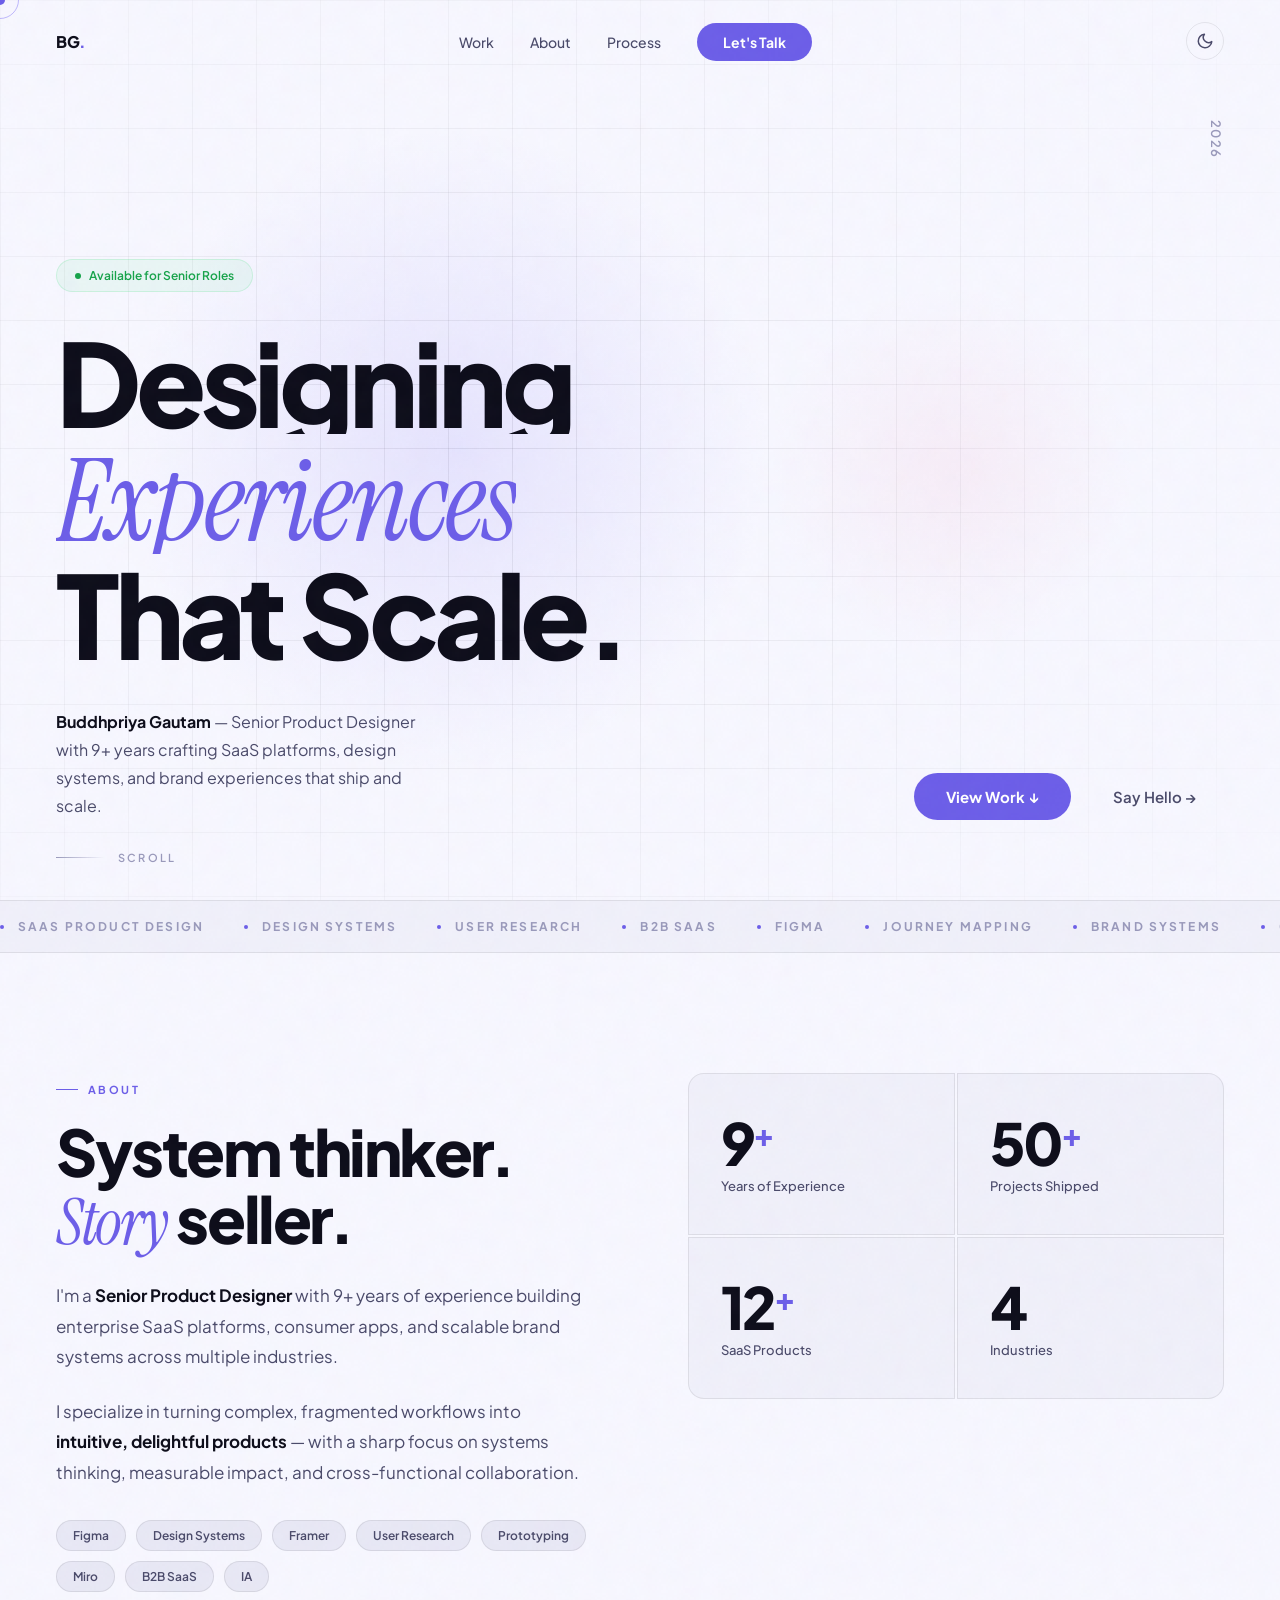
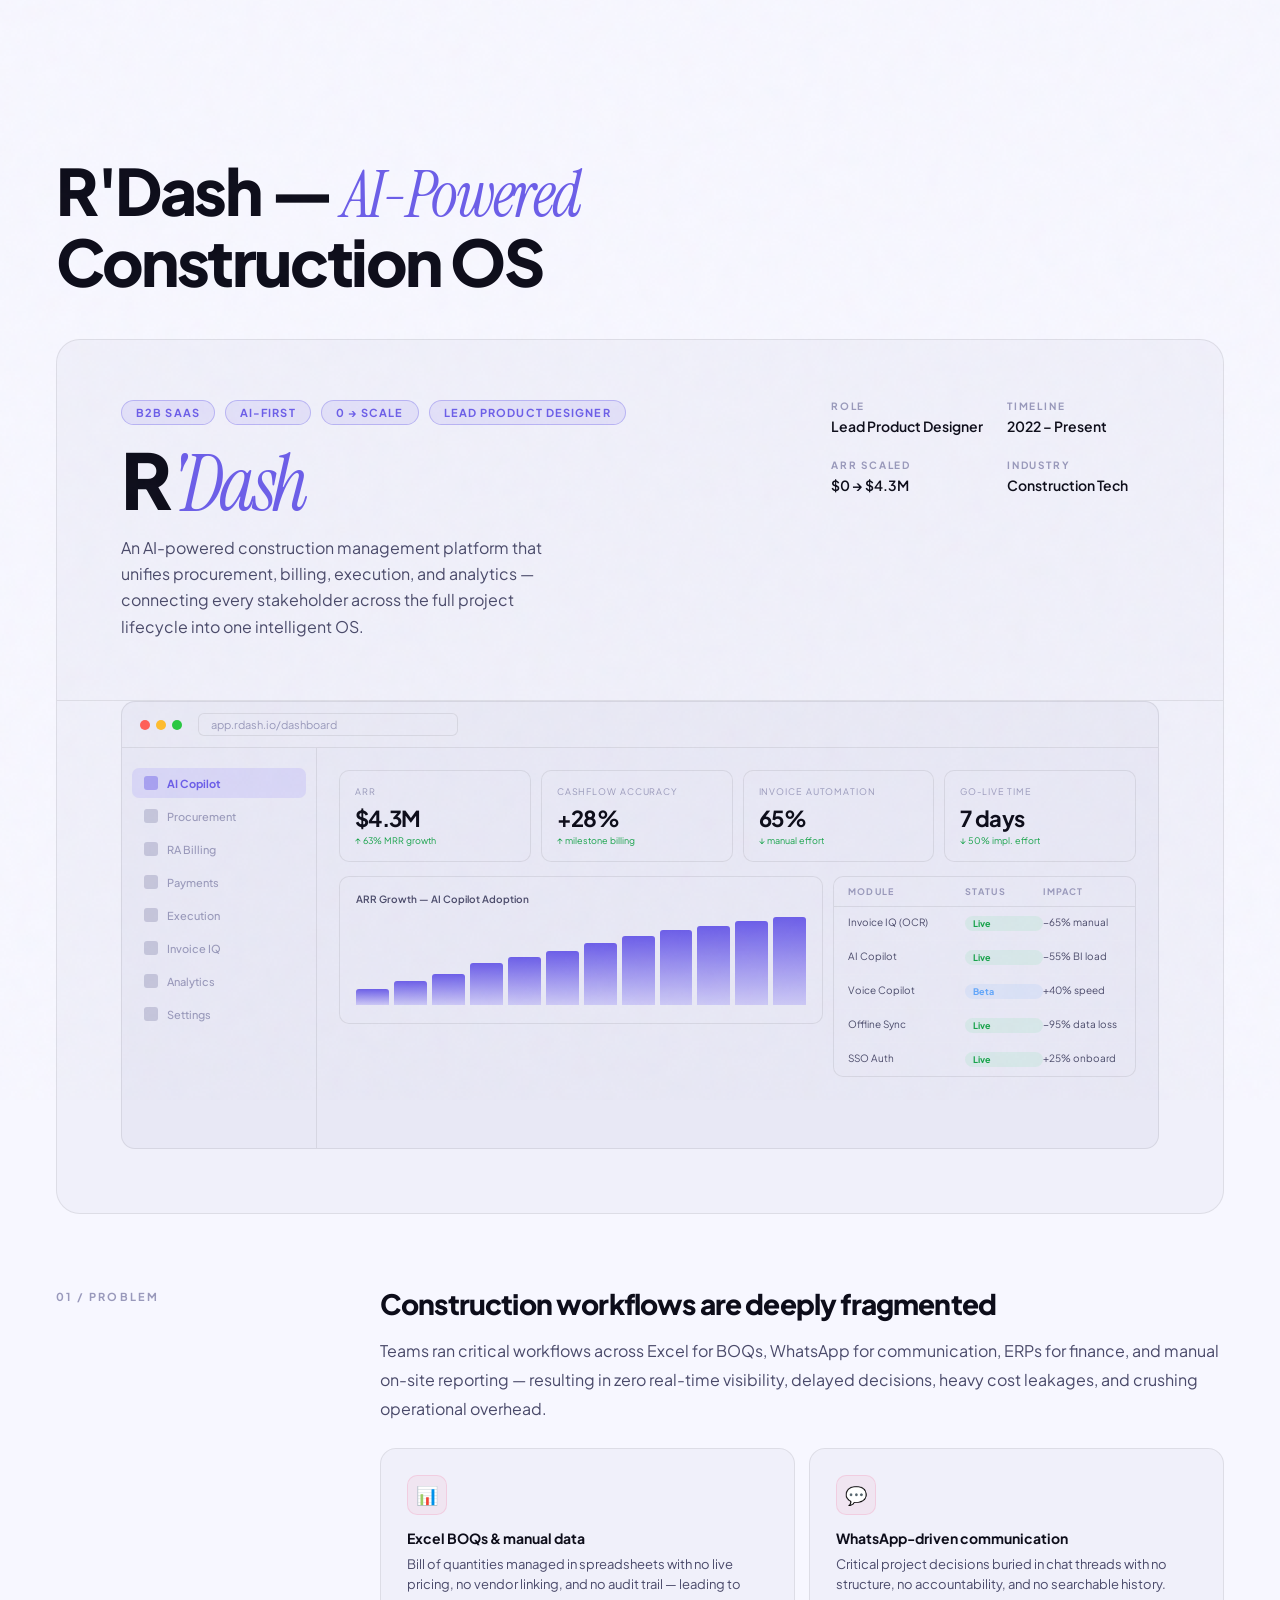
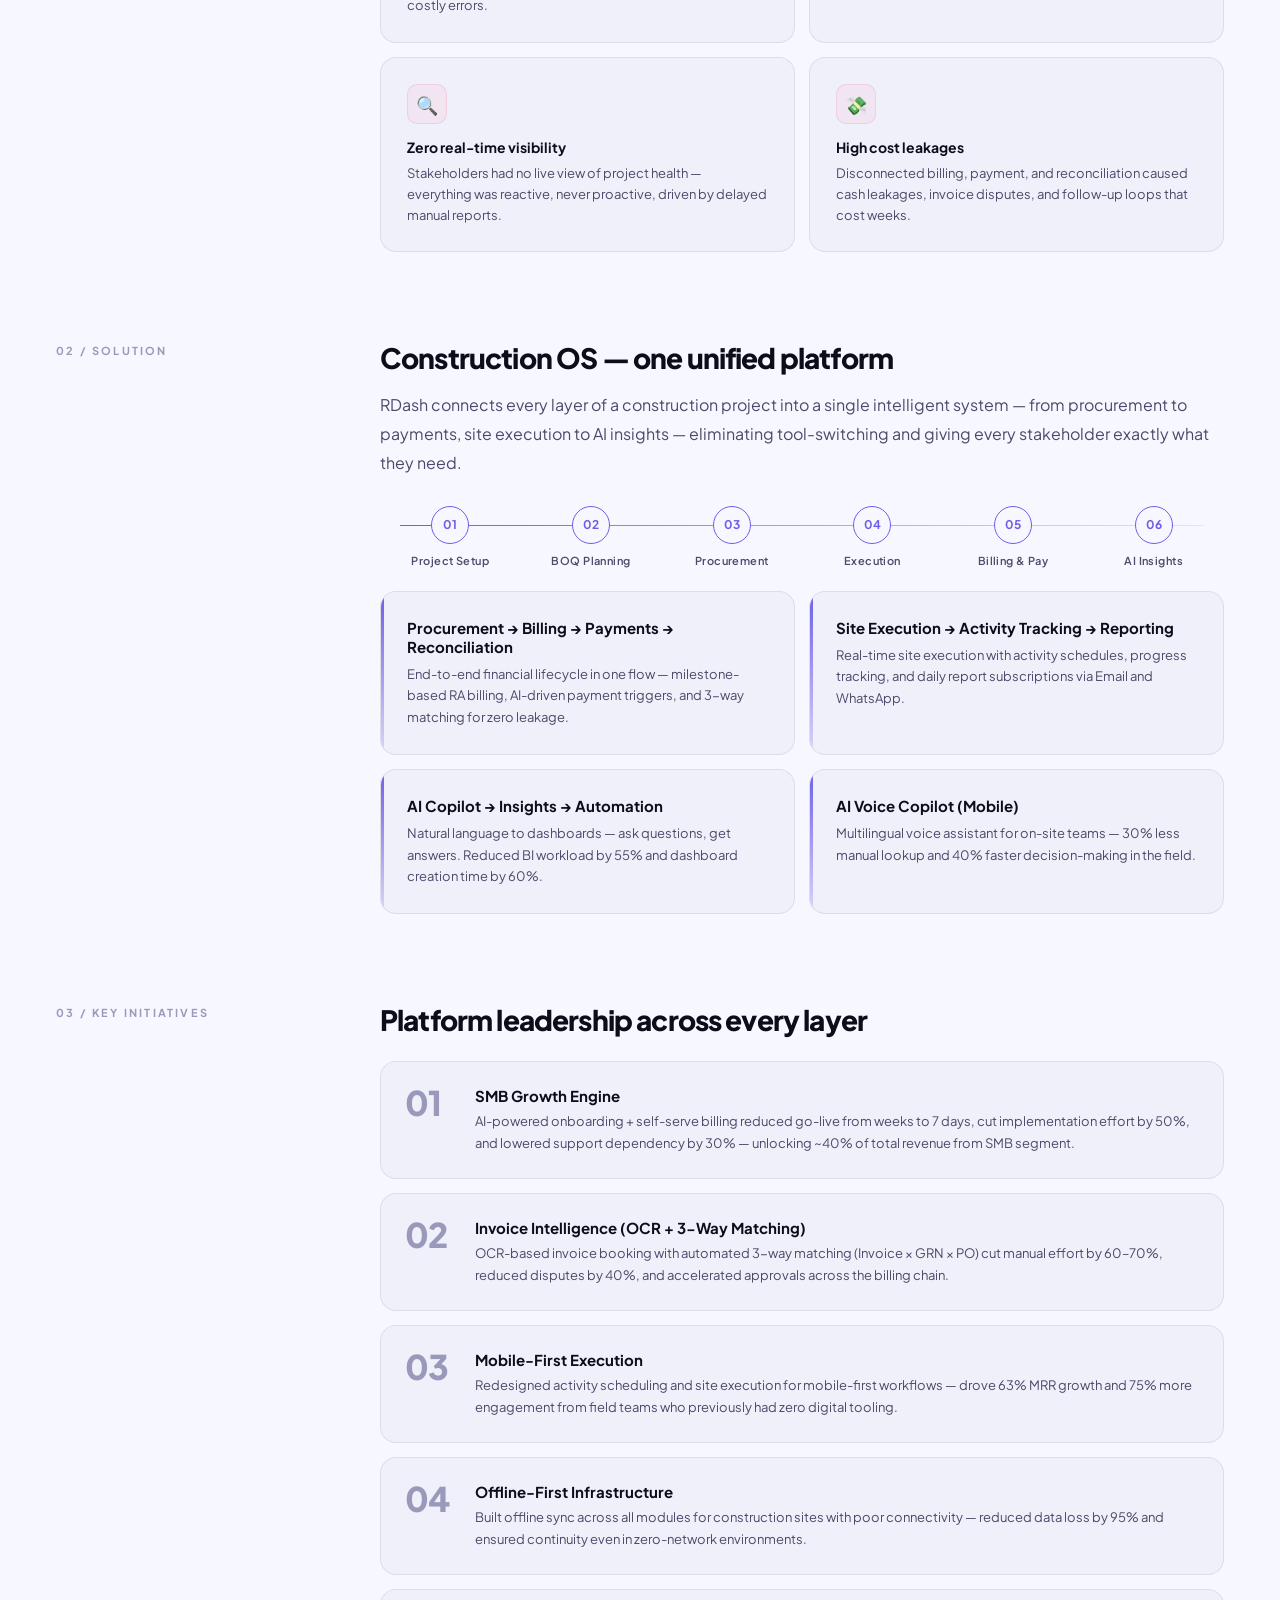
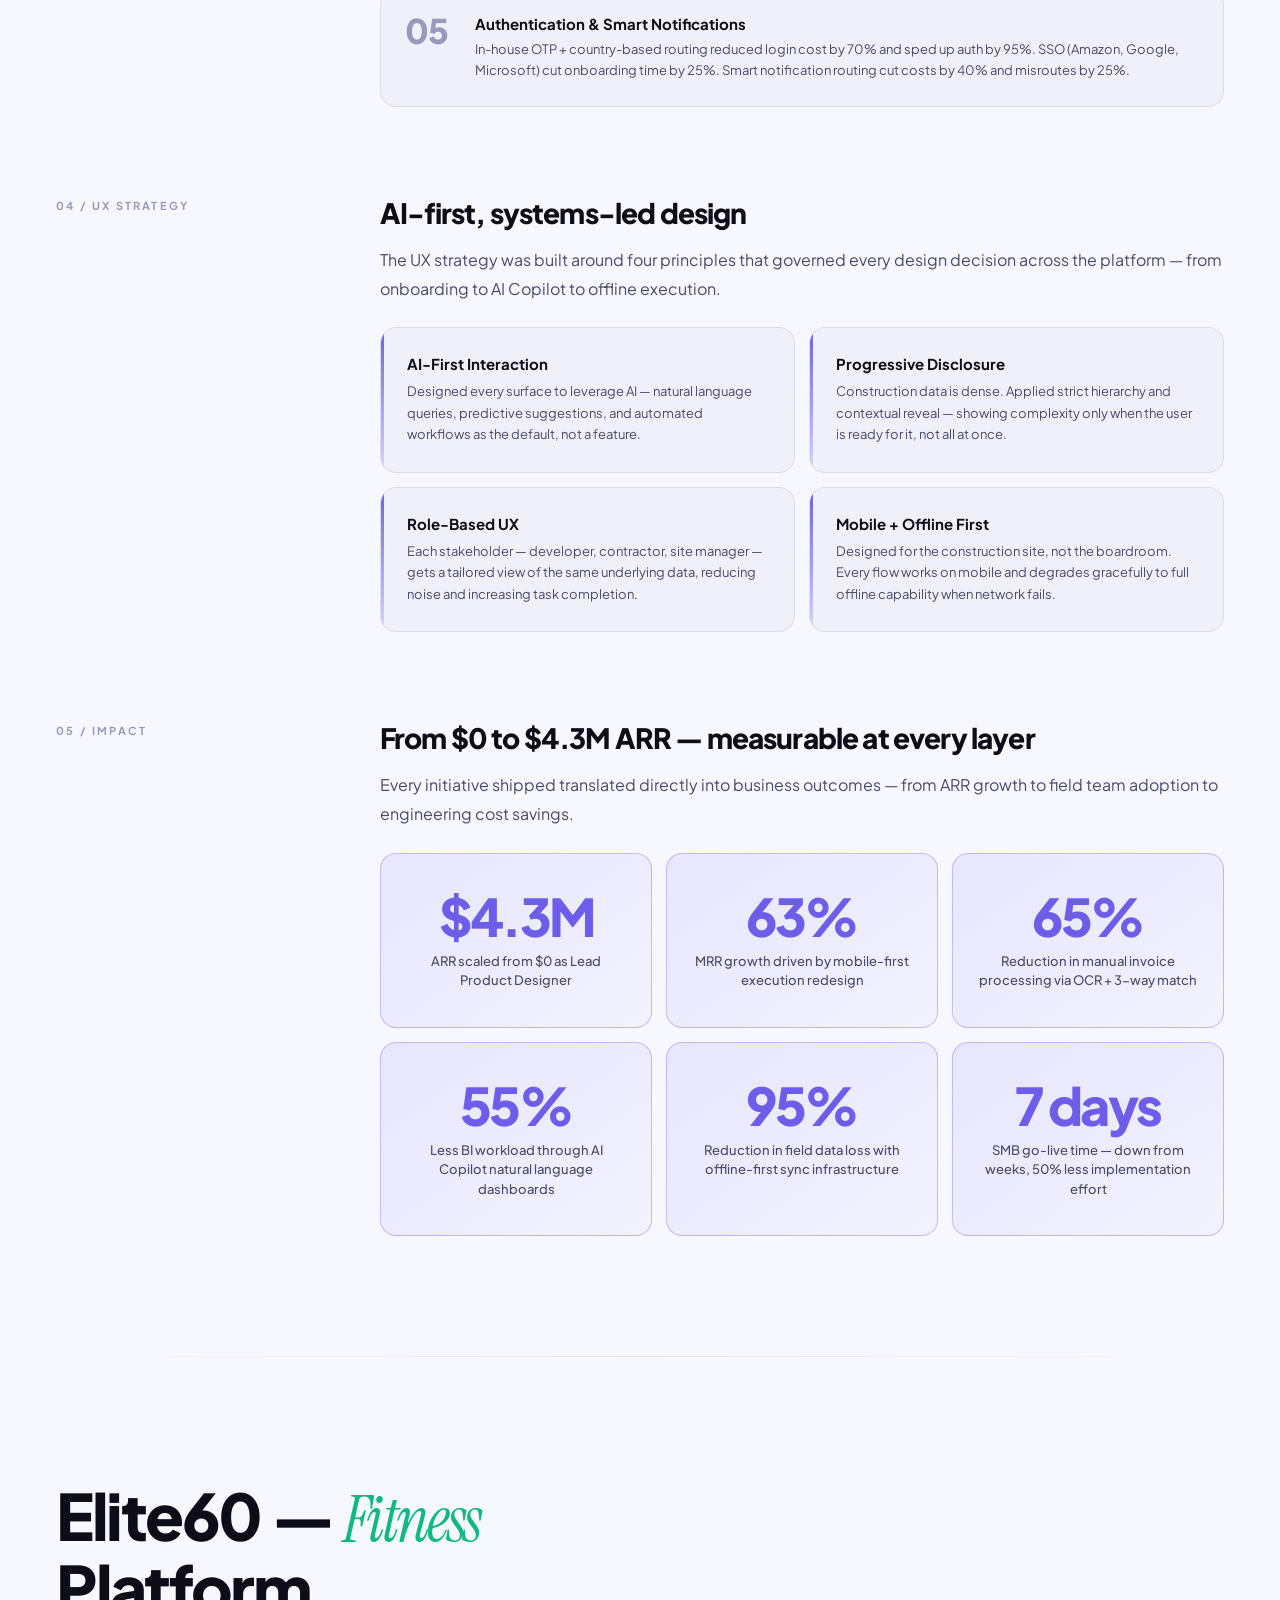
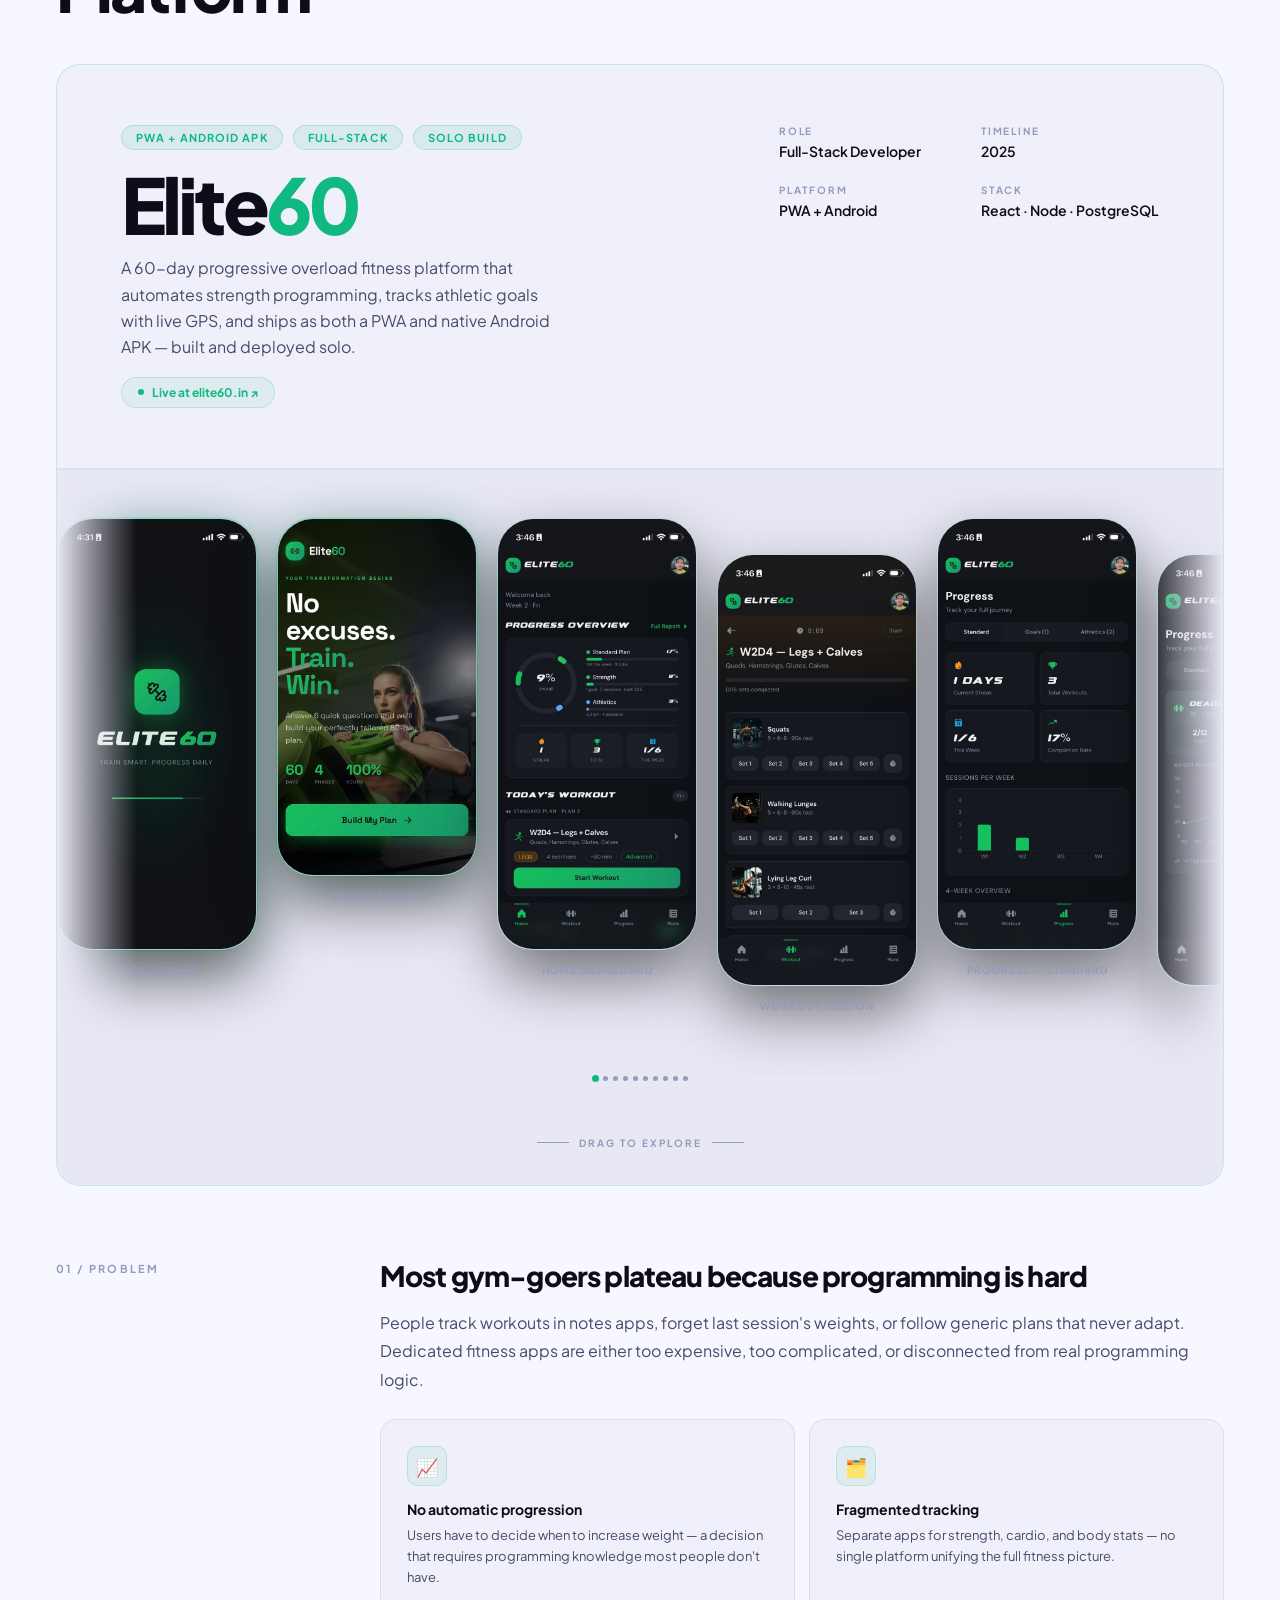
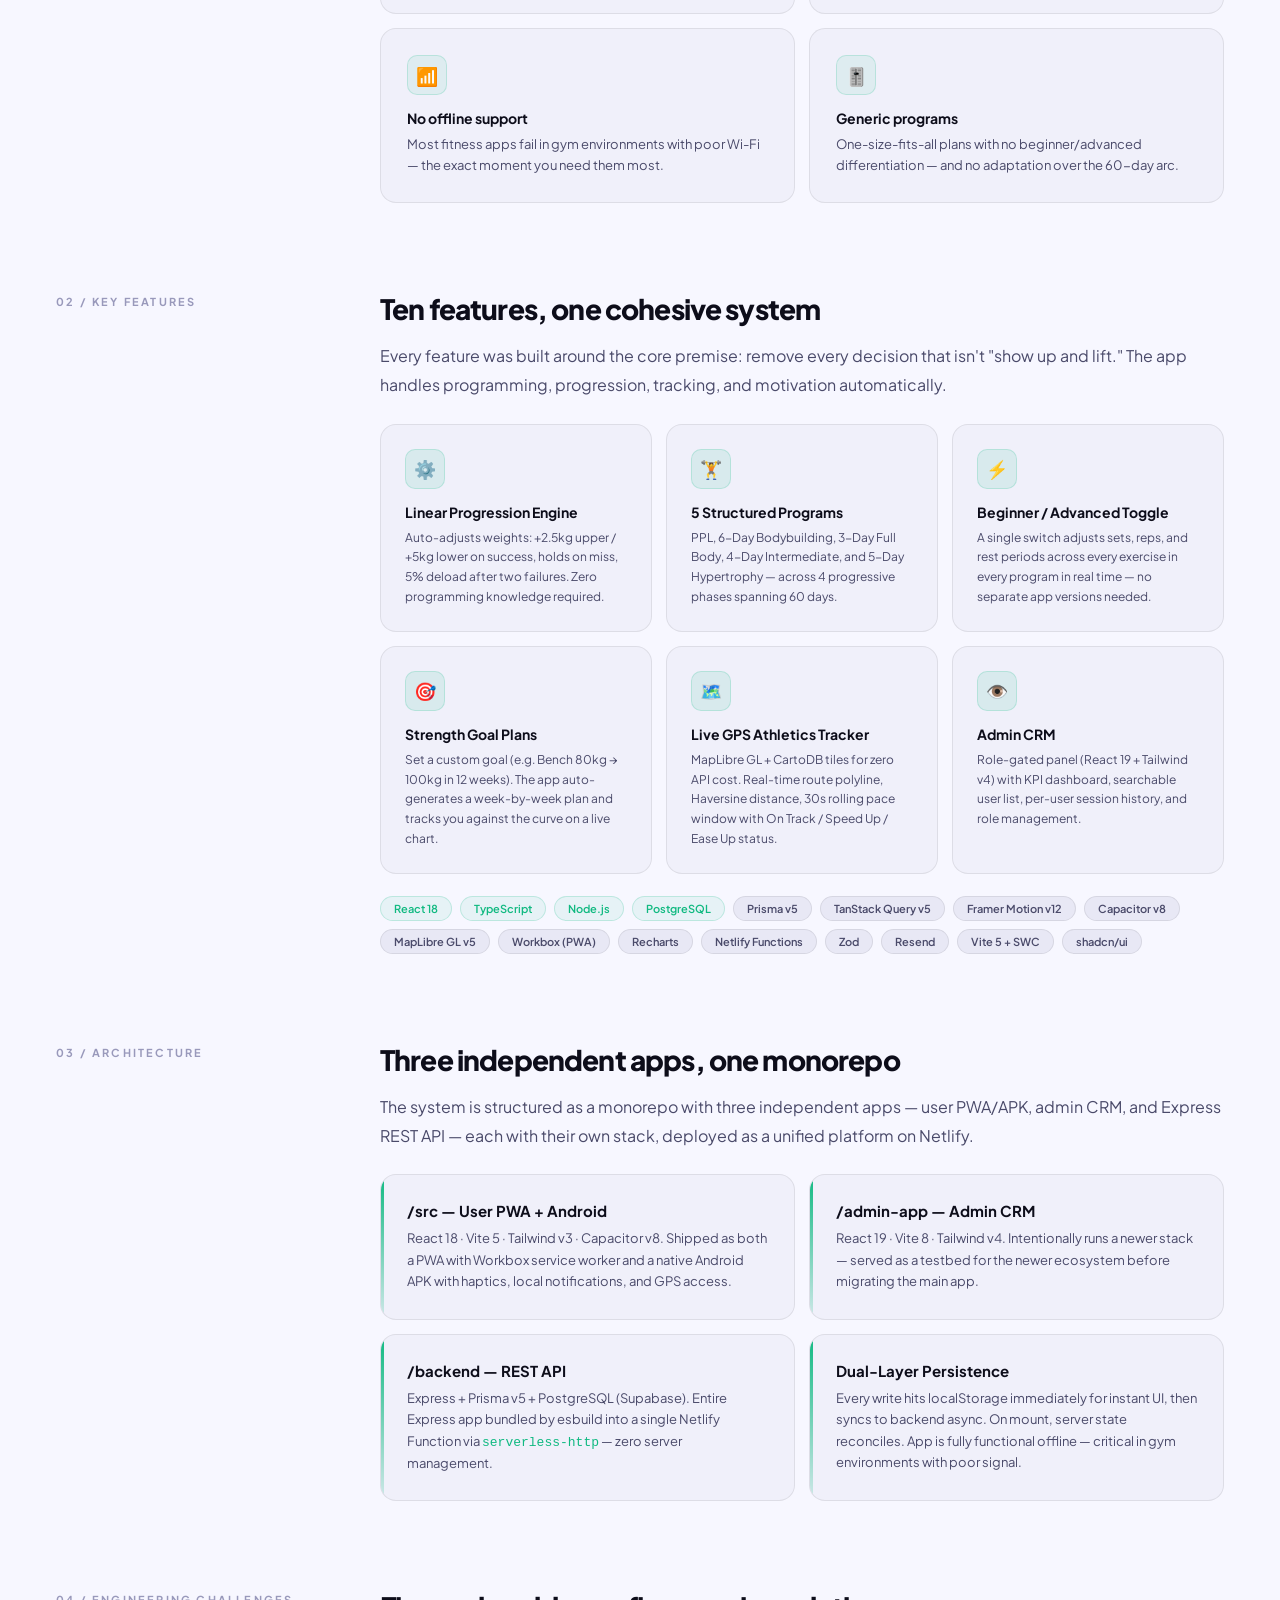
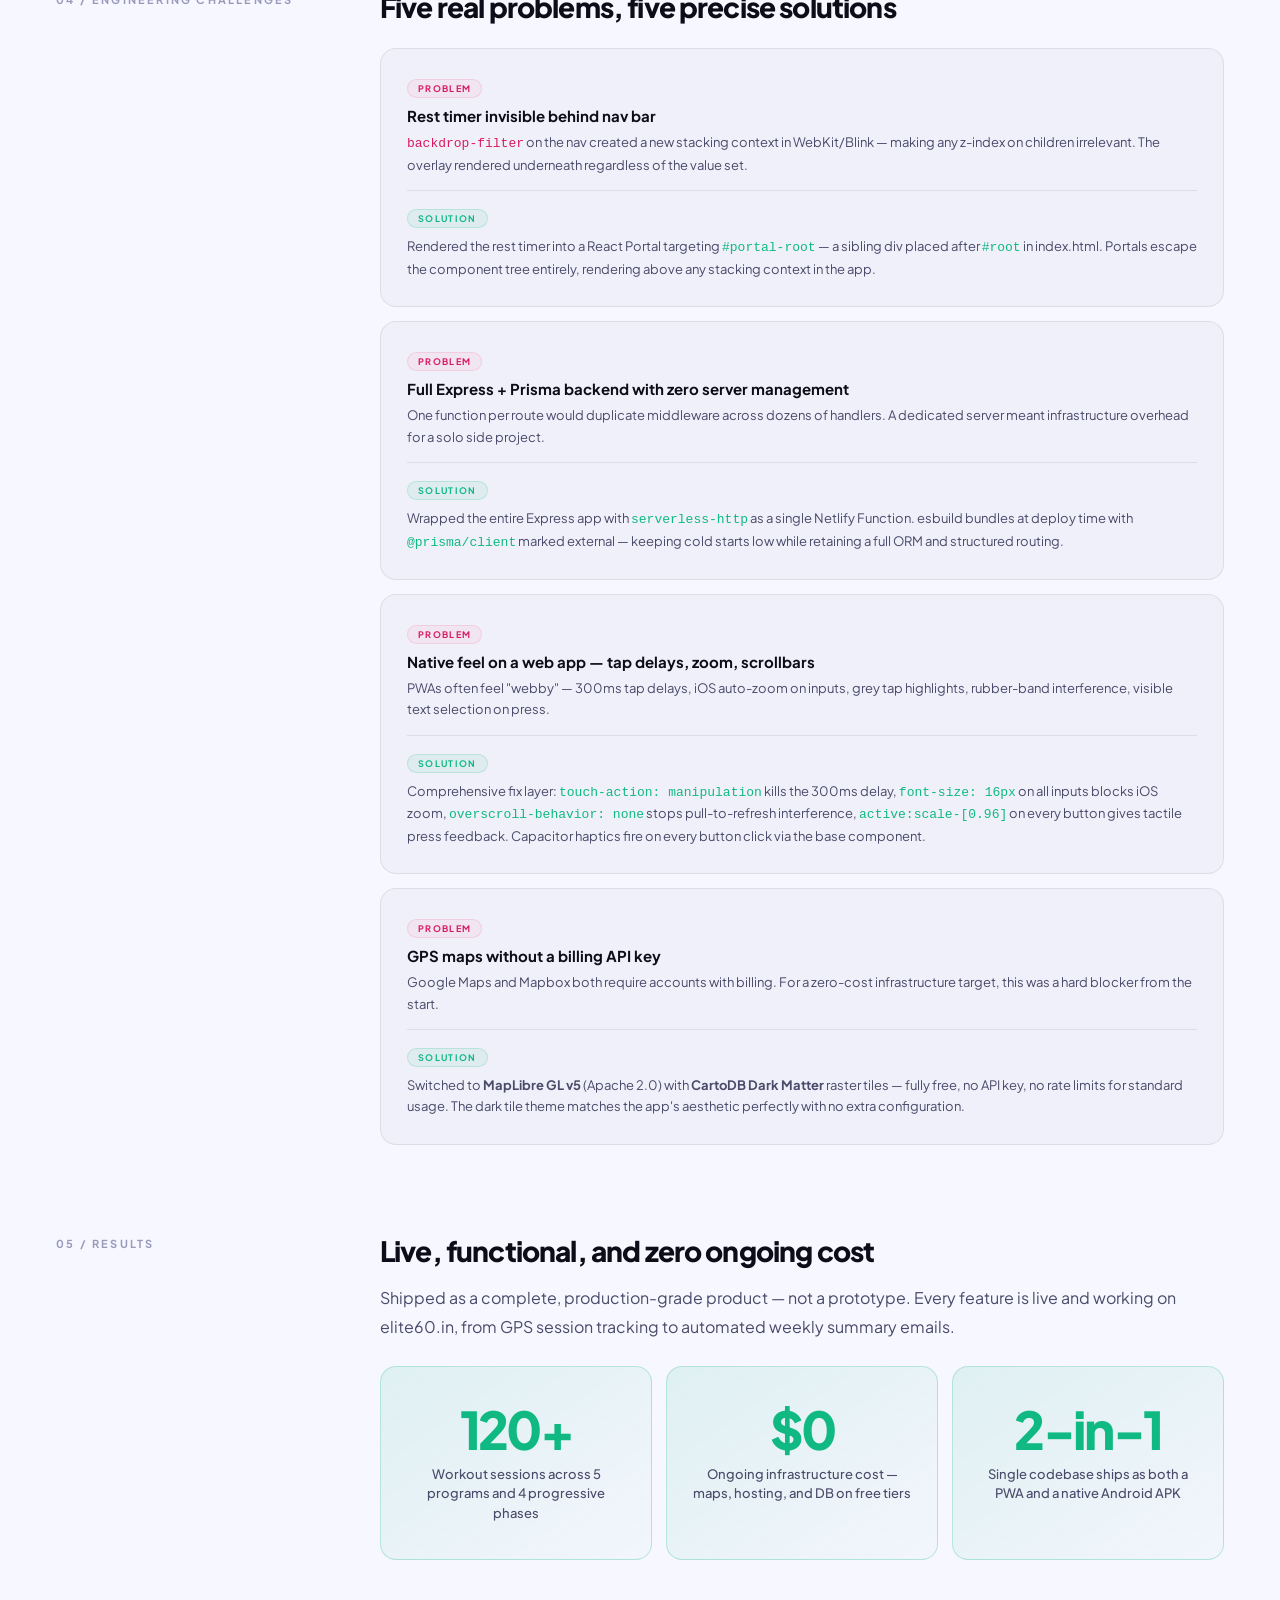
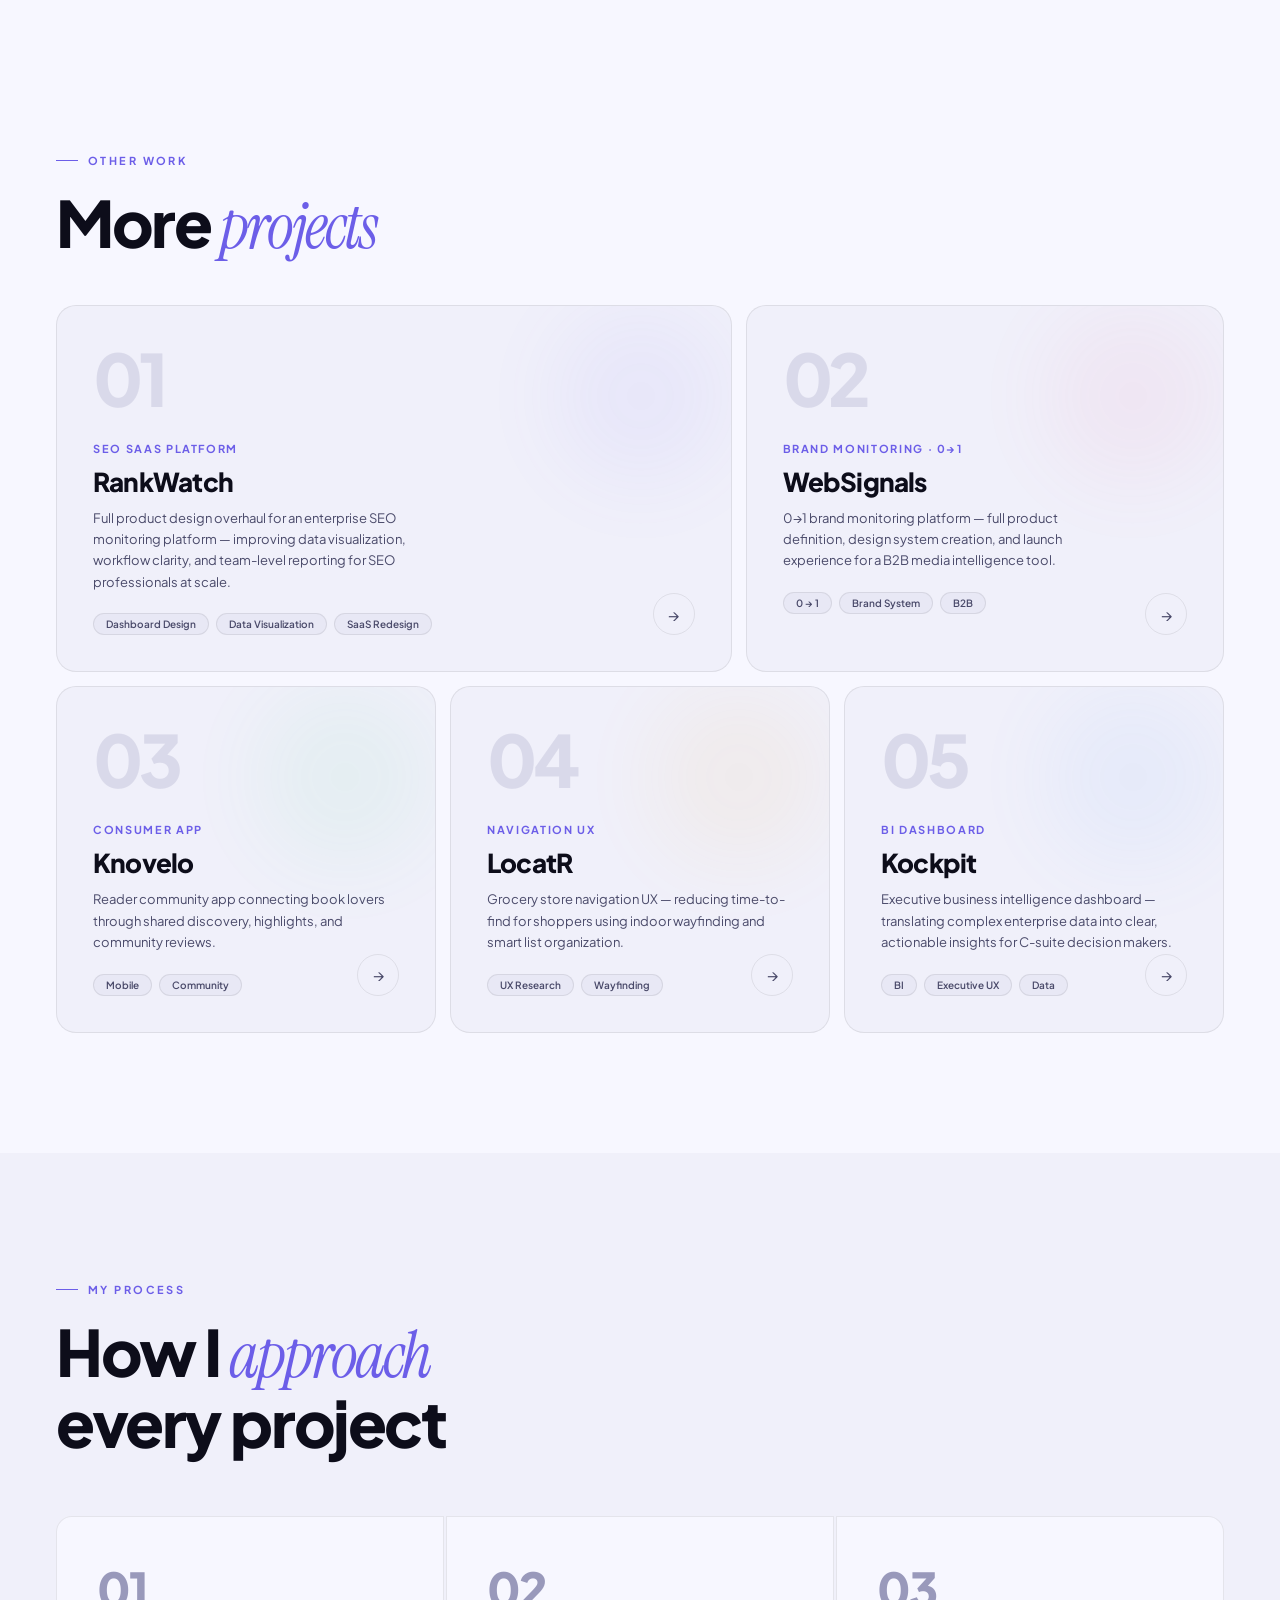
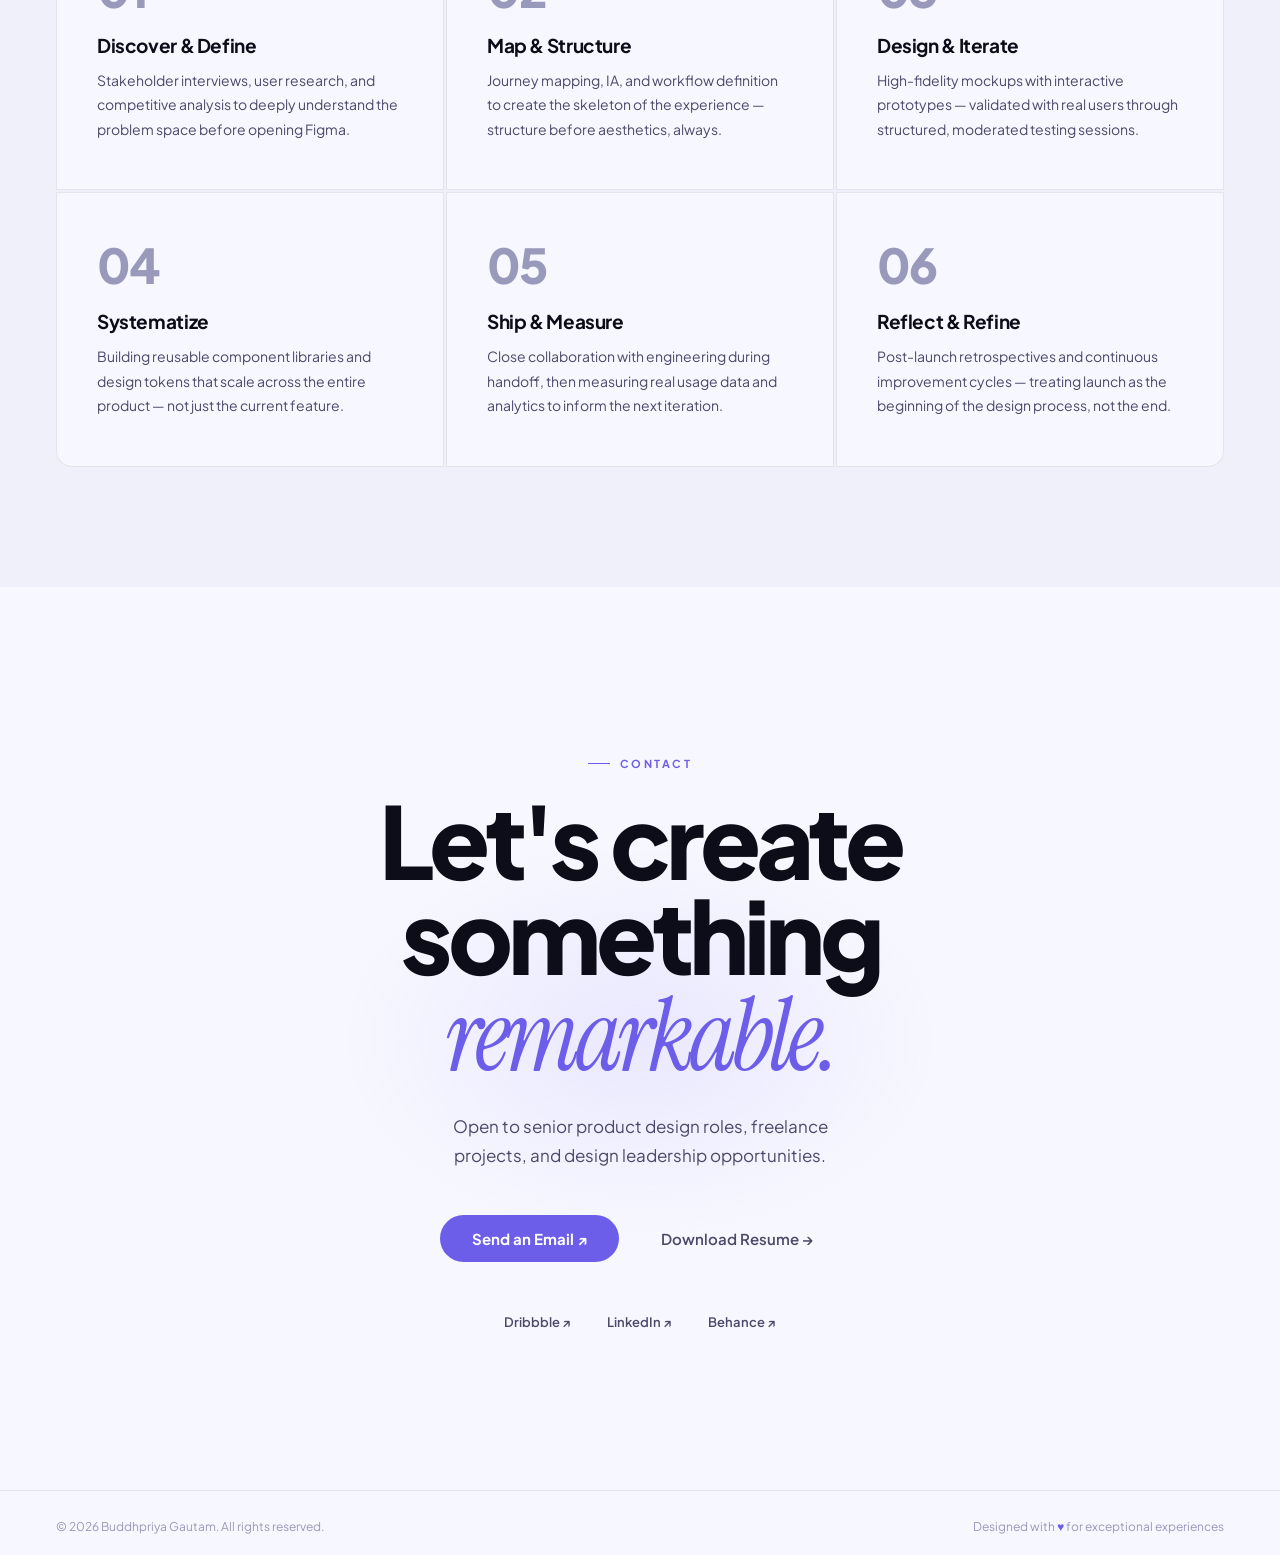
==== index.html @ 6fd4fe26 "Add light/dark mode toggle with system preference support Co-Authored-By: Claude Sonnet 4.6 <noreply" ====
<!DOCTYPE html>
<html lang="en">
<head>
  <meta charset="UTF-8">
  <meta name="viewport" content="width=device-width, initial-scale=1.0">
  <title>Buddhpriya Gautam — Senior Product Designer</title>
  <meta name="description" content="Senior Product Designer with 9+ years crafting SaaS platforms, design systems, and brand experiences.">

  <!-- PWA -->
  <link rel="manifest" href="/manifest.json">
  <meta name="theme-color" content="#7B6CF6">
  <meta name="mobile-web-app-capable" content="yes">
  <meta name="apple-mobile-web-app-capable" content="yes">
  <meta name="apple-mobile-web-app-status-bar-style" content="black-translucent">
  <meta name="apple-mobile-web-app-title" content="Buddh Portfolio">
  <link rel="apple-touch-icon" href="/icons/apple-touch-icon.png">
  <link rel="icon" type="image/png" sizes="192x192" href="/icons/icon-192.png">
  <link rel="icon" type="image/png" sizes="512x512" href="/icons/icon-512.png">

  <!-- OG -->
  <meta property="og:title" content="Buddhpriya Gautam — Senior Product Designer">
  <meta property="og:description" content="Senior Product Designer with 9+ years crafting SaaS platforms, design systems, and brand experiences.">
  <meta property="og:type" content="website">
  <meta property="og:url" content="https://www.buddh.in">

  <script>(function(){var t=localStorage.getItem('theme')||( window.matchMedia('(prefers-color-scheme: light)').matches?'light':'dark');document.documentElement.setAttribute('data-theme',t);})();</script>
  <link rel="preconnect" href="https://fonts.googleapis.com">
  <link rel="preconnect" href="https://fonts.gstatic.com" crossorigin>
  <link href="https://fonts.googleapis.com/css2?family=Plus+Jakarta+Sans:ital,wght@0,300;0,400;0,500;0,600;0,700;0,800;1,400&family=Instrument+Serif:ital@0;1&display=swap" rel="stylesheet">
  <style>
    *, *::before, *::after { box-sizing: border-box; margin: 0; padding: 0; }

    :root {
      --bg:        #07070F;
      --bg2:       #0D0D1C;
      --bg3:       #131326;
      --border:    rgba(255,255,255,0.07);
      --border-hi: rgba(123,108,246,0.3);
      --accent:    #7B6CF6;
      --accent-lo: rgba(123,108,246,0.12);
      --rose:      #F06292;
      --green:     #4ADE80;
      --amber:     #FBB024;
      --text:      #EEEEF8;
      --text2:     #8888AA;
      --text3:     #3E3E60;
      --r:         16px;
      --r-sm:      8px;
      --nav-scrolled-bg: rgba(7,7,15,.85);
      --nav-mobile-bg:   rgba(7,7,15,.97);
    }

    /* ─── LIGHT MODE ─── */
    @media (prefers-color-scheme: light) {
      :root:not([data-theme="dark"]) {
        --bg:        #F7F7FF;
        --bg2:       #F0F0FA;
        --bg3:       #E8E8F5;
        --border:    rgba(0,0,0,0.08);
        --border-hi: rgba(108,94,232,0.35);
        --accent:    #6C5EE8;
        --accent-lo: rgba(108,94,232,0.10);
        --rose:      #D81B60;
        --green:     #16A34A;
        --amber:     #B45309;
        --text:      #0D0D1A;
        --text2:     #4A4A6A;
        --text3:     #9999BB;
        --nav-scrolled-bg: rgba(247,247,255,.92);
        --nav-mobile-bg:   rgba(247,247,255,.98);
      }
    }
    [data-theme="light"] {
      --bg:        #F7F7FF;
      --bg2:       #F0F0FA;
      --bg3:       #E8E8F5;
      --border:    rgba(0,0,0,0.08);
      --border-hi: rgba(108,94,232,0.35);
      --accent:    #6C5EE8;
      --accent-lo: rgba(108,94,232,0.10);
      --rose:      #D81B60;
      --green:     #16A34A;
      --amber:     #B45309;
      --text:      #0D0D1A;
      --text2:     #4A4A6A;
      --text3:     #9999BB;
      --nav-scrolled-bg: rgba(247,247,255,.92);
      --nav-mobile-bg:   rgba(247,247,255,.98);
    }

    html { scroll-behavior: smooth; scrollbar-width: thin; scrollbar-color: var(--accent) var(--bg); }
    ::-webkit-scrollbar { width: 3px; }
    ::-webkit-scrollbar-track { background: var(--bg); }
    ::-webkit-scrollbar-thumb { background: var(--accent); border-radius: 2px; }

    body {
      background: var(--bg);
      color: var(--text);
      font-family: 'Plus Jakarta Sans', sans-serif;
      overflow-x: hidden;
      cursor: none;
    }

    /* ─── GRAIN OVERLAY ─── */
    .grain {
      position: fixed;
      inset: -200%;
      width: 500%; height: 500%;
      pointer-events: none;
      z-index: 9997;
      opacity: 0.028;
      background-image: url("data:image/svg+xml,%3Csvg viewBox='0 0 256 256' xmlns='http://www.w3.org/2000/svg'%3E%3Cfilter id='n'%3E%3CfeTurbulence type='fractalNoise' baseFrequency='0.85' numOctaves='4' stitchTiles='stitch'/%3E%3C/filter%3E%3Crect width='100%25' height='100%25' filter='url(%23n)'/%3E%3C/svg%3E");
      animation: grain 0.4s steps(1) infinite;
    }
    @keyframes grain {
      0%   { transform: translate(0,0); }
      10%  { transform: translate(-2%,-3%); }
      20%  { transform: translate(1%,2%); }
      30%  { transform: translate(-3%,1%); }
      40%  { transform: translate(2%,-1%); }
      50%  { transform: translate(-1%,3%); }
      60%  { transform: translate(3%,-2%); }
      70%  { transform: translate(-2%,2%); }
      80%  { transform: translate(1%,-3%); }
      90%  { transform: translate(-3%,-1%); }
    }

    /* ─── SCROLL PROGRESS ─── */
    #scroll-bar {
      position: fixed;
      top: 0; left: 0;
      height: 2px;
      width: 0%;
      background: linear-gradient(90deg, var(--accent), var(--rose));
      z-index: 1000;
      transition: width 0.08s;
    }

    /* ─── CURSOR ─── */
    #cur, #cur-f {
      position: fixed;
      top: 0; left: 0;
      border-radius: 50%;
      pointer-events: none;
      z-index: 9999;
      transform: translate(-50%,-50%);
    }
    #cur {
      width: 10px; height: 10px;
      background: var(--accent);
      transition: width .25s, height .25s, background .25s;
    }
    #cur-f {
      width: 38px; height: 38px;
      border: 1px solid rgba(123,108,246,.45);
      z-index: 9998;
      transition: width .3s, height .3s, opacity .3s;
    }
    #cur.h   { width: 6px; height: 6px; background: var(--rose); }
    #cur-f.h { width: 56px; height: 56px; opacity: .5; border-color: var(--rose); }

    /* ─── LOADER ─── */
    #loader {
      position: fixed; inset: 0;
      background: var(--bg);
      z-index: 10000;
      display: flex;
      flex-direction: column;
      align-items: center;
      justify-content: center;
      gap: 20px;
      transition: opacity .7s ease, visibility .7s;
    }
    #loader.gone { opacity: 0; visibility: hidden; }
    .ld-logo {
      font-size: 13px;
      font-weight: 700;
      letter-spacing: .35em;
      text-transform: uppercase;
      color: var(--text2);
    }
    .ld-bar {
      width: 180px; height: 1px;
      background: var(--bg3);
      position: relative; overflow: hidden;
    }
    .ld-fill {
      position: absolute; top:0; left:0;
      height: 100%;
      background: var(--accent);
      width: 0%;
    }
    .ld-pct {
      font-size: 11px;
      color: var(--text3);
      font-variant-numeric: tabular-nums;
    }

    /* ─── NAV ─── */
    nav {
      position: fixed; top: 0; left: 0; right: 0;
      z-index: 100;
      padding: 22px 56px;
      display: flex;
      align-items: center;
      justify-content: space-between;
      transition: background .3s, backdrop-filter .3s, border-bottom .3s;
    }
    nav.scrolled {
      background: var(--nav-scrolled-bg);
      backdrop-filter: blur(24px);
      border-bottom: 1px solid var(--border);
    }
    .nav-logo {
      font-size: 16px; font-weight: 800;
      letter-spacing: -.03em;
      text-decoration: none;
      color: var(--text);
    }
    .nav-logo em { color: var(--accent); font-style: normal; }
    .nav-links {
      display: flex; align-items: center;
      gap: 36px; list-style: none;
    }
    .nav-links a {
      font-size: 14px; font-weight: 500;
      color: var(--text2); text-decoration: none;
      transition: color .2s;
      position: relative;
    }
    .nav-links a::after {
      content:''; position:absolute;
      bottom:-3px; left:0;
      width:0; height:1px;
      background: var(--accent);
      transition: width .3s;
    }
    .nav-links a:hover { color: var(--text); }
    .nav-links a:hover::after { width: 100%; }
    .nav-cta {
      padding: 10px 26px !important;
      background: var(--accent) !important;
      color: #fff !important;
      border-radius: 100px !important;
      font-weight: 700 !important;
      transition: background .2s, transform .2s, box-shadow .2s !important;
    }
    .nav-cta:hover {
      background: #9d91ff !important;
      transform: translateY(-1px) !important;
      box-shadow: 0 10px 30px rgba(123,108,246,.4) !important;
    }
    .nav-cta::after { display: none !important; }

    /* ─── THEME TOGGLE ─── */
    .theme-toggle {
      background: none;
      border: 1px solid var(--border);
      color: var(--text2);
      width: 38px; height: 38px;
      border-radius: 50%;
      cursor: pointer;
      display: flex;
      align-items: center;
      justify-content: center;
      flex-shrink: 0;
      transition: color .2s, border-color .2s, background .2s;
    }
    .theme-toggle:hover {
      color: var(--text);
      border-color: var(--border-hi);
      background: var(--accent-lo);
    }
    .theme-toggle svg { display: block; }

    /* ─── HERO ─── */
    .hero {
      min-height: 100vh;
      display: flex;
      flex-direction: column;
      justify-content: flex-end;
      padding: 0 56px 80px;
      position: relative;
      overflow: hidden;
    }
    .hero-grid {
      position: absolute; inset: 0;
      background-image:
        linear-gradient(var(--border) 1px, transparent 1px),
        linear-gradient(90deg, var(--border) 1px, transparent 1px);
      background-size: 64px 64px;
      mask-image: radial-gradient(ellipse 80% 80% at 40% 50%, black, transparent);
      transition: transform .1s linear;
    }
    .hero-glow {
      position: absolute;
      width: 700px; height: 700px;
      background: radial-gradient(circle, rgba(123,108,246,.14) 0%, transparent 65%);
      top: 50%; left: 35%;
      transform: translate(-50%,-50%);
      pointer-events: none;
    }
    .hero-glow2 {
      position: absolute;
      width: 400px; height: 400px;
      background: radial-gradient(circle, rgba(240,98,146,.07) 0%, transparent 65%);
      top: 30%; right: 10%;
      pointer-events: none;
    }
    .hero-year {
      position: absolute;
      top: 120px; right: 56px;
      font-size: 13px; font-weight: 600;
      letter-spacing: .1em;
      color: var(--text3);
      writing-mode: vertical-rl;
    }
    .hero-badge {
      display: inline-flex;
      align-items: center; gap: 8px;
      padding: 8px 18px;
      background: rgba(74,222,128,.08);
      border: 1px solid rgba(74,222,128,.2);
      border-radius: 100px;
      font-size: 12px; font-weight: 600;
      color: var(--green);
      margin-bottom: 36px;
      width: fit-content;
      opacity: 0;
      animation: fadeUp .6s ease 1.4s forwards;
    }
    .hero-badge::before {
      content:'';
      width: 6px; height: 6px;
      background: var(--green);
      border-radius: 50%;
      animation: pulse 2s infinite;
    }
    @keyframes pulse {
      0%,100% { opacity:1; transform:scale(1); }
      50%      { opacity:.4; transform:scale(.8); }
    }
    .hero-hl {
      font-size: clamp(56px, 9vw, 128px);
      font-weight: 800;
      line-height: .92;
      letter-spacing: -.045em;
      margin-bottom: 36px;
    }
    .hero-hl .serif {
      font-family: 'Instrument Serif', serif;
      font-weight: 400; font-style: italic;
      letter-spacing: -.02em;
      color: var(--accent);
    }
    .word { display: inline-block; overflow: hidden; }
    .word span {
      display: inline-block;
      transform: translateY(115%);
      animation: wordUp .85s cubic-bezier(.16,1,.3,1) forwards;
    }
    .word:nth-child(1) span { animation-delay: .7s; }
    .word:nth-child(2) span { animation-delay: .87s; }
    .word:nth-child(3) span { animation-delay: 1.04s; }
    .word:nth-child(4) span { animation-delay: 1.18s; }
    @keyframes wordUp { to { transform: translateY(0); } }

    .hero-bottom {
      display: flex;
      align-items: flex-end;
      justify-content: space-between;
      gap: 32px;
      opacity: 0;
      animation: fadeUp .7s ease 1.55s forwards;
    }
    .hero-desc {
      max-width: 380px;
      font-size: 16px; line-height: 1.75;
      color: var(--text2);
    }
    .hero-desc strong { color: var(--text); }
    .hero-btns {
      display: flex; align-items: center; gap: 14px;
      flex-shrink: 0;
    }
    .btn-p {
      padding: 14px 32px;
      background: var(--accent);
      color: #fff;
      border-radius: 100px;
      font-size: 15px; font-weight: 700;
      text-decoration: none;
      display: inline-flex; align-items: center; gap: 8px;
      transition: transform .2s, box-shadow .2s, background .2s;
    }
    .btn-p:hover {
      transform: translateY(-2px);
      box-shadow: 0 14px 36px rgba(123,108,246,.4);
      background: #9d91ff;
    }
    .btn-g {
      padding: 14px 28px;
      color: var(--text2);
      border-radius: 100px;
      font-size: 15px; font-weight: 600;
      text-decoration: none;
      transition: color .2s;
    }
    .btn-g:hover { color: var(--accent); }
    .hero-scroll {
      position: absolute; bottom: 36px; left: 56px;
      display: flex; align-items: center; gap: 14px;
      opacity: 0;
      animation: fadeUp .7s ease 1.9s forwards;
    }
    .hero-scroll span {
      font-size: 11px; font-weight: 600;
      letter-spacing: .2em; text-transform: uppercase;
      color: var(--text3);
    }
    .scroll-line {
      width: 48px; height: 1px;
      background: linear-gradient(90deg, var(--text3), transparent);
    }

    @keyframes fadeUp {
      from { opacity:0; transform: translateY(18px); }
      to   { opacity:1; transform: translateY(0); }
    }

    /* ─── MARQUEE ─── */
    .marquee-wrap {
      padding: 18px 0;
      border-top: 1px solid var(--border);
      border-bottom: 1px solid var(--border);
      background: var(--bg2);
      overflow: hidden;
    }
    .marquee-track {
      display: flex; gap: 40px;
      animation: marquee 24s linear infinite;
      width: max-content;
    }
    .marquee-item {
      display: flex; align-items: center; gap: 14px;
      white-space: nowrap;
      font-size: 12px; font-weight: 700;
      letter-spacing: .18em; text-transform: uppercase;
      color: var(--text3);
    }
    .marquee-dot { width: 4px; height: 4px; background: var(--accent); border-radius: 50%; flex-shrink:0; }
    @keyframes marquee {
      from { transform: translateX(0); }
      to   { transform: translateX(-50%); }
    }

    /* ─── LAYOUT BASE ─── */
    section { padding: 120px 56px; }
    .tag {
      display: inline-flex; align-items: center; gap: 10px;
      font-size: 11px; font-weight: 700;
      letter-spacing: .22em; text-transform: uppercase;
      color: var(--accent);
      margin-bottom: 22px;
    }
    .tag::before { content:''; width: 22px; height: 1px; background: var(--accent); }
    .sh {
      font-size: clamp(38px, 5vw, 68px);
      font-weight: 800;
      letter-spacing: -.038em;
      line-height: 1.04;
    }
    .sh .serif {
      font-family: 'Instrument Serif', serif;
      font-weight: 400; font-style: italic;
      color: var(--accent);
    }

    /* ─── REVEAL ─── */
    .rv {
      opacity: 0;
      transform: translateY(28px);
      transition: opacity .85s cubic-bezier(.16,1,.3,1), transform .85s cubic-bezier(.16,1,.3,1);
    }
    .rv.in { opacity:1; transform: translateY(0); }
    .d1 { transition-delay: .1s; }
    .d2 { transition-delay: .2s; }
    .d3 { transition-delay: .32s; }
    .d4 { transition-delay: .44s; }
    .d5 { transition-delay: .56s; }

    /* ─── ABOUT ─── */
    .about-grid {
      display: grid;
      grid-template-columns: 1fr 1fr;
      gap: 96px;
      align-items: start;
    }
    .about-copy { }
    .about-copy p {
      font-size: 17px; line-height: 1.8;
      color: var(--text2);
      margin-top: 24px;
    }
    .about-copy p strong { color: var(--text); }
    .about-chips {
      display: flex; flex-wrap: wrap; gap: 10px;
      margin-top: 32px;
    }
    .chip {
      padding: 7px 16px;
      background: var(--bg3);
      border: 1px solid var(--border);
      border-radius: 100px;
      font-size: 12px; font-weight: 600;
      color: var(--text2);
      transition: border-color .25s, color .25s;
    }
    .chip:hover { border-color: var(--accent); color: var(--accent); }
    .stats-grid {
      display: grid;
      grid-template-columns: 1fr 1fr;
      gap: 2px;
    }
    .stat-c {
      background: var(--bg2);
      border: 1px solid var(--border);
      padding: 40px 32px;
      transition: background .3s;
    }
    .stat-c:hover { background: rgba(123,108,246,.05); }
    .stat-c:first-child  { border-radius: var(--r) 0 0 0; }
    .stat-c:nth-child(2) { border-radius: 0 var(--r) 0 0; }
    .stat-c:nth-child(3) { border-radius: 0 0 0 var(--r); }
    .stat-c:last-child   { border-radius: 0 0 var(--r) 0; }
    .stat-num {
      font-size: 58px; font-weight: 800;
      letter-spacing: -.05em; line-height: 1;
      color: var(--text); margin-bottom: 6px;
    }
    .stat-num sup { font-size: 32px; color: var(--accent); }
    .stat-lbl { font-size: 13px; color: var(--text2); font-weight: 500; }

    /* ─── CASE STUDY HERO ─── */
    .cs-wrap {
      background: var(--bg2);
      border: 1px solid var(--border);
      border-radius: 24px;
      overflow: hidden;
      margin-bottom: 72px;
    }
    .cs-head {
      padding: 60px 64px;
      display: grid;
      grid-template-columns: 1fr auto;
      gap: 40px;
      align-items: start;
      border-bottom: 1px solid var(--border);
    }
    .cs-chips { display: flex; gap: 10px; margin-bottom: 18px; }
    .cs-chip {
      padding: 5px 14px;
      background: var(--accent-lo);
      border: 1px solid var(--border-hi);
      border-radius: 100px;
      font-size: 11px; font-weight: 700;
      letter-spacing: .1em; text-transform: uppercase;
      color: var(--accent);
    }
    .cs-name {
      font-size: clamp(40px, 6vw, 80px);
      font-weight: 800;
      letter-spacing: -.05em;
      line-height: .95;
    }
    .cs-name .serif {
      font-family: 'Instrument Serif', serif;
      font-weight: 400; font-style: italic;
      color: var(--accent);
    }
    .cs-tagline {
      margin-top: 14px;
      font-size: 16px; line-height: 1.65;
      color: var(--text2); max-width: 440px;
    }
    .cs-meta-grid {
      display: grid; grid-template-columns: 1fr 1fr;
      gap: 24px; min-width: 260px;
    }
    .cs-mi-label {
      font-size: 10px; font-weight: 700;
      letter-spacing: .18em; text-transform: uppercase;
      color: var(--text3); margin-bottom: 5px;
    }
    .cs-mi-val { font-size: 14px; font-weight: 600; color: var(--text); }

    /* Dashboard Mockup */
    .db-wrap {
      margin: 0 64px 64px;
      background: var(--bg3);
      border: 1px solid var(--border);
      border-radius: 14px;
      overflow: hidden;
    }
    .db-bar {
      background: rgba(255,255,255,.025);
      border-bottom: 1px solid var(--border);
      padding: 11px 18px;
      display: flex; align-items: center; gap: 16px;
    }
    .db-dots { display:flex; gap:6px; }
    .db-dots span {
      width: 10px; height: 10px; border-radius: 50%; display:block;
    }
    .db-dots span:nth-child(1) { background:#FF5F57; }
    .db-dots span:nth-child(2) { background:#FEBC2E; }
    .db-dots span:nth-child(3) { background:#28C840; }
    .db-url {
      flex:1; background: rgba(255,255,255,.04);
      border: 1px solid var(--border);
      border-radius: 6px;
      padding: 4px 12px;
      font-size: 11px; color: var(--text3);
      max-width: 260px;
    }
    .db-body {
      display: grid;
      grid-template-columns: 195px 1fr;
      min-height: 400px;
    }
    .db-side {
      background: rgba(255,255,255,.015);
      border-right: 1px solid var(--border);
      padding: 20px 10px;
    }
    .db-si {
      padding: 8px 12px; border-radius: 7px;
      font-size: 11px; font-weight: 500;
      color: var(--text3); margin-bottom: 3px;
      display: flex; align-items: center; gap: 9px;
      transition: background .2s, color .2s;
    }
    .db-si:hover { background: rgba(255,255,255,.04); color: var(--text2); }
    .db-si.on { background: rgba(123,108,246,.14); color: var(--accent); font-weight: 700; }
    .db-si-ic {
      width: 14px; height: 14px; border-radius: 3px;
      background: currentColor; opacity: .45; flex-shrink:0;
    }
    .db-main { padding: 22px; }
    .db-r4 {
      display: grid; grid-template-columns: repeat(4,1fr);
      gap: 10px; margin-bottom: 14px;
    }
    .db-kpi {
      background: rgba(255,255,255,.03);
      border: 1px solid var(--border);
      border-radius: 10px; padding: 15px;
    }
    .db-kpi-l { font-size: 9px; color: var(--text3); letter-spacing: .1em; text-transform: uppercase; margin-bottom: 7px; }
    .db-kpi-v { font-size: 22px; font-weight: 700; letter-spacing: -.03em; color: var(--text); }
    .db-kpi-d { font-size: 9px; color: var(--green); margin-top: 3px; }
    .db-r2 { display: grid; grid-template-columns: 1.6fr 1fr; gap: 10px; }
    .db-chart {
      background: rgba(255,255,255,.02);
      border: 1px solid var(--border);
      border-radius: 10px; padding: 16px;
      height: 148px; position: relative; overflow: hidden;
    }
    .db-chart-t { font-size: 10px; font-weight: 600; color: var(--text2); margin-bottom: 12px; }
    .bars { display:flex; align-items: flex-end; gap: 5px; height: 88px; }
    .bar {
      flex:1; border-radius: 3px 3px 0 0;
      background: linear-gradient(180deg, var(--accent), rgba(123,108,246,.25));
    }
    .db-tbl {
      background: rgba(255,255,255,.02);
      border: 1px solid var(--border);
      border-radius: 10px; overflow: hidden;
    }
    .db-th {
      display: grid; grid-template-columns: 1.5fr 1fr 1fr;
      padding: 9px 14px;
      font-size: 9px; font-weight: 700;
      letter-spacing: .12em; text-transform: uppercase;
      color: var(--text3);
      border-bottom: 1px solid var(--border);
    }
    .db-tr {
      display: grid; grid-template-columns: 1.5fr 1fr 1fr;
      padding: 9px 14px;
      font-size: 10px; color: var(--text2);
      border-bottom: 1px solid rgba(255,255,255,.028);
    }
    .db-tr:last-child { border-bottom: none; }
    .badge {
      display: inline-block;
      font-size: 9px; font-weight: 700;
      padding: 2px 8px; border-radius: 100px;
    }
    .badge.g { background: rgba(74,222,128,.1); color: var(--green); }
    .badge.b { background: rgba(96,165,250,.1); color: #60A5FA; }
    .badge.y { background: rgba(251,176,36,.1); color: var(--amber); }

    /* ─── CS DETAIL SECTIONS ─── */
    .cs-sections { display: flex; flex-direction: column; gap: 88px; }
    .cs-sec {
      display: grid;
      grid-template-columns: 260px 1fr;
      gap: 64px;
    }
    .cs-sec-lbl {
      font-size: 11px; font-weight: 700;
      letter-spacing: .2em; text-transform: uppercase;
      color: var(--text3);
      padding-top: 4px;
      position: sticky; top: 100px; height: fit-content;
    }
    .cs-sec-t {
      font-size: 28px; font-weight: 800;
      letter-spacing: -.03em; margin-bottom: 16px;
    }
    .cs-sec-p { font-size: 16px; line-height: 1.8; color: var(--text2); }

    /* Pain points */
    .pain-grid {
      display: grid; grid-template-columns: 1fr 1fr;
      gap: 14px; margin-top: 24px;
    }
    .pain-c {
      background: var(--bg2);
      border: 1px solid var(--border);
      border-radius: var(--r); padding: 26px;
      transition: border-color .3s, background .3s;
    }
    .pain-c:hover { border-color: var(--border-hi); background: rgba(123,108,246,.04); }
    .pain-ic {
      width: 40px; height: 40px; border-radius: 10px;
      background: rgba(240,98,146,.08);
      border: 1px solid rgba(240,98,146,.18);
      display: flex; align-items: center; justify-content: center;
      font-size: 18px; margin-bottom: 14px;
    }
    .pain-t { font-size: 14px; font-weight: 700; margin-bottom: 7px; }
    .pain-p { font-size: 13px; color: var(--text2); line-height: 1.6; }

    /* Process flow */
    .flow {
      display: flex; align-items: flex-start;
      gap: 0; margin-top: 28px;
      position: relative;
    }
    .flow::before {
      content:'';
      position: absolute;
      top: 19px; left: 20px;
      right: 20px; height: 1px;
      background: linear-gradient(90deg, var(--accent), rgba(123,108,246,.15));
    }
    .flow-s {
      display: flex; flex-direction: column;
      align-items: center; gap: 10px;
      flex: 1;
    }
    .flow-n {
      width: 38px; height: 38px; border-radius: 50%;
      background: var(--bg);
      border: 1.5px solid var(--accent);
      display: flex; align-items: center; justify-content: center;
      font-size: 12px; font-weight: 700; color: var(--accent);
      position: relative; z-index: 1;
    }
    .flow-l {
      font-size: 11px; font-weight: 600;
      color: var(--text2); text-align: center;
      letter-spacing: .04em;
    }

    /* Solutions */
    .sol-grid {
      display: grid; grid-template-columns: 1fr 1fr;
      gap: 14px; margin-top: 24px;
    }
    .sol-c {
      background: var(--bg2);
      border: 1px solid var(--border);
      border-radius: var(--r); padding: 26px;
      position: relative; overflow: hidden;
      transition: border-color .3s;
    }
    .sol-c::before {
      content:''; position: absolute;
      top: 0; left: 0;
      width: 3px; height: 100%;
      background: linear-gradient(180deg, var(--accent), rgba(123,108,246,.2));
    }
    .sol-c:hover { border-color: var(--border-hi); }
    .sol-t { font-size: 15px; font-weight: 700; margin-bottom: 8px; }
    .sol-p { font-size: 13px; color: var(--text2); line-height: 1.65; }

    /* Decisions */
    .dec-list { display: flex; flex-direction: column; gap: 14px; margin-top: 24px; }
    .dec-c {
      display: grid; grid-template-columns: 52px 1fr;
      gap: 18px; align-items: start;
      padding: 24px;
      background: var(--bg2);
      border: 1px solid var(--border);
      border-radius: var(--r);
      transition: border-color .3s;
    }
    .dec-c:hover { border-color: var(--border-hi); }
    .dec-n {
      font-size: 34px; font-weight: 800;
      color: var(--text3); letter-spacing: -.04em; line-height: 1;
    }
    .dec-t { font-size: 15px; font-weight: 700; margin-bottom: 6px; }
    .dec-p { font-size: 13px; color: var(--text2); line-height: 1.65; }

    /* Impact */
    .impact-grid {
      display: grid; grid-template-columns: repeat(3,1fr);
      gap: 14px; margin-top: 24px;
    }
    .imp-c {
      background: linear-gradient(145deg, rgba(123,108,246,.12), rgba(123,108,246,.03));
      border: 1px solid var(--border-hi);
      border-radius: var(--r); padding: 36px 24px;
      text-align: center;
      transition: border-color .3s, transform .3s;
    }
    .imp-c:hover { border-color: var(--accent); transform: translateY(-3px); }
    .imp-n {
      font-size: 52px; font-weight: 800;
      letter-spacing: -.05em; color: var(--accent);
      margin-bottom: 10px; line-height: 1;
    }
    .imp-l { font-size: 13px; color: var(--text2); font-weight: 500; line-height: 1.5; }

    /* ─── PROJECT BENTO ─── */
    .bento {
      display: grid;
      grid-template-columns: repeat(12, 1fr);
      gap: 14px;
    }
    .pc {
      background: var(--bg2);
      border: 1px solid var(--border);
      border-radius: 20px; padding: 36px;
      position: relative; overflow: hidden;
      transition: border-color .3s;
      cursor: none;
    }
    .pc:hover { border-color: var(--border-hi); }
    .pc:nth-child(1) { grid-column: span 7; }
    .pc:nth-child(2) { grid-column: span 5; }
    .pc:nth-child(3) { grid-column: span 4; }
    .pc:nth-child(4) { grid-column: span 4; }
    .pc:nth-child(5) { grid-column: span 4; }
    .pc-num {
      font-size: 72px; font-weight: 800;
      letter-spacing: -.06em; color: var(--text3);
      opacity: .25; line-height: 1; margin-bottom: 28px;
    }
    .pc-type {
      font-size: 11px; font-weight: 700;
      letter-spacing: .15em; text-transform: uppercase;
      color: var(--accent); margin-bottom: 10px;
    }
    .pc-name {
      font-size: 26px; font-weight: 800;
      letter-spacing: -.03em; margin-bottom: 10px;
    }
    .pc-desc { font-size: 13px; color: var(--text2); line-height: 1.65; max-width: 320px; }
    .pc-tags { display: flex; flex-wrap: wrap; gap: 7px; margin-top: 20px; }
    .pc-tag {
      padding: 4px 12px;
      background: var(--bg3); border: 1px solid var(--border);
      border-radius: 100px;
      font-size: 10px; font-weight: 600; color: var(--text2);
    }
    .pc-arrow {
      position: absolute; bottom: 36px; right: 36px;
      width: 42px; height: 42px; border-radius: 50%;
      border: 1px solid var(--border);
      display: flex; align-items: center; justify-content: center;
      font-size: 16px; color: var(--text2);
      transition: background .3s, border-color .3s, color .3s, transform .3s;
    }
    .pc:hover .pc-arrow {
      background: var(--accent); border-color: var(--accent); color: #fff;
      transform: rotate(45deg);
    }
    .pc-bg {
      position: absolute; top: 0; right: 0;
      width: 180px; height: 180px;
      opacity: .06;
      border-radius: 50%;
      filter: blur(40px);
      transition: opacity .4s;
    }
    .pc:hover .pc-bg { opacity: .12; }

    /* ─── ELITE60 CASE STUDY ─── */
    .e60-wrap { border-color: rgba(16,185,129,.18) !important; }
    .e60-wrap .cs-head { border-bottom-color: rgba(16,185,129,.1); }
    .e60-chip {
      padding: 5px 14px;
      background: rgba(16,185,129,.1);
      border: 1px solid rgba(16,185,129,.22);
      border-radius: 100px;
      font-size: 11px; font-weight: 700;
      letter-spacing: .1em; text-transform: uppercase;
      color: #10B981;
    }
    .e60-acc { color: #10B981; }
    .e60-sol-c::before { background: linear-gradient(180deg, #10B981, rgba(16,185,129,.15)) !important; }
    .e60-imp-c {
      background: linear-gradient(145deg, rgba(16,185,129,.1), rgba(16,185,129,.02));
      border: 1px solid rgba(16,185,129,.25);
      border-radius: var(--r); padding: 36px 24px;
      text-align: center;
      transition: border-color .3s, transform .3s;
    }
    .e60-imp-c:hover { border-color: #10B981; transform: translateY(-3px); }
    .e60-imp-n {
      font-size: 52px; font-weight: 800;
      letter-spacing: -.05em; color: #10B981;
      margin-bottom: 10px; line-height: 1;
    }

    /* Live URL badge */
    .live-badge {
      display: inline-flex; align-items: center; gap: 8px;
      padding: 7px 16px;
      background: rgba(16,185,129,.08);
      border: 1px solid rgba(16,185,129,.2);
      border-radius: 100px;
      font-size: 12px; font-weight: 700;
      color: #10B981; text-decoration: none;
      transition: background .2s, border-color .2s;
      margin-top: 16px;
    }
    .live-badge::before {
      content:''; width: 6px; height: 6px;
      background: #10B981; border-radius: 50%;
      animation: pulse 2s infinite;
    }
    .live-badge:hover { background: rgba(16,185,129,.14); border-color: rgba(16,185,129,.4); }

    /* ─── SPLASH HERO ─── */
    .splash-hero {
      display: flex;
      flex-direction: column;
      align-items: center;
      padding: 56px 40px 0;
      border-top: 1px solid rgba(16,185,129,.08);
      background: var(--bg3);
      position: relative;
      overflow: hidden;
    }
    .splash-hero::before {
      content: '';
      position: absolute;
      width: 560px; height: 560px;
      background: radial-gradient(circle, rgba(16,185,129,.12) 0%, transparent 65%);
      top: 50%; left: 50%;
      transform: translate(-50%, -40%);
      pointer-events: none;
    }
    .splash-label {
      font-size: 11px; font-weight: 700;
      letter-spacing: .22em; text-transform: uppercase;
      color: #10B981; margin-bottom: 28px;
      display: flex; align-items: center; gap: 10px;
    }
    .splash-label::before, .splash-label::after {
      content: ''; width: 28px; height: 1px; background: rgba(16,185,129,.4);
    }
    .splash-phone {
      width: 280px;
      border-radius: 40px;
      border: 2px solid rgba(16,185,129,.35);
      overflow: hidden;
      position: relative; z-index: 1;
      box-shadow:
        0 0 0 8px rgba(16,185,129,.04),
        0 0 0 16px rgba(16,185,129,.025),
        0 40px 80px rgba(0,0,0,.55),
        0 0 80px rgba(16,185,129,.18);
      animation: floatPhone 4s ease-in-out infinite;
    }
    @keyframes floatPhone {
      0%, 100% { transform: translateY(0); }
      50%       { transform: translateY(-10px); }
    }
    .splash-phone img { width: 100%; display: block; }
    .splash-stats {
      display: flex; gap: 48px;
      margin-top: 36px; padding: 28px 48px;
      background: rgba(16,185,129,.04);
      border: 1px solid rgba(16,185,129,.12);
      border-bottom: none;
      border-radius: 16px 16px 0 0;
      position: relative; z-index: 1;
    }
    .sp-stat { text-align: center; }
    .sp-num {
      font-size: 32px; font-weight: 800;
      letter-spacing: -.04em; color: #10B981; line-height: 1;
      margin-bottom: 5px;
    }
    .sp-lbl {
      font-size: 10px; font-weight: 700;
      letter-spacing: .15em; text-transform: uppercase;
      color: var(--text3);
    }

    /* ─── SCREENSHOT GALLERY ─── */
    .gal-outer {
      border-top: 1px solid rgba(16,185,129,.1);
      background: var(--bg3);
      position: relative;
    }
    .gal-outer::before, .gal-outer::after {
      content:''; position: absolute;
      top: 0; bottom: 0; width: 80px; z-index: 2; pointer-events: none;
    }
    .gal-outer::before { left:0; background: linear-gradient(90deg, var(--bg3), transparent); }
    .gal-outer::after  { right:0; background: linear-gradient(-90deg, var(--bg3), transparent); }
    .gal-scroll {
      display: flex; gap: 20px;
      align-items: flex-start;
      overflow-x: auto;
      padding: 48px 80px 64px;
      scroll-snap-type: x mandatory;
      scrollbar-width: none;
      cursor: grab;
    }
    .gal-scroll:active { cursor: grabbing; }
    .gal-scroll::-webkit-scrollbar { display: none; }
    .gal-item {
      flex-shrink: 0;
      scroll-snap-align: start;
      display: flex; flex-direction: column; align-items: center;
      gap: 14px;
    }
    .gal-item:nth-child(even) { margin-top: 36px; }
    /* logo + splash always centered, no offset */
    .gal-item.center { margin-top: 0 !important; }
    .gal-frame {
      width: 200px;
      border-radius: 36px;
      border: 1.5px solid rgba(16,185,129,.22);
      overflow: hidden;
      box-shadow:
        0 28px 60px rgba(0,0,0,.5),
        0 0 0 1px rgba(255,255,255,.05);
      transition: transform .4s cubic-bezier(.16,1,.3,1), box-shadow .4s, border-color .4s;
    }
    .gal-frame:hover {
      transform: translateY(-12px) scale(1.03);
      box-shadow:
        0 48px 90px rgba(0,0,0,.6),
        0 0 60px rgba(16,185,129,.2),
        0 0 0 1.5px rgba(16,185,129,.4);
      border-color: rgba(16,185,129,.5);
    }
    .gal-frame img { width: 100%; display: block; }
    .gal-lbl {
      font-size: 10px; font-weight: 700;
      color: var(--text3);
      letter-spacing: .1em; text-transform: uppercase;
      text-align: center;
    }
    .gal-hint {
      display: flex; align-items: center; justify-content: center;
      gap: 10px; padding: 24px 0 36px;
      font-size: 10px; font-weight: 700;
      letter-spacing: .2em; text-transform: uppercase;
      color: var(--text3);
    }
    .gal-hint-line { width: 32px; height: 1px; background: var(--text3); }
    .gal-dots {
      display: flex; gap: 5px; justify-content: center; padding-bottom: 32px;
    }
    .gal-dot {
      width: 5px; height: 5px; border-radius: 50%;
      background: var(--text3); cursor: pointer;
      transition: background .2s, transform .2s;
    }
    .gal-dot.on { background: #10B981; transform: scale(1.4); }

    /* Phone frames (kept for CSS-only fallback) */
    .phone-screen {
      background: #0D0D1A;
      border-radius: 26px;
      overflow: hidden;
      aspect-ratio: 9/19.5;
      position: relative;
    }

    /* Screen 1 – Workout */
    .s1-top {
      padding: 14px 13px 10px;
      background: linear-gradient(180deg, rgba(16,185,129,.14), transparent);
      border-bottom: 1px solid rgba(255,255,255,.04);
    }
    .s1-day  { font-size: 9px; color: #10B981; font-weight: 700; letter-spacing: .12em; text-transform: uppercase; margin-bottom: 2px; }
    .s1-name { font-size: 13px; font-weight: 800; letter-spacing: -.02em; }
    .s1-bar  { margin-top: 8px; height: 2px; background: rgba(255,255,255,.06); border-radius: 1px; }
    .s1-fill { height: 100%; background: #10B981; border-radius: 1px; width: 42%; }
    .s1-ex {
      margin: 9px 11px 0;
      background: rgba(255,255,255,.04);
      border: 1px solid rgba(255,255,255,.06);
      border-radius: 10px; padding: 10px;
    }
    .s1-en { font-size: 11px; font-weight: 700; margin-bottom: 7px; }
    .s1-sh {
      display: grid; grid-template-columns: 18px 1fr 1fr 1fr;
      gap: 3px; font-size: 8px; color: var(--text3);
      padding: 3px 0; border-bottom: 1px solid rgba(255,255,255,.04);
      align-items: center;
    }
    .s1-sh:last-child { border-bottom: none; }
    .s1-done { color: #10B981; }
    .s1-check {
      width: 12px; height: 12px; border-radius: 50%;
      border: 1.5px solid rgba(16,185,129,.4);
      display: flex; align-items: center; justify-content: center;
    }
    .s1-check.ok { background: #10B981; border-color: #10B981; }
    .s1-check.ok::after { content: '✓'; font-size: 7px; color: white; }
    .s1-timer {
      margin: 8px 11px;
      background: rgba(16,185,129,.1);
      border: 1px solid rgba(16,185,129,.2);
      border-radius: 10px; padding: 9px 12px;
      display: flex; align-items: center; justify-content: space-between;
    }
    .s1-tl { font-size: 8px; color: #10B981; font-weight: 700; letter-spacing: .08em; text-transform: uppercase; }
    .s1-tv { font-size: 20px; font-weight: 800; color: #10B981; letter-spacing: -.04em; }
    .s1-pr {
      margin: 0 11px 8px;
      background: rgba(251,176,36,.1);
      border: 1px solid rgba(251,176,36,.2);
      border-radius: 10px; padding: 8px 12px;
      display: flex; align-items: center; gap: 6px;
    }
    .s1-pr-ic { font-size: 12px; }
    .s1-pr-t { font-size: 9px; font-weight: 700; color: var(--amber); }

    /* Screen 2 – Progress */
    .s2-head { padding: 14px 13px 8px; }
    .s2-title { font-size: 13px; font-weight: 800; letter-spacing: -.02em; margin-bottom: 10px; }
    .s2-donut { display: flex; justify-content: center; padding: 4px 0 8px; }
    .s2-stats { display: grid; grid-template-columns: 1fr 1fr; gap: 4px; margin: 0 11px; }
    .s2-s {
      background: rgba(255,255,255,.03); border: 1px solid rgba(255,255,255,.05);
      border-radius: 8px; padding: 8px;
    }
    .s2-sl { font-size: 7px; color: var(--text3); letter-spacing: .08em; text-transform: uppercase; margin-bottom: 2px; }
    .s2-sv { font-size: 16px; font-weight: 800; letter-spacing: -.03em; }
    .s2-streak {
      margin: 6px 11px 0;
      background: linear-gradient(135deg, rgba(251,176,36,.1), transparent);
      border: 1px solid rgba(251,176,36,.18);
      border-radius: 8px; padding: 8px 10px;
      display: flex; align-items: center; gap: 6px;
    }
    .s2-si { font-size: 13px; }
    .s2-st { font-size: 9px; font-weight: 700; color: var(--amber); }
    .s2-legend { margin: 8px 11px 0; display: flex; flex-direction: column; gap: 4px; }
    .s2-leg { display: flex; align-items: center; gap: 6px; font-size: 8px; color: var(--text2); }
    .s2-dot { width: 6px; height: 6px; border-radius: 50%; flex-shrink: 0; }

    /* Screen 3 – GPS */
    .s3-map {
      height: 54%;
      background: linear-gradient(160deg, #07120d, #0a1810, #071209);
      position: relative; overflow: hidden;
    }
    .s3-grid {
      position: absolute; inset: 0;
      background-image:
        linear-gradient(rgba(16,185,129,.05) 1px, transparent 1px),
        linear-gradient(90deg, rgba(16,185,129,.05) 1px, transparent 1px);
      background-size: 18px 18px;
    }
    .s3-meta { padding: 10px 13px; }
    .s3-row { display: flex; justify-content: space-around; margin-bottom: 8px; }
    .s3-m { text-align: center; }
    .s3-ml { font-size: 7px; color: var(--text3); letter-spacing: .08em; text-transform: uppercase; margin-bottom: 2px; }
    .s3-mv { font-size: 15px; font-weight: 800; letter-spacing: -.03em; }
    .s3-status {
      background: rgba(16,185,129,.1); border: 1px solid rgba(16,185,129,.2);
      border-radius: 100px; padding: 4px 12px;
      font-size: 8px; font-weight: 700; color: #10B981;
      text-align: center; margin: 0 auto 8px; display: block; width: fit-content;
    }
    .s3-pace-bar { margin: 0 13px; height: 3px; background: rgba(255,255,255,.06); border-radius: 2px; }
    .s3-pace-fill { height: 100%; background: linear-gradient(90deg, #10B981, rgba(16,185,129,.3)); border-radius: 2px; width: 62%; }

    /* Tech pills */
    .tech-stack { display: flex; flex-wrap: wrap; gap: 8px; margin-top: 22px; }
    .tp {
      padding: 5px 13px;
      background: var(--bg3); border: 1px solid var(--border);
      border-radius: 100px;
      font-size: 11px; font-weight: 600; color: var(--text2);
      transition: border-color .25s, color .25s;
      cursor: default;
    }
    .tp:hover { border-color: rgba(16,185,129,.35); color: #10B981; }
    .tp.hi { background: rgba(16,185,129,.07); border-color: rgba(16,185,129,.2); color: #10B981; }

    /* Feature grid */
    .feat-grid { display: grid; grid-template-columns: repeat(3,1fr); gap: 14px; margin-top: 24px; }
    .feat-c {
      background: var(--bg2); border: 1px solid var(--border);
      border-radius: var(--r); padding: 24px;
      transition: border-color .3s, background .3s;
    }
    .feat-c:hover { border-color: rgba(16,185,129,.3); background: rgba(16,185,129,.04); }
    .feat-ic {
      width: 40px; height: 40px; border-radius: 10px;
      background: rgba(16,185,129,.1); border: 1px solid rgba(16,185,129,.18);
      display: flex; align-items: center; justify-content: center;
      font-size: 18px; margin-bottom: 14px;
    }
    .feat-t { font-size: 14px; font-weight: 700; margin-bottom: 7px; }
    .feat-p { font-size: 12px; color: var(--text2); line-height: 1.65; }

    /* Engineering challenges */
    .chal-list { display: flex; flex-direction: column; gap: 14px; margin-top: 24px; }
    .chal-c {
      background: var(--bg2); border: 1px solid var(--border);
      border-radius: var(--r); padding: 26px;
      transition: border-color .3s;
    }
    .chal-c:hover { border-color: rgba(16,185,129,.25); }
    .chal-badge {
      display: inline-flex; align-items: center; gap: 6px;
      font-size: 9px; font-weight: 700; letter-spacing: .15em; text-transform: uppercase;
      margin-bottom: 8px; padding: 3px 10px; border-radius: 100px;
    }
    .chal-badge.prob { background: rgba(240,98,146,.08); border: 1px solid rgba(240,98,146,.18); color: var(--rose); }
    .chal-badge.sol  { background: rgba(16,185,129,.08); border: 1px solid rgba(16,185,129,.18); color: #10B981; }
    .chal-t { font-size: 15px; font-weight: 700; margin-bottom: 7px; }
    .chal-p { font-size: 13px; color: var(--text2); line-height: 1.65; }
    .chal-div { width: 100%; height: 1px; background: var(--border); margin: 14px 0; }
    .code-snip {
      padding: 12px 16px;
      background: rgba(255,255,255,.03); border: 1px solid rgba(255,255,255,.06);
      border-radius: 8px; margin-top: 10px;
      font-family: 'SF Mono', 'Fira Code', monospace;
      font-size: 11px; color: #10B981; line-height: 1.6;
    }
    .code-snip .cm { color: var(--text3); }

    /* Case study divider */
    .cs-divider {
      margin: 0 56px;
      height: 1px;
      background: linear-gradient(90deg, transparent, var(--border), transparent);
    }

    /* ─── PROCESS ─── */
    .proc-section { background: var(--bg2); }
    .proc-grid {
      display: grid; grid-template-columns: repeat(3,1fr);
      gap: 2px; margin-top: 60px;
    }
    .proc-c {
      background: var(--bg); padding: 48px 40px;
      border: 1px solid var(--border);
      transition: background .3s;
    }
    .proc-c:hover { background: rgba(123,108,246,.04); }
    .proc-c:nth-child(1) { border-radius: var(--r) 0 0 0; }
    .proc-c:nth-child(3) { border-radius: 0 var(--r) 0 0; }
    .proc-c:nth-child(4) { border-radius: 0 0 0 var(--r); }
    .proc-c:nth-child(6) { border-radius: 0 0 var(--r) 0; }
    .proc-n {
      font-size: 48px; font-weight: 800;
      color: var(--text3); letter-spacing: -.05em;
      margin-bottom: 20px; line-height: 1;
    }
    .proc-t { font-size: 19px; font-weight: 700; letter-spacing: -.02em; margin-bottom: 11px; }
    .proc-p { font-size: 14px; color: var(--text2); line-height: 1.75; }

    /* ─── CONTACT ─── */
    .contact-sec {
      text-align: center; padding: 160px 56px;
      position: relative; overflow: hidden;
    }
    .contact-glow {
      position: absolute; width: 600px; height: 400px;
      background: radial-gradient(ellipse, rgba(123,108,246,.1), transparent 70%);
      top: 50%; left: 50%;
      transform: translate(-50%,-50%);
      pointer-events: none;
    }
    .contact-t {
      font-size: clamp(48px, 8vw, 100px);
      font-weight: 800;
      letter-spacing: -.05em; line-height: .95;
      margin-bottom: 28px;
    }
    .contact-t .serif {
      font-family: 'Instrument Serif', serif;
      font-weight: 400; font-style: italic;
      color: var(--accent);
    }
    .contact-sub {
      font-size: 17px; color: var(--text2);
      max-width: 440px; margin: 0 auto 44px;
      line-height: 1.75;
    }
    .contact-btns {
      display: flex; align-items: center; justify-content: center;
      gap: 14px; margin-bottom: 52px;
    }
    .contact-links {
      display: flex; align-items: center; justify-content: center;
      gap: 36px;
    }
    .cl {
      font-size: 13px; font-weight: 600;
      color: var(--text2); text-decoration: none;
      transition: color .2s;
      display: flex; align-items: center; gap: 6px;
    }
    .cl:hover { color: var(--accent); }

    /* ─── FOOTER ─── */
    footer {
      border-top: 1px solid var(--border);
      padding: 28px 56px;
      display: flex; align-items: center; justify-content: space-between;
    }
    .fc { font-size: 12px; color: var(--text3); }
    .fc em { color: var(--accent); font-style: normal; }

    /* ─── HAMBURGER ─── */
    .nav-burger {
      display: none;
      flex-direction: column; justify-content: center; align-items: center;
      gap: 5px;
      width: 40px; height: 40px;
      background: none; border: none; cursor: pointer;
      padding: 4px; z-index: 200;
    }
    .nav-burger span {
      display: block; width: 22px; height: 1.5px;
      background: var(--text);
      transition: transform .3s, opacity .3s;
      transform-origin: center;
    }
    .nav-burger.open span:nth-child(1) { transform: translateY(6.5px) rotate(45deg); }
    .nav-burger.open span:nth-child(2) { opacity: 0; }
    .nav-burger.open span:nth-child(3) { transform: translateY(-6.5px) rotate(-45deg); }

    /* ─── MOBILE ─── */
    @media (max-width: 768px) {
      /* disable custom cursor on touch */
      #cur, #cur-f { display: none; }
      body { cursor: auto; }

      /* nav */
      nav { padding: 18px 24px; }
      .nav-burger { display: flex; }
      .nav-links {
        position: fixed;
        top: 0; left: 0; right: 0; bottom: 0;
        background: var(--nav-mobile-bg);
        backdrop-filter: blur(24px);
        flex-direction: column;
        align-items: center; justify-content: center;
        gap: 40px;
        z-index: 150;
        transform: translateX(100%);
        transition: transform .4s cubic-bezier(.16,1,.3,1);
        pointer-events: none;
      }
      .nav-links.open {
        transform: translateX(0);
        pointer-events: all;
      }
      .nav-links a { font-size: 22px; font-weight: 700; color: var(--text); }
      .nav-cta { font-size: 18px !important; }

      /* sections */
      section { padding: 72px 24px; }

      /* hero */
      .hero { padding: 0 24px 64px; min-height: 100svh; }
      .hero-year { display: none; }
      .hero-hl { font-size: clamp(44px, 13vw, 72px); margin-bottom: 28px; }
      .hero-bottom { flex-direction: column; align-items: flex-start; gap: 24px; }
      .hero-desc { font-size: 15px; max-width: 100%; }
      .hero-btns { flex-direction: column; width: 100%; }
      .btn-p, .btn-g { width: 100%; justify-content: center; text-align: center; }
      .hero-scroll { left: 24px; }

      /* about */
      .about-grid { grid-template-columns: 1fr; gap: 48px; }
      .about-copy p { font-size: 15px; }
      .stats-grid { grid-template-columns: 1fr 1fr; }
      .stat-num { font-size: 44px; }

      /* case study head */
      .cs-head {
        padding: 32px 24px;
        grid-template-columns: 1fr;
        gap: 28px;
      }
      .cs-name { font-size: clamp(32px, 10vw, 56px); }
      .cs-meta-grid { grid-template-columns: 1fr 1fr; min-width: unset; }

      /* dashboard mockup */
      .db-wrap { margin: 0 24px 40px; overflow-x: auto; }
      .db-body { min-width: 560px; }

      /* case study sections */
      .cs-sec { grid-template-columns: 1fr; gap: 20px; }
      .cs-sec-lbl { position: static; }
      .pain-grid { grid-template-columns: 1fr; }
      .sol-grid { grid-template-columns: 1fr; }
      .impact-grid { grid-template-columns: 1fr 1fr; }
      .flow { gap: 0; flex-wrap: nowrap; overflow-x: auto; padding-bottom: 8px; }
      .flow-l { font-size: 10px; }

      /* dec cards */
      .dec-c { grid-template-columns: 40px 1fr; gap: 14px; }
      .dec-n { font-size: 26px; }

      /* bento projects */
      .bento { grid-template-columns: 1fr; }
      .pc:nth-child(n) { grid-column: span 1; }

      /* elite60 section */
      .e60-wrap { padding: 32px 24px !important; }
      .cs-head.e60-head { padding: 32px 24px; }

      /* gallery */
      .gal-scroll { padding: 36px 24px 0; gap: 14px; }
      .gal-frame { width: 160px; border-radius: 28px; }

      /* process */
      .proc-grid { grid-template-columns: 1fr !important; }

      /* contact */
      .contact-sec { padding: 72px 24px; }
      .contact-btns { flex-direction: column; width: 100%; max-width: 320px; margin: 0 auto 52px; }
      .contact-links { flex-wrap: wrap; gap: 20px; justify-content: center; }

      /* footer */
      footer { padding: 24px; flex-direction: column; gap: 8px; text-align: center; }
    }

    @media (max-width: 480px) {
      .hero-hl { font-size: clamp(38px, 12vw, 56px); }
      .impact-grid { grid-template-columns: 1fr; }
      .stats-grid { grid-template-columns: 1fr 1fr; }
      .stat-num { font-size: 38px; }
      .imp-n { font-size: 40px; }
      .gal-frame { width: 140px; border-radius: 24px; }
    }
  </style>
</head>
<body>

  <!-- Grain -->
  <div class="grain"></div>

  <!-- Scroll Progress -->
  <div id="scroll-bar"></div>

  <!-- Cursor -->
  <div id="cur"></div>
  <div id="cur-f"></div>

  <!-- Loader -->
  <div id="loader">
    <div class="ld-logo">Buddhpriya Gautam</div>
    <div class="ld-bar"><div class="ld-fill" id="ld-fill"></div></div>
    <div class="ld-pct" id="ld-pct">0%</div>
  </div>

  <!-- Nav -->
  <nav id="nav">
    <a href="#home" class="nav-logo">BG<em>.</em></a>
    <ul class="nav-links" id="nav-links">
      <li><a href="/work.html">Work</a></li>
      <li><a href="/about.html">About</a></li>
      <li><a href="#process">Process</a></li>
      <li><a href="#contact" class="nav-cta">Let's Talk</a></li>
    </ul>
    <button class="theme-toggle" id="theme-toggle" aria-label="Toggle theme"></button>
    <button class="nav-burger" id="nav-burger" aria-label="Toggle menu">
      <span></span><span></span><span></span>
    </button>
  </nav>

  <!-- ═══════════════ HERO ═══════════════ -->
  <section class="hero" id="home">
    <div class="hero-grid" id="hero-grid"></div>
    <div class="hero-glow"></div>
    <div class="hero-glow2"></div>
    <div class="hero-year">2026</div>

    <div class="hero-badge">Available for Senior Roles</div>

    <h1 class="hero-hl">
      <div class="word"><span>Designing</span></div><br>
      <div class="word"><span class="serif">Experiences</span></div><br>
      <div class="word"><span>That</span></div>&nbsp;<div class="word"><span>Scale.</span></div>
    </h1>

    <div class="hero-bottom">
      <p class="hero-desc">
        <strong>Buddhpriya Gautam</strong> — Senior Product Designer with 9+ years crafting SaaS platforms, design systems, and brand experiences that ship and scale.
      </p>
      <div class="hero-btns">
        <a href="#work" class="btn-p">View Work ↓</a>
        <a href="#contact" class="btn-g">Say Hello →</a>
      </div>
    </div>

    <div class="hero-scroll">
      <div class="scroll-line"></div>
      <span>Scroll</span>
    </div>
  </section>

  <!-- ═══════════════ MARQUEE ═══════════════ -->
  <div class="marquee-wrap">
    <div class="marquee-track">
      <div class="marquee-item"><span class="marquee-dot"></span>SaaS Product Design</div>
      <div class="marquee-item"><span class="marquee-dot"></span>Design Systems</div>
      <div class="marquee-item"><span class="marquee-dot"></span>User Research</div>
      <div class="marquee-item"><span class="marquee-dot"></span>B2B SaaS</div>
      <div class="marquee-item"><span class="marquee-dot"></span>Figma</div>
      <div class="marquee-item"><span class="marquee-dot"></span>Journey Mapping</div>
      <div class="marquee-item"><span class="marquee-dot"></span>Brand Systems</div>
      <div class="marquee-item"><span class="marquee-dot"></span>0→1 Products</div>
      <div class="marquee-item"><span class="marquee-dot"></span>Information Architecture</div>
      <div class="marquee-item"><span class="marquee-dot"></span>Prototyping</div>
      <div class="marquee-item"><span class="marquee-dot"></span>Stakeholder Management</div>
      <!-- repeat -->
      <div class="marquee-item"><span class="marquee-dot"></span>SaaS Product Design</div>
      <div class="marquee-item"><span class="marquee-dot"></span>Design Systems</div>
      <div class="marquee-item"><span class="marquee-dot"></span>User Research</div>
      <div class="marquee-item"><span class="marquee-dot"></span>B2B SaaS</div>
      <div class="marquee-item"><span class="marquee-dot"></span>Figma</div>
      <div class="marquee-item"><span class="marquee-dot"></span>Journey Mapping</div>
      <div class="marquee-item"><span class="marquee-dot"></span>Brand Systems</div>
      <div class="marquee-item"><span class="marquee-dot"></span>0→1 Products</div>
      <div class="marquee-item"><span class="marquee-dot"></span>Information Architecture</div>
      <div class="marquee-item"><span class="marquee-dot"></span>Prototyping</div>
      <div class="marquee-item"><span class="marquee-dot"></span>Stakeholder Management</div>
    </div>
  </div>

  <!-- ═══════════════ ABOUT ═══════════════ -->
  <section id="about">
    <div class="about-grid">
      <div class="about-copy">
        <div class="tag rv">About</div>
        <h2 class="sh rv d1">System thinker.<br><span class="serif">Story</span> seller.</h2>
        <p class="rv d2">
          I'm a <strong>Senior Product Designer</strong> with 9+ years of experience building enterprise SaaS platforms, consumer apps, and scalable brand systems across multiple industries.
        </p>
        <p class="rv d3">
          I specialize in turning complex, fragmented workflows into <strong>intuitive, delightful products</strong> — with a sharp focus on systems thinking, measurable impact, and cross-functional collaboration.
        </p>
        <div class="about-chips rv d4">
          <span class="chip">Figma</span>
          <span class="chip">Design Systems</span>
          <span class="chip">Framer</span>
          <span class="chip">User Research</span>
          <span class="chip">Prototyping</span>
          <span class="chip">Miro</span>
          <span class="chip">B2B SaaS</span>
          <span class="chip">IA</span>
        </div>
      </div>

      <div class="stats-grid rv d2">
        <div class="stat-c">
          <div class="stat-num"><span class="cnt" data-t="9">0</span><sup>+</sup></div>
          <div class="stat-lbl">Years of Experience</div>
        </div>
        <div class="stat-c">
          <div class="stat-num"><span class="cnt" data-t="50">0</span><sup>+</sup></div>
          <div class="stat-lbl">Projects Shipped</div>
        </div>
        <div class="stat-c">
          <div class="stat-num"><span class="cnt" data-t="12">0</span><sup>+</sup></div>
          <div class="stat-lbl">SaaS Products</div>
        </div>
        <div class="stat-c">
          <div class="stat-num"><span class="cnt" data-t="4">0</span></div>
          <div class="stat-lbl">Industries</div>
        </div>
      </div>
    </div>
  </section>

  <!-- ═══════════════ FEATURED CASE STUDY ═══════════════ -->
  <section id="work" style="padding-top:0">
    <div class="tag rv">Featured Case Study</div>
    <h2 class="sh rv d1" style="margin-bottom:44px">
      R'Dash — <span class="serif">AI-Powered</span><br>Construction OS
    </h2>

    <div class="cs-wrap rv d2">
      <!-- Header -->
      <div class="cs-head">
        <div>
          <div class="cs-chips">
            <span class="cs-chip">B2B SaaS</span>
            <span class="cs-chip">AI-First</span>
            <span class="cs-chip">0 → Scale</span>
            <span class="cs-chip">Lead Product Designer</span>
          </div>
          <div class="cs-name">R<span class="serif">'Dash</span></div>
          <p class="cs-tagline">
            An AI-powered construction management platform that unifies procurement, billing, execution, and analytics — connecting every stakeholder across the full project lifecycle into one intelligent OS.
          </p>
        </div>
        <div class="cs-meta-grid">
          <div>
            <div class="cs-mi-label">Role</div>
            <div class="cs-mi-val">Lead Product Designer</div>
          </div>
          <div>
            <div class="cs-mi-label">Timeline</div>
            <div class="cs-mi-val">2022 – Present</div>
          </div>
          <div>
            <div class="cs-mi-label">ARR Scaled</div>
            <div class="cs-mi-val">$0 → $4.3M</div>
          </div>
          <div>
            <div class="cs-mi-label">Industry</div>
            <div class="cs-mi-val">Construction Tech</div>
          </div>
        </div>
      </div>

      <!-- Dashboard Mockup -->
      <div class="db-wrap">
        <div class="db-bar">
          <div class="db-dots"><span></span><span></span><span></span></div>
          <div class="db-url">app.rdash.io/dashboard</div>
        </div>
        <div class="db-body">
          <div class="db-side">
            <div class="db-si on"><span class="db-si-ic"></span>AI Copilot</div>
            <div class="db-si"><span class="db-si-ic"></span>Procurement</div>
            <div class="db-si"><span class="db-si-ic"></span>RA Billing</div>
            <div class="db-si"><span class="db-si-ic"></span>Payments</div>
            <div class="db-si"><span class="db-si-ic"></span>Execution</div>
            <div class="db-si"><span class="db-si-ic"></span>Invoice IQ</div>
            <div class="db-si"><span class="db-si-ic"></span>Analytics</div>
            <div class="db-si"><span class="db-si-ic"></span>Settings</div>
          </div>
          <div class="db-main">
            <div class="db-r4">
              <div class="db-kpi">
                <div class="db-kpi-l">ARR</div>
                <div class="db-kpi-v">$4.3M</div>
                <div class="db-kpi-d">↑ 63% MRR growth</div>
              </div>
              <div class="db-kpi">
                <div class="db-kpi-l">Cashflow Accuracy</div>
                <div class="db-kpi-v">+28%</div>
                <div class="db-kpi-d">↑ milestone billing</div>
              </div>
              <div class="db-kpi">
                <div class="db-kpi-l">Invoice Automation</div>
                <div class="db-kpi-v">65%</div>
                <div class="db-kpi-d">↓ manual effort</div>
              </div>
              <div class="db-kpi">
                <div class="db-kpi-l">Go-Live Time</div>
                <div class="db-kpi-v">7 days</div>
                <div class="db-kpi-d">↓ 50% impl. effort</div>
              </div>
            </div>
            <div class="db-r2">
              <div class="db-chart">
                <div class="db-chart-t">ARR Growth — AI Copilot Adoption</div>
                <div class="bars">
                  <div class="bar" style="height:18%"></div>
                  <div class="bar" style="height:28%"></div>
                  <div class="bar" style="height:36%"></div>
                  <div class="bar" style="height:48%"></div>
                  <div class="bar" style="height:55%"></div>
                  <div class="bar" style="height:62%"></div>
                  <div class="bar" style="height:71%"></div>
                  <div class="bar" style="height:79%"></div>
                  <div class="bar" style="height:85%"></div>
                  <div class="bar" style="height:90%"></div>
                  <div class="bar" style="height:96%"></div>
                  <div class="bar" style="height:100%"></div>
                </div>
              </div>
              <div class="db-tbl">
                <div class="db-th"><span>Module</span><span>Status</span><span>Impact</span></div>
                <div class="db-tr"><span>Invoice IQ (OCR)</span><span class="badge g">Live</span><span>−65% manual</span></div>
                <div class="db-tr"><span>AI Copilot</span><span class="badge g">Live</span><span>−55% BI load</span></div>
                <div class="db-tr"><span>Voice Copilot</span><span class="badge b">Beta</span><span>+40% speed</span></div>
                <div class="db-tr"><span>Offline Sync</span><span class="badge g">Live</span><span>−95% data loss</span></div>
                <div class="db-tr"><span>SSO Auth</span><span class="badge g">Live</span><span>+25% onboard</span></div>
              </div>
            </div>
          </div>
        </div>
      </div>
    </div>

    <!-- Case Study Detail -->
    <div class="cs-sections">

      <!-- Problem -->
      <div class="cs-sec rv">
        <div class="cs-sec-lbl">01 / Problem</div>
        <div>
          <h3 class="cs-sec-t">Construction workflows are deeply fragmented</h3>
          <p class="cs-sec-p">Teams ran critical workflows across Excel for BOQs, WhatsApp for communication, ERPs for finance, and manual on-site reporting — resulting in zero real-time visibility, delayed decisions, heavy cost leakages, and crushing operational overhead.</p>
          <div class="pain-grid">
            <div class="pain-c">
              <div class="pain-ic">📊</div>
              <div class="pain-t">Excel BOQs &amp; manual data</div>
              <div class="pain-p">Bill of quantities managed in spreadsheets with no live pricing, no vendor linking, and no audit trail — leading to costly errors.</div>
            </div>
            <div class="pain-c">
              <div class="pain-ic">💬</div>
              <div class="pain-t">WhatsApp-driven communication</div>
              <div class="pain-p">Critical project decisions buried in chat threads with no structure, no accountability, and no searchable history.</div>
            </div>
            <div class="pain-c">
              <div class="pain-ic">🔍</div>
              <div class="pain-t">Zero real-time visibility</div>
              <div class="pain-p">Stakeholders had no live view of project health — everything was reactive, never proactive, driven by delayed manual reports.</div>
            </div>
            <div class="pain-c">
              <div class="pain-ic">💸</div>
              <div class="pain-t">High cost leakages</div>
              <div class="pain-p">Disconnected billing, payment, and reconciliation caused cash leakages, invoice disputes, and follow-up loops that cost weeks.</div>
            </div>
          </div>
        </div>
      </div>

      <!-- Solution — Construction OS -->
      <div class="cs-sec rv">
        <div class="cs-sec-lbl">02 / Solution</div>
        <div>
          <h3 class="cs-sec-t">Construction OS — one unified platform</h3>
          <p class="cs-sec-p">RDash connects every layer of a construction project into a single intelligent system — from procurement to payments, site execution to AI insights — eliminating tool-switching and giving every stakeholder exactly what they need.</p>
          <div class="flow">
            <div class="flow-s"><div class="flow-n">01</div><div class="flow-l">Project Setup</div></div>
            <div class="flow-s"><div class="flow-n">02</div><div class="flow-l">BOQ Planning</div></div>
            <div class="flow-s"><div class="flow-n">03</div><div class="flow-l">Procurement</div></div>
            <div class="flow-s"><div class="flow-n">04</div><div class="flow-l">Execution</div></div>
            <div class="flow-s"><div class="flow-n">05</div><div class="flow-l">Billing &amp; Pay</div></div>
            <div class="flow-s"><div class="flow-n">06</div><div class="flow-l">AI Insights</div></div>
          </div>
          <div class="sol-grid" style="margin-top:24px">
            <div class="sol-c">
              <div class="sol-t">Procurement → Billing → Payments → Reconciliation</div>
              <div class="sol-p">End-to-end financial lifecycle in one flow — milestone-based RA billing, AI-driven payment triggers, and 3-way matching for zero leakage.</div>
            </div>
            <div class="sol-c">
              <div class="sol-t">Site Execution → Activity Tracking → Reporting</div>
              <div class="sol-p">Real-time site execution with activity schedules, progress tracking, and daily report subscriptions via Email and WhatsApp.</div>
            </div>
            <div class="sol-c">
              <div class="sol-t">AI Copilot → Insights → Automation</div>
              <div class="sol-p">Natural language to dashboards — ask questions, get answers. Reduced BI workload by 55% and dashboard creation time by 60%.</div>
            </div>
            <div class="sol-c">
              <div class="sol-t">AI Voice Copilot (Mobile)</div>
              <div class="sol-p">Multilingual voice assistant for on-site teams — 30% less manual lookup and 40% faster decision-making in the field.</div>
            </div>
          </div>
        </div>
      </div>

      <!-- Key Initiatives -->
      <div class="cs-sec rv">
        <div class="cs-sec-lbl">03 / Key Initiatives</div>
        <div>
          <h3 class="cs-sec-t">Platform leadership across every layer</h3>
          <div class="dec-list">
            <div class="dec-c">
              <div class="dec-n">01</div>
              <div>
                <div class="dec-t">SMB Growth Engine</div>
                <div class="dec-p">AI-powered onboarding + self-serve billing reduced go-live from weeks to 7 days, cut implementation effort by 50%, and lowered support dependency by 30% — unlocking ~40% of total revenue from SMB segment.</div>
              </div>
            </div>
            <div class="dec-c">
              <div class="dec-n">02</div>
              <div>
                <div class="dec-t">Invoice Intelligence (OCR + 3-Way Matching)</div>
                <div class="dec-p">OCR-based invoice booking with automated 3-way matching (Invoice × GRN × PO) cut manual effort by 60–70%, reduced disputes by 40%, and accelerated approvals across the billing chain.</div>
              </div>
            </div>
            <div class="dec-c">
              <div class="dec-n">03</div>
              <div>
                <div class="dec-t">Mobile-First Execution</div>
                <div class="dec-p">Redesigned activity scheduling and site execution for mobile-first workflows — drove 63% MRR growth and 75% more engagement from field teams who previously had zero digital tooling.</div>
              </div>
            </div>
            <div class="dec-c">
              <div class="dec-n">04</div>
              <div>
                <div class="dec-t">Offline-First Infrastructure</div>
                <div class="dec-p">Built offline sync across all modules for construction sites with poor connectivity — reduced data loss by 95% and ensured continuity even in zero-network environments.</div>
              </div>
            </div>
            <div class="dec-c">
              <div class="dec-n">05</div>
              <div>
                <div class="dec-t">Authentication &amp; Smart Notifications</div>
                <div class="dec-p">In-house OTP + country-based routing reduced login cost by 70% and sped up auth by 95%. SSO (Amazon, Google, Microsoft) cut onboarding time by 25%. Smart notification routing cut costs by 40% and misroutes by 25%.</div>
              </div>
            </div>
          </div>
        </div>
      </div>

      <!-- UX Strategy -->
      <div class="cs-sec rv">
        <div class="cs-sec-lbl">04 / UX Strategy</div>
        <div>
          <h3 class="cs-sec-t">AI-first, systems-led design</h3>
          <p class="cs-sec-p">The UX strategy was built around four principles that governed every design decision across the platform — from onboarding to AI Copilot to offline execution.</p>
          <div class="sol-grid">
            <div class="sol-c">
              <div class="sol-t">AI-First Interaction</div>
              <div class="sol-p">Designed every surface to leverage AI — natural language queries, predictive suggestions, and automated workflows as the default, not a feature.</div>
            </div>
            <div class="sol-c">
              <div class="sol-t">Progressive Disclosure</div>
              <div class="sol-p">Construction data is dense. Applied strict hierarchy and contextual reveal — showing complexity only when the user is ready for it, not all at once.</div>
            </div>
            <div class="sol-c">
              <div class="sol-t">Role-Based UX</div>
              <div class="sol-p">Each stakeholder — developer, contractor, site manager — gets a tailored view of the same underlying data, reducing noise and increasing task completion.</div>
            </div>
            <div class="sol-c">
              <div class="sol-t">Mobile + Offline First</div>
              <div class="sol-p">Designed for the construction site, not the boardroom. Every flow works on mobile and degrades gracefully to full offline capability when network fails.</div>
            </div>
          </div>
        </div>
      </div>

      <!-- Impact -->
      <div class="cs-sec rv">
        <div class="cs-sec-lbl">05 / Impact</div>
        <div>
          <h3 class="cs-sec-t">From $0 to $4.3M ARR — measurable at every layer</h3>
          <p class="cs-sec-p">Every initiative shipped translated directly into business outcomes — from ARR growth to field team adoption to engineering cost savings.</p>
          <div class="impact-grid" style="grid-template-columns:repeat(3,1fr)">
            <div class="imp-c">
              <div class="imp-n">$4.3M</div>
              <div class="imp-l">ARR scaled from $0 as Lead Product Designer</div>
            </div>
            <div class="imp-c">
              <div class="imp-n">63%</div>
              <div class="imp-l">MRR growth driven by mobile-first execution redesign</div>
            </div>
            <div class="imp-c">
              <div class="imp-n">65%</div>
              <div class="imp-l">Reduction in manual invoice processing via OCR + 3-way match</div>
            </div>
            <div class="imp-c">
              <div class="imp-n">55%</div>
              <div class="imp-l">Less BI workload through AI Copilot natural language dashboards</div>
            </div>
            <div class="imp-c">
              <div class="imp-n">95%</div>
              <div class="imp-l">Reduction in field data loss with offline-first sync infrastructure</div>
            </div>
            <div class="imp-c">
              <div class="imp-n">7 days</div>
              <div class="imp-l">SMB go-live time — down from weeks, 50% less implementation effort</div>
            </div>
          </div>
        </div>
      </div>

    </div>
  </section>

  <!-- ═══════════════ ELITE60 CASE STUDY ═══════════════ -->
  <div class="cs-divider"></div>
  <section style="padding-top:80px">
    <div class="tag rv" style="color:#10B981">
      <span style="display:inline-block;width:22px;height:1px;background:#10B981;margin-right:10px"></span>
      Case Study 02
    </div>
    <h2 class="sh rv d1" style="margin-bottom:44px">
      Elite60 — <span style="font-family:'Instrument Serif',serif;font-weight:400;font-style:italic;color:#10B981">Fitness</span><br>Platform
    </h2>

    <div class="cs-wrap e60-wrap rv d2">
      <!-- Header -->
      <div class="cs-head">
        <div>
          <div class="cs-chips">
            <span class="e60-chip">PWA + Android APK</span>
            <span class="e60-chip">Full-Stack</span>
            <span class="e60-chip">Solo Build</span>
          </div>
          <div class="cs-name" style="color:var(--text)">
            Elite<span class="e60-acc">60</span>
          </div>
          <p class="cs-tagline">
            A 60-day progressive overload fitness platform that automates strength programming, tracks athletic goals with live GPS, and ships as both a PWA and native Android APK — built and deployed solo.
          </p>
          <a href="https://elite60.in" target="_blank" rel="noopener" class="live-badge">Live at elite60.in ↗</a>
        </div>
        <div class="cs-meta-grid">
          <div>
            <div class="cs-mi-label">Role</div>
            <div class="cs-mi-val">Full-Stack Developer</div>
          </div>
          <div>
            <div class="cs-mi-label">Timeline</div>
            <div class="cs-mi-val">2025</div>
          </div>
          <div>
            <div class="cs-mi-label">Platform</div>
            <div class="cs-mi-val">PWA + Android</div>
          </div>
          <div>
            <div class="cs-mi-label">Stack</div>
            <div class="cs-mi-val">React · Node · PostgreSQL</div>
          </div>
        </div>
      </div>

      <!-- Real App Screenshots Gallery -->
      <div class="gal-outer">
        <div class="gal-scroll" id="galScroll">
          <div class="gal-item center">
            <div class="gal-frame" style="border-color:rgba(16,185,129,.4);box-shadow:0 28px 60px rgba(0,0,0,.55),0 0 48px rgba(16,185,129,.2),0 0 0 1px rgba(16,185,129,.15);">
              <img src="images/elite60/logo-screen.jpg" alt="Elite60 Logo Screen" loading="lazy">
            </div>
            <span class="gal-lbl">Logo Screen</span>
          </div>
          <div class="gal-item center">
            <div class="gal-frame" style="border-color:rgba(16,185,129,.4);box-shadow:0 28px 60px rgba(0,0,0,.55),0 0 48px rgba(16,185,129,.2),0 0 0 1px rgba(16,185,129,.15);">
              <img src="images/elite60/splash.jpg" alt="Elite60 Splash Screen" loading="lazy">
            </div>
            <span class="gal-lbl">Splash Screen</span>
          </div>
          <div class="gal-item">
            <div class="gal-frame">
              <img src="images/elite60/home.jpg" alt="Elite60 Home Dashboard" loading="lazy">
            </div>
            <span class="gal-lbl">Home Dashboard</span>
          </div>
          <div class="gal-item">
            <div class="gal-frame">
              <img src="images/elite60/workout.jpg" alt="Workout Session" loading="lazy">
            </div>
            <span class="gal-lbl">Workout Session</span>
          </div>
          <div class="gal-item">
            <div class="gal-frame">
              <img src="images/elite60/progress-standard.jpg" alt="Progress — Standard Plan" loading="lazy">
            </div>
            <span class="gal-lbl">Progress — Standard</span>
          </div>
          <div class="gal-item">
            <div class="gal-frame">
              <img src="images/elite60/progress-goals.jpg" alt="Progress — Strength Goals" loading="lazy">
            </div>
            <span class="gal-lbl">Strength Goals</span>
          </div>
          <div class="gal-item">
            <div class="gal-frame">
              <img src="images/elite60/progress-athletics.jpg" alt="Progress — Athletics" loading="lazy">
            </div>
            <span class="gal-lbl">Athletics Tracker</span>
          </div>
          <div class="gal-item">
            <div class="gal-frame">
              <img src="images/elite60/plans.jpg" alt="Choose Your Plan" loading="lazy">
            </div>
            <span class="gal-lbl">Program Selection</span>
          </div>
          <div class="gal-item">
            <div class="gal-frame">
              <img src="images/elite60/gps-goal.jpg" alt="GPS Goal Detail" loading="lazy">
            </div>
            <span class="gal-lbl">GPS Goal Detail</span>
          </div>
          <div class="gal-item">
            <div class="gal-frame">
              <img src="images/elite60/gps-live.jpg" alt="Live GPS Workout" loading="lazy">
            </div>
            <span class="gal-lbl">Live GPS Workout</span>
          </div>
        </div>
        <div class="gal-dots" id="galDots">
          <div class="gal-dot on" data-i="0"></div>
          <div class="gal-dot" data-i="1"></div>
          <div class="gal-dot" data-i="2"></div>
          <div class="gal-dot" data-i="3"></div>
          <div class="gal-dot" data-i="4"></div>
          <div class="gal-dot" data-i="5"></div>
          <div class="gal-dot" data-i="6"></div>
          <div class="gal-dot" data-i="7"></div>
          <div class="gal-dot" data-i="8"></div>
          <div class="gal-dot" data-i="9"></div>
        </div>
        <div class="gal-hint">
          <div class="gal-hint-line"></div>
          Drag to explore
          <div class="gal-hint-line"></div>
        </div>
      </div>
    </div>

    <!-- Detail Sections -->
    <div class="cs-sections" style="margin-top:72px">

      <!-- Problem -->
      <div class="cs-sec rv">
        <div class="cs-sec-lbl">01 / Problem</div>
        <div>
          <h3 class="cs-sec-t">Most gym-goers plateau because programming is hard</h3>
          <p class="cs-sec-p">People track workouts in notes apps, forget last session's weights, or follow generic plans that never adapt. Dedicated fitness apps are either too expensive, too complicated, or disconnected from real programming logic.</p>
          <div class="pain-grid">
            <div class="pain-c">
              <div class="pain-ic" style="background:rgba(16,185,129,.08);border-color:rgba(16,185,129,.18)">📈</div>
              <div class="pain-t">No automatic progression</div>
              <div class="pain-p">Users have to decide when to increase weight — a decision that requires programming knowledge most people don't have.</div>
            </div>
            <div class="pain-c">
              <div class="pain-ic" style="background:rgba(16,185,129,.08);border-color:rgba(16,185,129,.18)">🗂️</div>
              <div class="pain-t">Fragmented tracking</div>
              <div class="pain-p">Separate apps for strength, cardio, and body stats — no single platform unifying the full fitness picture.</div>
            </div>
            <div class="pain-c">
              <div class="pain-ic" style="background:rgba(16,185,129,.08);border-color:rgba(16,185,129,.18)">📶</div>
              <div class="pain-t">No offline support</div>
              <div class="pain-p">Most fitness apps fail in gym environments with poor Wi-Fi — the exact moment you need them most.</div>
            </div>
            <div class="pain-c">
              <div class="pain-ic" style="background:rgba(16,185,129,.08);border-color:rgba(16,185,129,.18)">🎚️</div>
              <div class="pain-t">Generic programs</div>
              <div class="pain-p">One-size-fits-all plans with no beginner/advanced differentiation — and no adaptation over the 60-day arc.</div>
            </div>
          </div>
        </div>
      </div>

      <!-- Key Features -->
      <div class="cs-sec rv">
        <div class="cs-sec-lbl">02 / Key Features</div>
        <div>
          <h3 class="cs-sec-t">Ten features, one cohesive system</h3>
          <p class="cs-sec-p">Every feature was built around the core premise: remove every decision that isn't "show up and lift." The app handles programming, progression, tracking, and motivation automatically.</p>
          <div class="feat-grid">
            <div class="feat-c">
              <div class="feat-ic">⚙️</div>
              <div class="feat-t">Linear Progression Engine</div>
              <div class="feat-p">Auto-adjusts weights: +2.5kg upper / +5kg lower on success, holds on miss, 5% deload after two failures. Zero programming knowledge required.</div>
            </div>
            <div class="feat-c">
              <div class="feat-ic">🏋️</div>
              <div class="feat-t">5 Structured Programs</div>
              <div class="feat-p">PPL, 6-Day Bodybuilding, 3-Day Full Body, 4-Day Intermediate, and 5-Day Hypertrophy — across 4 progressive phases spanning 60 days.</div>
            </div>
            <div class="feat-c">
              <div class="feat-ic">⚡</div>
              <div class="feat-t">Beginner / Advanced Toggle</div>
              <div class="feat-p">A single switch adjusts sets, reps, and rest periods across every exercise in every program in real time — no separate app versions needed.</div>
            </div>
            <div class="feat-c">
              <div class="feat-ic">🎯</div>
              <div class="feat-t">Strength Goal Plans</div>
              <div class="feat-p">Set a custom goal (e.g. Bench 80kg → 100kg in 12 weeks). The app auto-generates a week-by-week plan and tracks you against the curve on a live chart.</div>
            </div>
            <div class="feat-c">
              <div class="feat-ic">🗺️</div>
              <div class="feat-t">Live GPS Athletics Tracker</div>
              <div class="feat-p">MapLibre GL + CartoDB tiles for zero API cost. Real-time route polyline, Haversine distance, 30s rolling pace window with On Track / Speed Up / Ease Up status.</div>
            </div>
            <div class="feat-c">
              <div class="feat-ic">👁️</div>
              <div class="feat-t">Admin CRM</div>
              <div class="feat-p">Role-gated panel (React 19 + Tailwind v4) with KPI dashboard, searchable user list, per-user session history, and role management.</div>
            </div>
          </div>
          <div class="tech-stack">
            <span class="tp hi">React 18</span>
            <span class="tp hi">TypeScript</span>
            <span class="tp hi">Node.js</span>
            <span class="tp hi">PostgreSQL</span>
            <span class="tp">Prisma v5</span>
            <span class="tp">TanStack Query v5</span>
            <span class="tp">Framer Motion v12</span>
            <span class="tp">Capacitor v8</span>
            <span class="tp">MapLibre GL v5</span>
            <span class="tp">Workbox (PWA)</span>
            <span class="tp">Recharts</span>
            <span class="tp">Netlify Functions</span>
            <span class="tp">Zod</span>
            <span class="tp">Resend</span>
            <span class="tp">Vite 5 + SWC</span>
            <span class="tp">shadcn/ui</span>
          </div>
        </div>
      </div>

      <!-- Architecture -->
      <div class="cs-sec rv">
        <div class="cs-sec-lbl">03 / Architecture</div>
        <div>
          <h3 class="cs-sec-t">Three independent apps, one monorepo</h3>
          <p class="cs-sec-p">The system is structured as a monorepo with three independent apps — user PWA/APK, admin CRM, and Express REST API — each with their own stack, deployed as a unified platform on Netlify.</p>
          <div class="sol-grid" style="margin-top:24px">
            <div class="sol-c e60-sol-c">
              <div class="sol-t">/src — User PWA + Android</div>
              <div class="sol-p">React 18 · Vite 5 · Tailwind v3 · Capacitor v8. Shipped as both a PWA with Workbox service worker and a native Android APK with haptics, local notifications, and GPS access.</div>
            </div>
            <div class="sol-c e60-sol-c">
              <div class="sol-t">/admin-app — Admin CRM</div>
              <div class="sol-p">React 19 · Vite 8 · Tailwind v4. Intentionally runs a newer stack — served as a testbed for the newer ecosystem before migrating the main app.</div>
            </div>
            <div class="sol-c e60-sol-c">
              <div class="sol-t">/backend — REST API</div>
              <div class="sol-p">Express + Prisma v5 + PostgreSQL (Supabase). Entire Express app bundled by esbuild into a single Netlify Function via <code style="color:#10B981;font-family:monospace">serverless-http</code> — zero server management.</div>
            </div>
            <div class="sol-c e60-sol-c">
              <div class="sol-t">Dual-Layer Persistence</div>
              <div class="sol-p">Every write hits localStorage immediately for instant UI, then syncs to backend async. On mount, server state reconciles. App is fully functional offline — critical in gym environments with poor signal.</div>
            </div>
          </div>
        </div>
      </div>

      <!-- Engineering Challenges -->
      <div class="cs-sec rv">
        <div class="cs-sec-lbl">04 / Engineering Challenges</div>
        <div>
          <h3 class="cs-sec-t">Five real problems, five precise solutions</h3>
          <div class="chal-list">
            <div class="chal-c">
              <span class="chal-badge prob">Problem</span>
              <div class="chal-t">Rest timer invisible behind nav bar</div>
              <div class="chal-p"><code style="font-family:monospace;color:var(--rose)">backdrop-filter</code> on the nav created a new stacking context in WebKit/Blink — making any z-index on children irrelevant. The overlay rendered underneath regardless of the value set.</div>
              <div class="chal-div"></div>
              <span class="chal-badge sol">Solution</span>
              <div class="chal-p">Rendered the rest timer into a React Portal targeting <code style="font-family:monospace;color:#10B981">#portal-root</code> — a sibling div placed after <code style="font-family:monospace;color:#10B981">#root</code> in index.html. Portals escape the component tree entirely, rendering above any stacking context in the app.</div>
            </div>
            <div class="chal-c">
              <span class="chal-badge prob">Problem</span>
              <div class="chal-t">Full Express + Prisma backend with zero server management</div>
              <div class="chal-p">One function per route would duplicate middleware across dozens of handlers. A dedicated server meant infrastructure overhead for a solo side project.</div>
              <div class="chal-div"></div>
              <span class="chal-badge sol">Solution</span>
              <div class="chal-p">Wrapped the entire Express app with <code style="font-family:monospace;color:#10B981">serverless-http</code> as a single Netlify Function. esbuild bundles at deploy time with <code style="font-family:monospace;color:#10B981">@prisma/client</code> marked external — keeping cold starts low while retaining a full ORM and structured routing.</div>
            </div>
            <div class="chal-c">
              <span class="chal-badge prob">Problem</span>
              <div class="chal-t">Native feel on a web app — tap delays, zoom, scrollbars</div>
              <div class="chal-p">PWAs often feel "webby" — 300ms tap delays, iOS auto-zoom on inputs, grey tap highlights, rubber-band interference, visible text selection on press.</div>
              <div class="chal-div"></div>
              <span class="chal-badge sol">Solution</span>
              <div class="chal-p">Comprehensive fix layer: <code style="font-family:monospace;color:#10B981">touch-action: manipulation</code> kills the 300ms delay, <code style="font-family:monospace;color:#10B981">font-size: 16px</code> on all inputs blocks iOS zoom, <code style="font-family:monospace;color:#10B981">overscroll-behavior: none</code> stops pull-to-refresh interference, <code style="font-family:monospace;color:#10B981">active:scale-[0.96]</code> on every button gives tactile press feedback. Capacitor haptics fire on every button click via the base component.</div>
            </div>
            <div class="chal-c">
              <span class="chal-badge prob">Problem</span>
              <div class="chal-t">GPS maps without a billing API key</div>
              <div class="chal-p">Google Maps and Mapbox both require accounts with billing. For a zero-cost infrastructure target, this was a hard blocker from the start.</div>
              <div class="chal-div"></div>
              <span class="chal-badge sol">Solution</span>
              <div class="chal-p">Switched to <strong>MapLibre GL v5</strong> (Apache 2.0) with <strong>CartoDB Dark Matter</strong> raster tiles — fully free, no API key, no rate limits for standard usage. The dark tile theme matches the app's aesthetic perfectly with no extra configuration.</div>
            </div>
          </div>
        </div>
      </div>

      <!-- Results -->
      <div class="cs-sec rv">
        <div class="cs-sec-lbl">05 / Results</div>
        <div>
          <h3 class="cs-sec-t">Live, functional, and zero ongoing cost</h3>
          <p class="cs-sec-p">Shipped as a complete, production-grade product — not a prototype. Every feature is live and working on elite60.in, from GPS session tracking to automated weekly summary emails.</p>
          <div class="impact-grid" style="margin-top:24px">
            <div class="e60-imp-c">
              <div class="e60-imp-n">120+</div>
              <div class="imp-l">Workout sessions across 5 programs and 4 progressive phases</div>
            </div>
            <div class="e60-imp-c">
              <div class="e60-imp-n">$0</div>
              <div class="imp-l">Ongoing infrastructure cost — maps, hosting, and DB on free tiers</div>
            </div>
            <div class="e60-imp-c">
              <div class="e60-imp-n">2-in-1</div>
              <div class="imp-l">Single codebase ships as both a PWA and a native Android APK</div>
            </div>
          </div>
        </div>
      </div>

    </div>
  </section>

  <!-- ═══════════════ OTHER PROJECTS ═══════════════ -->
  <section style="padding-top:64px">
    <div class="tag rv">Other Work</div>
    <h2 class="sh rv d1" style="margin-bottom:44px">More <span class="serif">projects</span></h2>

    <div class="bento">
      <!-- RankWatch -->
      <div class="pc rv">
        <div class="pc-bg" style="background:#7B6CF6"></div>
        <div class="pc-num">01</div>
        <div class="pc-type">SEO SaaS Platform</div>
        <div class="pc-name">RankWatch</div>
        <div class="pc-desc">Full product design overhaul for an enterprise SEO monitoring platform — improving data visualization, workflow clarity, and team-level reporting for SEO professionals at scale.</div>
        <div class="pc-tags">
          <span class="pc-tag">Dashboard Design</span>
          <span class="pc-tag">Data Visualization</span>
          <span class="pc-tag">SaaS Redesign</span>
        </div>
        <div class="pc-arrow">→</div>
      </div>

      <!-- WebSignals -->
      <div class="pc rv d1">
        <div class="pc-bg" style="background:#F06292"></div>
        <div class="pc-num">02</div>
        <div class="pc-type">Brand Monitoring · 0→1</div>
        <div class="pc-name">WebSignals</div>
        <div class="pc-desc">0→1 brand monitoring platform — full product definition, design system creation, and launch experience for a B2B media intelligence tool.</div>
        <div class="pc-tags">
          <span class="pc-tag">0 → 1</span>
          <span class="pc-tag">Brand System</span>
          <span class="pc-tag">B2B</span>
        </div>
        <div class="pc-arrow">→</div>
      </div>

      <!-- Knovelo -->
      <div class="pc rv d1">
        <div class="pc-bg" style="background:#4ADE80"></div>
        <div class="pc-num">03</div>
        <div class="pc-type">Consumer App</div>
        <div class="pc-name">Knovelo</div>
        <div class="pc-desc">Reader community app connecting book lovers through shared discovery, highlights, and community reviews.</div>
        <div class="pc-tags">
          <span class="pc-tag">Mobile</span>
          <span class="pc-tag">Community</span>
        </div>
        <div class="pc-arrow">→</div>
      </div>

      <!-- LocatR -->
      <div class="pc rv d2">
        <div class="pc-bg" style="background:#FBB024"></div>
        <div class="pc-num">04</div>
        <div class="pc-type">Navigation UX</div>
        <div class="pc-name">LocatR</div>
        <div class="pc-desc">Grocery store navigation UX — reducing time-to-find for shoppers using indoor wayfinding and smart list organization.</div>
        <div class="pc-tags">
          <span class="pc-tag">UX Research</span>
          <span class="pc-tag">Wayfinding</span>
        </div>
        <div class="pc-arrow">→</div>
      </div>

      <!-- Kockpit -->
      <div class="pc rv d3">
        <div class="pc-bg" style="background:#60A5FA"></div>
        <div class="pc-num">05</div>
        <div class="pc-type">BI Dashboard</div>
        <div class="pc-name">Kockpit</div>
        <div class="pc-desc">Executive business intelligence dashboard — translating complex enterprise data into clear, actionable insights for C-suite decision makers.</div>
        <div class="pc-tags">
          <span class="pc-tag">BI</span>
          <span class="pc-tag">Executive UX</span>
          <span class="pc-tag">Data</span>
        </div>
        <div class="pc-arrow">→</div>
      </div>
    </div>
  </section>

  <!-- ═══════════════ PROCESS ═══════════════ -->
  <section class="proc-section" id="process">
    <div class="tag rv">My Process</div>
    <h2 class="sh rv d1">How I <span class="serif">approach</span><br>every project</h2>

    <div class="proc-grid">
      <div class="proc-c rv">
        <div class="proc-n">01</div>
        <div class="proc-t">Discover & Define</div>
        <div class="proc-p">Stakeholder interviews, user research, and competitive analysis to deeply understand the problem space before opening Figma.</div>
      </div>
      <div class="proc-c rv d1">
        <div class="proc-n">02</div>
        <div class="proc-t">Map & Structure</div>
        <div class="proc-p">Journey mapping, IA, and workflow definition to create the skeleton of the experience — structure before aesthetics, always.</div>
      </div>
      <div class="proc-c rv d2">
        <div class="proc-n">03</div>
        <div class="proc-t">Design & Iterate</div>
        <div class="proc-p">High-fidelity mockups with interactive prototypes — validated with real users through structured, moderated testing sessions.</div>
      </div>
      <div class="proc-c rv d1">
        <div class="proc-n">04</div>
        <div class="proc-t">Systematize</div>
        <div class="proc-p">Building reusable component libraries and design tokens that scale across the entire product — not just the current feature.</div>
      </div>
      <div class="proc-c rv d2">
        <div class="proc-n">05</div>
        <div class="proc-t">Ship & Measure</div>
        <div class="proc-p">Close collaboration with engineering during handoff, then measuring real usage data and analytics to inform the next iteration.</div>
      </div>
      <div class="proc-c rv d3">
        <div class="proc-n">06</div>
        <div class="proc-t">Reflect & Refine</div>
        <div class="proc-p">Post-launch retrospectives and continuous improvement cycles — treating launch as the beginning of the design process, not the end.</div>
      </div>
    </div>
  </section>

  <!-- ═══════════════ CONTACT ═══════════════ -->
  <section class="contact-sec" id="contact">
    <div class="contact-glow"></div>
    <div class="tag" style="justify-content:center">Contact</div>
    <h2 class="contact-t rv">
      Let's create<br>
      something<br>
      <span class="serif">remarkable.</span>
    </h2>
    <p class="contact-sub rv d1">
      Open to senior product design roles, freelance projects, and design leadership opportunities.
    </p>
    <div class="contact-btns rv d2">
      <a href="mailto:buddhpriya93@gmail.com" class="btn-p">Send an Email ↗</a>
      <a href="javascript:void(0)" id="resume-btn" class="btn-g">Download Resume →</a>
    </div>
    <div class="contact-links rv d3">
      <a href="https://dribbble.com/Buddh" target="_blank" rel="noopener" class="cl">Dribbble ↗</a>
      <a href="https://www.linkedin.com/in/buddhpriya-gautam/" target="_blank" rel="noopener" class="cl">LinkedIn ↗</a>
      <a href="https://www.behance.net/buddhpriyagautam" target="_blank" rel="noopener" class="cl">Behance ↗</a>
    </div>
  </section>

  <!-- Footer -->
  <footer>
    <div class="fc">© 2026 Buddhpriya Gautam. All rights reserved.</div>
    <div class="fc">Designed with <em>♥</em> for exceptional experiences</div>
  </footer>

  <script>
    // ─── LOADER ───
    const fill = document.getElementById('ld-fill');
    const pct  = document.getElementById('ld-pct');
    const ldr  = document.getElementById('loader');
    let p = 0;
    const lt = setInterval(() => {
      p += Math.random() * 18 + 4;
      if (p >= 100) {
        p = 100;
        clearInterval(lt);
        setTimeout(() => ldr.classList.add('gone'), 350);
      }
      fill.style.width = p + '%';
      pct.textContent  = Math.floor(p) + '%';
    }, 70);

    // ─── CURSOR ───
    const cur  = document.getElementById('cur');
    const curf = document.getElementById('cur-f');
    let mx = 0, my = 0, fx = 0, fy = 0;

    document.addEventListener('mousemove', e => {
      mx = e.clientX; my = e.clientY;
      cur.style.left = mx + 'px';
      cur.style.top  = my + 'px';
    });

    (function tick() {
      fx += (mx - fx) * 0.11;
      fy += (my - fy) * 0.11;
      curf.style.left = fx + 'px';
      curf.style.top  = fy + 'px';
      requestAnimationFrame(tick);
    })();

    document.querySelectorAll('a, button, .pc, .pain-c, .sol-c, .dec-c, .imp-c, .chip').forEach(el => {
      el.addEventListener('mouseenter', () => { cur.classList.add('h'); curf.classList.add('h'); });
      el.addEventListener('mouseleave', () => { cur.classList.remove('h'); curf.classList.remove('h'); });
    });

    // ─── NAV SCROLL ───
    const nav = document.getElementById('nav');
    window.addEventListener('scroll', () => {
      nav.classList.toggle('scrolled', window.scrollY > 60);
    }, { passive: true });

    // ─── SCROLL PROGRESS ───
    const bar = document.getElementById('scroll-bar');
    window.addEventListener('scroll', () => {
      bar.style.width = (window.scrollY / (document.body.scrollHeight - innerHeight) * 100) + '%';
    }, { passive: true });

    // ─── PARALLAX HERO GRID ───
    const hg = document.getElementById('hero-grid');
    window.addEventListener('scroll', () => {
      hg.style.transform = `translateY(${window.scrollY * 0.28}px)`;
    }, { passive: true });

    // ─── REVEAL ON SCROLL ───
    const obs = new IntersectionObserver(entries => {
      entries.forEach(e => { if (e.isIntersecting) e.target.classList.add('in'); });
    }, { threshold: 0.1, rootMargin: '0px 0px -50px 0px' });
    document.querySelectorAll('.rv').forEach(el => obs.observe(el));

    // ─── COUNTERS ───
    const cobs = new IntersectionObserver(entries => {
      entries.forEach(e => {
        if (!e.isIntersecting) return;
        const t = parseInt(e.target.dataset.t);
        let c = 0; const step = t / 45;
        const ti = setInterval(() => {
          c += step;
          if (c >= t) { c = t; clearInterval(ti); }
          e.target.textContent = Math.floor(c);
        }, 35);
        cobs.unobserve(e.target);
      });
    }, { threshold: 0.5 });
    document.querySelectorAll('.cnt').forEach(el => cobs.observe(el));

    // ─── CARD 3D TILT ───
    document.querySelectorAll('.pc, .pain-c, .imp-c').forEach(card => {
      card.addEventListener('mousemove', e => {
        const r = card.getBoundingClientRect();
        const x = e.clientX - r.left, y = e.clientY - r.top;
        const rx = (y - r.height / 2) / r.height * -8;
        const ry = (x - r.width  / 2) / r.width  *  8;
        card.style.transform = `perspective(900px) rotateX(${rx}deg) rotateY(${ry}deg) translateY(-4px)`;
      });
      card.addEventListener('mouseleave', () => { card.style.transform = ''; });
    });

    // ─── MAGNETIC BUTTONS ───
    document.querySelectorAll('.btn-p, .btn-g, .nav-cta').forEach(btn => {
      btn.addEventListener('mousemove', e => {
        const r = btn.getBoundingClientRect();
        const x = e.clientX - r.left - r.width  / 2;
        const y = e.clientY - r.top  - r.height / 2;
        btn.style.transform = `translate(${x * 0.22}px, ${y * 0.22}px)`;
      });
      btn.addEventListener('mouseleave', () => { btn.style.transform = ''; });
    });

    // ─── GALLERY DRAG SCROLL ───
    const galScroll = document.getElementById('galScroll');
    const galDots   = document.querySelectorAll('.gal-dot');
    if (galScroll) {
      let isDown = false, startX = 0, scrollLeft = 0;
      galScroll.addEventListener('mousedown', e => {
        isDown = true;
        startX = e.pageX - galScroll.offsetLeft;
        scrollLeft = galScroll.scrollLeft;
      });
      galScroll.addEventListener('mouseleave', () => { isDown = false; });
      galScroll.addEventListener('mouseup',    () => { isDown = false; });
      galScroll.addEventListener('mousemove', e => {
        if (!isDown) return;
        e.preventDefault();
        galScroll.scrollLeft = scrollLeft - (e.pageX - galScroll.offsetLeft - startX) * 1.2;
      });
      galScroll.addEventListener('scroll', () => {
        const items = galScroll.querySelectorAll('.gal-item');
        let closest = 0, minDist = Infinity;
        items.forEach((item, i) => {
          const dist = Math.abs(item.getBoundingClientRect().left - galScroll.getBoundingClientRect().left);
          if (dist < minDist) { minDist = dist; closest = i; }
        });
        galDots.forEach((d, i) => d.classList.toggle('on', i === closest));
      }, { passive: true });
      galDots.forEach(dot => {
        dot.addEventListener('click', () => {
          const i = parseInt(dot.dataset.i);
          const items = galScroll.querySelectorAll('.gal-item');
          if (items[i]) items[i].scrollIntoView({ behavior: 'smooth', block: 'nearest', inline: 'start' });
        });
      });
    }

    // ─── SMOOTH SCROLL ───
    document.querySelectorAll('a[href^="#"]').forEach(a => {
      a.addEventListener('click', e => {
        const t = document.querySelector(a.getAttribute('href'));
        if (t) { e.preventDefault(); t.scrollIntoView({ behavior: 'smooth', block: 'start' }); }
      });
    });

    // ─── HAMBURGER MENU ───
    const burger = document.getElementById('nav-burger');
    const navLinks = document.getElementById('nav-links');
    burger.addEventListener('click', () => {
      burger.classList.toggle('open');
      navLinks.classList.toggle('open');
      document.body.style.overflow = navLinks.classList.contains('open') ? 'hidden' : '';
    });
    navLinks.querySelectorAll('a').forEach(a => {
      a.addEventListener('click', () => {
        burger.classList.remove('open');
        navLinks.classList.remove('open');
        document.body.style.overflow = '';
      });
    });

    // ─── RESUME DOWNLOAD ───
    document.getElementById('resume-btn').addEventListener('click', function(e) {
      e.preventDefault();
      e.stopPropagation();
      fetch('/Buddhpriya_Gautam_Resume_ATS.docx')
        .then(r => r.blob())
        .then(blob => {
          const url = URL.createObjectURL(blob);
          const a = document.createElement('a');
          a.href = url;
          a.download = 'Buddhpriya_Gautam_Resume_ATS.docx';
          a.style.cssText = 'position:fixed;top:0;left:0;opacity:0;pointer-events:none;';
          document.body.appendChild(a);
          a.click();
          document.body.removeChild(a);
          setTimeout(() => URL.revokeObjectURL(url), 1000);
        })
        .catch(() => { window.open('/Buddhpriya_Gautam_Resume_ATS.docx', '_blank'); });
    });

    // ─── SERVICE WORKER ───
    if ('serviceWorker' in navigator) {
      window.addEventListener('load', () => {
        navigator.serviceWorker.register('/sw.js').catch(() => {});
      });
    }

    // ─── THEME TOGGLE ───
    const themeBtn = document.getElementById('theme-toggle');
    const sunSVG = '<svg width="18" height="18" viewBox="0 0 24 24" fill="none" stroke="currentColor" stroke-width="2" stroke-linecap="round" stroke-linejoin="round"><circle cx="12" cy="12" r="5"/><line x1="12" y1="1" x2="12" y2="3"/><line x1="12" y1="21" x2="12" y2="23"/><line x1="4.22" y1="4.22" x2="5.64" y2="5.64"/><line x1="18.36" y1="18.36" x2="19.78" y2="19.78"/><line x1="1" y1="12" x2="3" y2="12"/><line x1="21" y1="12" x2="23" y2="12"/><line x1="4.22" y1="19.78" x2="5.64" y2="18.36"/><line x1="18.36" y1="5.64" x2="19.78" y2="4.22"/></svg>';
    const moonSVG = '<svg width="18" height="18" viewBox="0 0 24 24" fill="none" stroke="currentColor" stroke-width="2" stroke-linecap="round" stroke-linejoin="round"><path d="M21 12.79A9 9 0 1 1 11.21 3 7 7 0 0 0 21 12.79z"/></svg>';
    function applyTheme(t) {
      document.documentElement.setAttribute('data-theme', t);
      themeBtn.innerHTML = t === 'dark' ? sunSVG : moonSVG;
      themeBtn.setAttribute('aria-label', t === 'dark' ? 'Switch to light mode' : 'Switch to dark mode');
    }
    applyTheme(document.documentElement.getAttribute('data-theme') || 'dark');
    themeBtn.addEventListener('click', () => {
      const next = document.documentElement.getAttribute('data-theme') === 'dark' ? 'light' : 'dark';
      localStorage.setItem('theme', next);
      applyTheme(next);
    });
  </script>
</body>
</html>
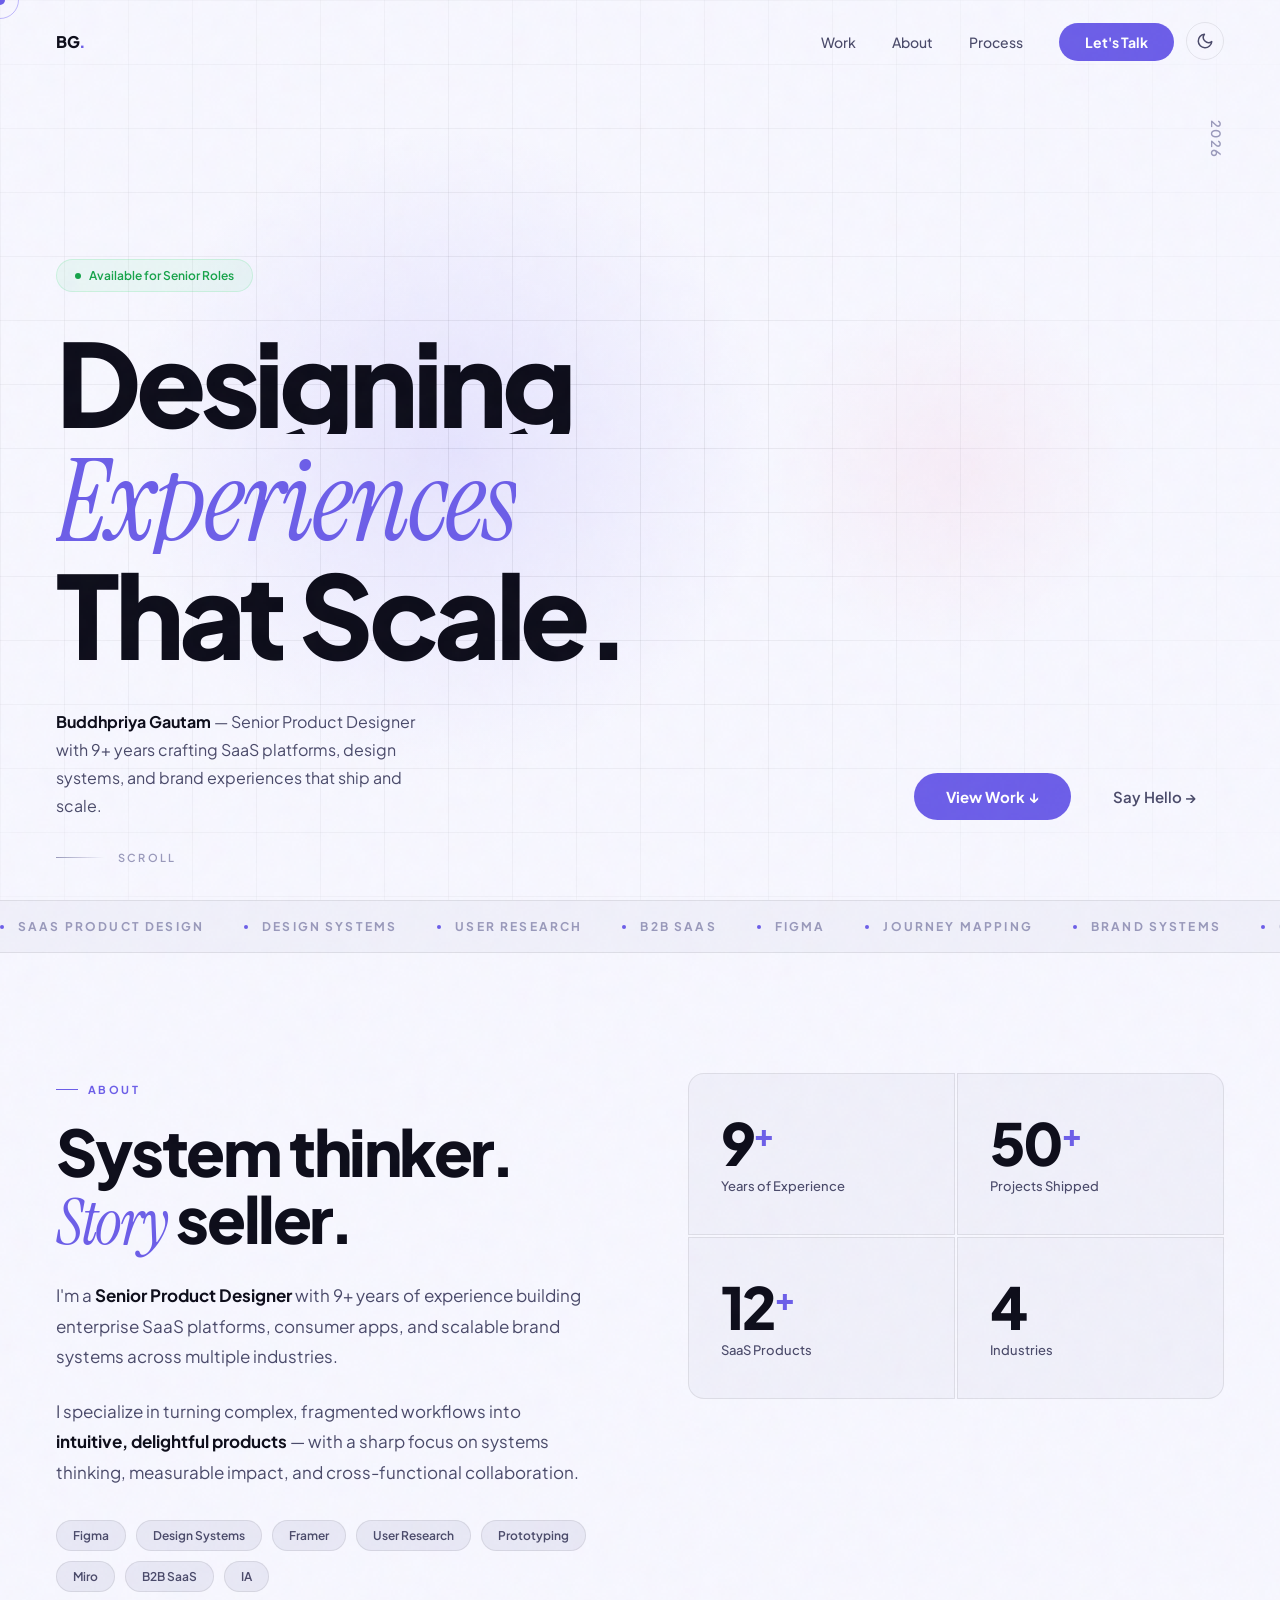
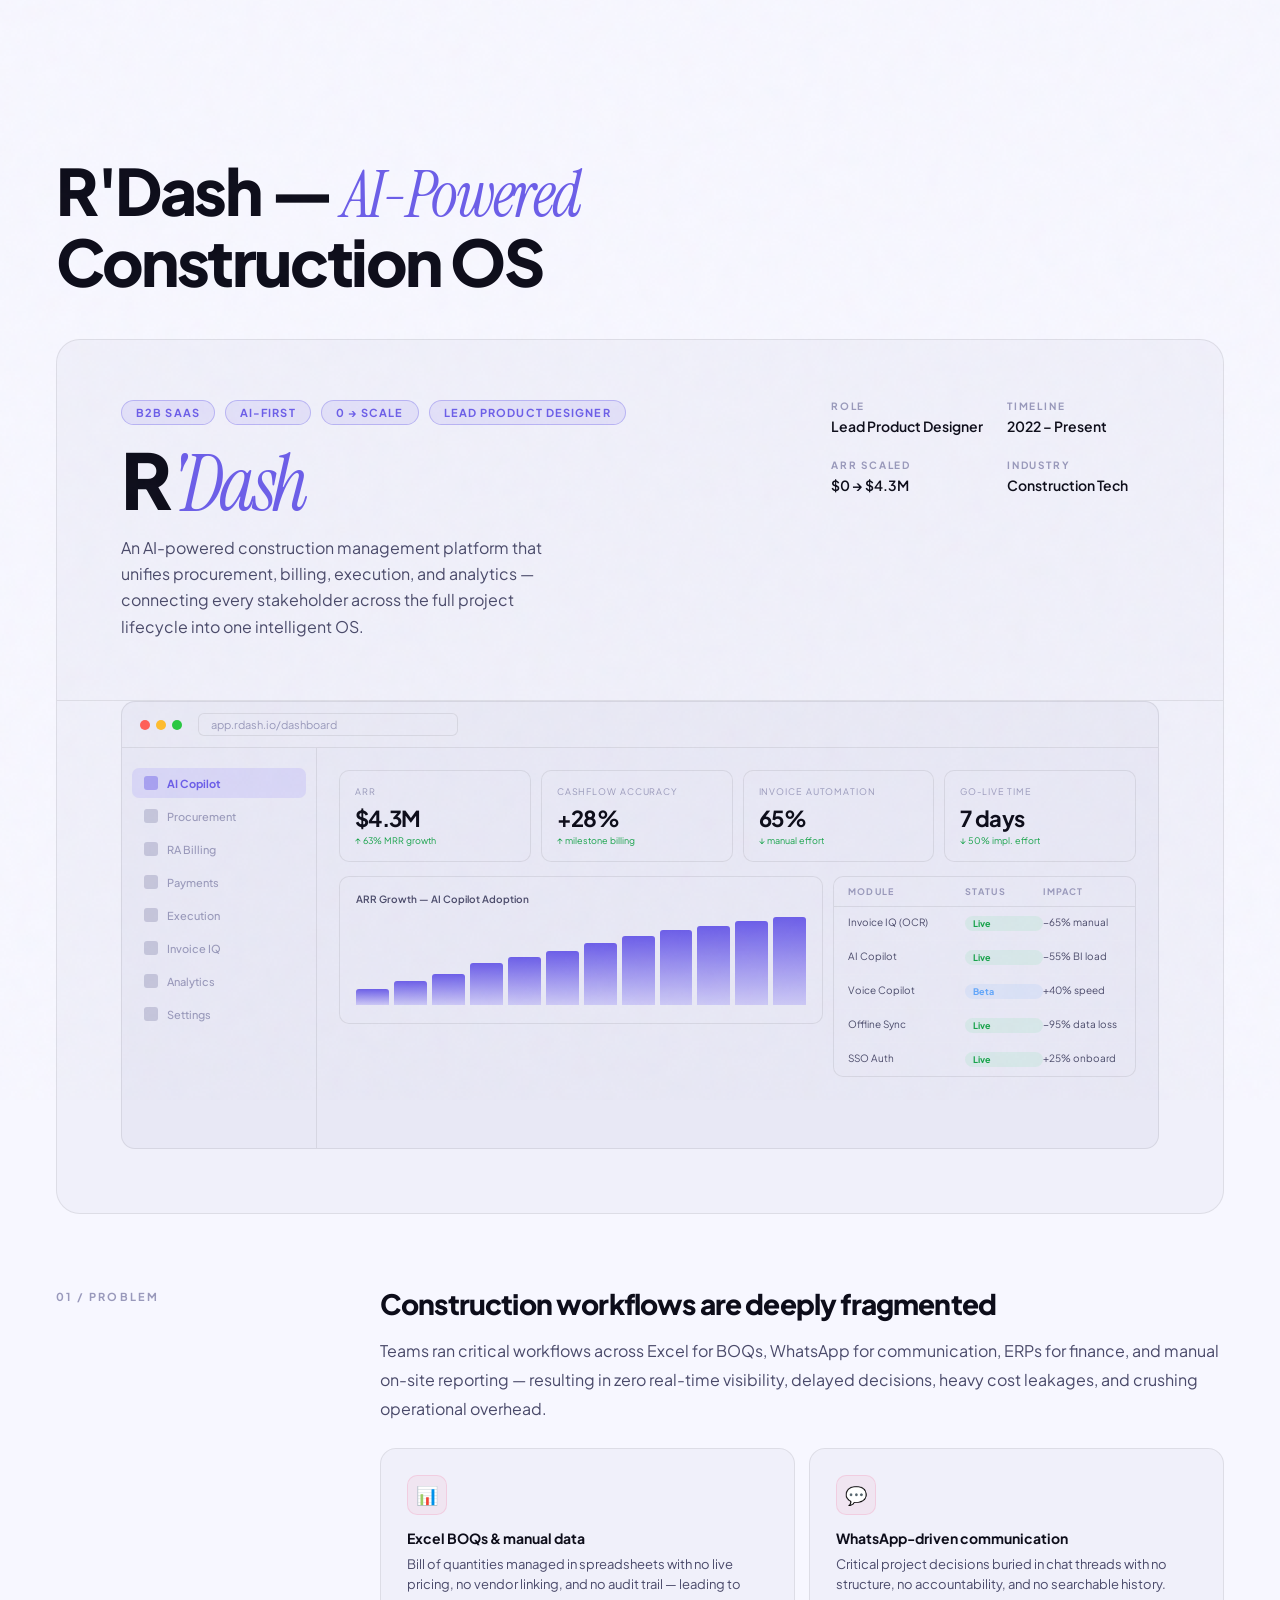
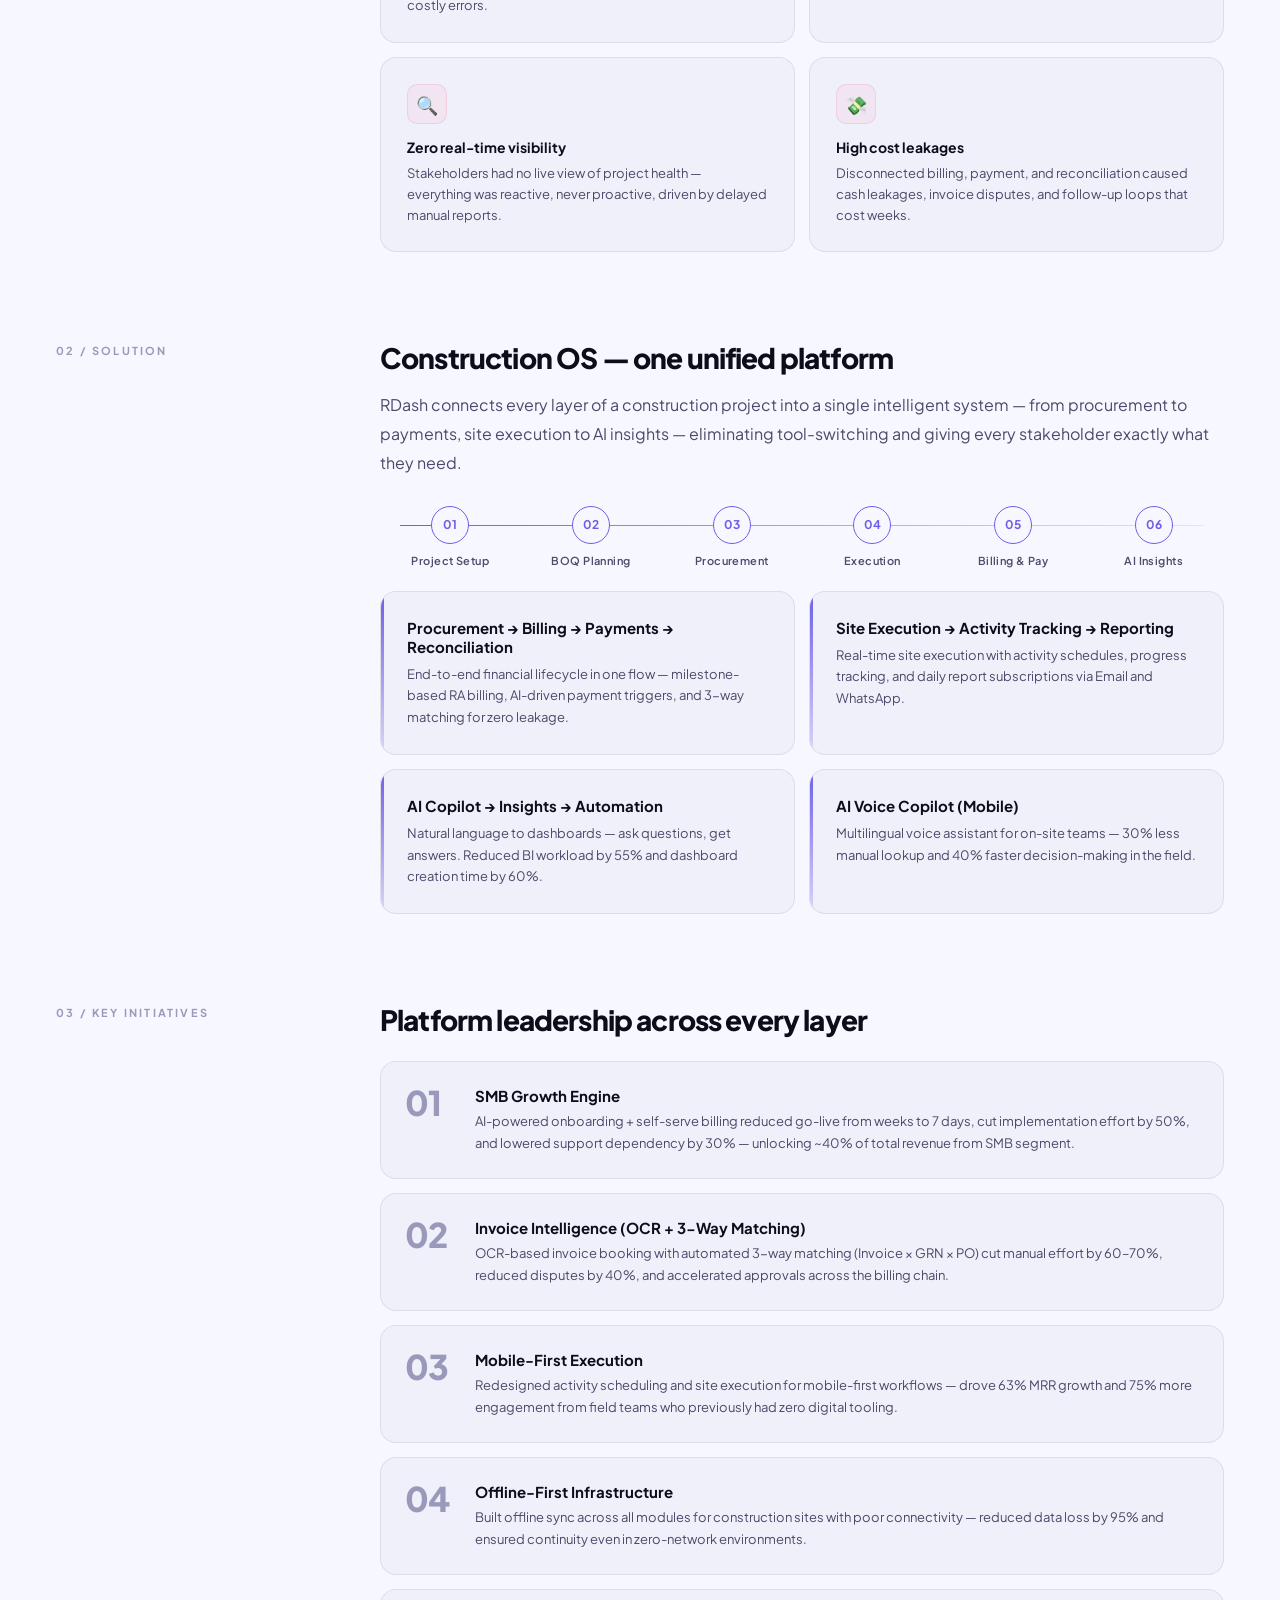
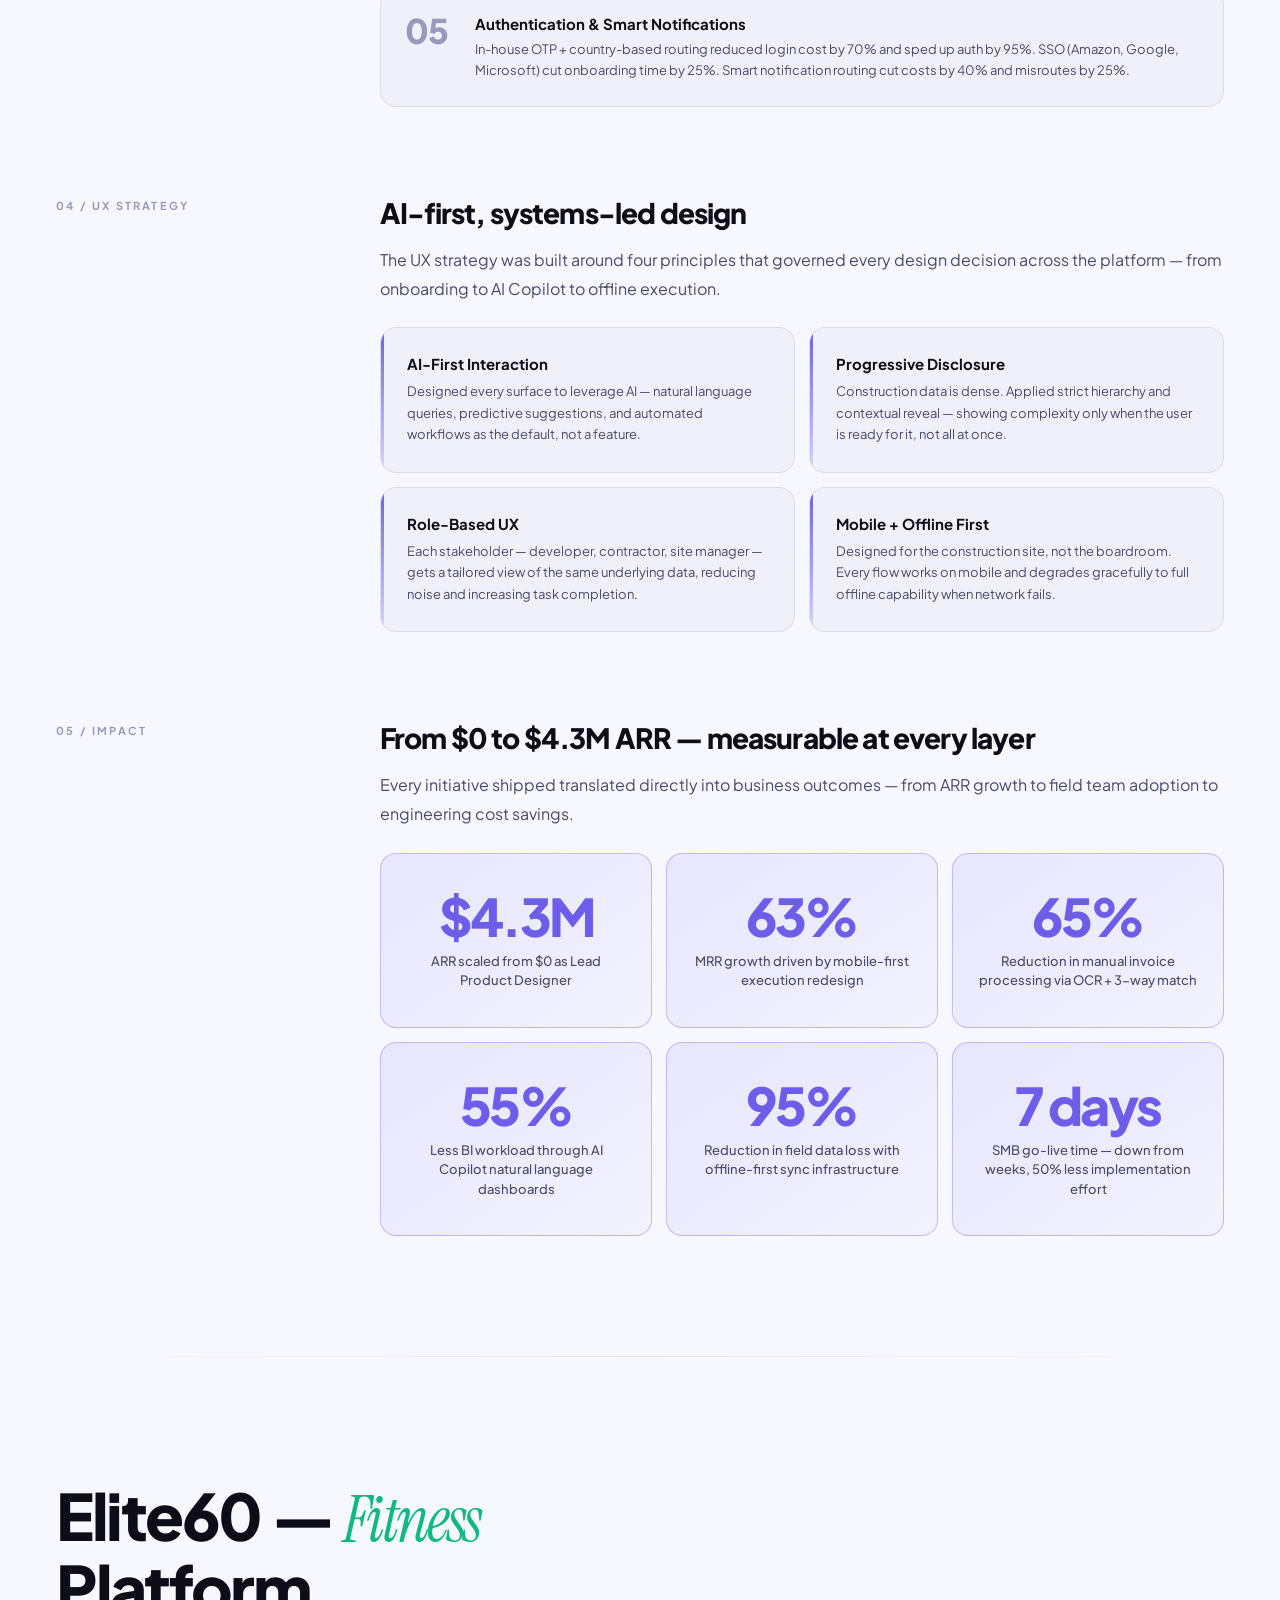
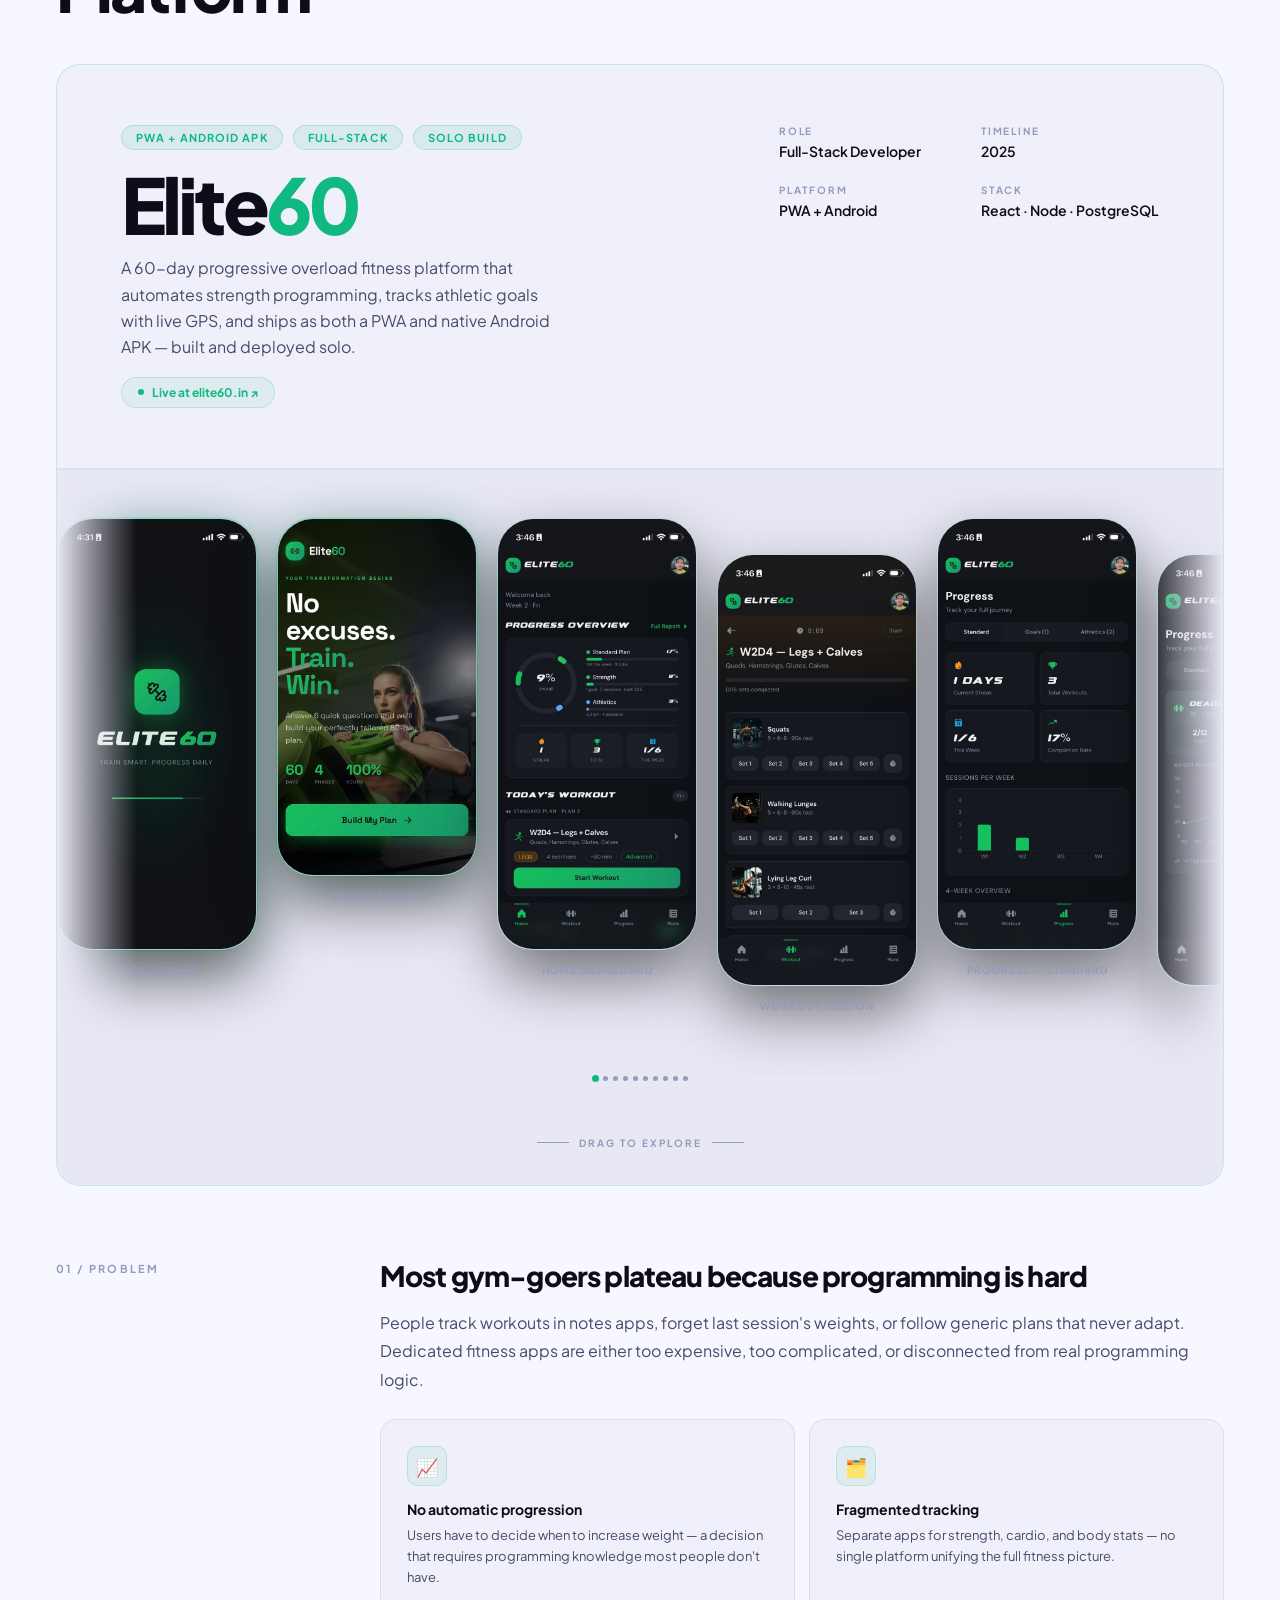
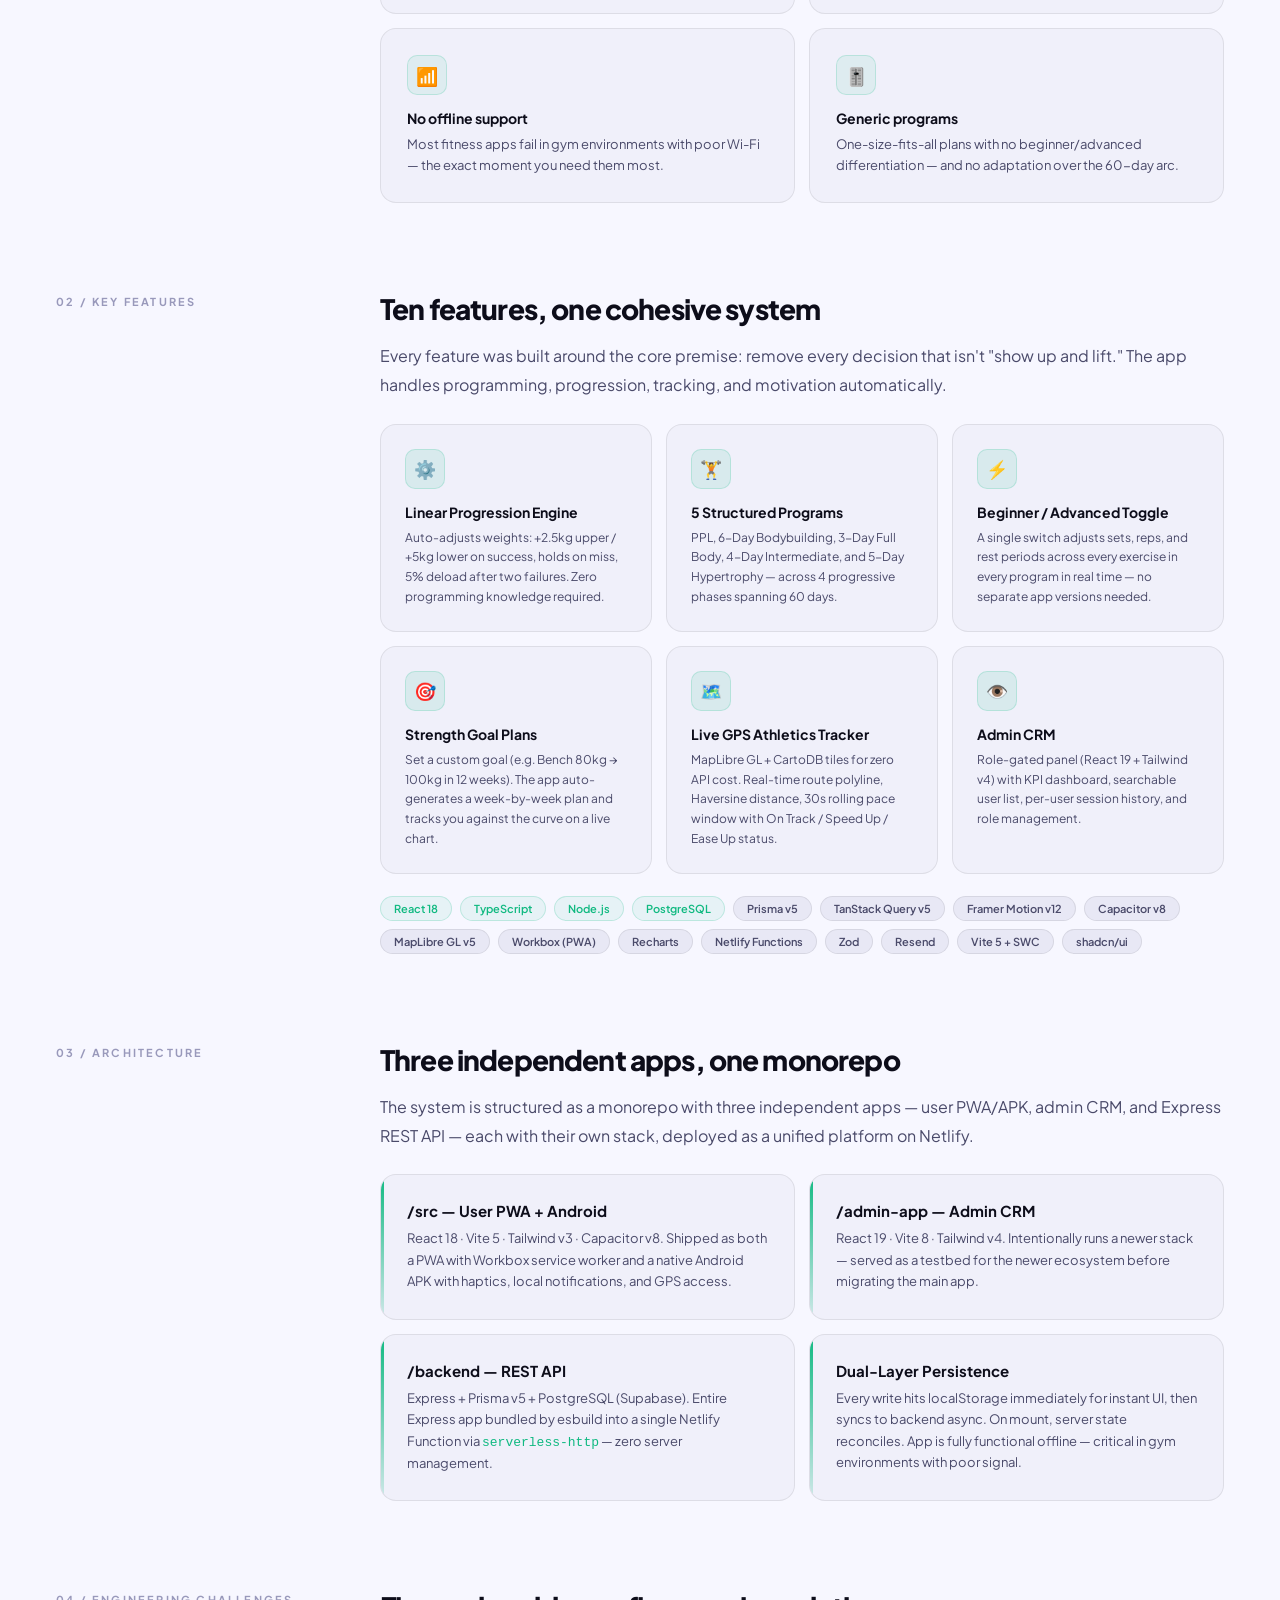
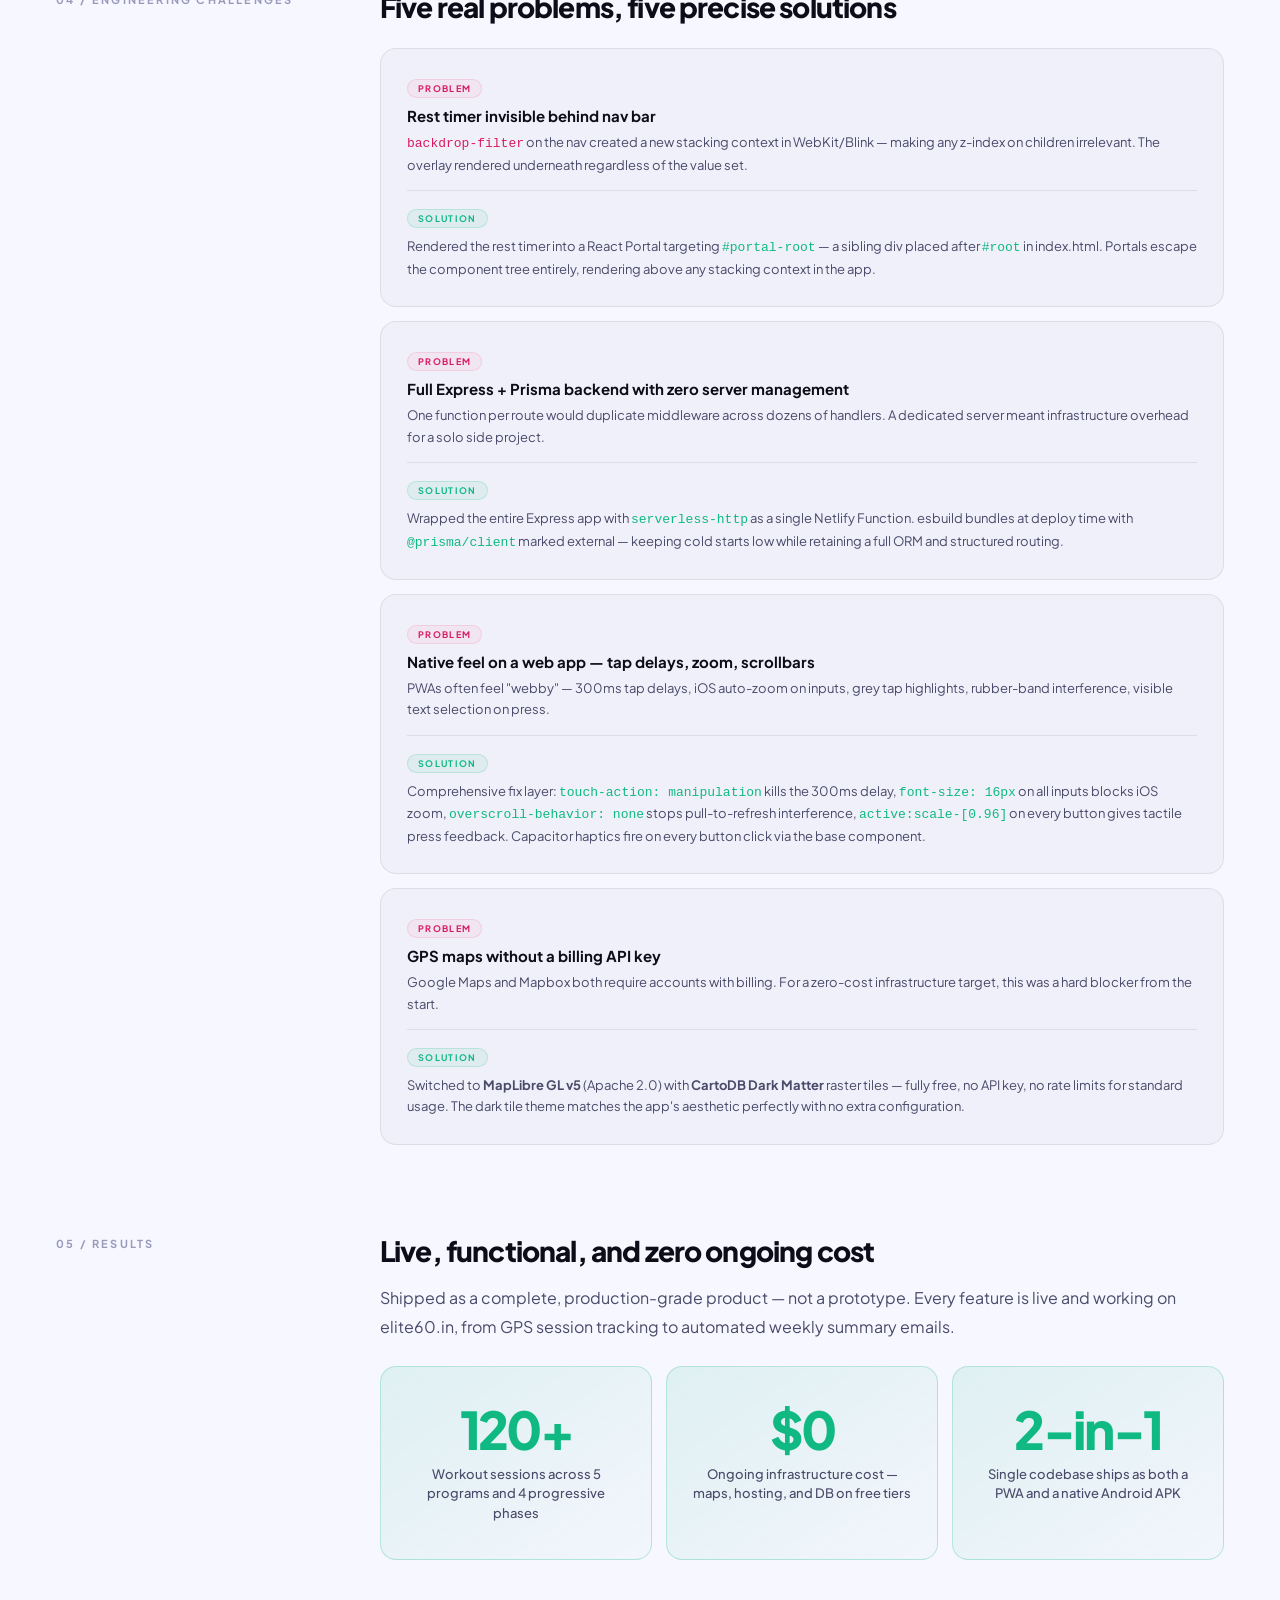
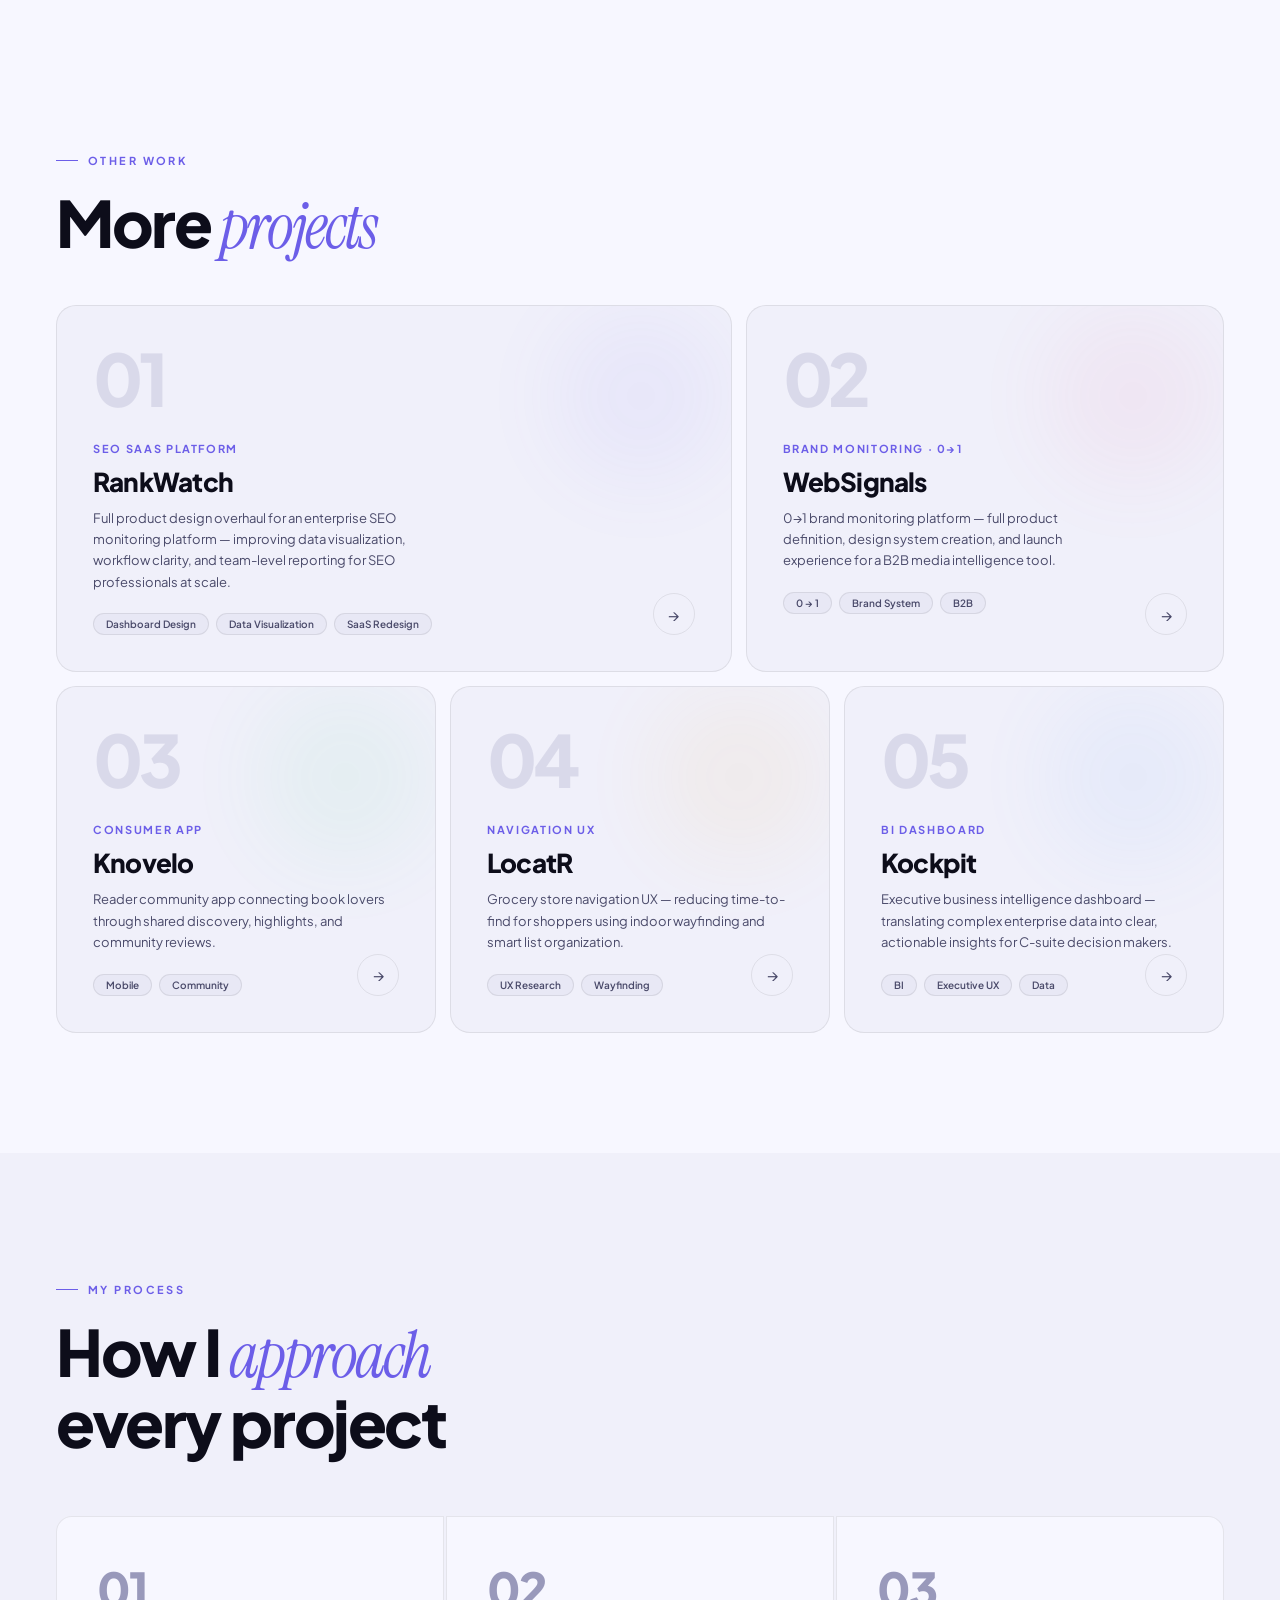
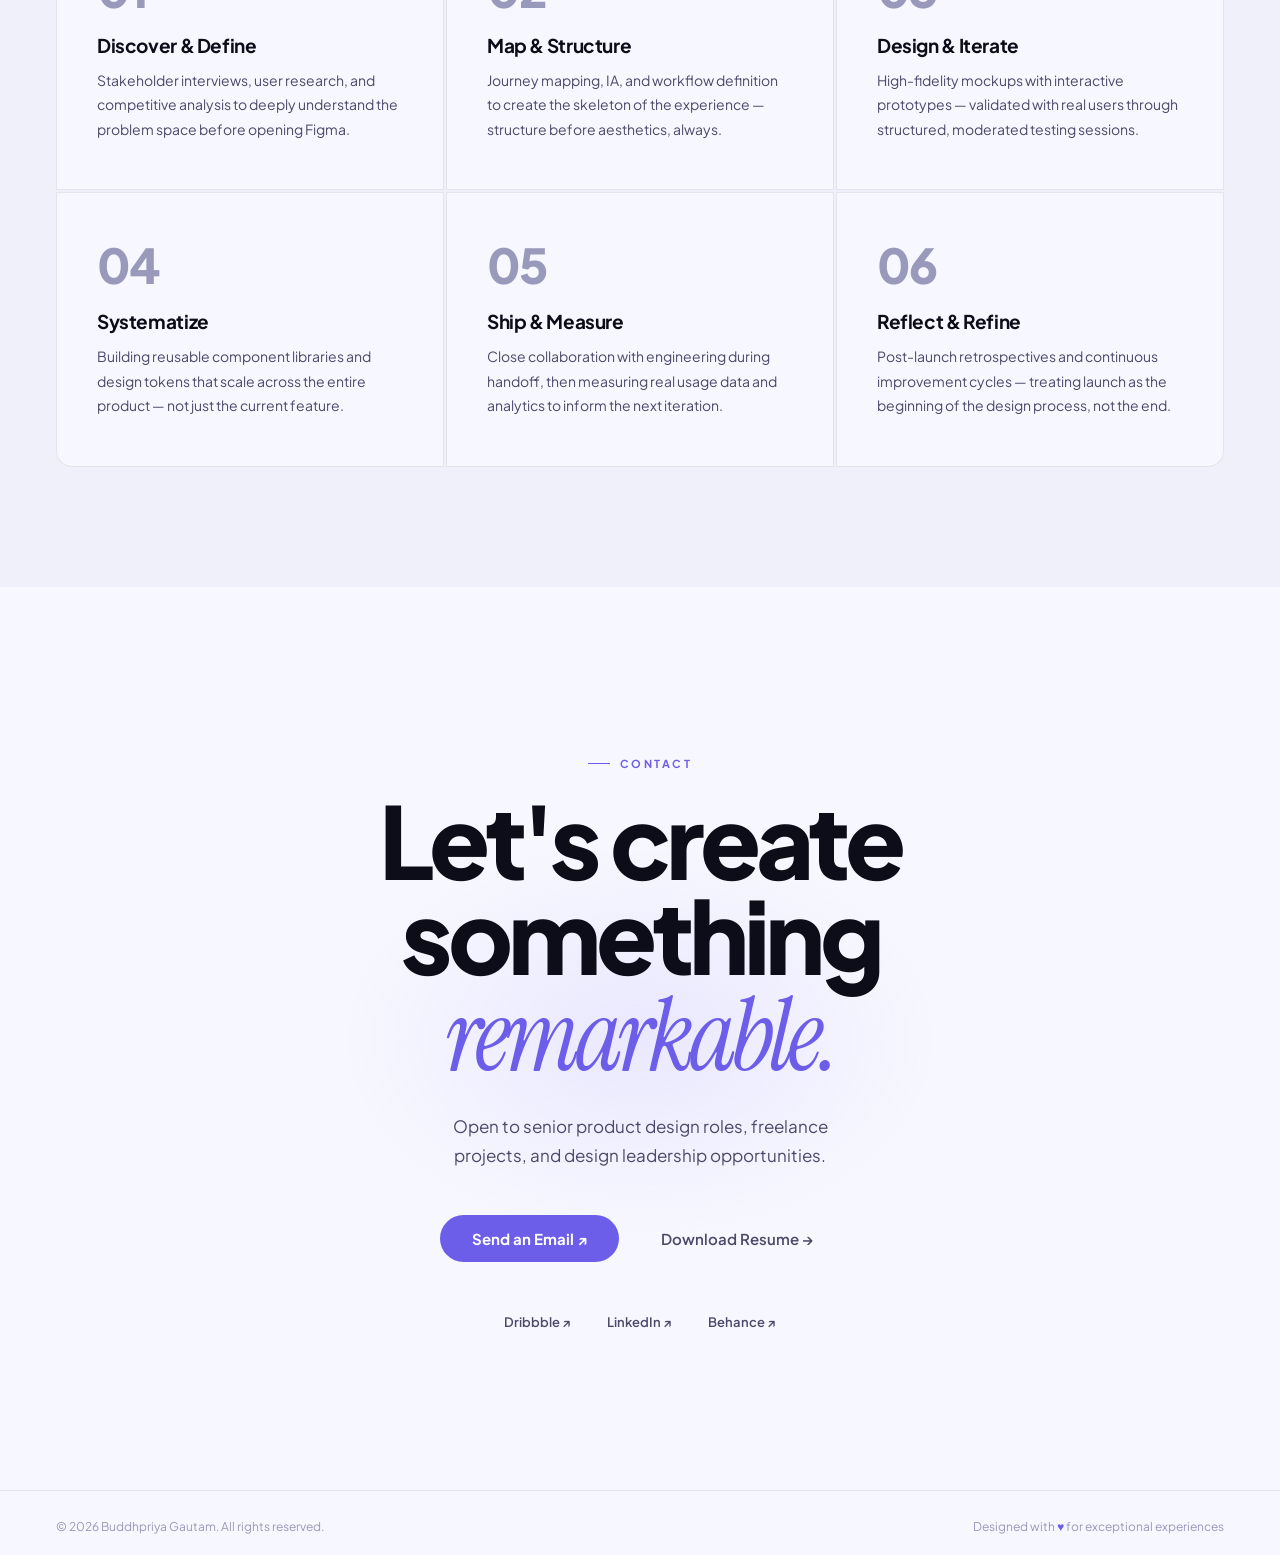
==== commit cf986706: "Remove gap between Let's Talk button and theme toggle in nav Wrap nav-links + theme-toggle in .nav-r" ====
--- a/index.html
+++ b/index.html
@@ -211,6 +211,7 @@
       backdrop-filter: blur(24px);
       border-bottom: 1px solid var(--border);
     }
+    .nav-right { display:flex; align-items:center; gap:12px; }
     .nav-logo {
       font-size: 16px; font-weight: 800;
       letter-spacing: -.03em;
@@ -1491,16 +1492,18 @@
   <!-- Nav -->
   <nav id="nav">
     <a href="#home" class="nav-logo">BG<em>.</em></a>
-    <ul class="nav-links" id="nav-links">
-      <li><a href="/work.html">Work</a></li>
-      <li><a href="/about.html">About</a></li>
-      <li><a href="#process">Process</a></li>
-      <li><a href="#contact" class="nav-cta">Let's Talk</a></li>
-    </ul>
-    <button class="theme-toggle" id="theme-toggle" aria-label="Toggle theme"></button>
-    <button class="nav-burger" id="nav-burger" aria-label="Toggle menu">
-      <span></span><span></span><span></span>
-    </button>
+    <div class="nav-right">
+      <ul class="nav-links" id="nav-links">
+        <li><a href="/work.html">Work</a></li>
+        <li><a href="/about.html">About</a></li>
+        <li><a href="#process">Process</a></li>
+        <li><a href="#contact" class="nav-cta">Let's Talk</a></li>
+      </ul>
+      <button class="theme-toggle" id="theme-toggle" aria-label="Toggle theme"></button>
+      <button class="nav-burger" id="nav-burger" aria-label="Toggle menu">
+        <span></span><span></span><span></span>
+      </button>
+    </div>
   </nav>
 
   <!-- ═══════════════ HERO ═══════════════ -->
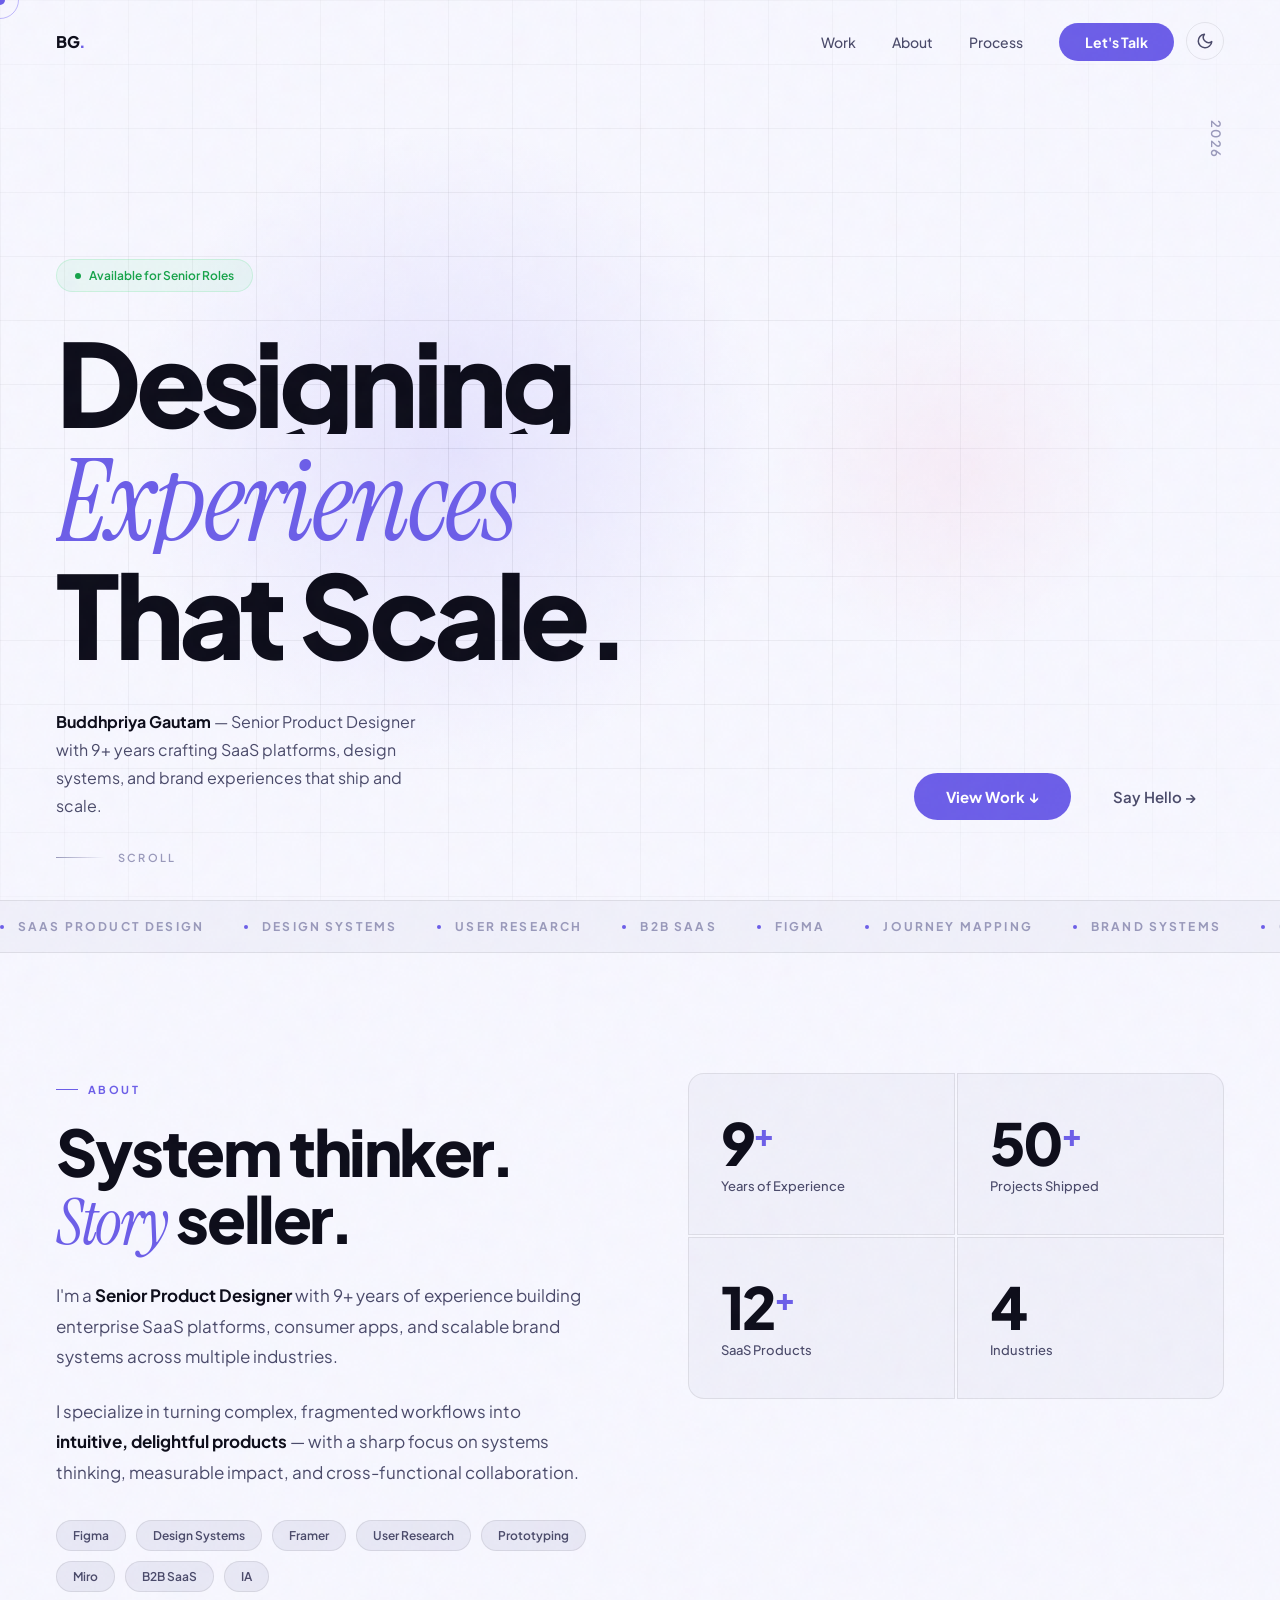
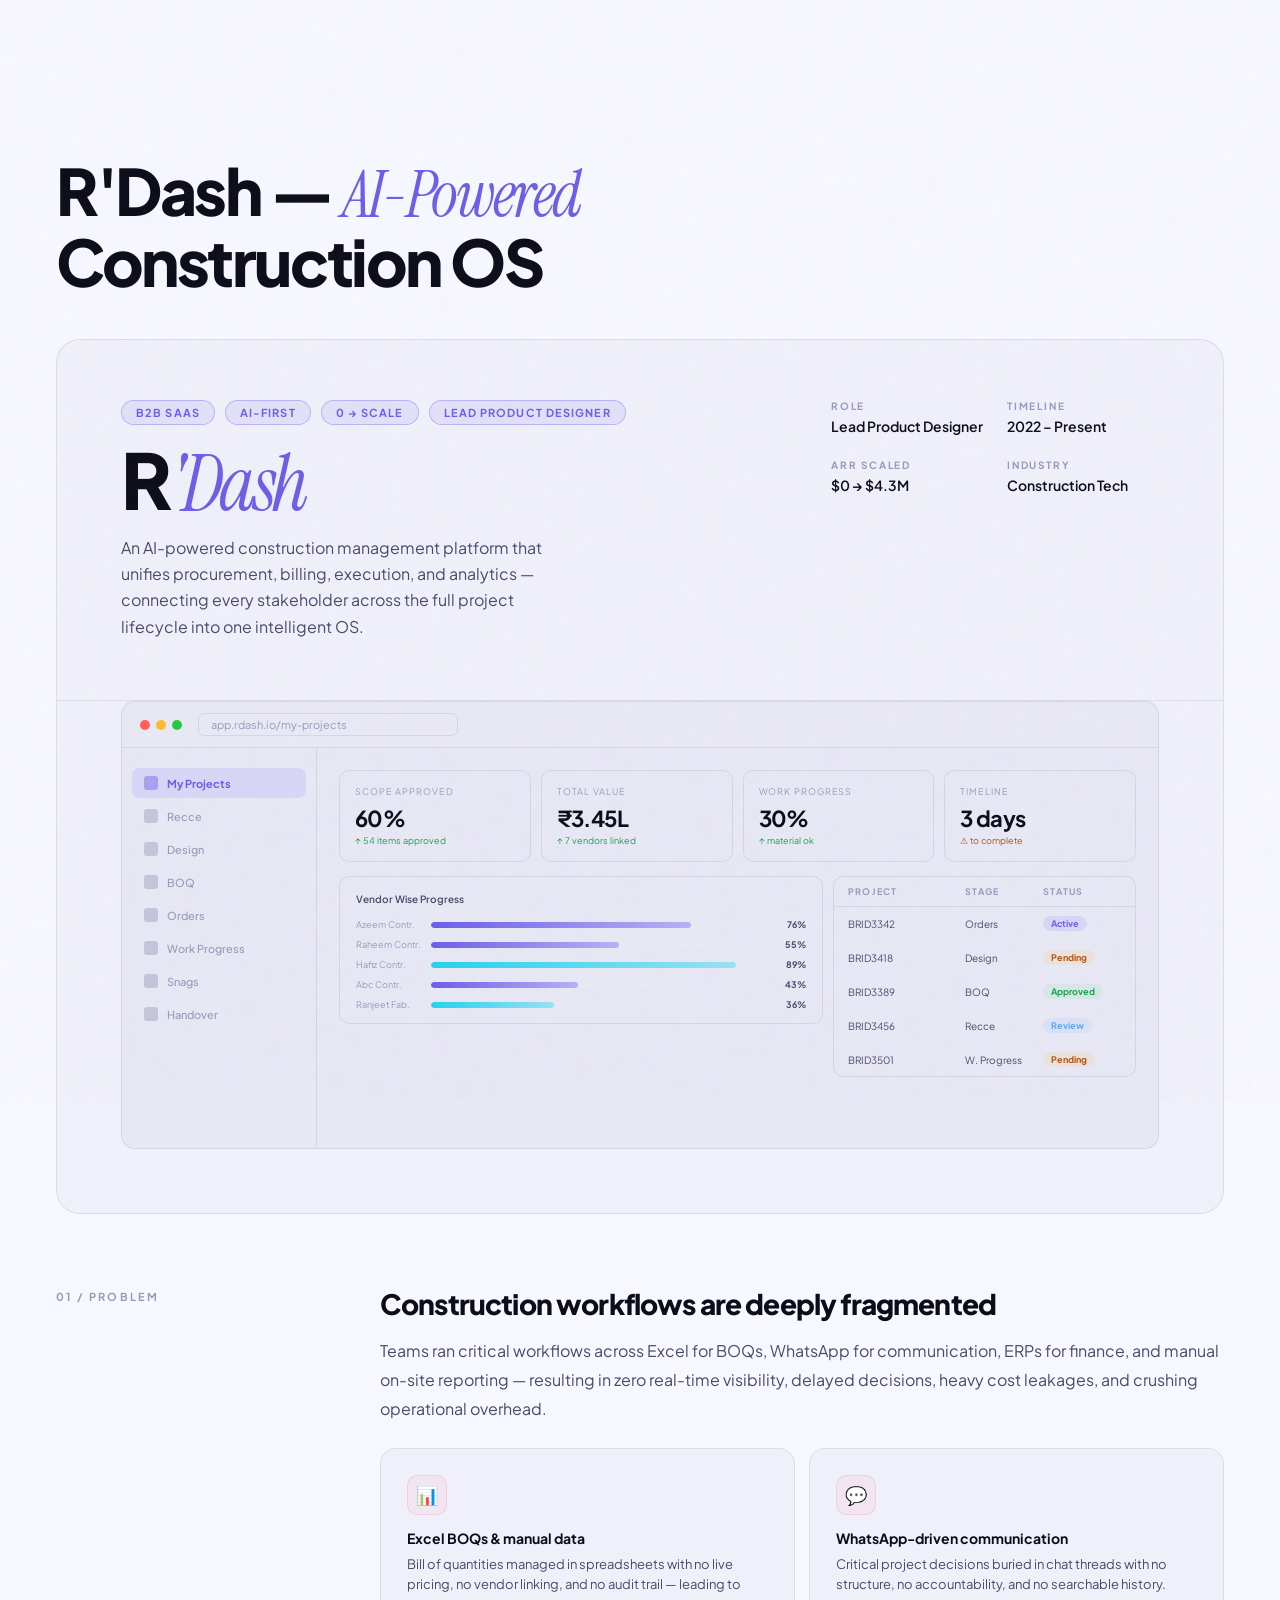
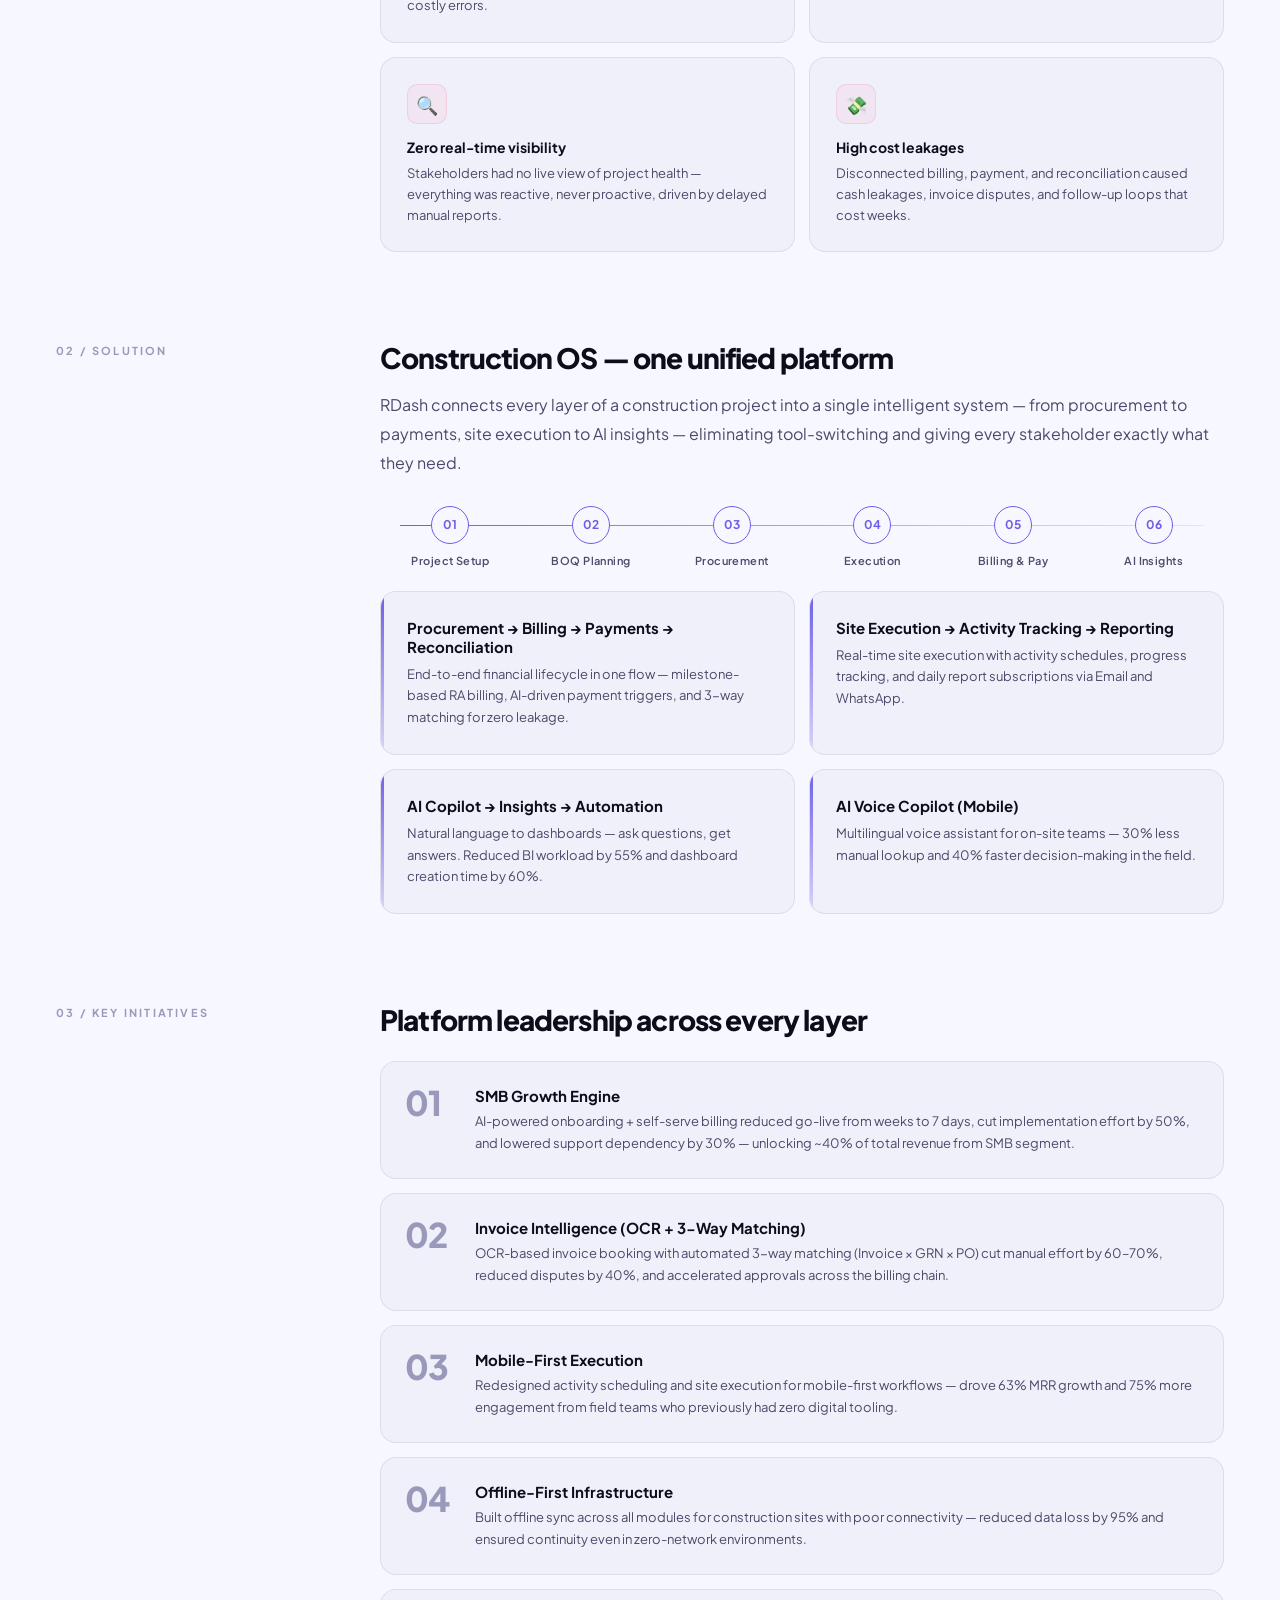
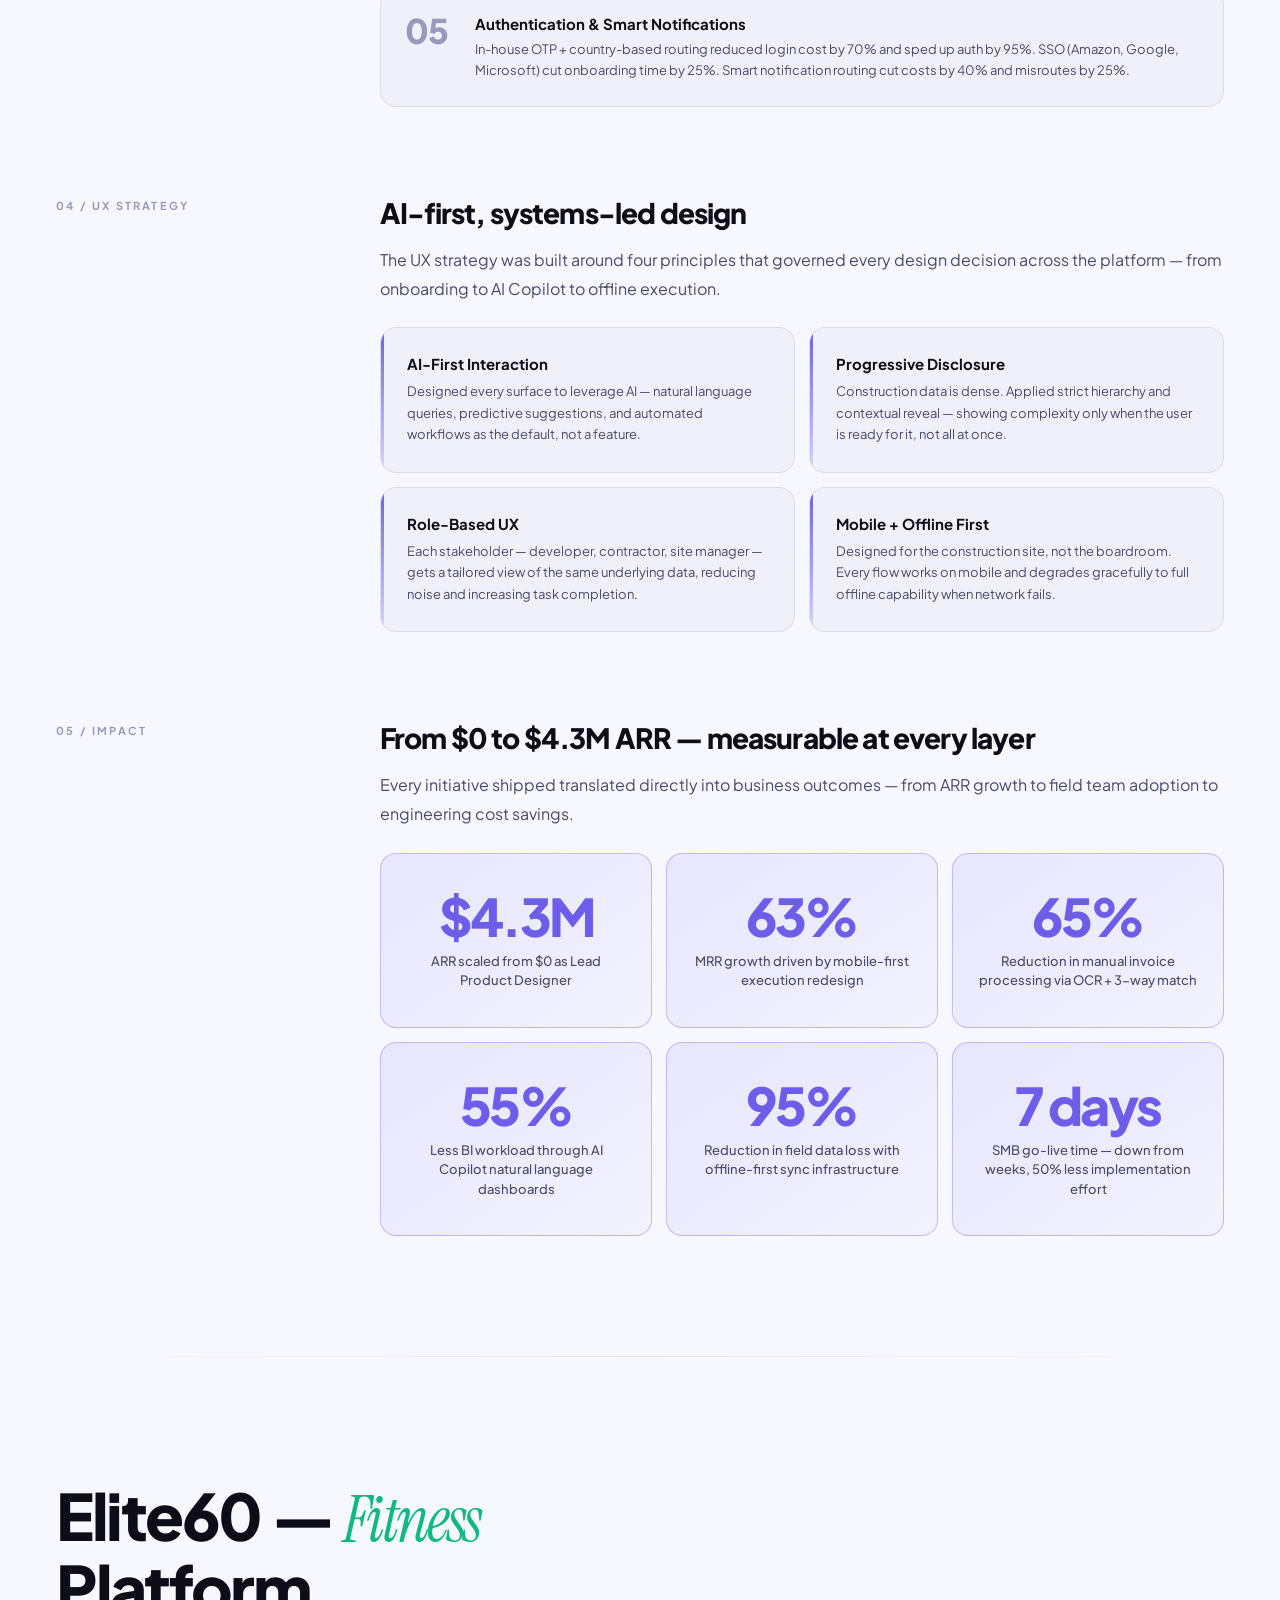
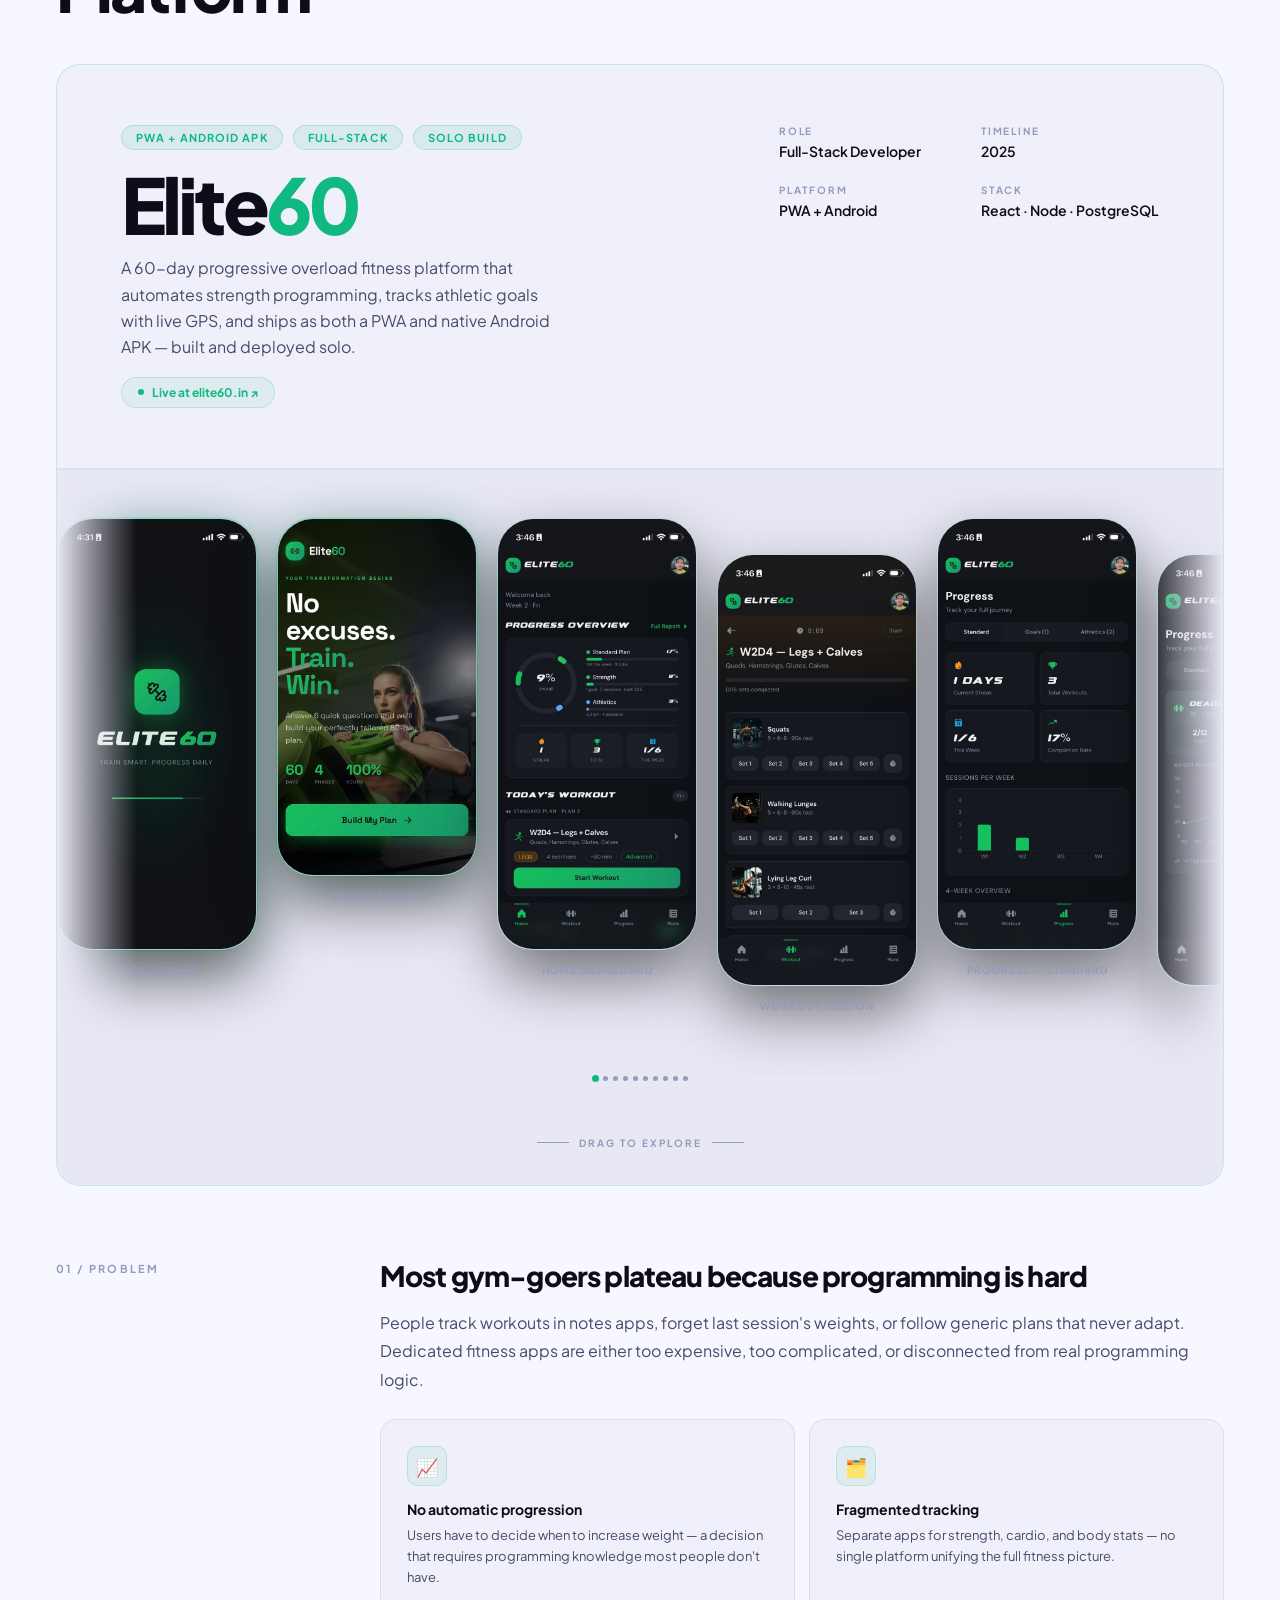
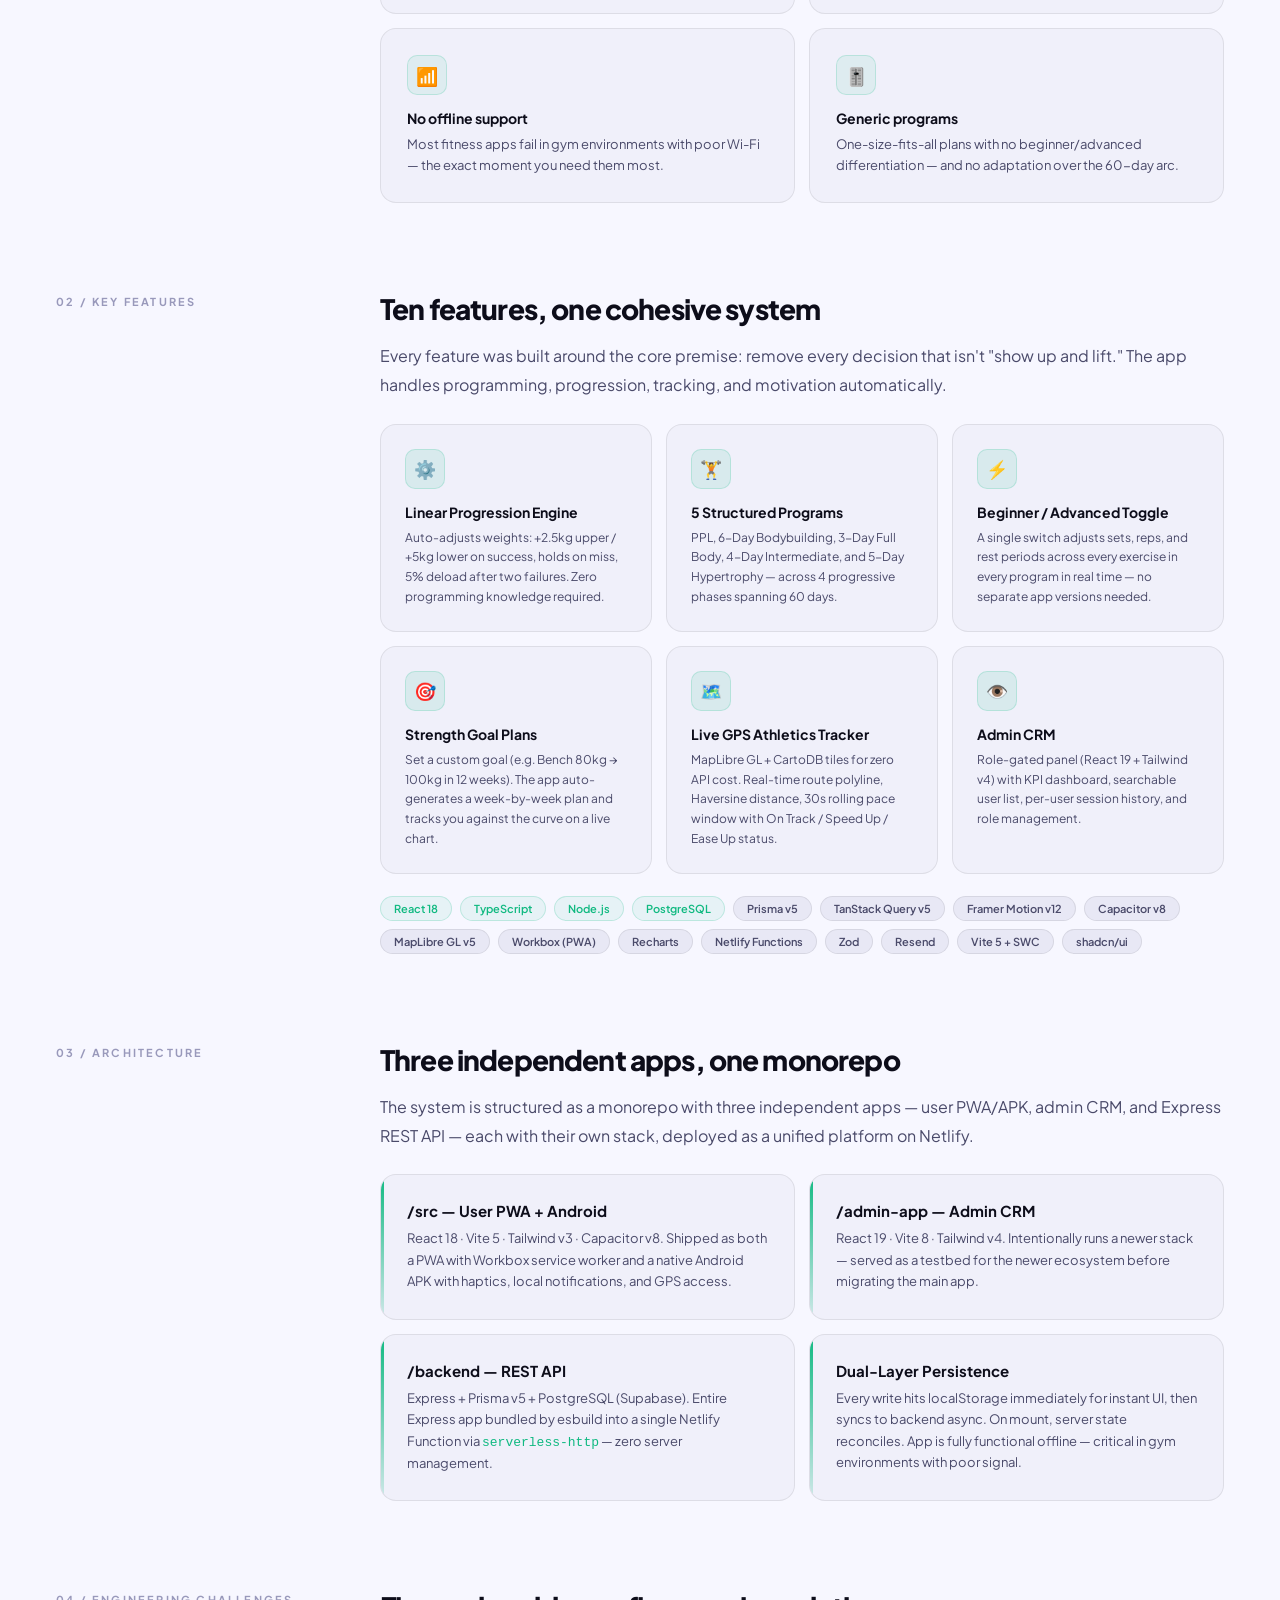
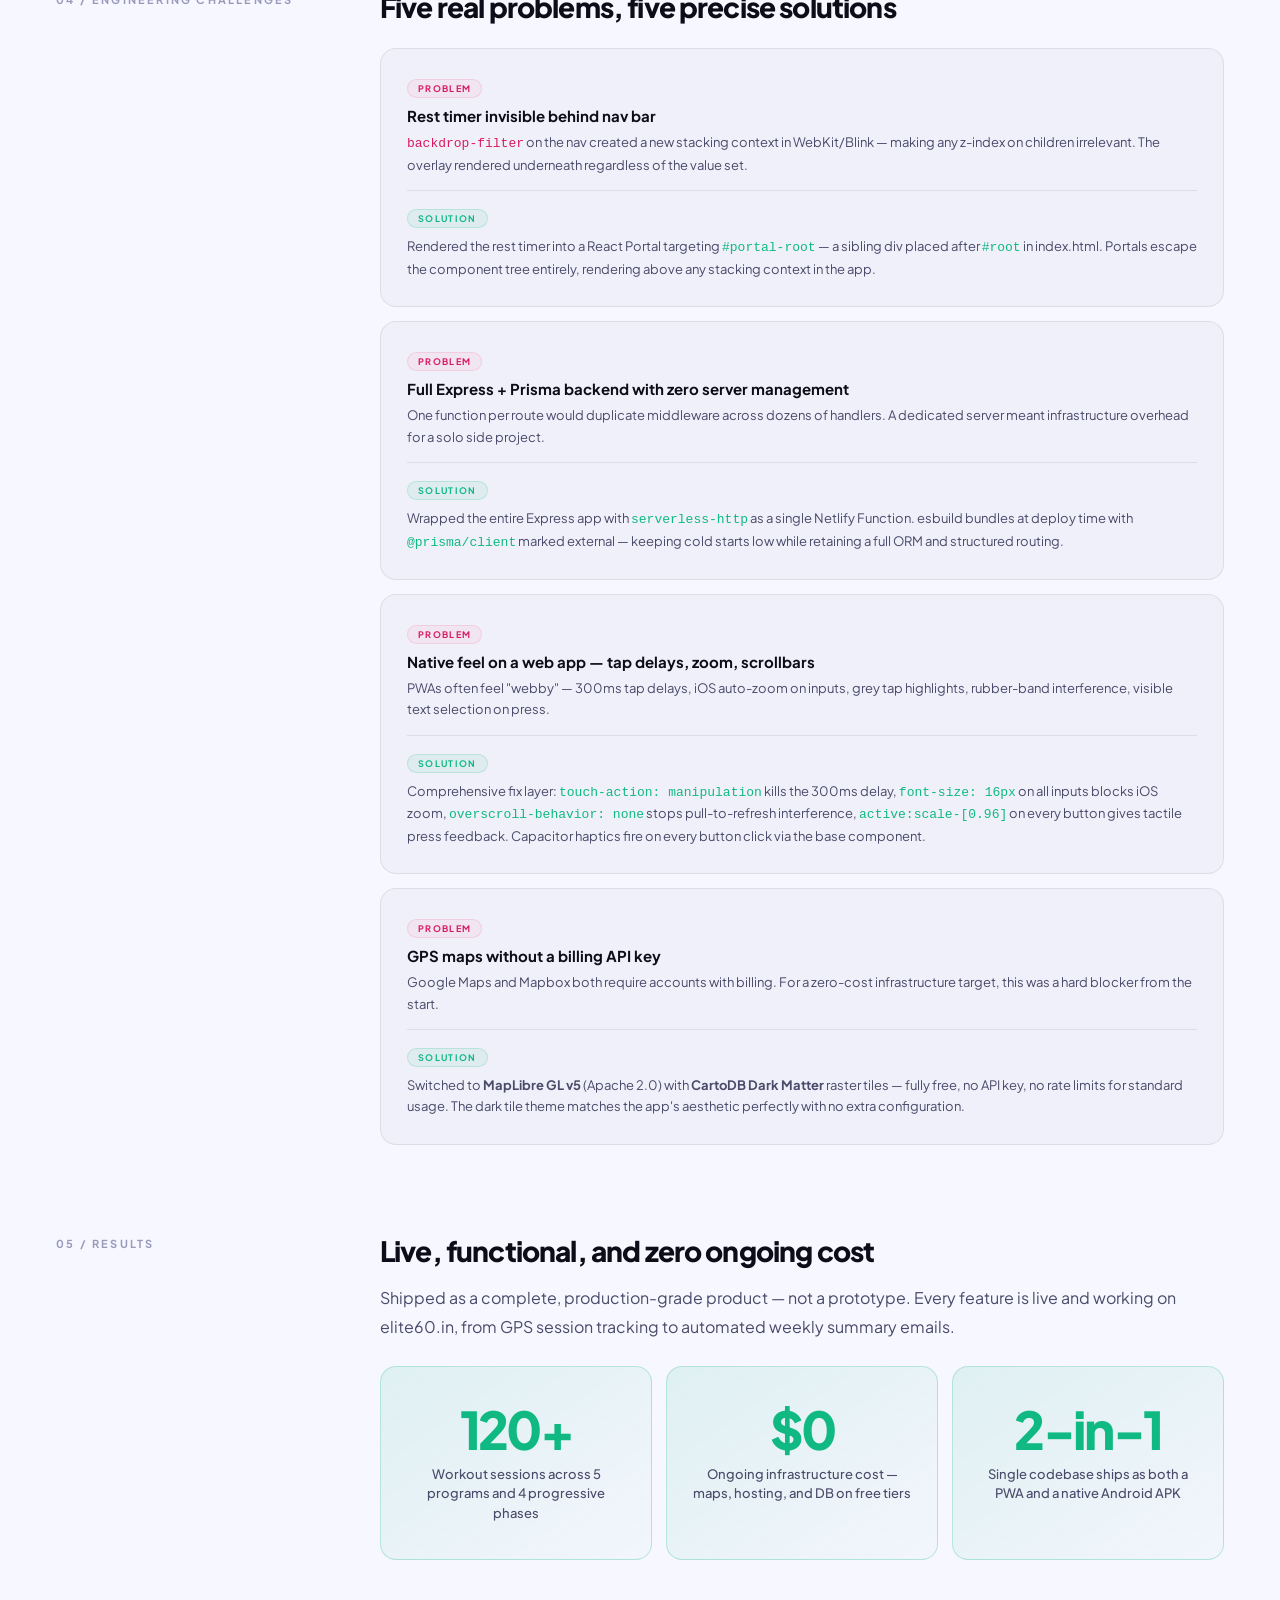
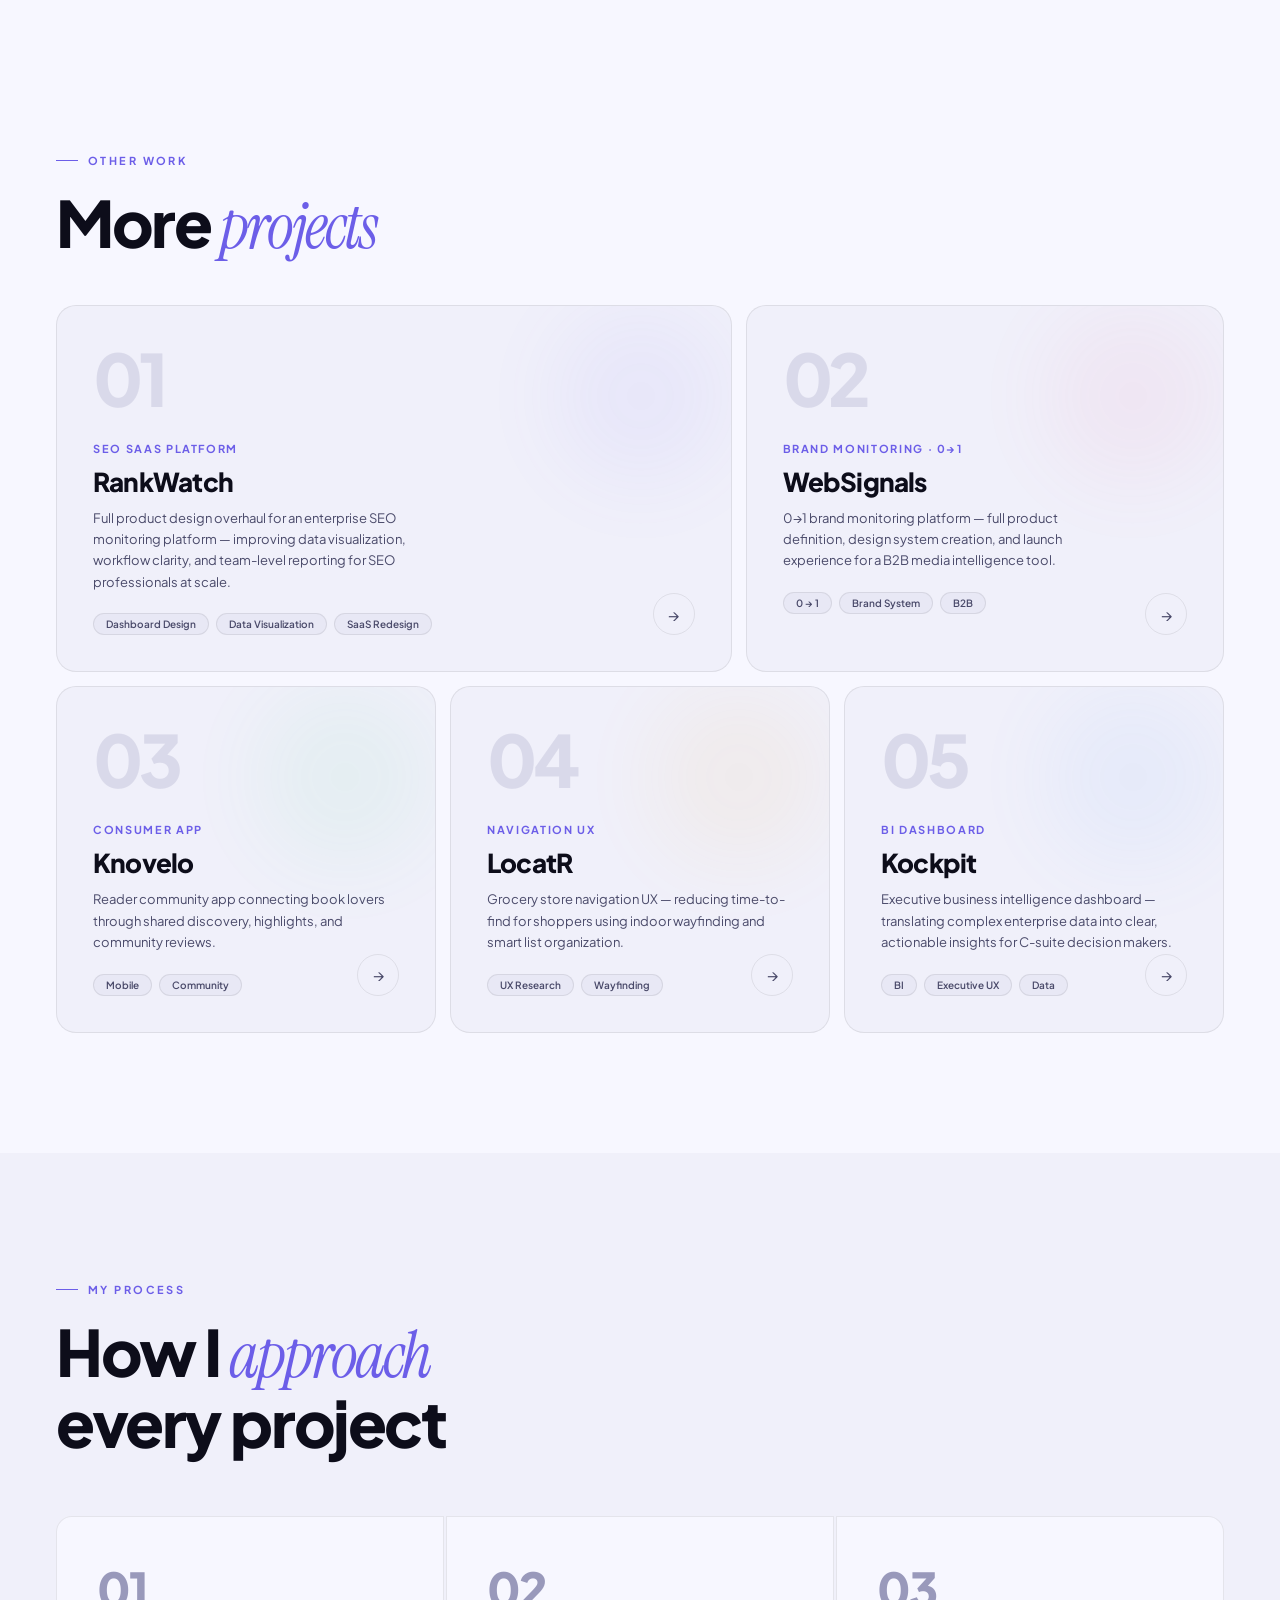
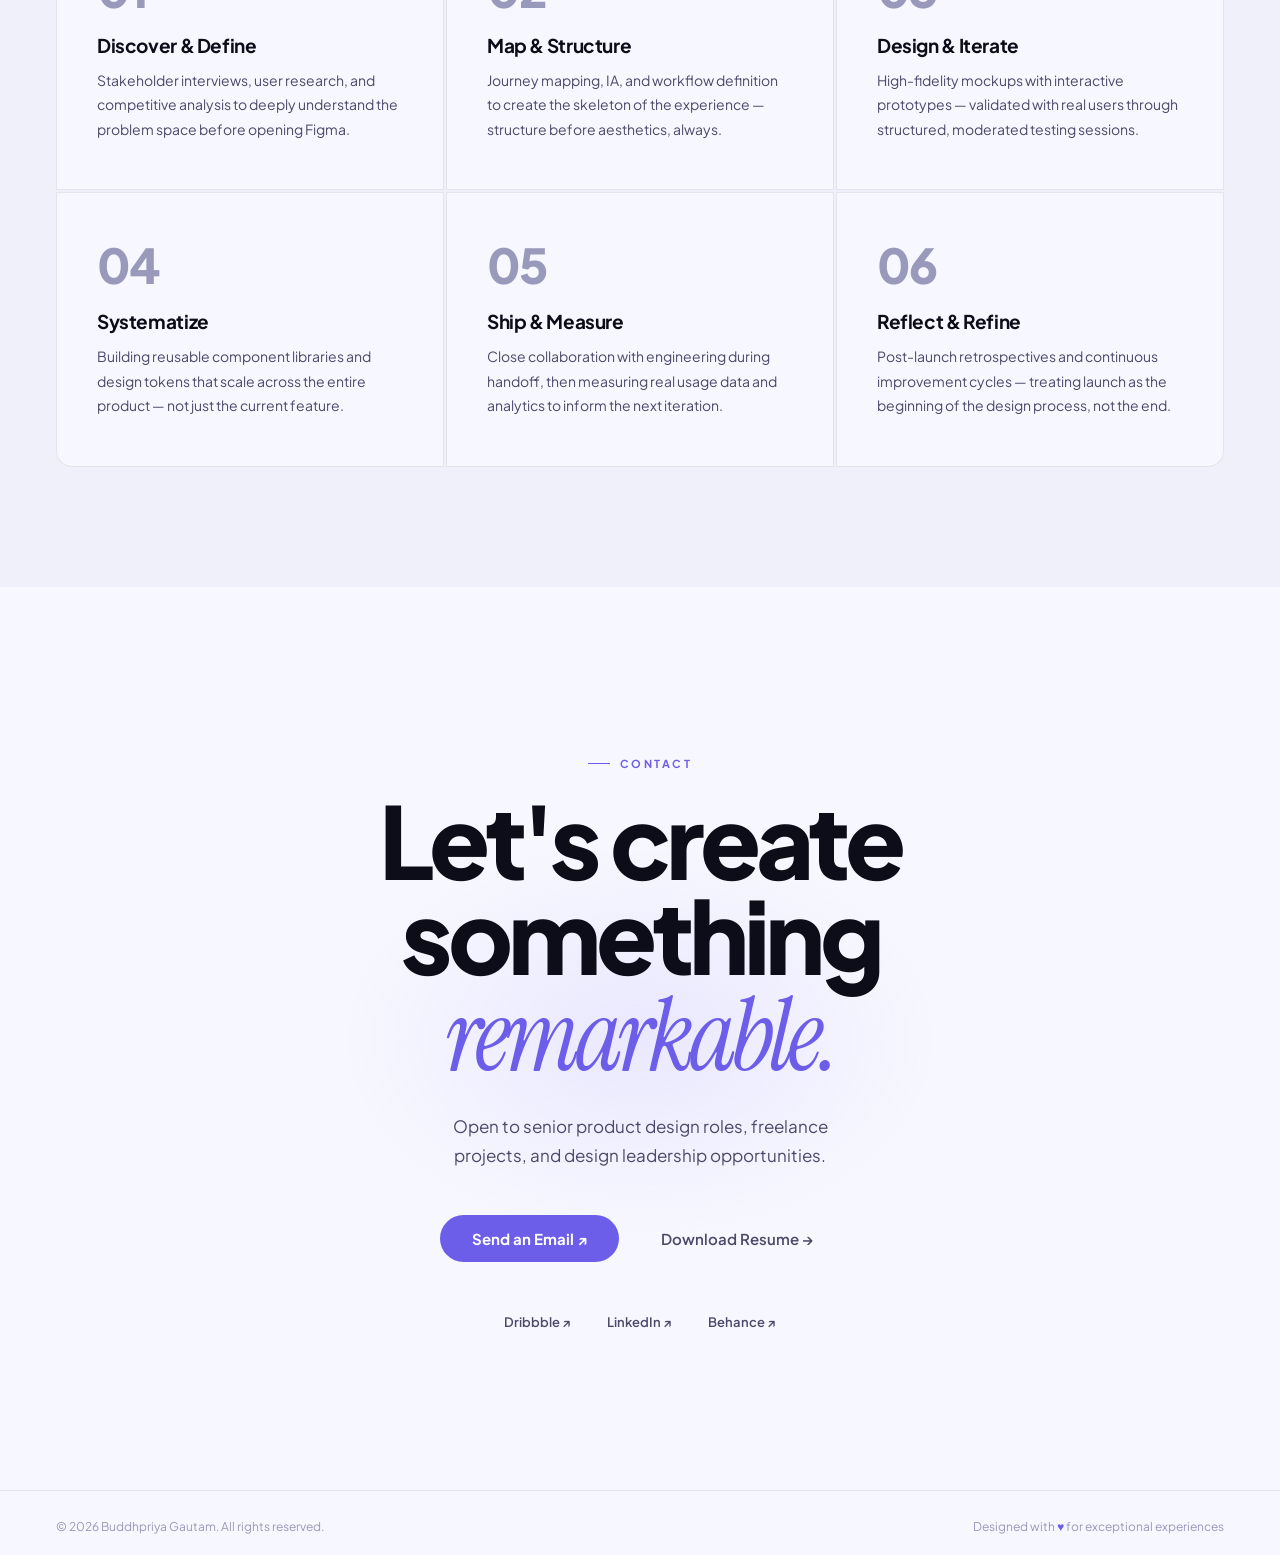
==== commit 86b88a07: "Update homepage dashboard mockup to reflect actual RDash product content" ====
--- a/index.html
+++ b/index.html
@@ -660,6 +660,7 @@
     .db-kpi-l { font-size: 9px; color: var(--text3); letter-spacing: .1em; text-transform: uppercase; margin-bottom: 7px; }
     .db-kpi-v { font-size: 22px; font-weight: 700; letter-spacing: -.03em; color: var(--text); }
     .db-kpi-d { font-size: 9px; color: var(--green); margin-top: 3px; }
+    .db-kpi-d.warn { color: var(--amber); }
     .db-r2 { display: grid; grid-template-columns: 1.6fr 1fr; gap: 10px; }
     .db-chart {
       background: rgba(255,255,255,.02);
@@ -668,11 +669,14 @@
       height: 148px; position: relative; overflow: hidden;
     }
     .db-chart-t { font-size: 10px; font-weight: 600; color: var(--text2); margin-bottom: 12px; }
-    .bars { display:flex; align-items: flex-end; gap: 5px; height: 88px; }
-    .bar {
-      flex:1; border-radius: 3px 3px 0 0;
-      background: linear-gradient(180deg, var(--accent), rgba(123,108,246,.25));
-    }
+    .db-hbars { display:flex; flex-direction:column; gap:9px; padding-top:2px; }
+    .db-hbar-row { display:flex; align-items:center; gap:9px; }
+    .db-hbar-label { font-size:9px; color:var(--text3); width:66px; flex-shrink:0; white-space:nowrap; overflow:hidden; text-overflow:ellipsis; }
+    .db-hbar-track { flex:1; height:6px; background:rgba(255,255,255,.06); border-radius:100px; overflow:hidden; }
+    .db-hbar-fill { height:100%; border-radius:100px; }
+    .db-hbar-fill.a { background:linear-gradient(90deg,var(--accent),rgba(123,108,246,.45)); }
+    .db-hbar-fill.b { background:linear-gradient(90deg,#22D3EE,rgba(34,211,238,.4)); }
+    .db-hbar-pct { font-size:9px; font-weight:700; color:var(--text2); width:24px; text-align:right; flex-shrink:0; }
     .db-tbl {
       background: rgba(255,255,255,.02);
       border: 1px solid var(--border);
@@ -691,6 +695,7 @@
       padding: 9px 14px;
       font-size: 10px; color: var(--text2);
       border-bottom: 1px solid rgba(255,255,255,.028);
+      align-items: center;
     }
     .db-tr:last-child { border-bottom: none; }
     .badge {
@@ -701,6 +706,7 @@
     .badge.g { background: rgba(74,222,128,.1); color: var(--green); }
     .badge.b { background: rgba(96,165,250,.1); color: #60A5FA; }
     .badge.y { background: rgba(251,176,36,.1); color: var(--amber); }
+    .badge.p { background: rgba(123,108,246,.14); color: var(--accent); }
 
     /* ─── CS DETAIL SECTIONS ─── */
     .cs-sections { display: flex; flex-direction: column; gap: 88px; }
@@ -1657,67 +1663,60 @@
       <div class="db-wrap">
         <div class="db-bar">
           <div class="db-dots"><span></span><span></span><span></span></div>
-          <div class="db-url">app.rdash.io/dashboard</div>
+          <div class="db-url">app.rdash.io/my-projects</div>
         </div>
         <div class="db-body">
           <div class="db-side">
-            <div class="db-si on"><span class="db-si-ic"></span>AI Copilot</div>
-            <div class="db-si"><span class="db-si-ic"></span>Procurement</div>
-            <div class="db-si"><span class="db-si-ic"></span>RA Billing</div>
-            <div class="db-si"><span class="db-si-ic"></span>Payments</div>
-            <div class="db-si"><span class="db-si-ic"></span>Execution</div>
-            <div class="db-si"><span class="db-si-ic"></span>Invoice IQ</div>
-            <div class="db-si"><span class="db-si-ic"></span>Analytics</div>
-            <div class="db-si"><span class="db-si-ic"></span>Settings</div>
+            <div class="db-si on"><span class="db-si-ic"></span>My Projects</div>
+            <div class="db-si"><span class="db-si-ic"></span>Recce</div>
+            <div class="db-si"><span class="db-si-ic"></span>Design</div>
+            <div class="db-si"><span class="db-si-ic"></span>BOQ</div>
+            <div class="db-si"><span class="db-si-ic"></span>Orders</div>
+            <div class="db-si"><span class="db-si-ic"></span>Work Progress</div>
+            <div class="db-si"><span class="db-si-ic"></span>Snags</div>
+            <div class="db-si"><span class="db-si-ic"></span>Handover</div>
           </div>
           <div class="db-main">
             <div class="db-r4">
               <div class="db-kpi">
-                <div class="db-kpi-l">ARR</div>
-                <div class="db-kpi-v">$4.3M</div>
-                <div class="db-kpi-d">↑ 63% MRR growth</div>
+                <div class="db-kpi-l">Scope Approved</div>
+                <div class="db-kpi-v">60%</div>
+                <div class="db-kpi-d">↑ 54 items approved</div>
               </div>
               <div class="db-kpi">
-                <div class="db-kpi-l">Cashflow Accuracy</div>
-                <div class="db-kpi-v">+28%</div>
-                <div class="db-kpi-d">↑ milestone billing</div>
+                <div class="db-kpi-l">Total Value</div>
+                <div class="db-kpi-v">₹3.45L</div>
+                <div class="db-kpi-d">↑ 7 vendors linked</div>
               </div>
               <div class="db-kpi">
-                <div class="db-kpi-l">Invoice Automation</div>
-                <div class="db-kpi-v">65%</div>
-                <div class="db-kpi-d">↓ manual effort</div>
+                <div class="db-kpi-l">Work Progress</div>
+                <div class="db-kpi-v">30%</div>
+                <div class="db-kpi-d">↑ material ok</div>
               </div>
               <div class="db-kpi">
-                <div class="db-kpi-l">Go-Live Time</div>
-                <div class="db-kpi-v">7 days</div>
-                <div class="db-kpi-d">↓ 50% impl. effort</div>
+                <div class="db-kpi-l">Timeline</div>
+                <div class="db-kpi-v">3 days</div>
+                <div class="db-kpi-d warn">⚠ to complete</div>
               </div>
             </div>
             <div class="db-r2">
               <div class="db-chart">
-                <div class="db-chart-t">ARR Growth — AI Copilot Adoption</div>
-                <div class="bars">
-                  <div class="bar" style="height:18%"></div>
-                  <div class="bar" style="height:28%"></div>
-                  <div class="bar" style="height:36%"></div>
-                  <div class="bar" style="height:48%"></div>
-                  <div class="bar" style="height:55%"></div>
-                  <div class="bar" style="height:62%"></div>
-                  <div class="bar" style="height:71%"></div>
-                  <div class="bar" style="height:79%"></div>
-                  <div class="bar" style="height:85%"></div>
-                  <div class="bar" style="height:90%"></div>
-                  <div class="bar" style="height:96%"></div>
-                  <div class="bar" style="height:100%"></div>
+                <div class="db-chart-t">Vendor Wise Progress</div>
+                <div class="db-hbars">
+                  <div class="db-hbar-row"><span class="db-hbar-label">Azeem Contr.</span><div class="db-hbar-track"><div class="db-hbar-fill a" style="width:76%"></div></div><span class="db-hbar-pct">76%</span></div>
+                  <div class="db-hbar-row"><span class="db-hbar-label">Raheem Contr.</span><div class="db-hbar-track"><div class="db-hbar-fill a" style="width:55%"></div></div><span class="db-hbar-pct">55%</span></div>
+                  <div class="db-hbar-row"><span class="db-hbar-label">Hafiz Contr.</span><div class="db-hbar-track"><div class="db-hbar-fill b" style="width:89%"></div></div><span class="db-hbar-pct">89%</span></div>
+                  <div class="db-hbar-row"><span class="db-hbar-label">Abc Contr.</span><div class="db-hbar-track"><div class="db-hbar-fill a" style="width:43%"></div></div><span class="db-hbar-pct">43%</span></div>
+                  <div class="db-hbar-row"><span class="db-hbar-label">Ranjeet Fab.</span><div class="db-hbar-track"><div class="db-hbar-fill b" style="width:36%"></div></div><span class="db-hbar-pct">36%</span></div>
                 </div>
               </div>
               <div class="db-tbl">
-                <div class="db-th"><span>Module</span><span>Status</span><span>Impact</span></div>
-                <div class="db-tr"><span>Invoice IQ (OCR)</span><span class="badge g">Live</span><span>−65% manual</span></div>
-                <div class="db-tr"><span>AI Copilot</span><span class="badge g">Live</span><span>−55% BI load</span></div>
-                <div class="db-tr"><span>Voice Copilot</span><span class="badge b">Beta</span><span>+40% speed</span></div>
-                <div class="db-tr"><span>Offline Sync</span><span class="badge g">Live</span><span>−95% data loss</span></div>
-                <div class="db-tr"><span>SSO Auth</span><span class="badge g">Live</span><span>+25% onboard</span></div>
+                <div class="db-th"><span>Project</span><span>Stage</span><span>Status</span></div>
+                <div class="db-tr"><span>BRID3342</span><span>Orders</span><span><span class="badge p">Active</span></span></div>
+                <div class="db-tr"><span>BRID3418</span><span>Design</span><span><span class="badge y">Pending</span></span></div>
+                <div class="db-tr"><span>BRID3389</span><span>BOQ</span><span><span class="badge g">Approved</span></span></div>
+                <div class="db-tr"><span>BRID3456</span><span>Recce</span><span><span class="badge b">Review</span></span></div>
+                <div class="db-tr"><span>BRID3501</span><span>W. Progress</span><span><span class="badge y">Pending</span></span></div>
               </div>
             </div>
           </div>
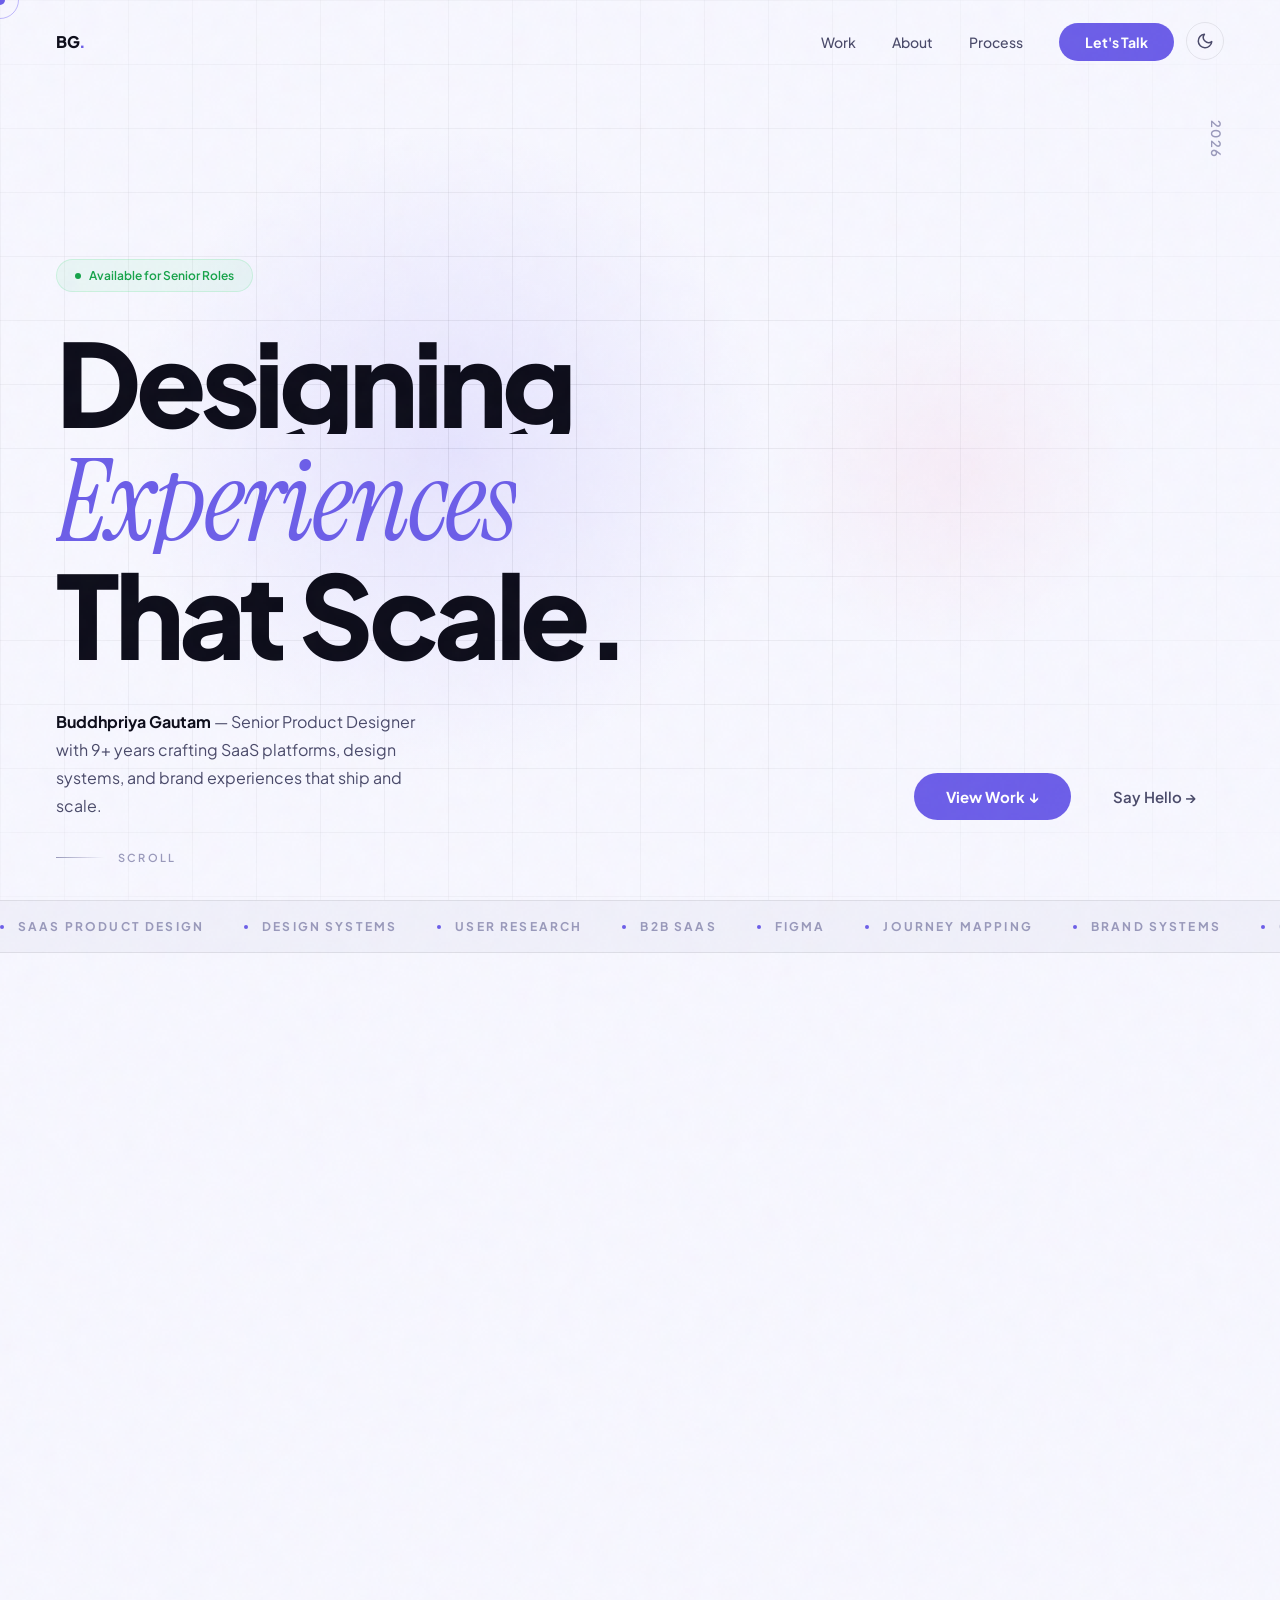
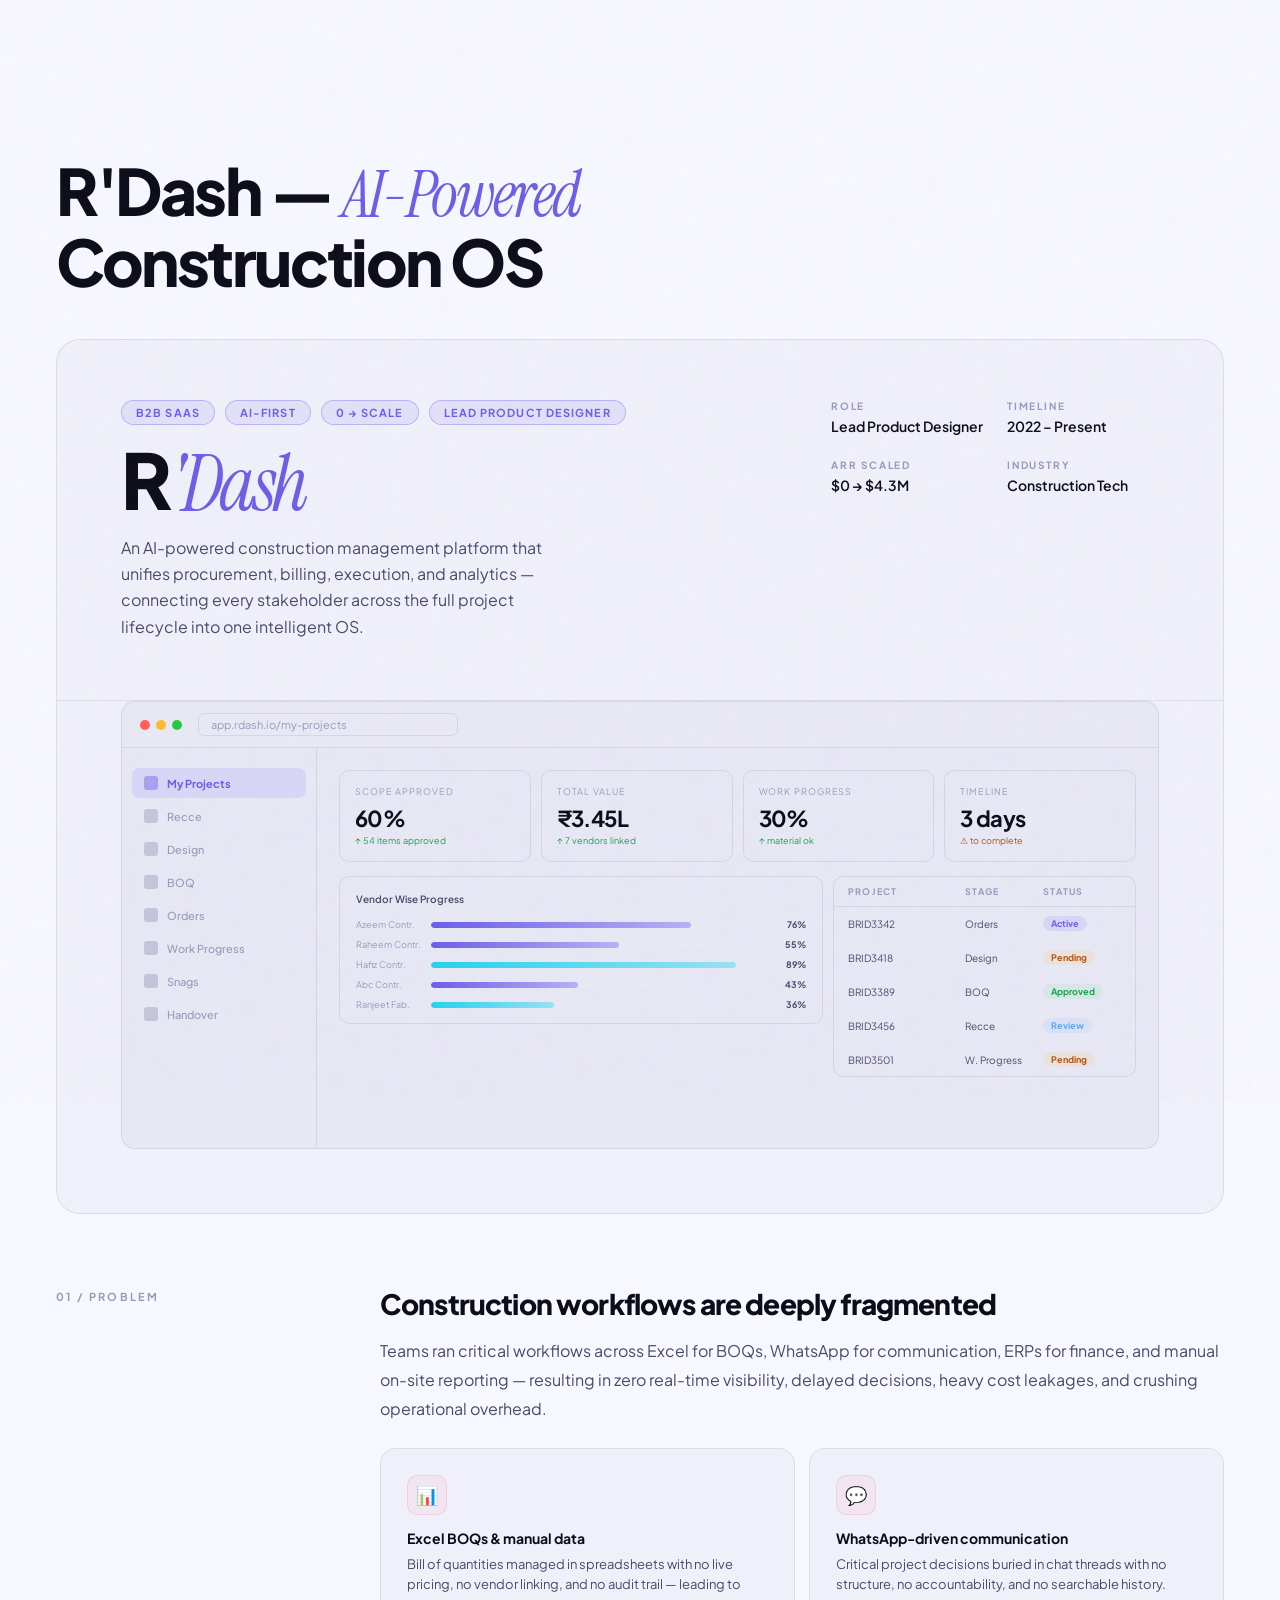
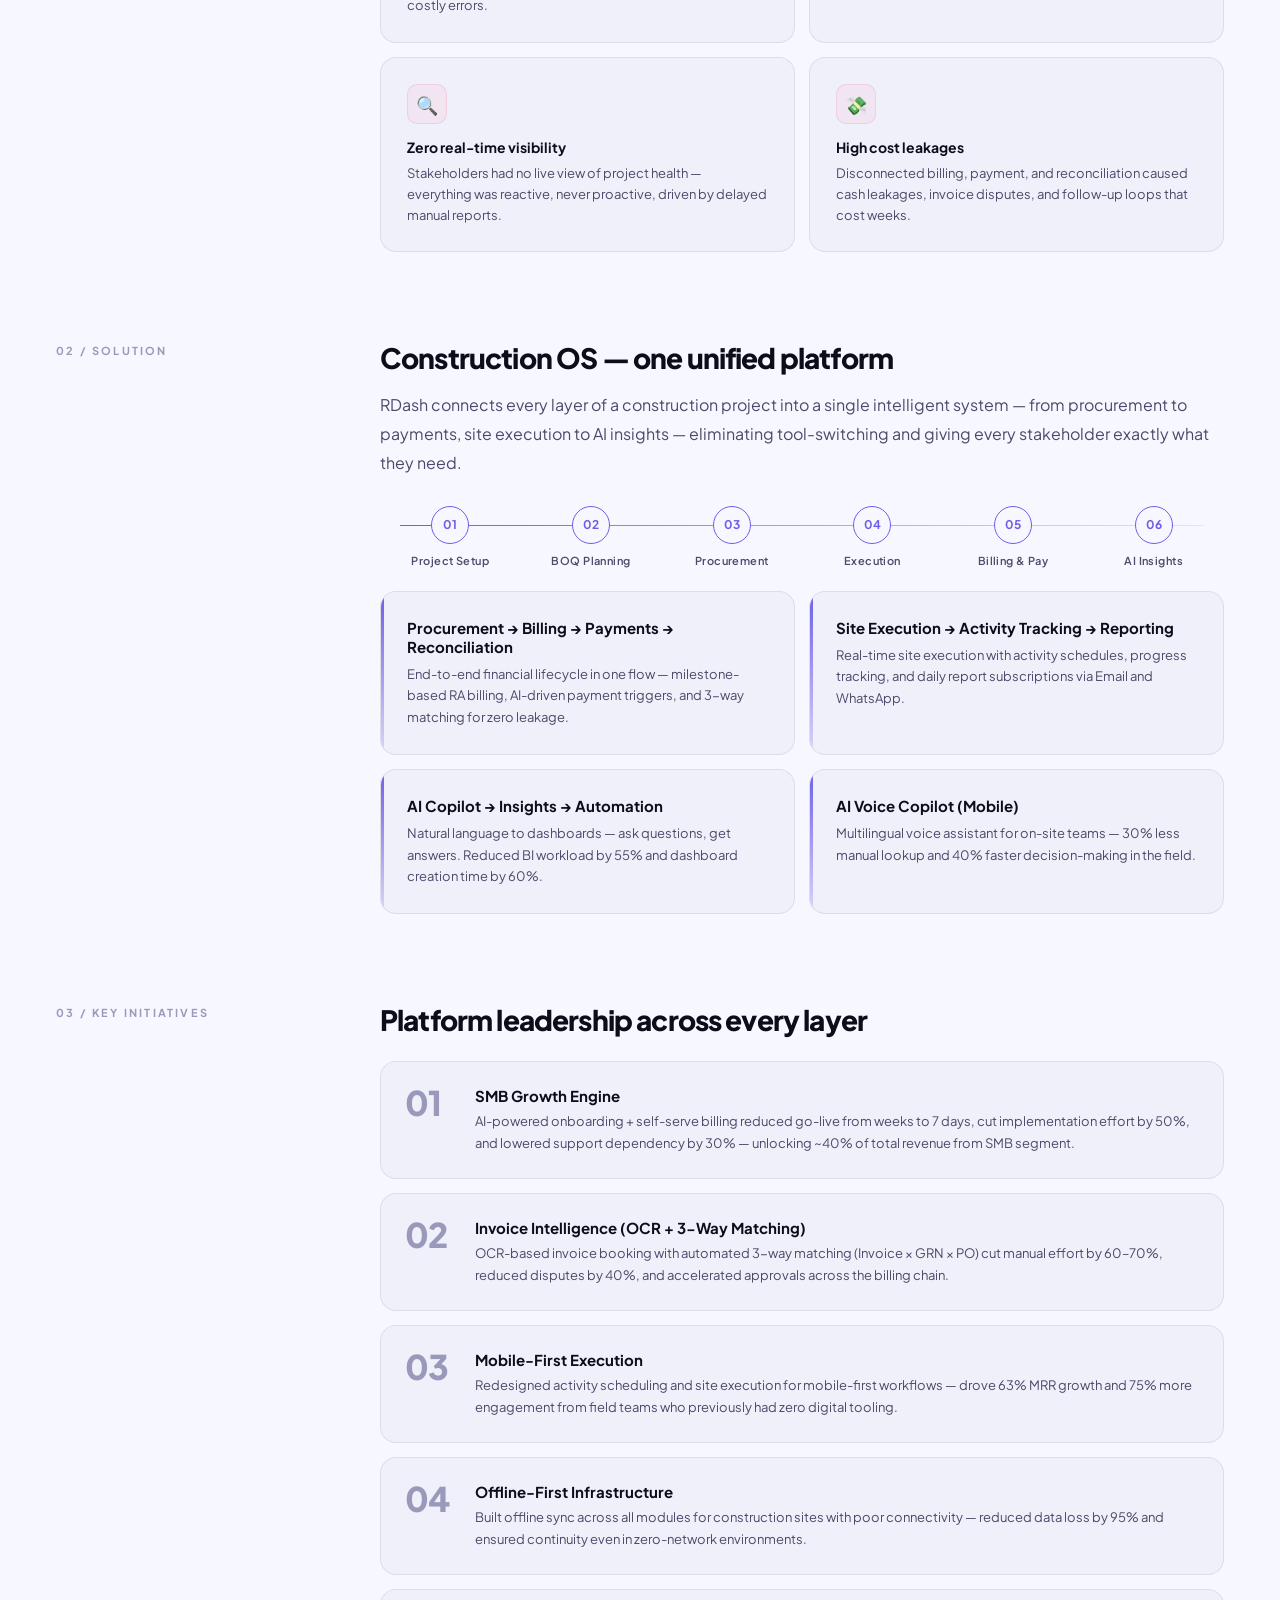
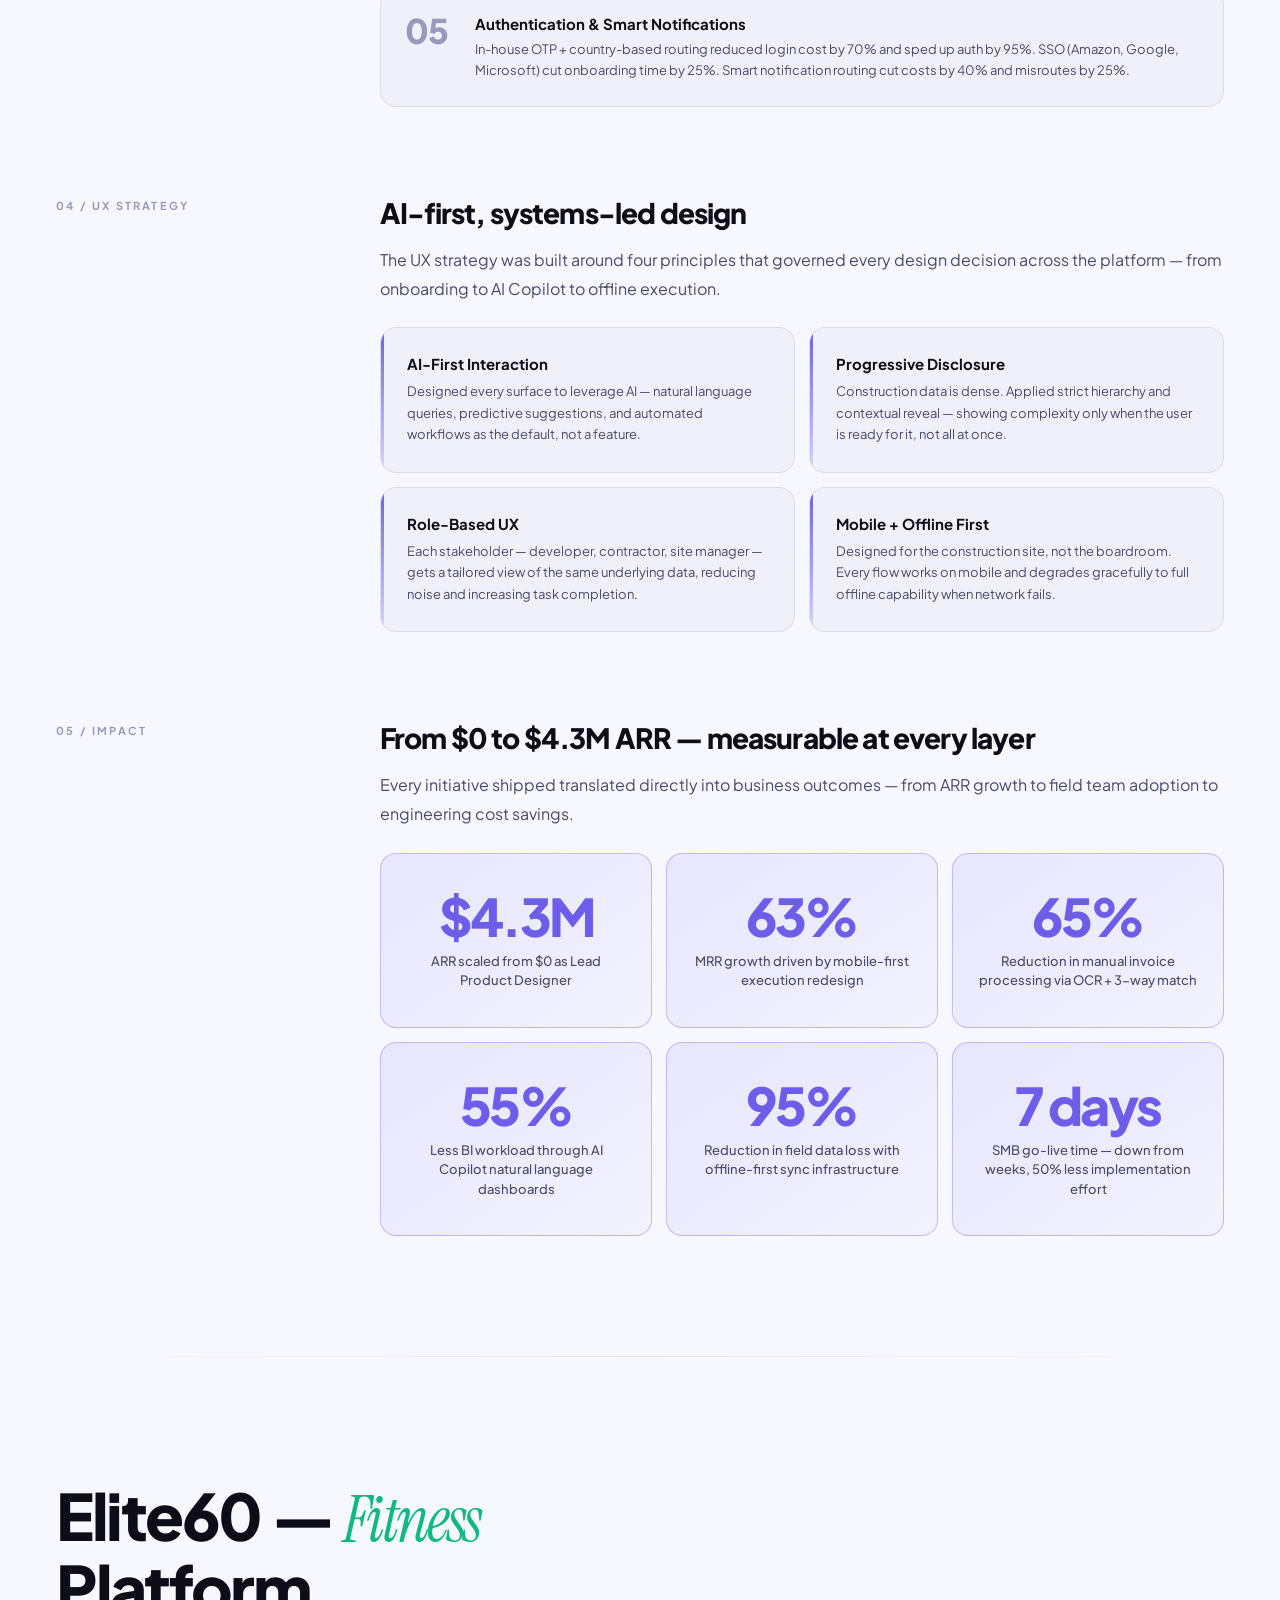
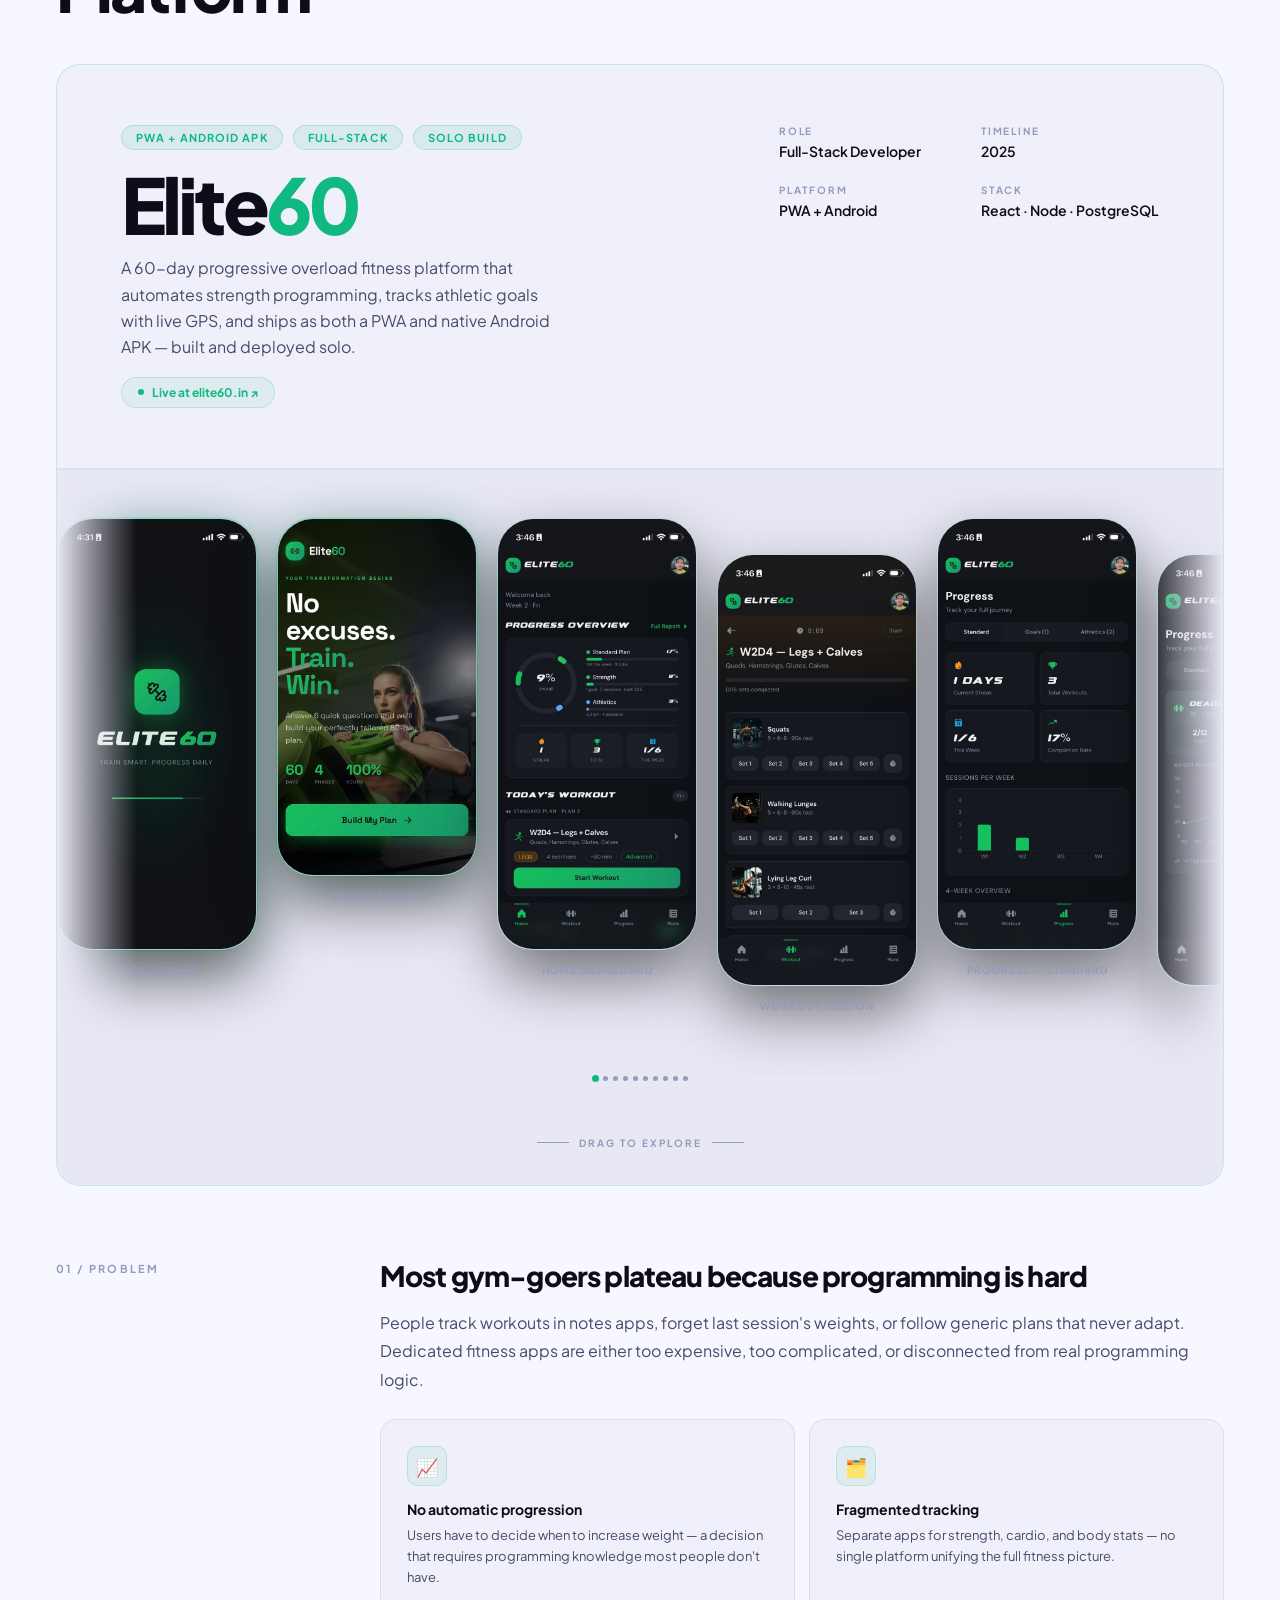
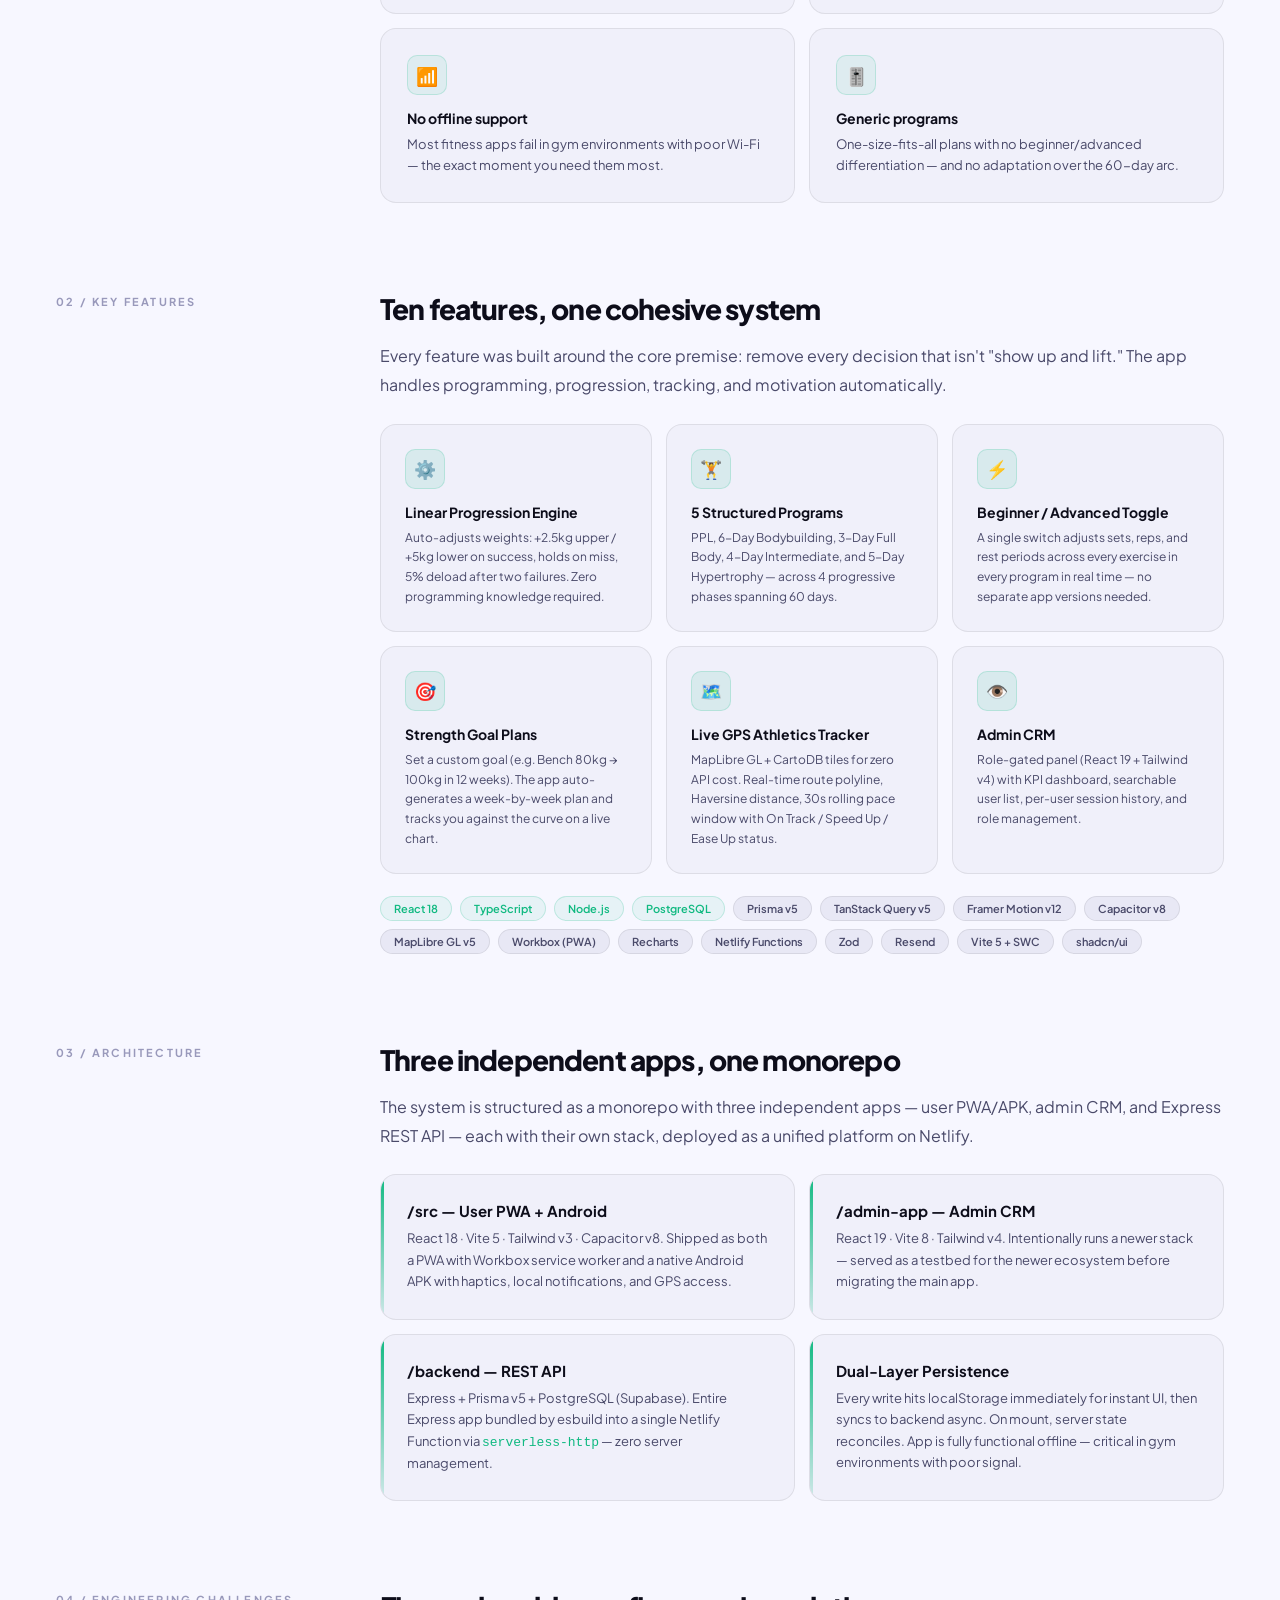
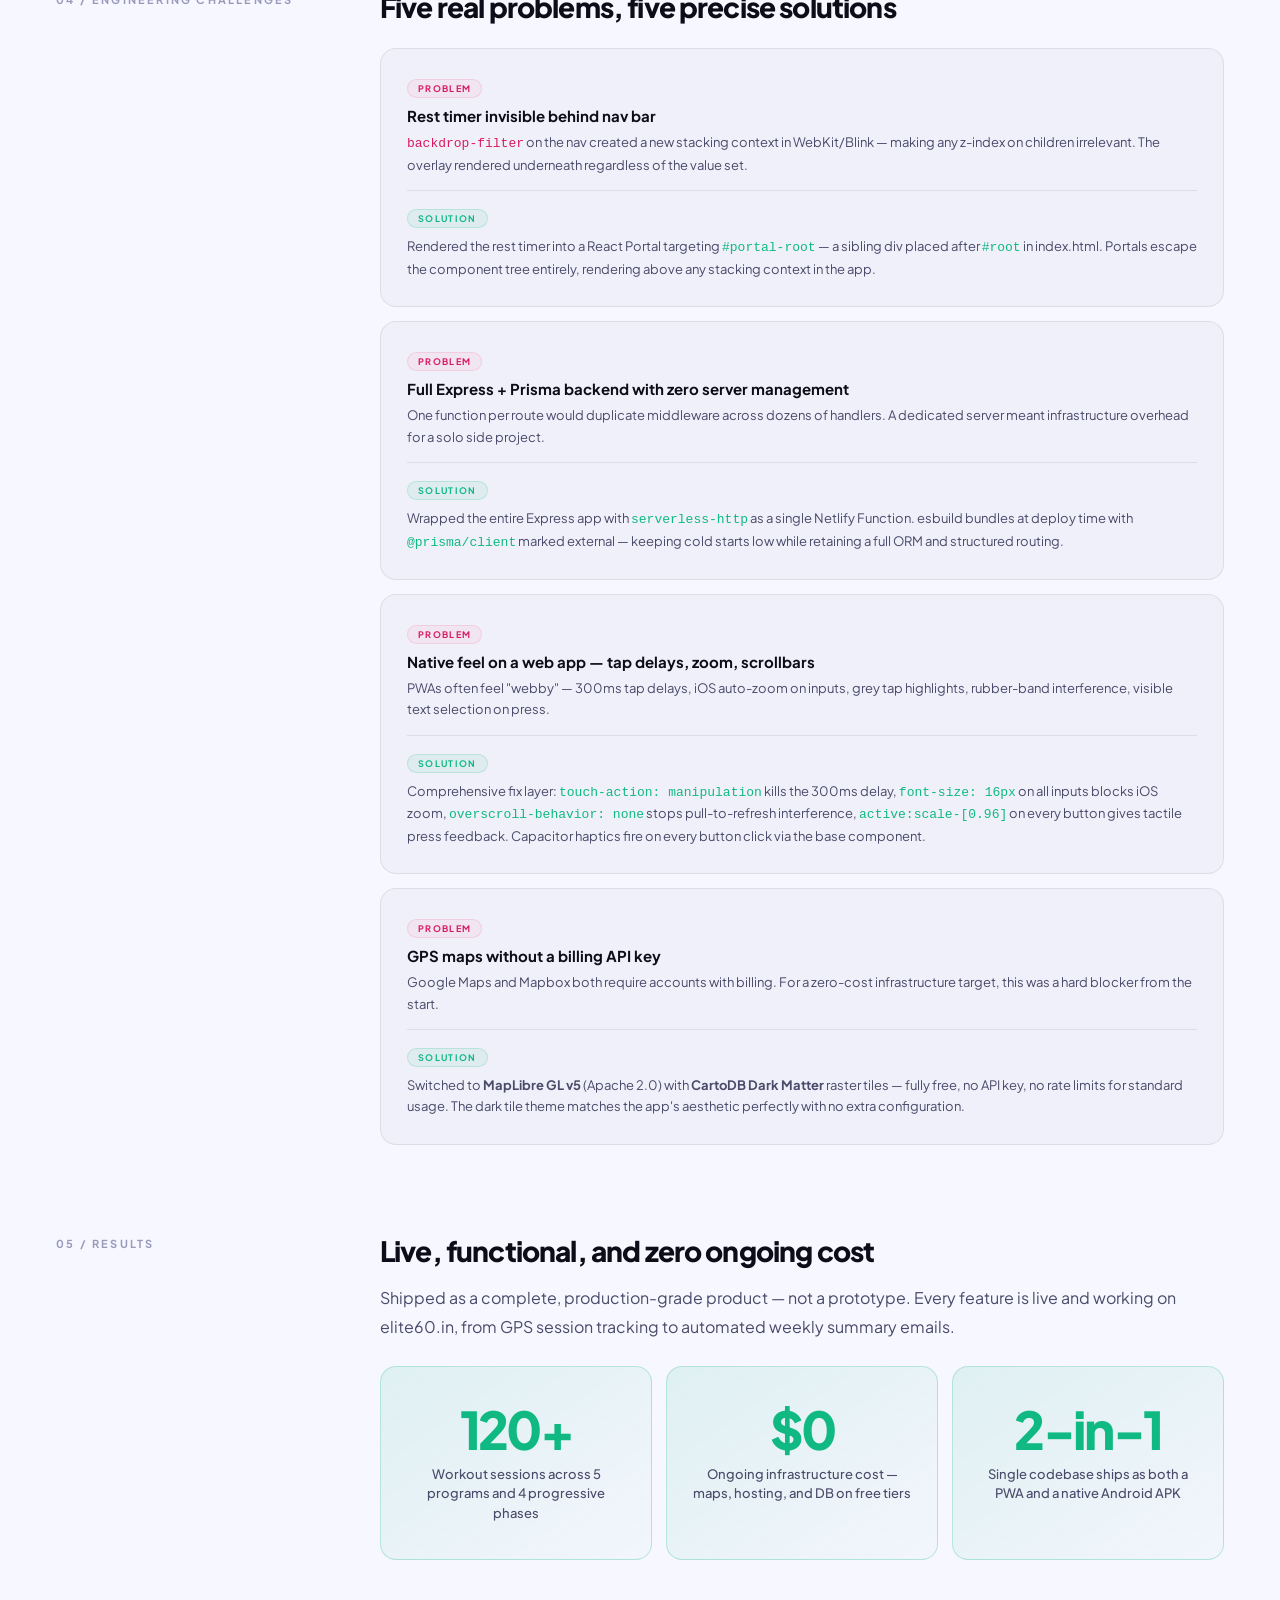
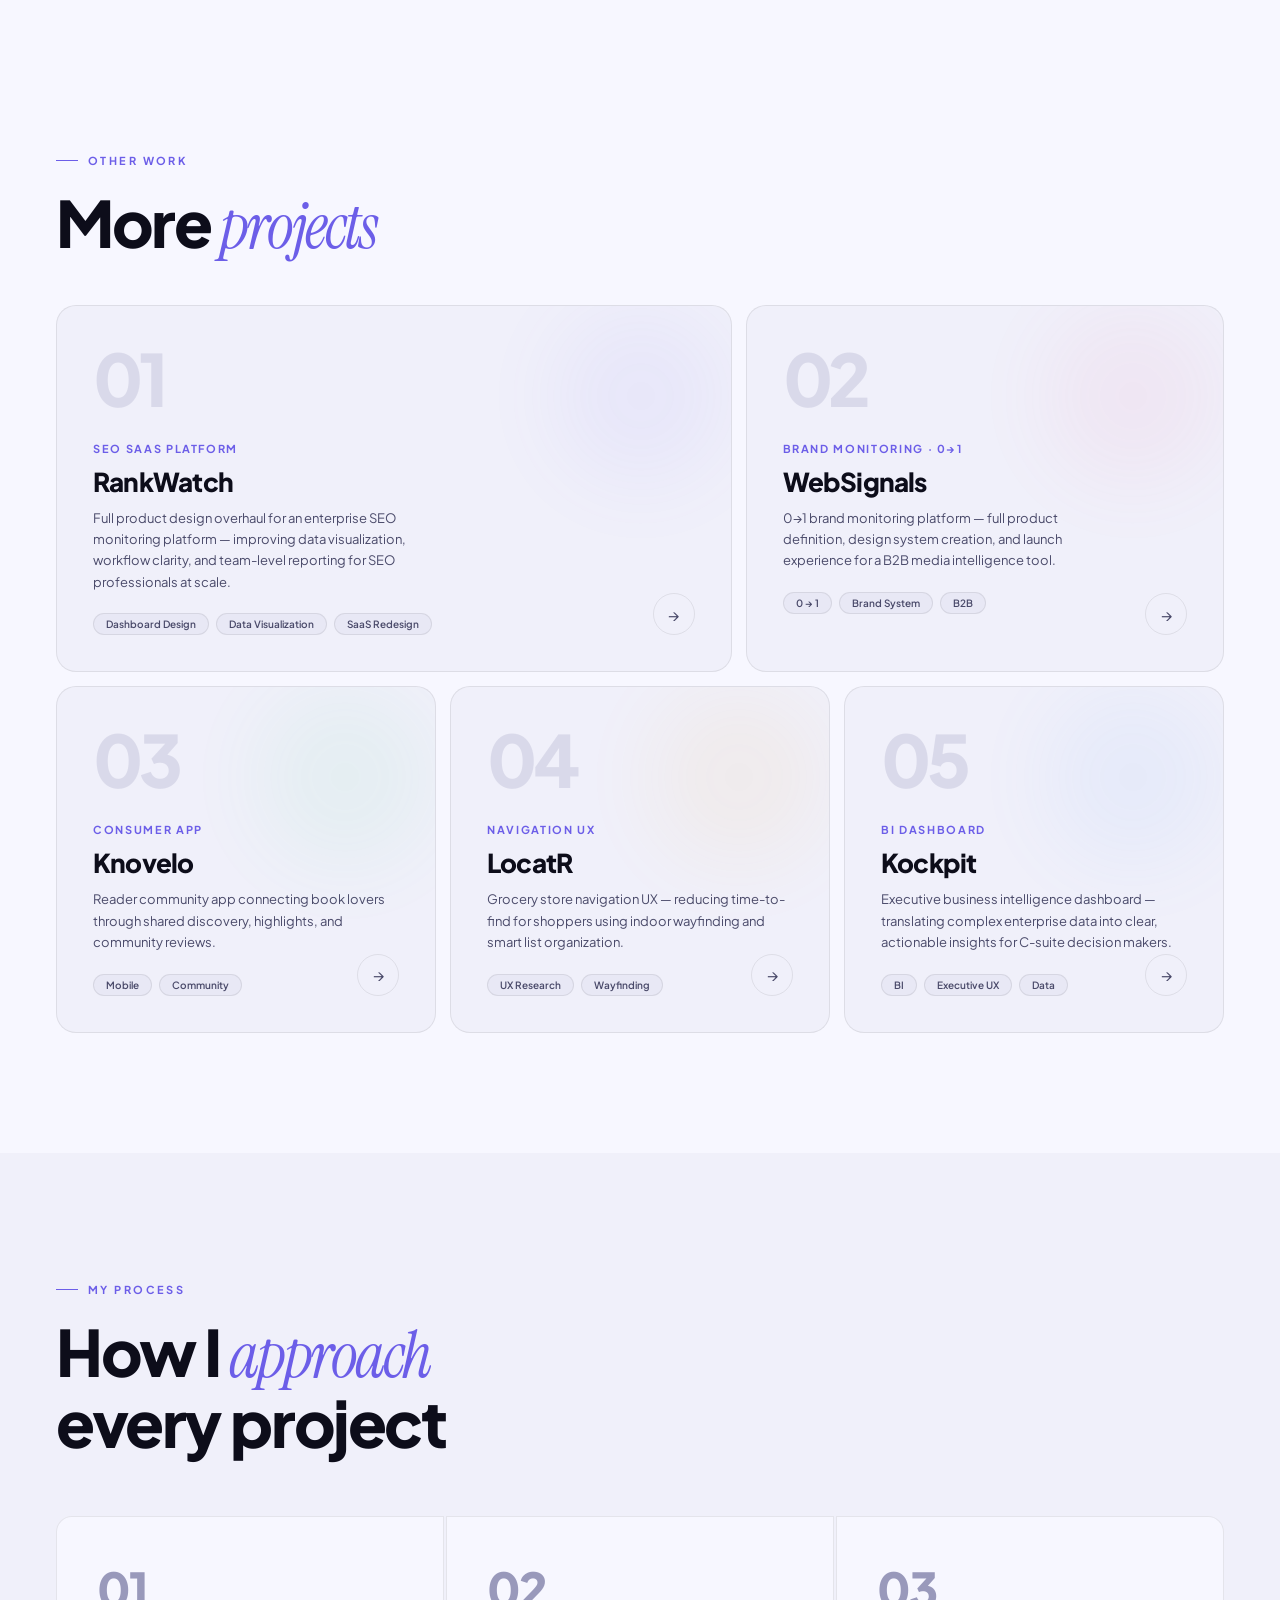
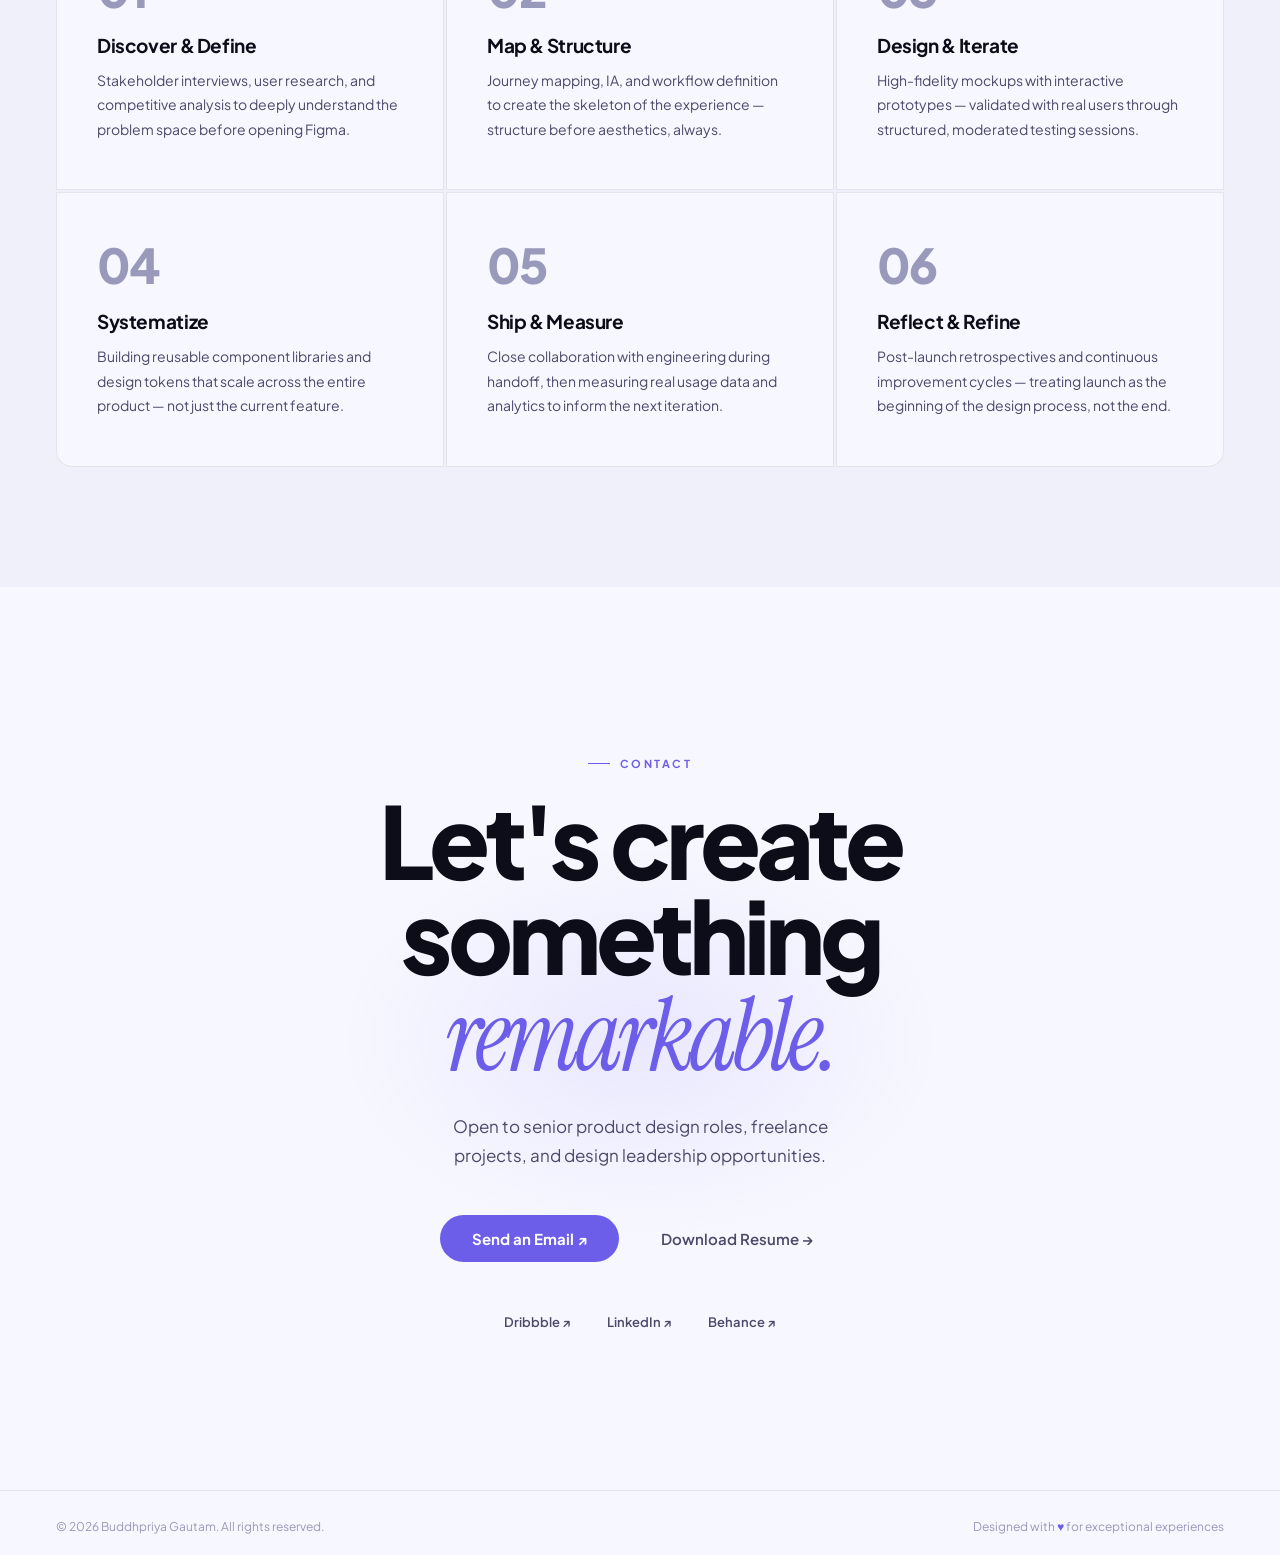
==== commit f309c2cc: "Redesign favicon — dark B. monogram with purple accent, SVG favicon for all pages Co-Authored-By: Cl" ====
--- a/index.html
+++ b/index.html
@@ -14,6 +14,8 @@
   <meta name="apple-mobile-web-app-status-bar-style" content="black-translucent">
   <meta name="apple-mobile-web-app-title" content="Buddh Portfolio">
   <link rel="apple-touch-icon" href="/icons/apple-touch-icon.png">
+  <link rel="icon" type="image/svg+xml" href="/favicon.svg">
+  <link rel="icon" type="image/png" sizes="32x32" href="/icons/icon-32.png">
   <link rel="icon" type="image/png" sizes="192x192" href="/icons/icon-192.png">
   <link rel="icon" type="image/png" sizes="512x512" href="/icons/icon-512.png">
 
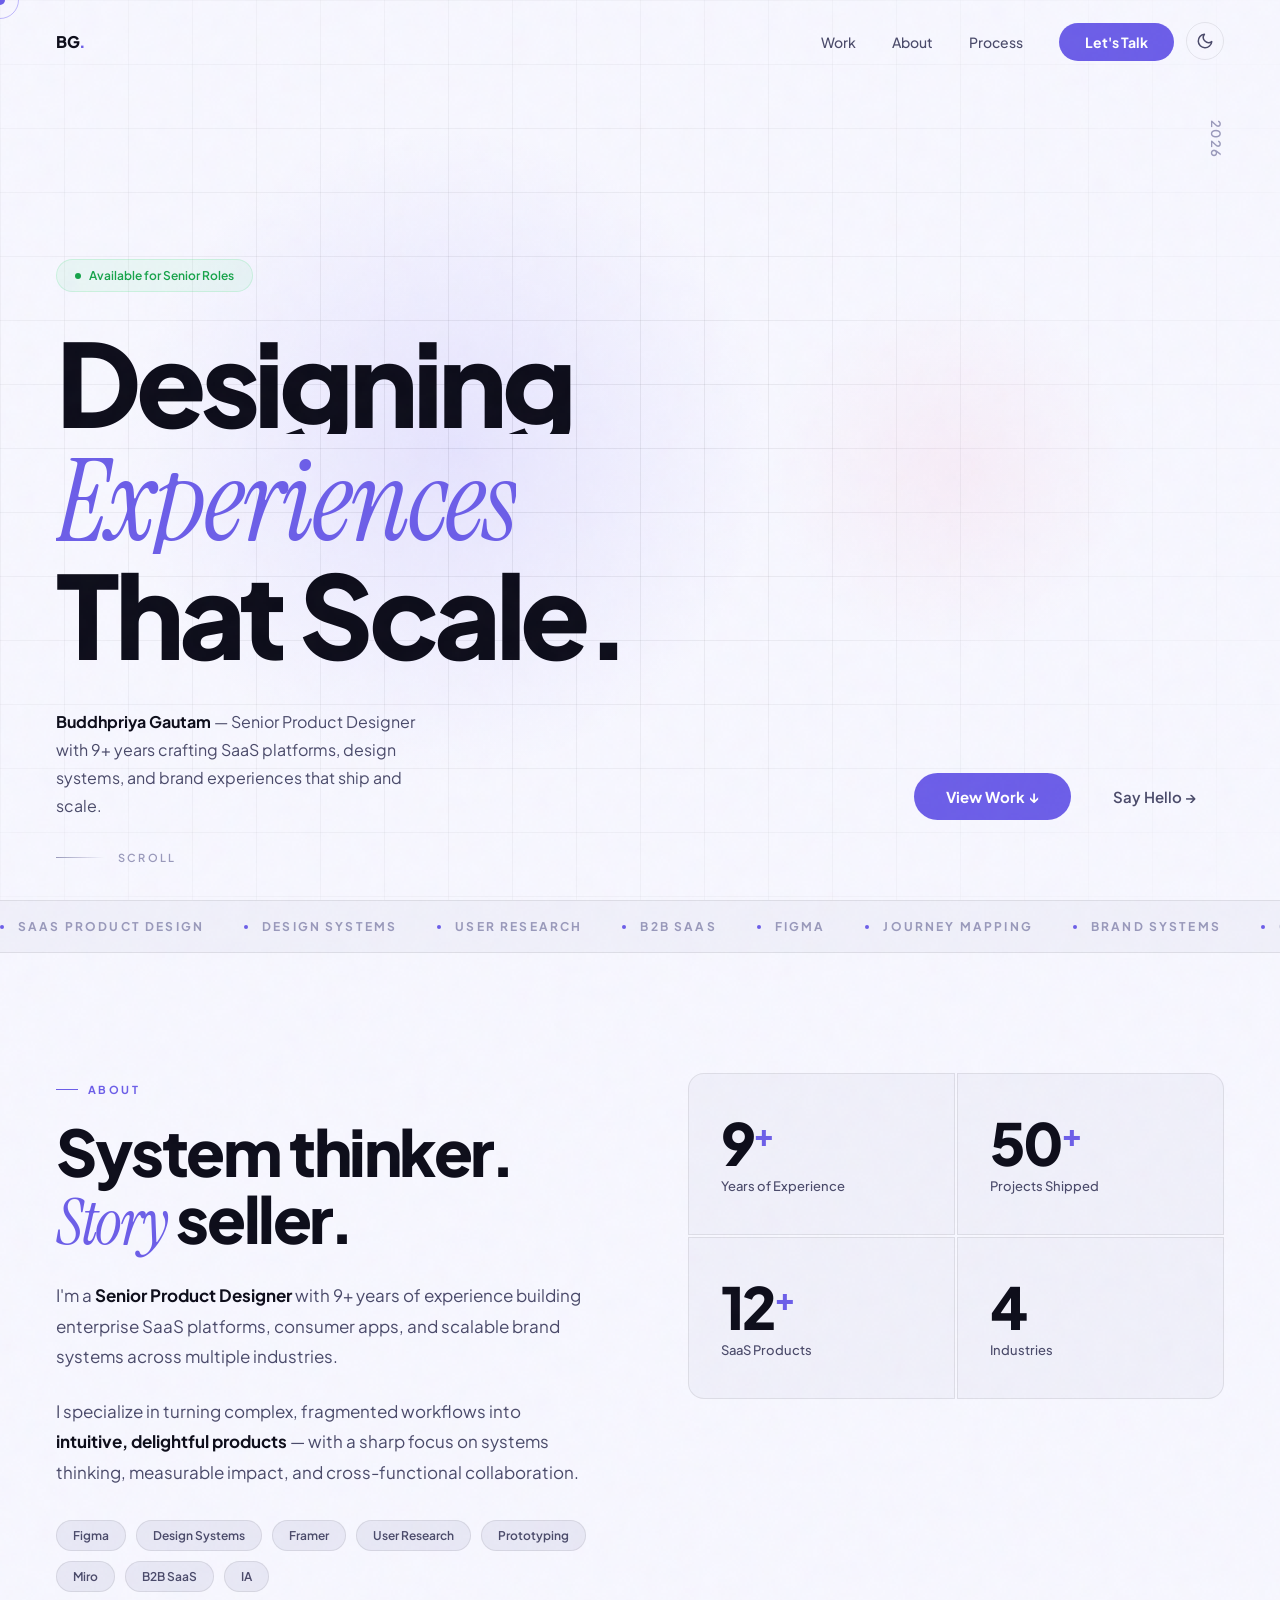
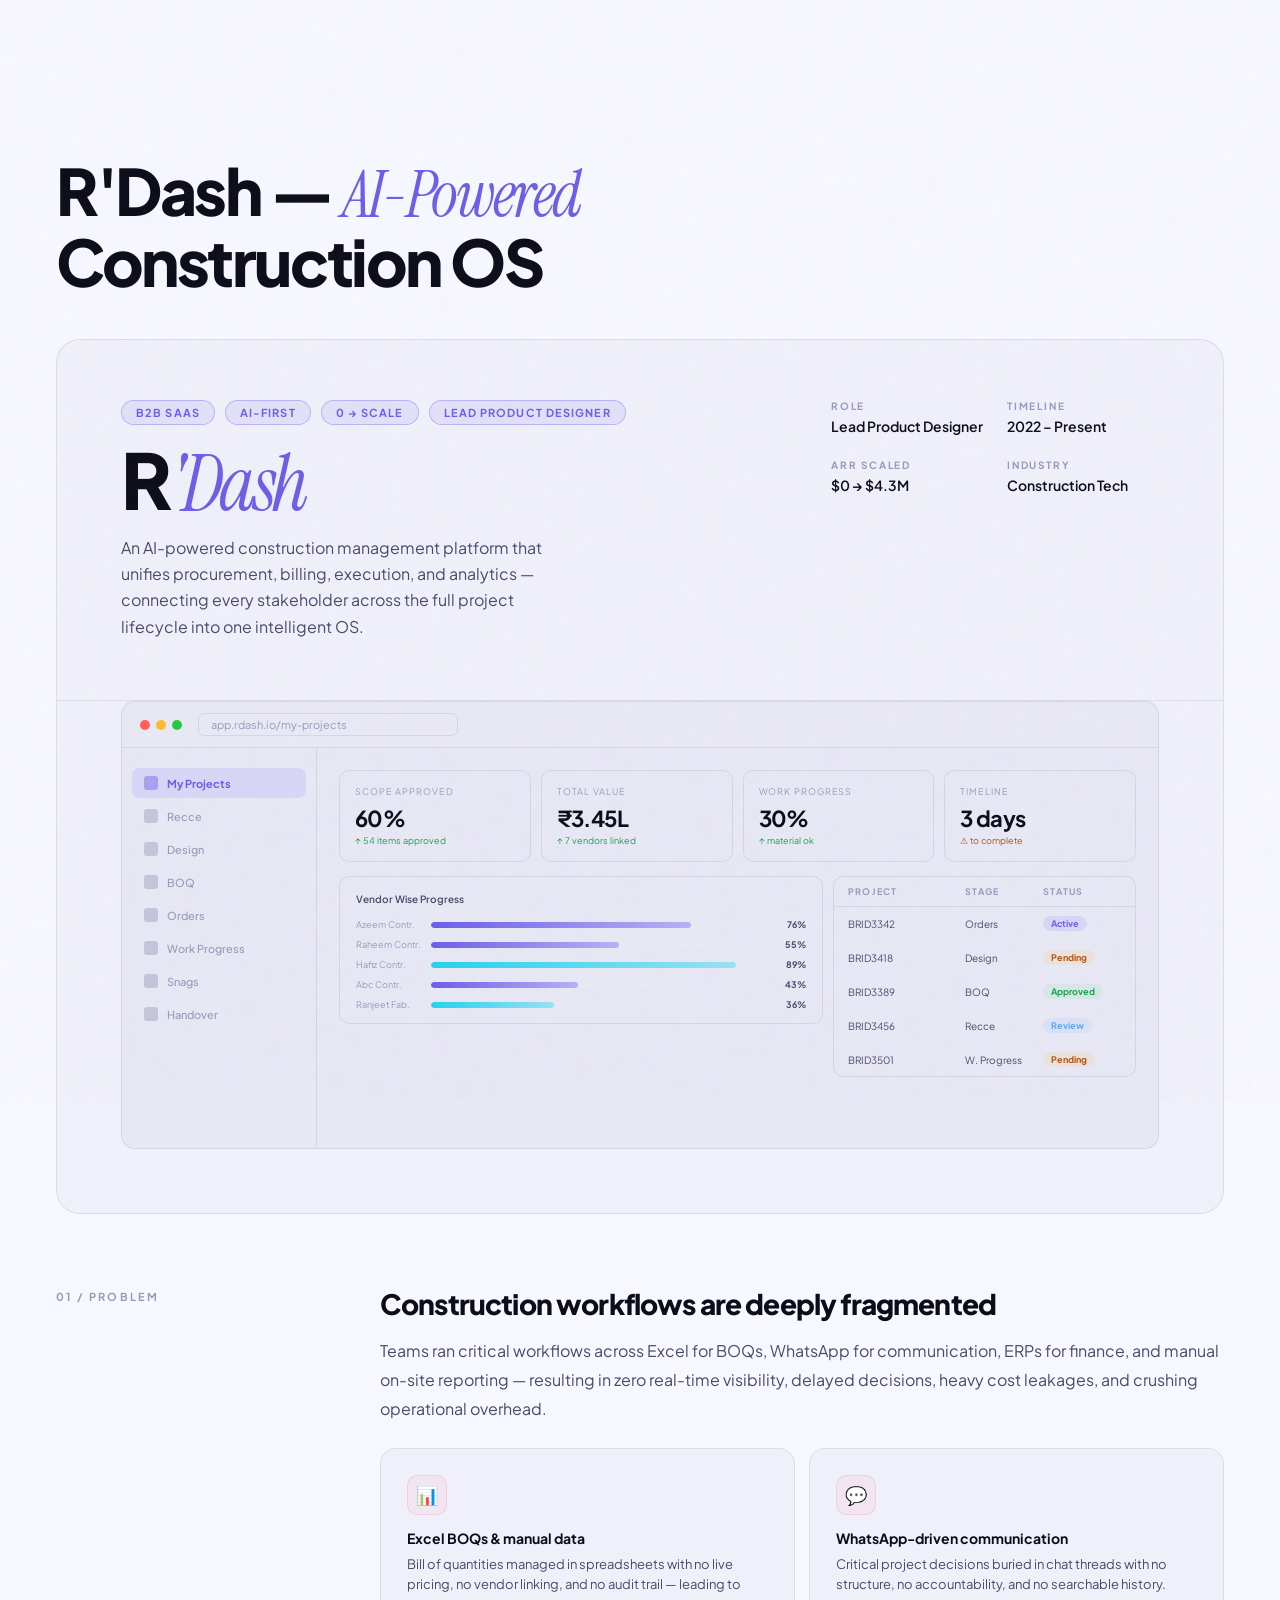
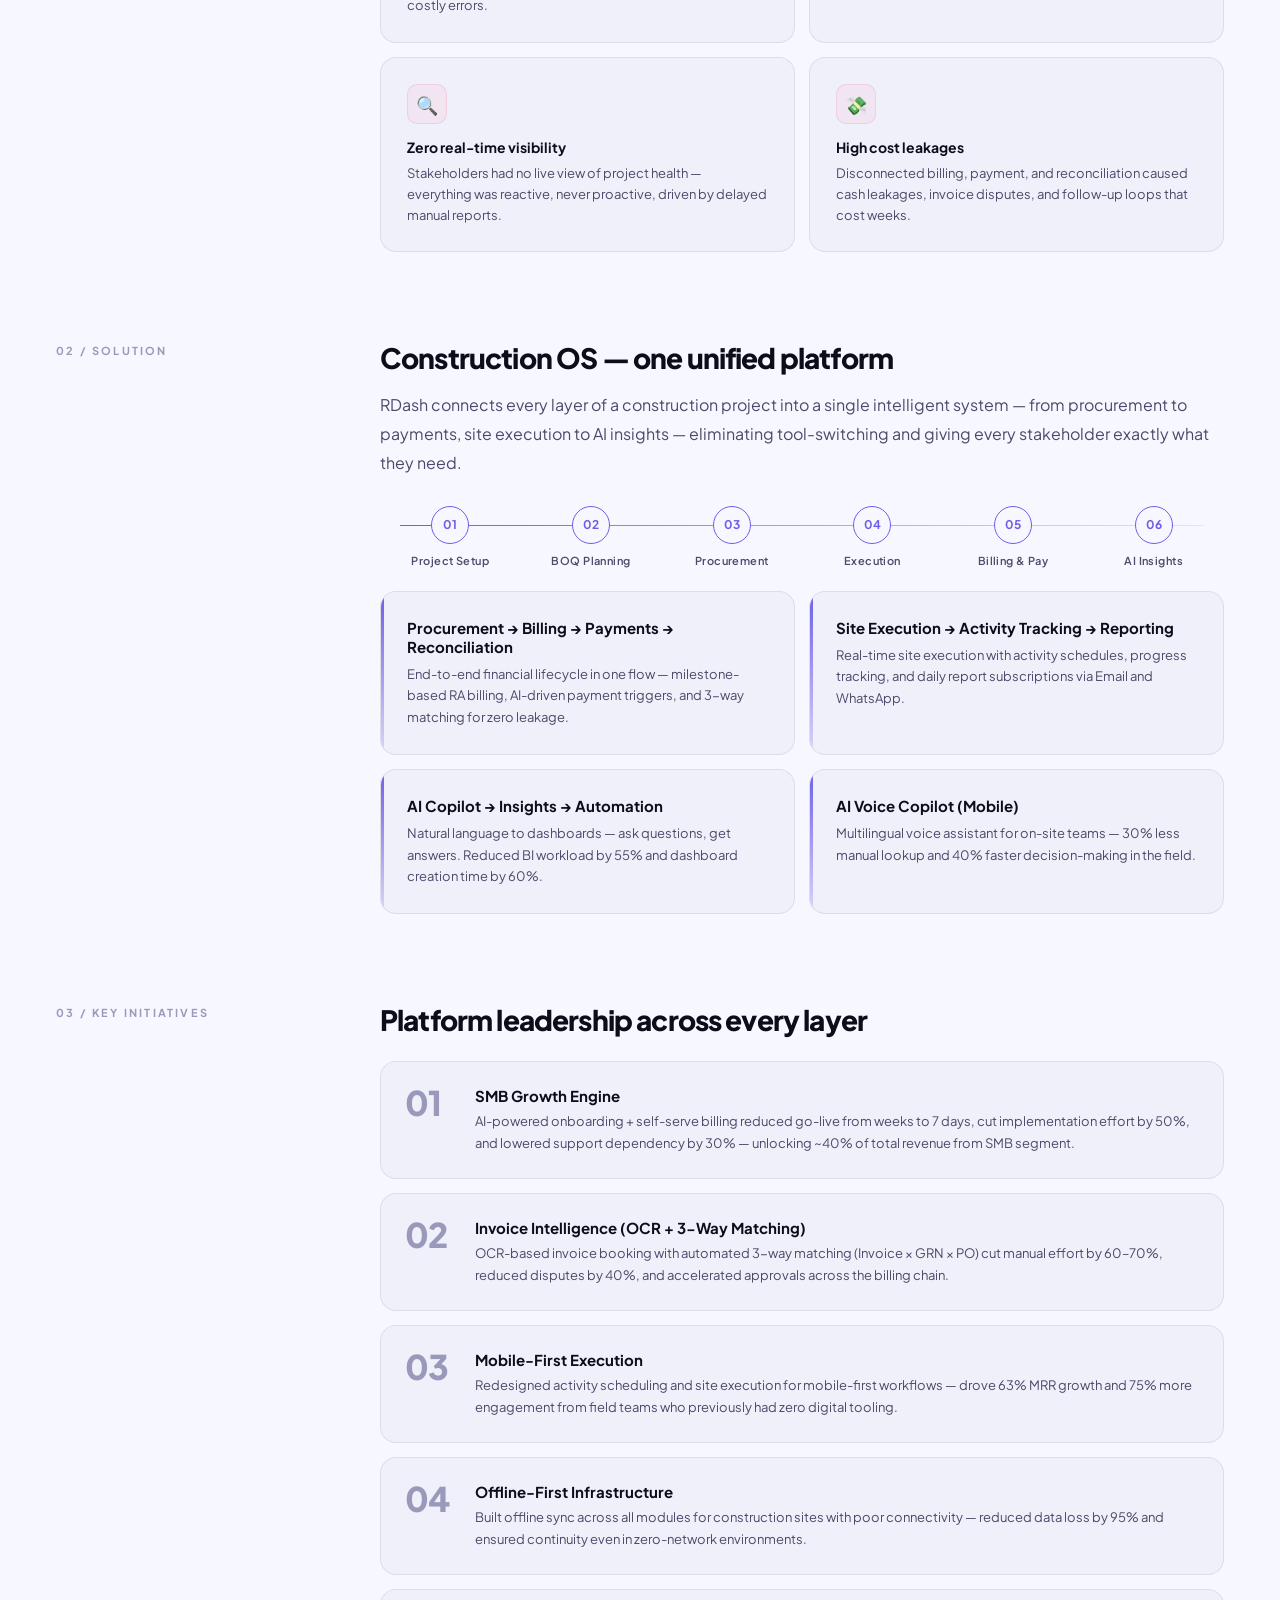
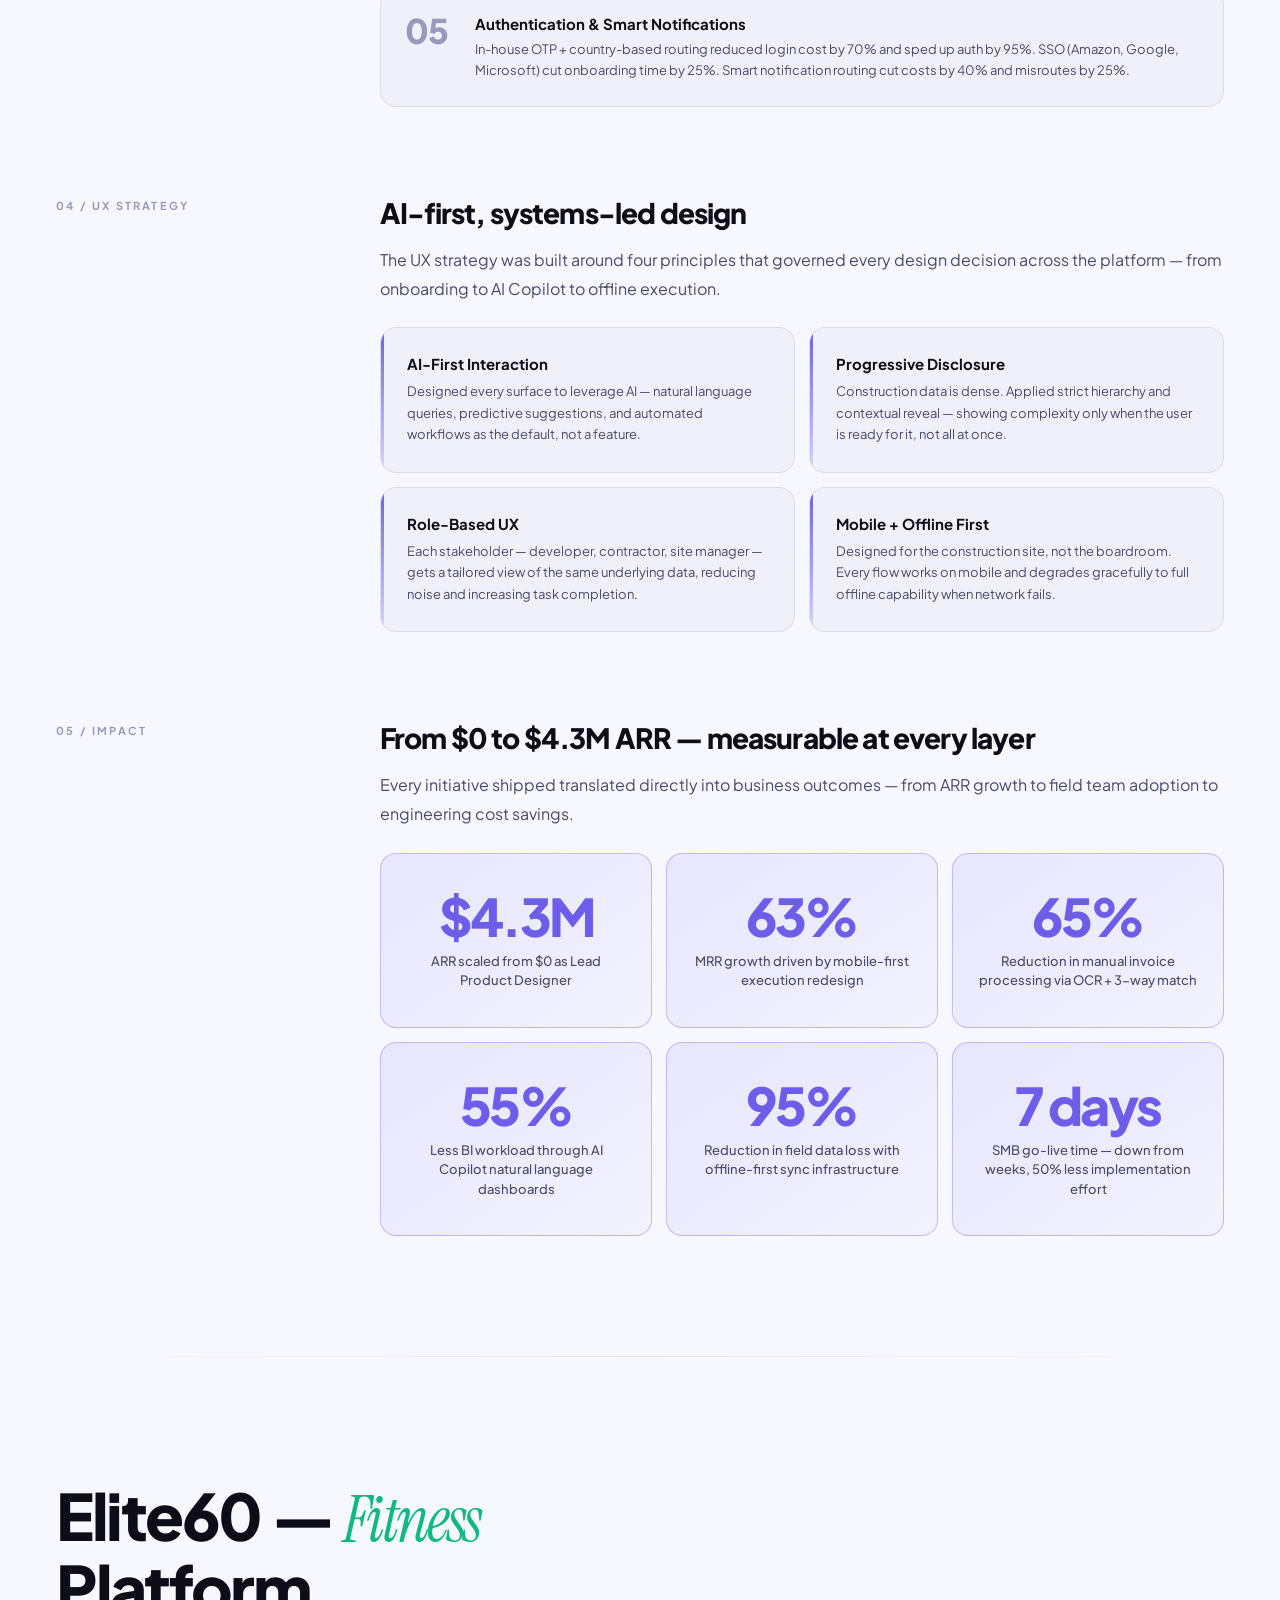
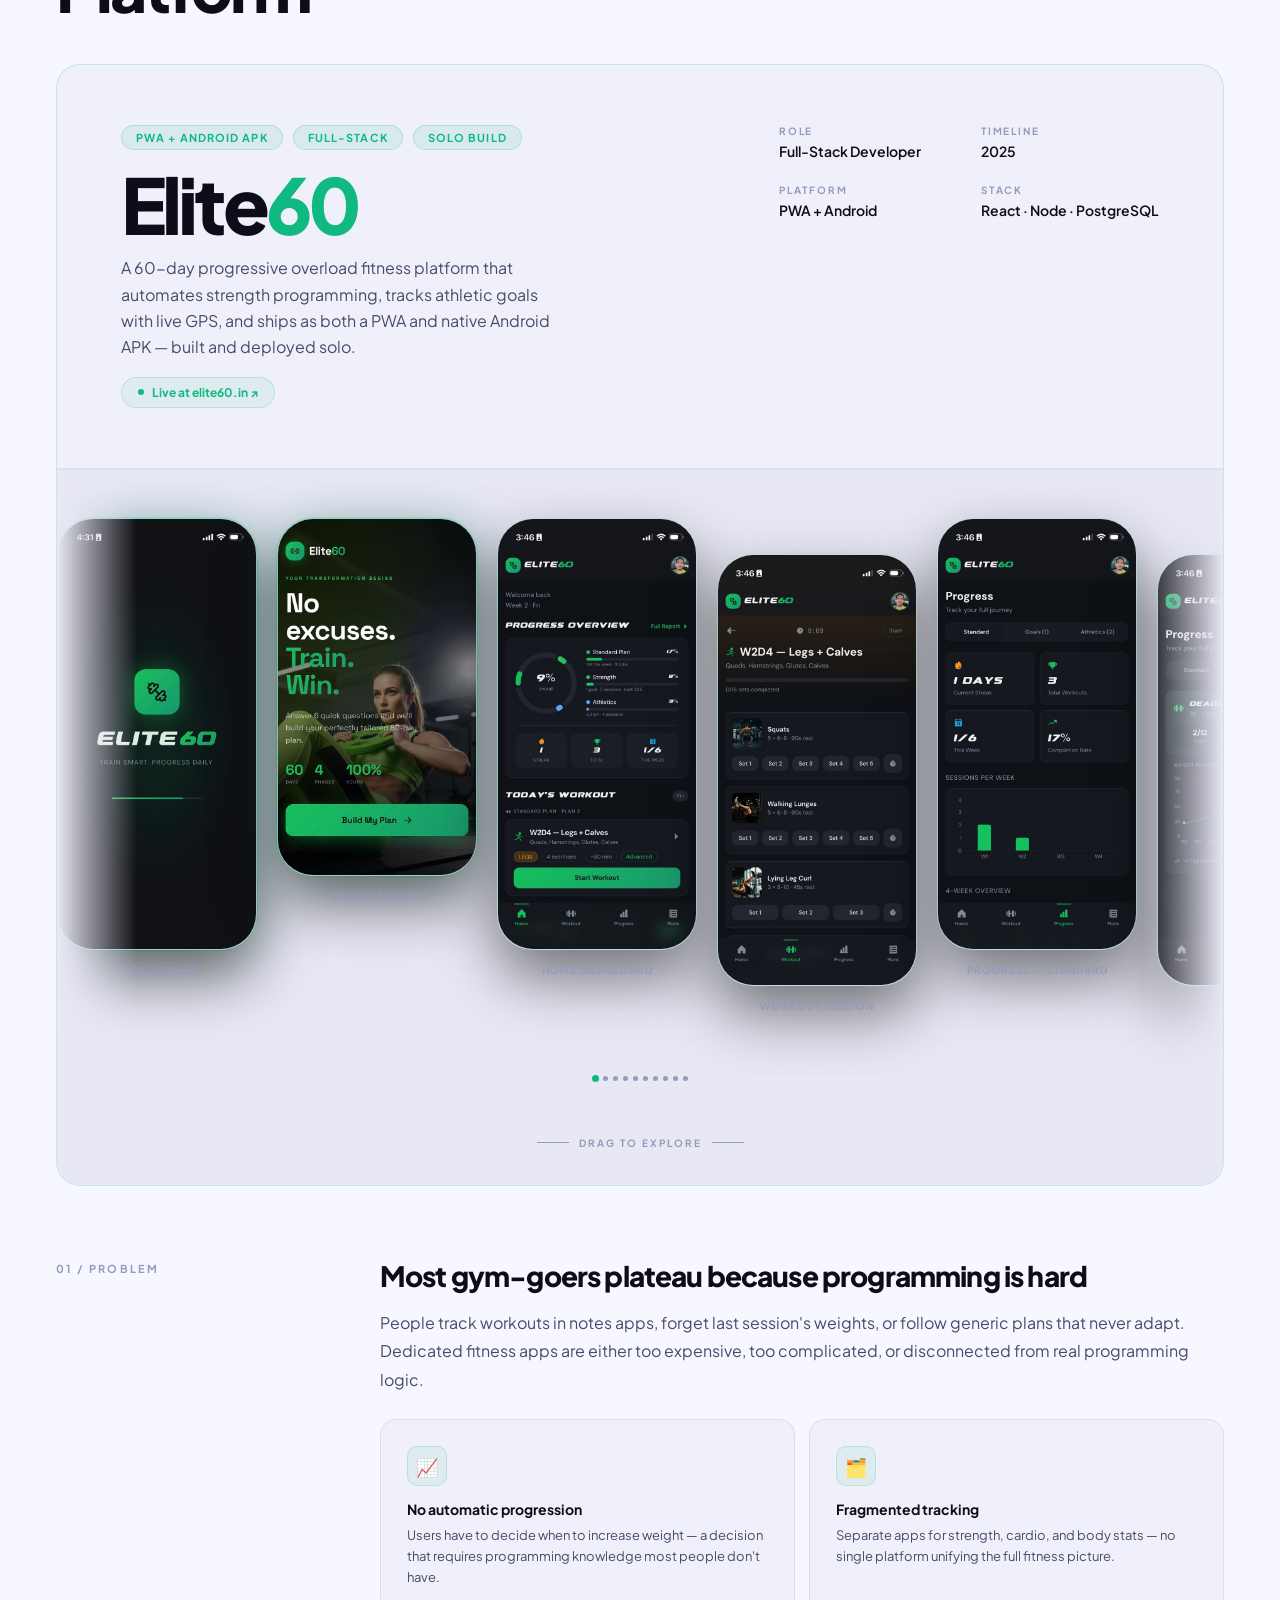
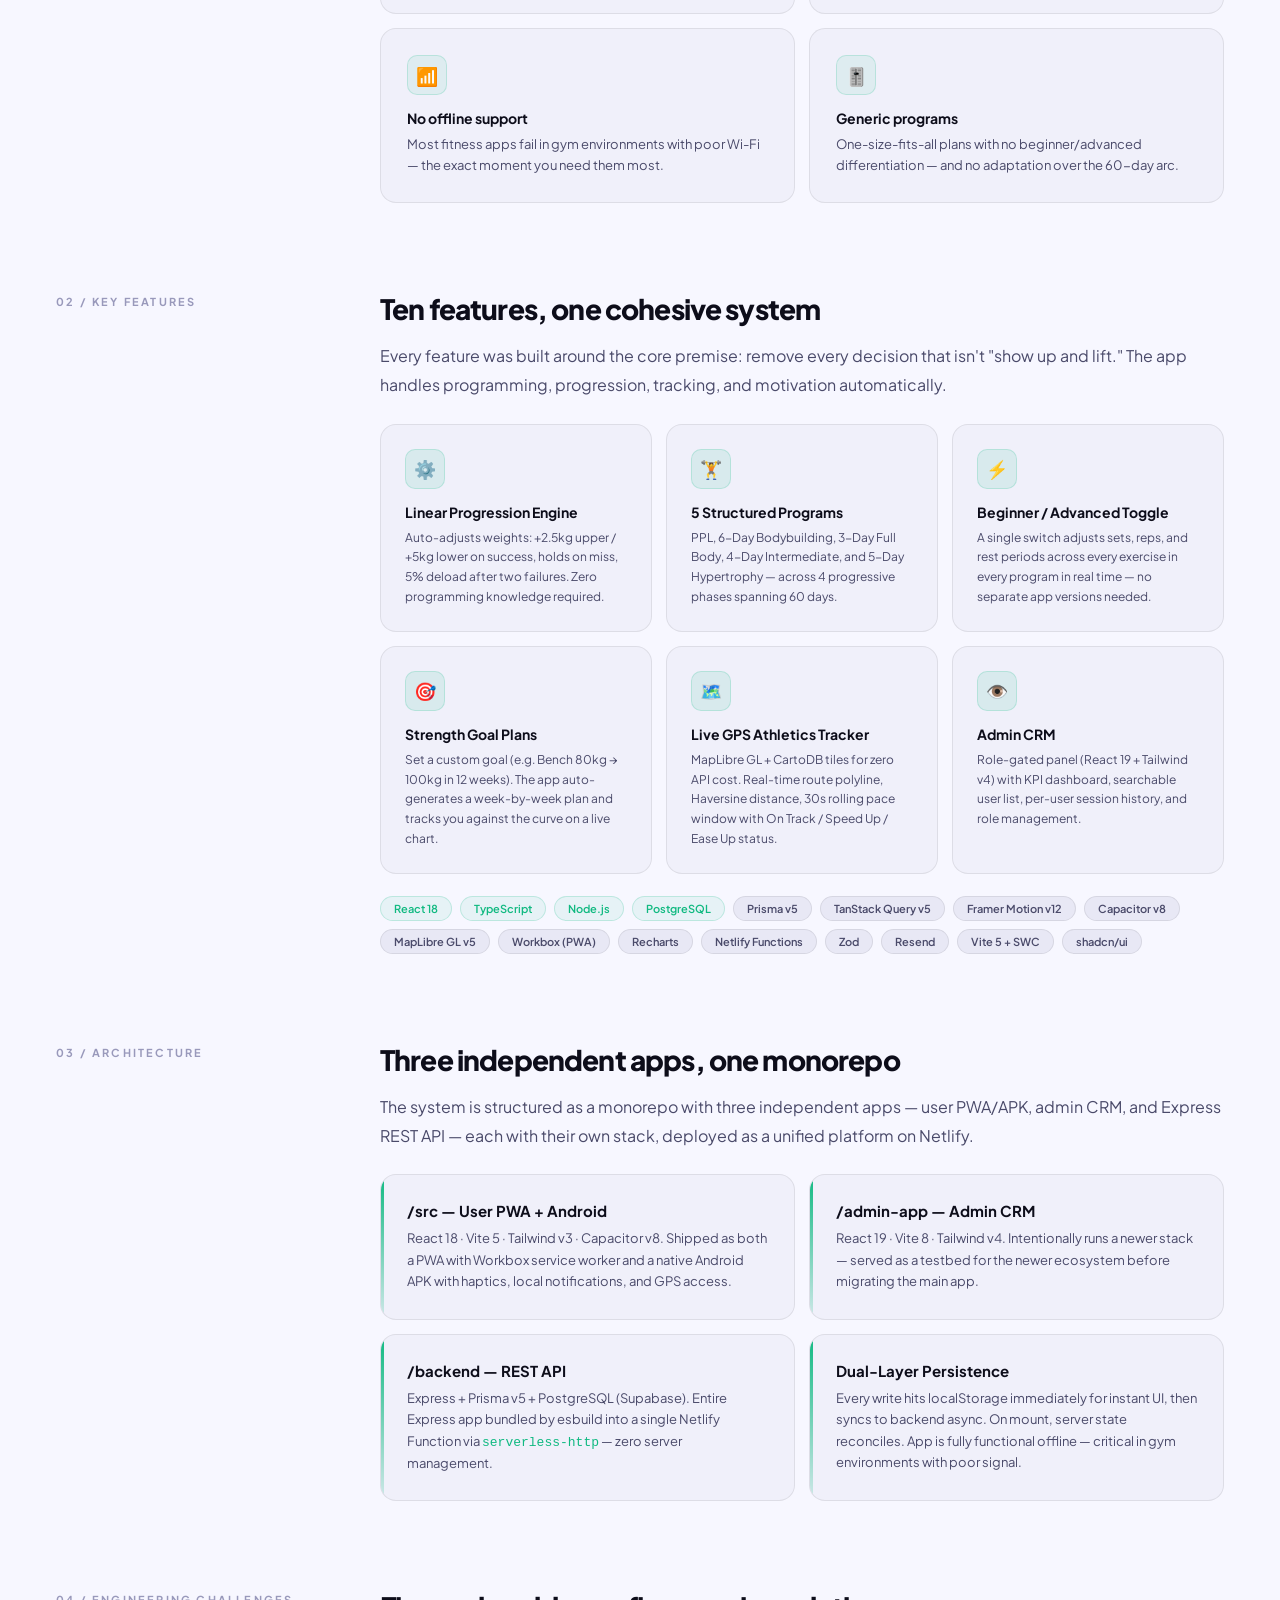
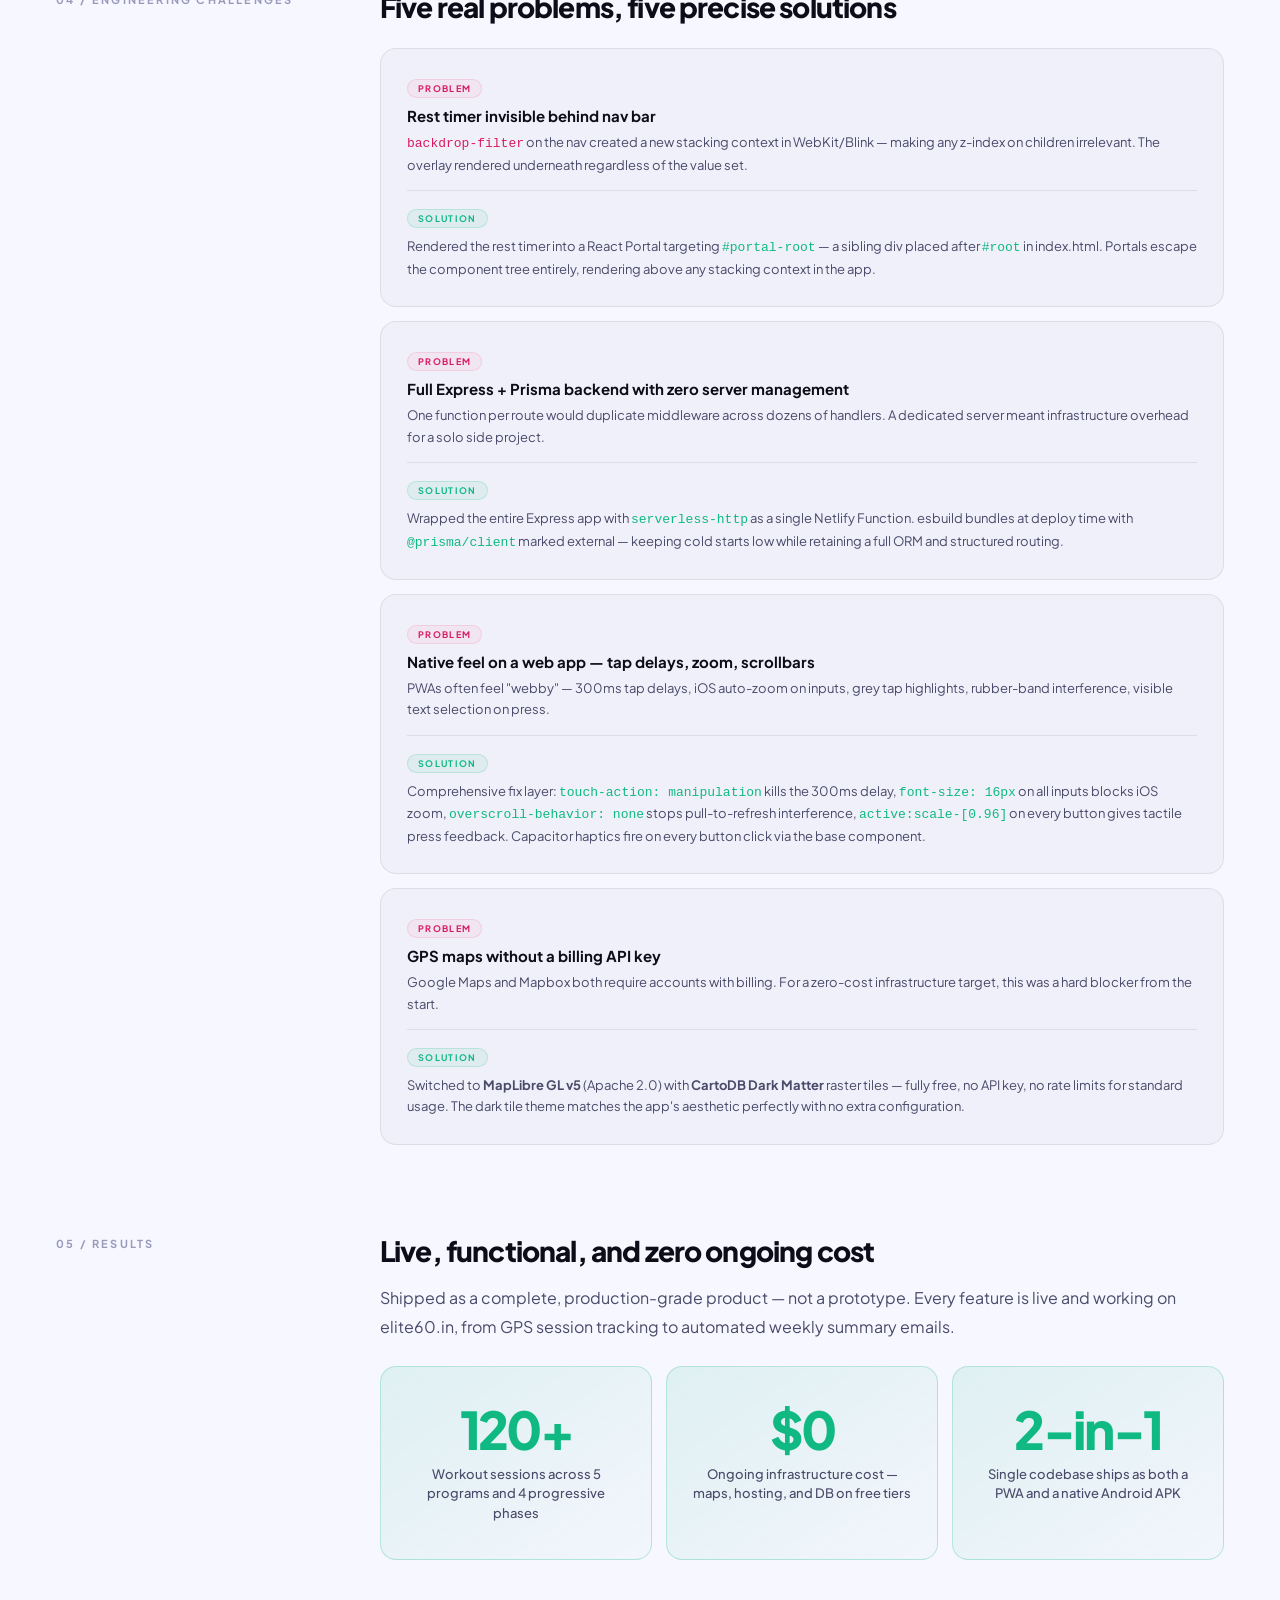
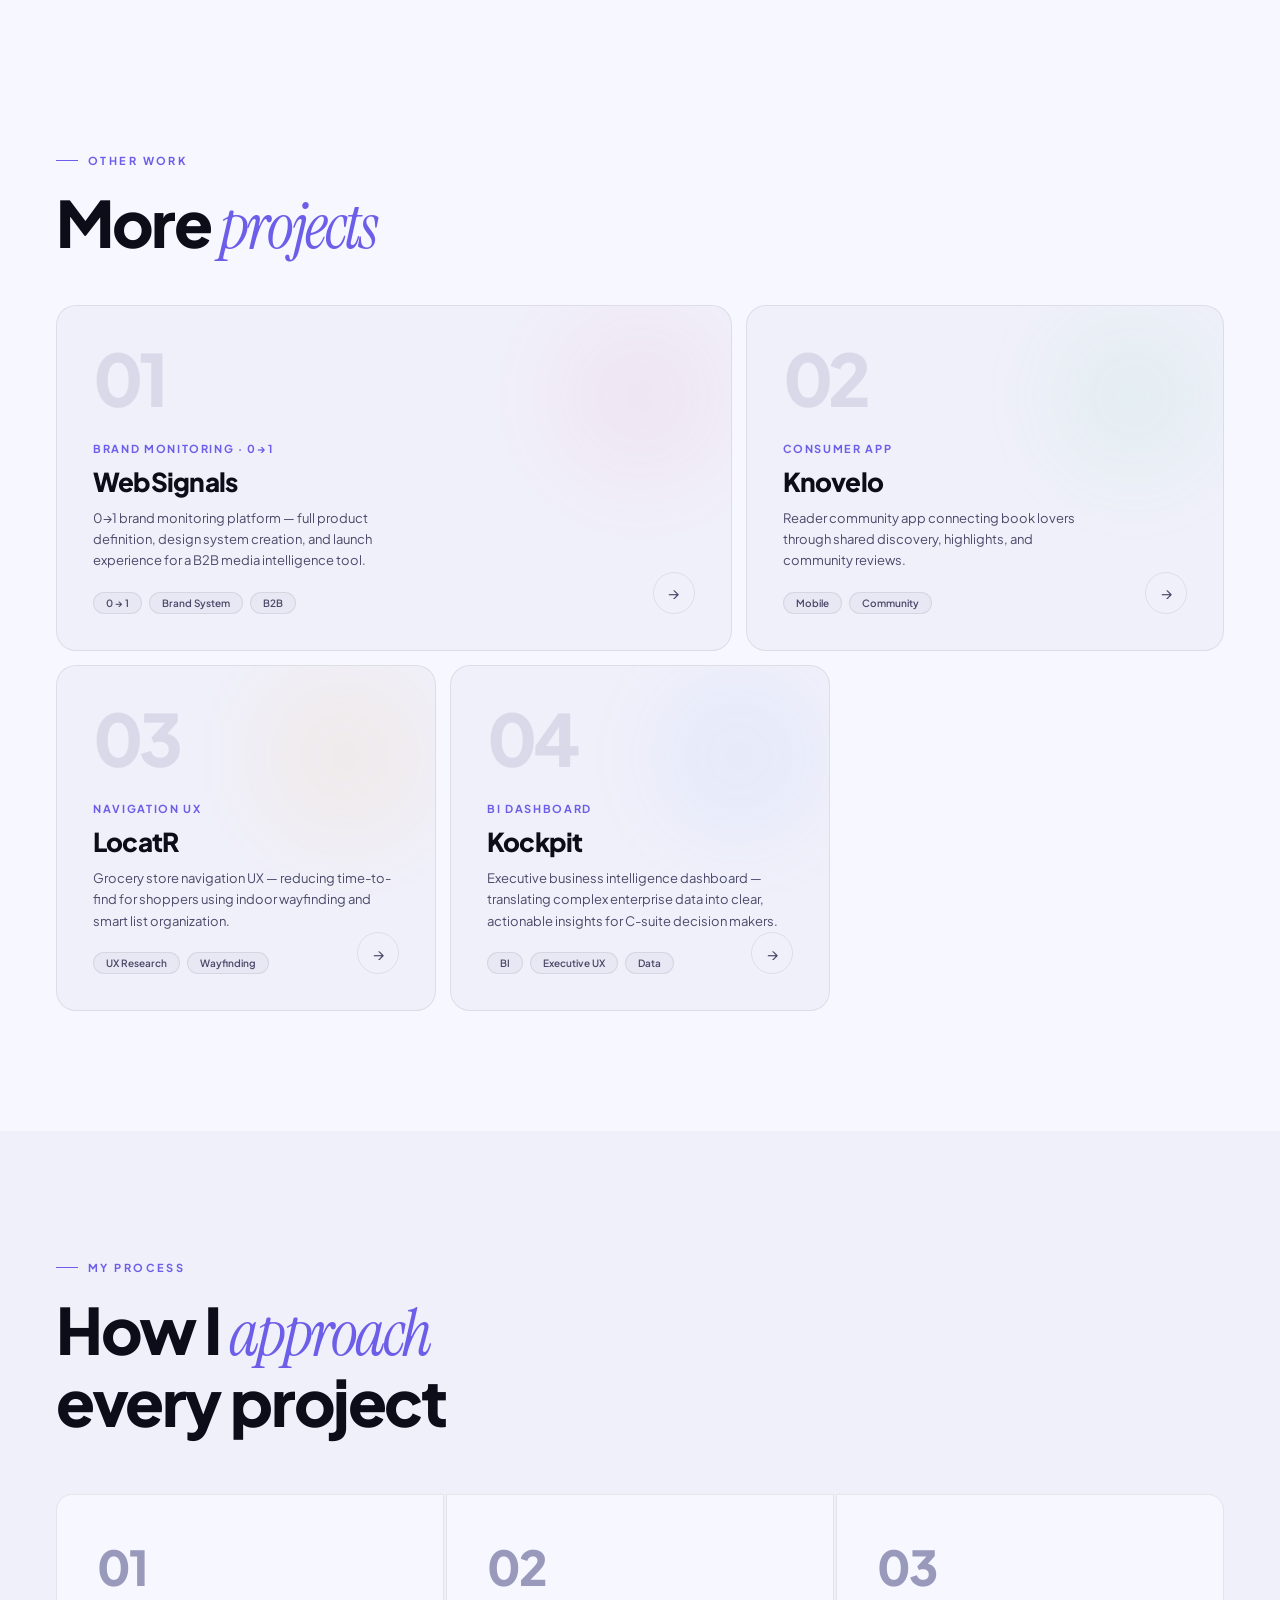
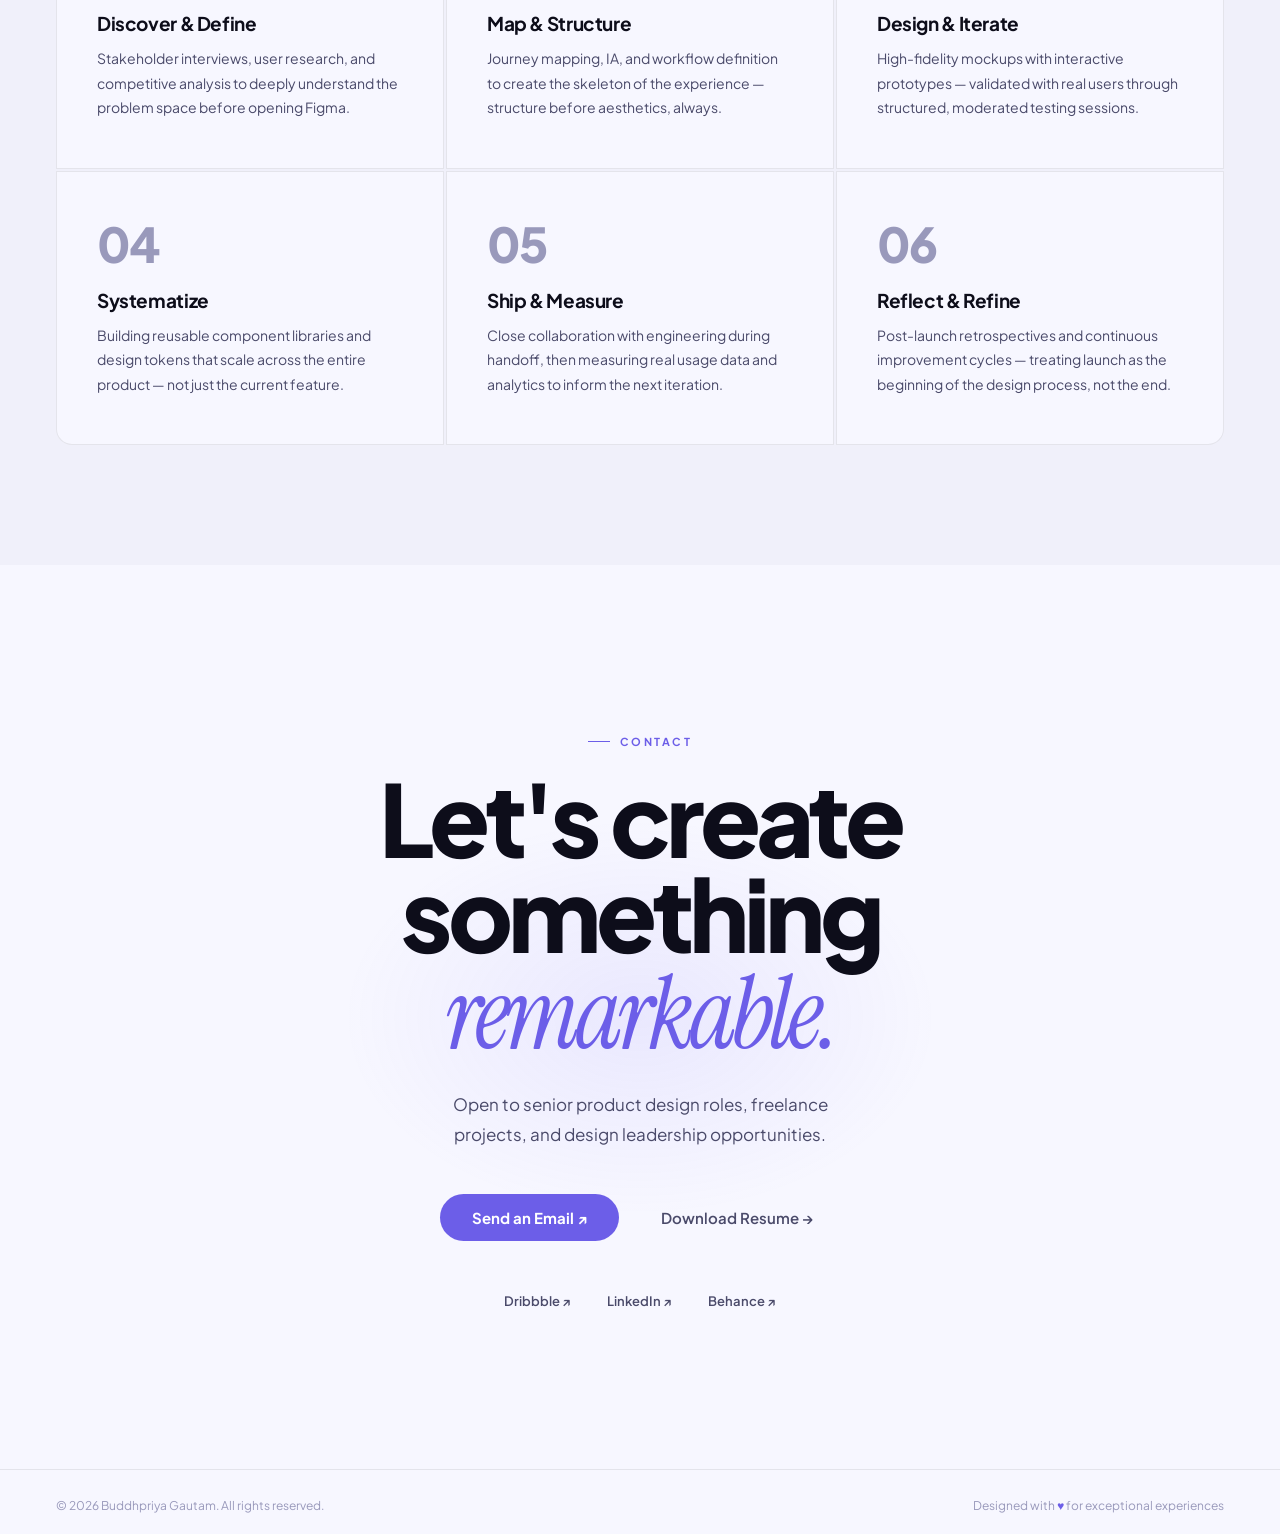
==== commit 2d608c8b: "Remove RankWatch from homepage; promote Elite60 to Featured Case Study; renumber Other Work grid Co-" ====
--- a/index.html
+++ b/index.html
@@ -1910,7 +1910,7 @@
   <section style="padding-top:80px">
     <div class="tag rv" style="color:#10B981">
       <span style="display:inline-block;width:22px;height:1px;background:#10B981;margin-right:10px"></span>
-      Case Study 02
+      Featured Case Study
     </div>
     <h2 class="sh rv d1" style="margin-bottom:44px">
       Elite60 — <span style="font-family:'Instrument Serif',serif;font-weight:400;font-style:italic;color:#10B981">Fitness</span><br>Platform
@@ -2231,25 +2231,10 @@
     <h2 class="sh rv d1" style="margin-bottom:44px">More <span class="serif">projects</span></h2>
 
     <div class="bento">
-      <!-- RankWatch -->
+      <!-- WebSignals -->
       <div class="pc rv">
-        <div class="pc-bg" style="background:#7B6CF6"></div>
+        <div class="pc-bg" style="background:#F06292"></div>
         <div class="pc-num">01</div>
-        <div class="pc-type">SEO SaaS Platform</div>
-        <div class="pc-name">RankWatch</div>
-        <div class="pc-desc">Full product design overhaul for an enterprise SEO monitoring platform — improving data visualization, workflow clarity, and team-level reporting for SEO professionals at scale.</div>
-        <div class="pc-tags">
-          <span class="pc-tag">Dashboard Design</span>
-          <span class="pc-tag">Data Visualization</span>
-          <span class="pc-tag">SaaS Redesign</span>
-        </div>
-        <div class="pc-arrow">→</div>
-      </div>
-
-      <!-- WebSignals -->
-      <div class="pc rv d1">
-        <div class="pc-bg" style="background:#F06292"></div>
-        <div class="pc-num">02</div>
         <div class="pc-type">Brand Monitoring · 0→1</div>
         <div class="pc-name">WebSignals</div>
         <div class="pc-desc">0→1 brand monitoring platform — full product definition, design system creation, and launch experience for a B2B media intelligence tool.</div>
@@ -2264,7 +2249,7 @@
       <!-- Knovelo -->
       <div class="pc rv d1">
         <div class="pc-bg" style="background:#4ADE80"></div>
-        <div class="pc-num">03</div>
+        <div class="pc-num">02</div>
         <div class="pc-type">Consumer App</div>
         <div class="pc-name">Knovelo</div>
         <div class="pc-desc">Reader community app connecting book lovers through shared discovery, highlights, and community reviews.</div>
@@ -2278,7 +2263,7 @@
       <!-- LocatR -->
       <div class="pc rv d2">
         <div class="pc-bg" style="background:#FBB024"></div>
-        <div class="pc-num">04</div>
+        <div class="pc-num">03</div>
         <div class="pc-type">Navigation UX</div>
         <div class="pc-name">LocatR</div>
         <div class="pc-desc">Grocery store navigation UX — reducing time-to-find for shoppers using indoor wayfinding and smart list organization.</div>
@@ -2292,7 +2277,7 @@
       <!-- Kockpit -->
       <div class="pc rv d3">
         <div class="pc-bg" style="background:#60A5FA"></div>
-        <div class="pc-num">05</div>
+        <div class="pc-num">04</div>
         <div class="pc-type">BI Dashboard</div>
         <div class="pc-name">Kockpit</div>
         <div class="pc-desc">Executive business intelligence dashboard — translating complex enterprise data into clear, actionable insights for C-suite decision makers.</div>
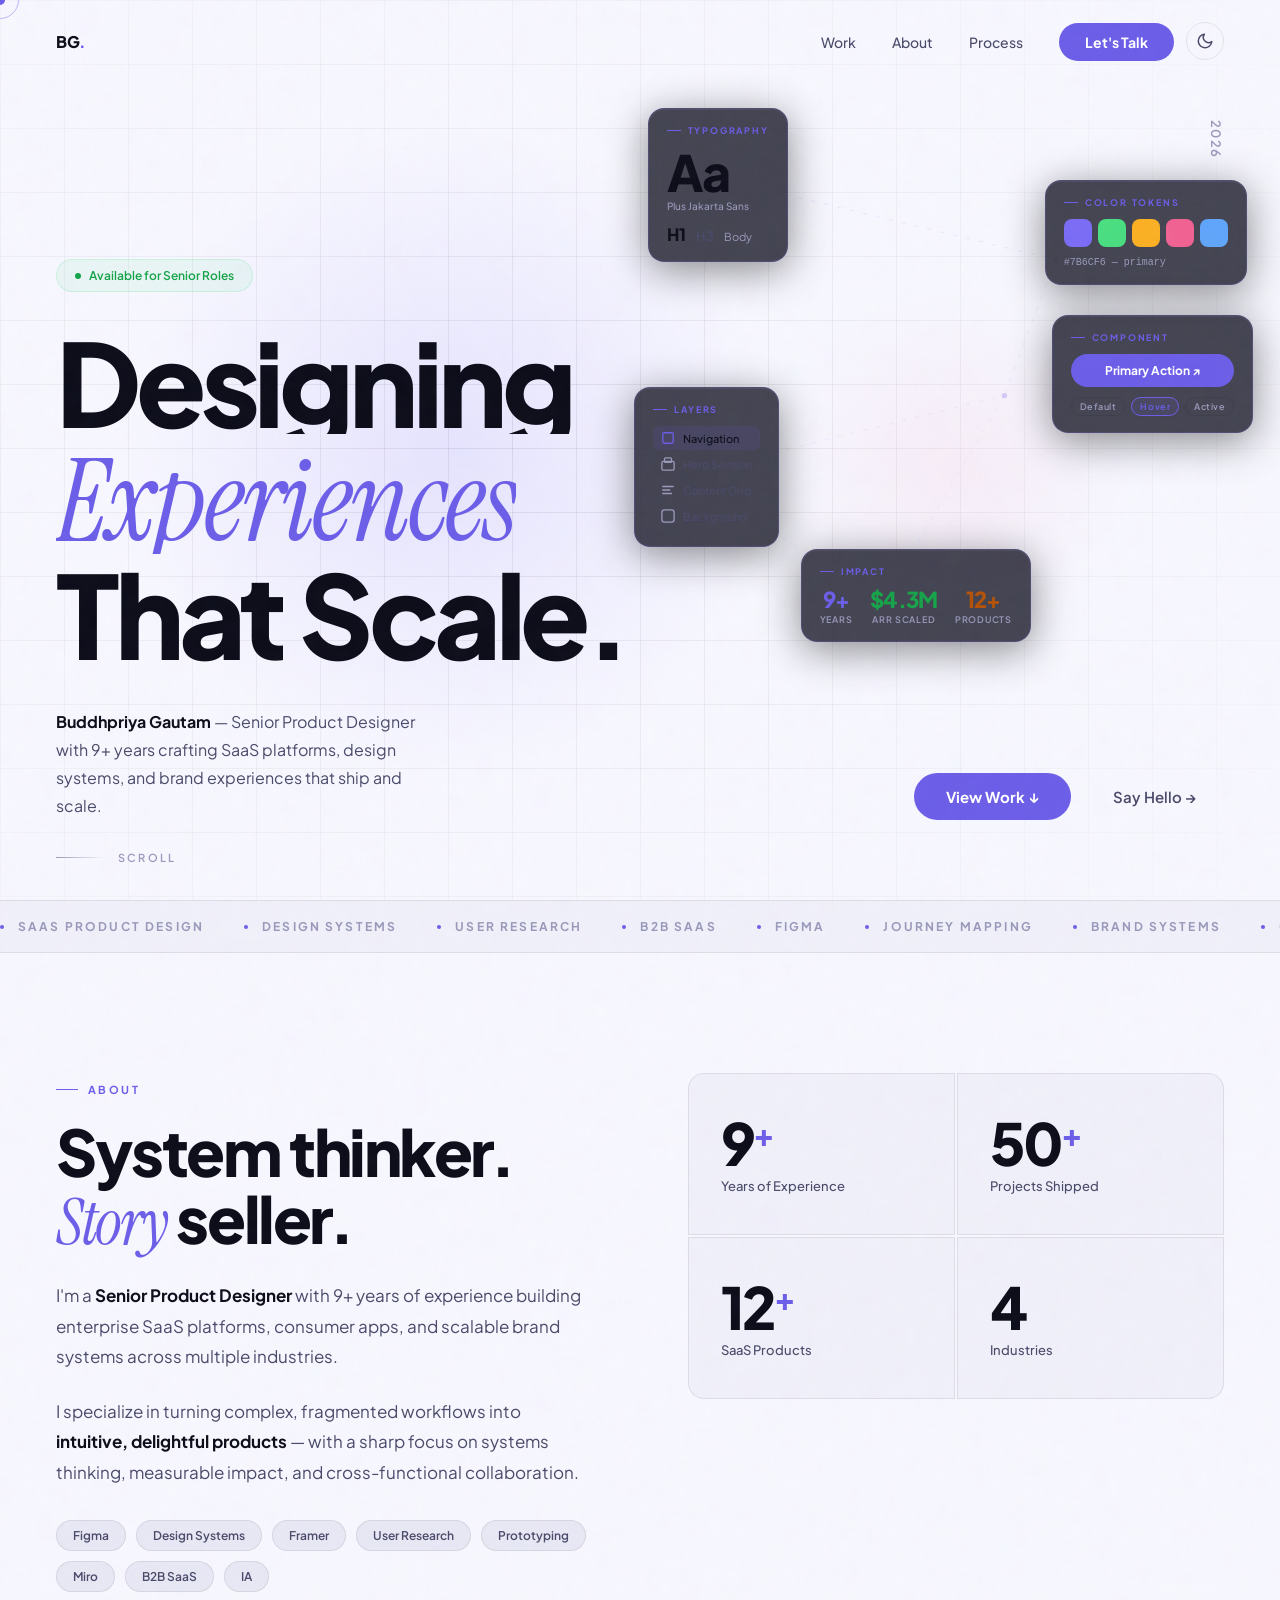
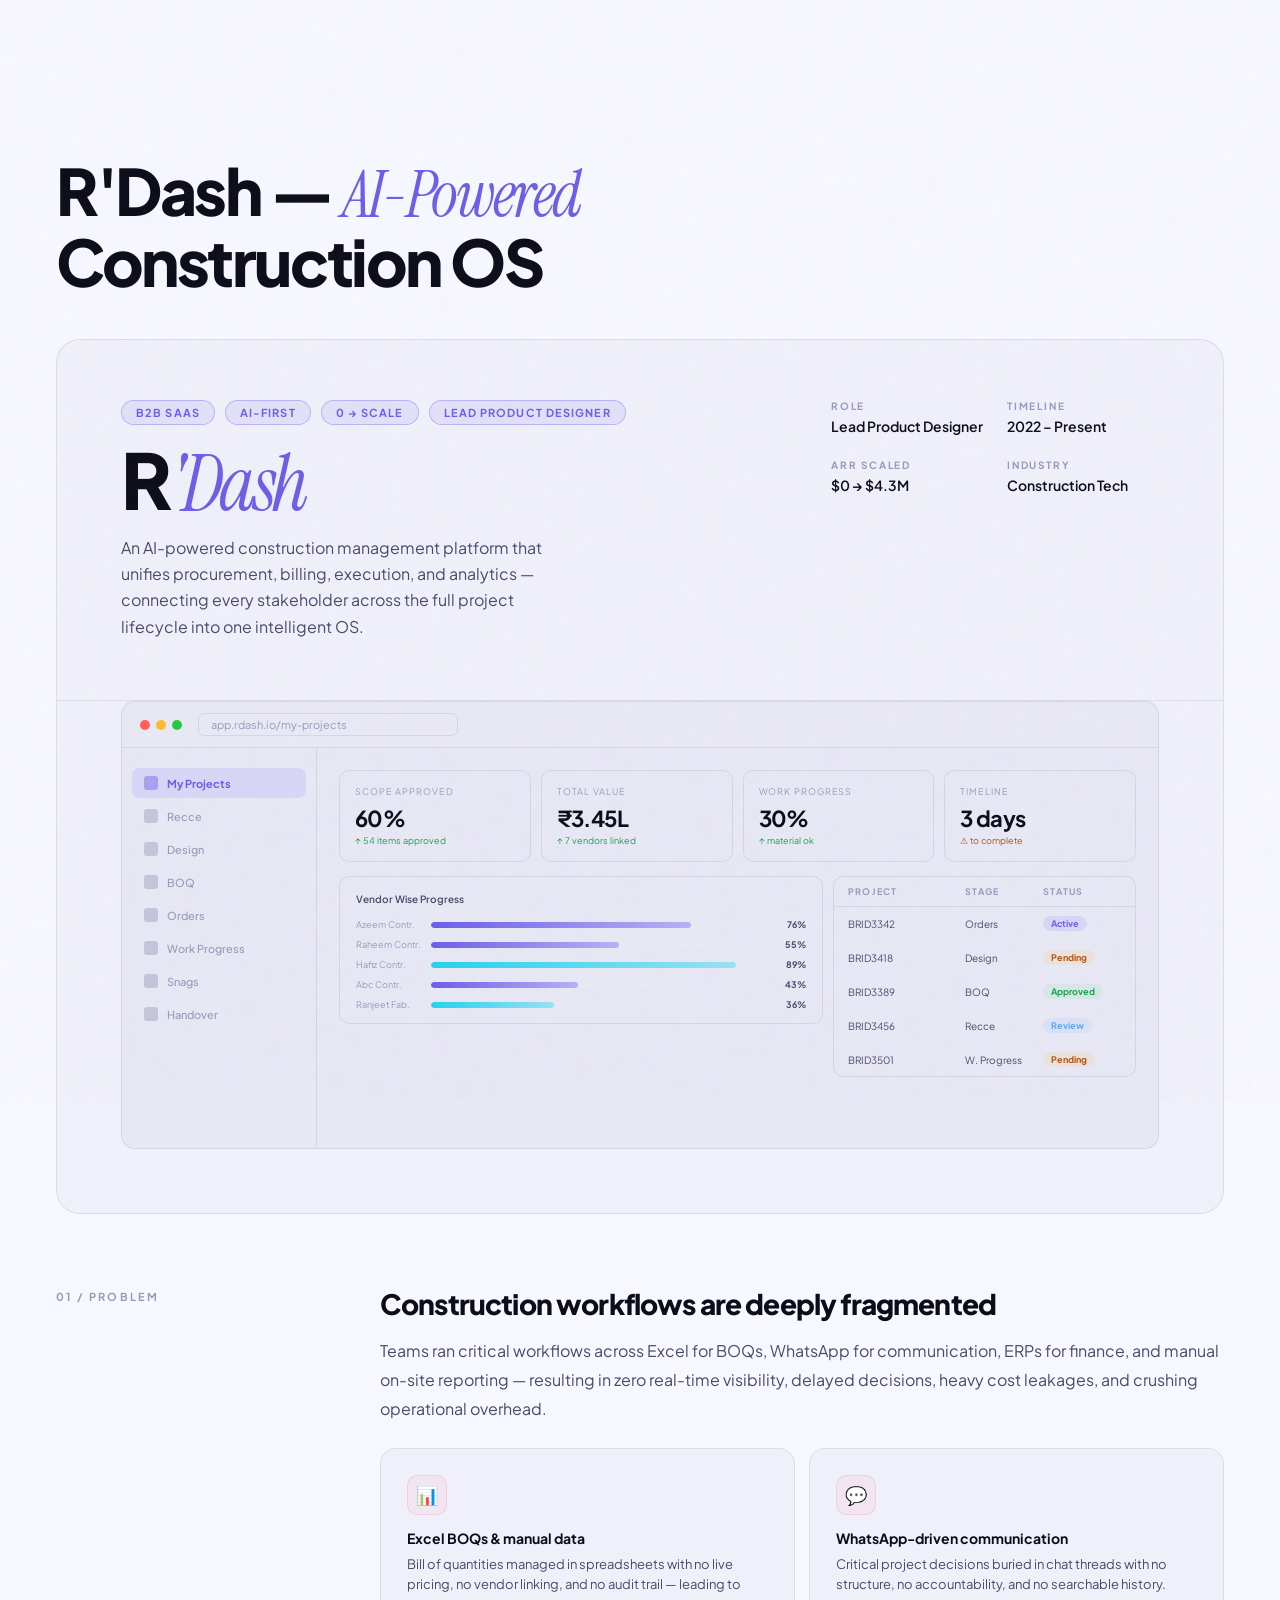
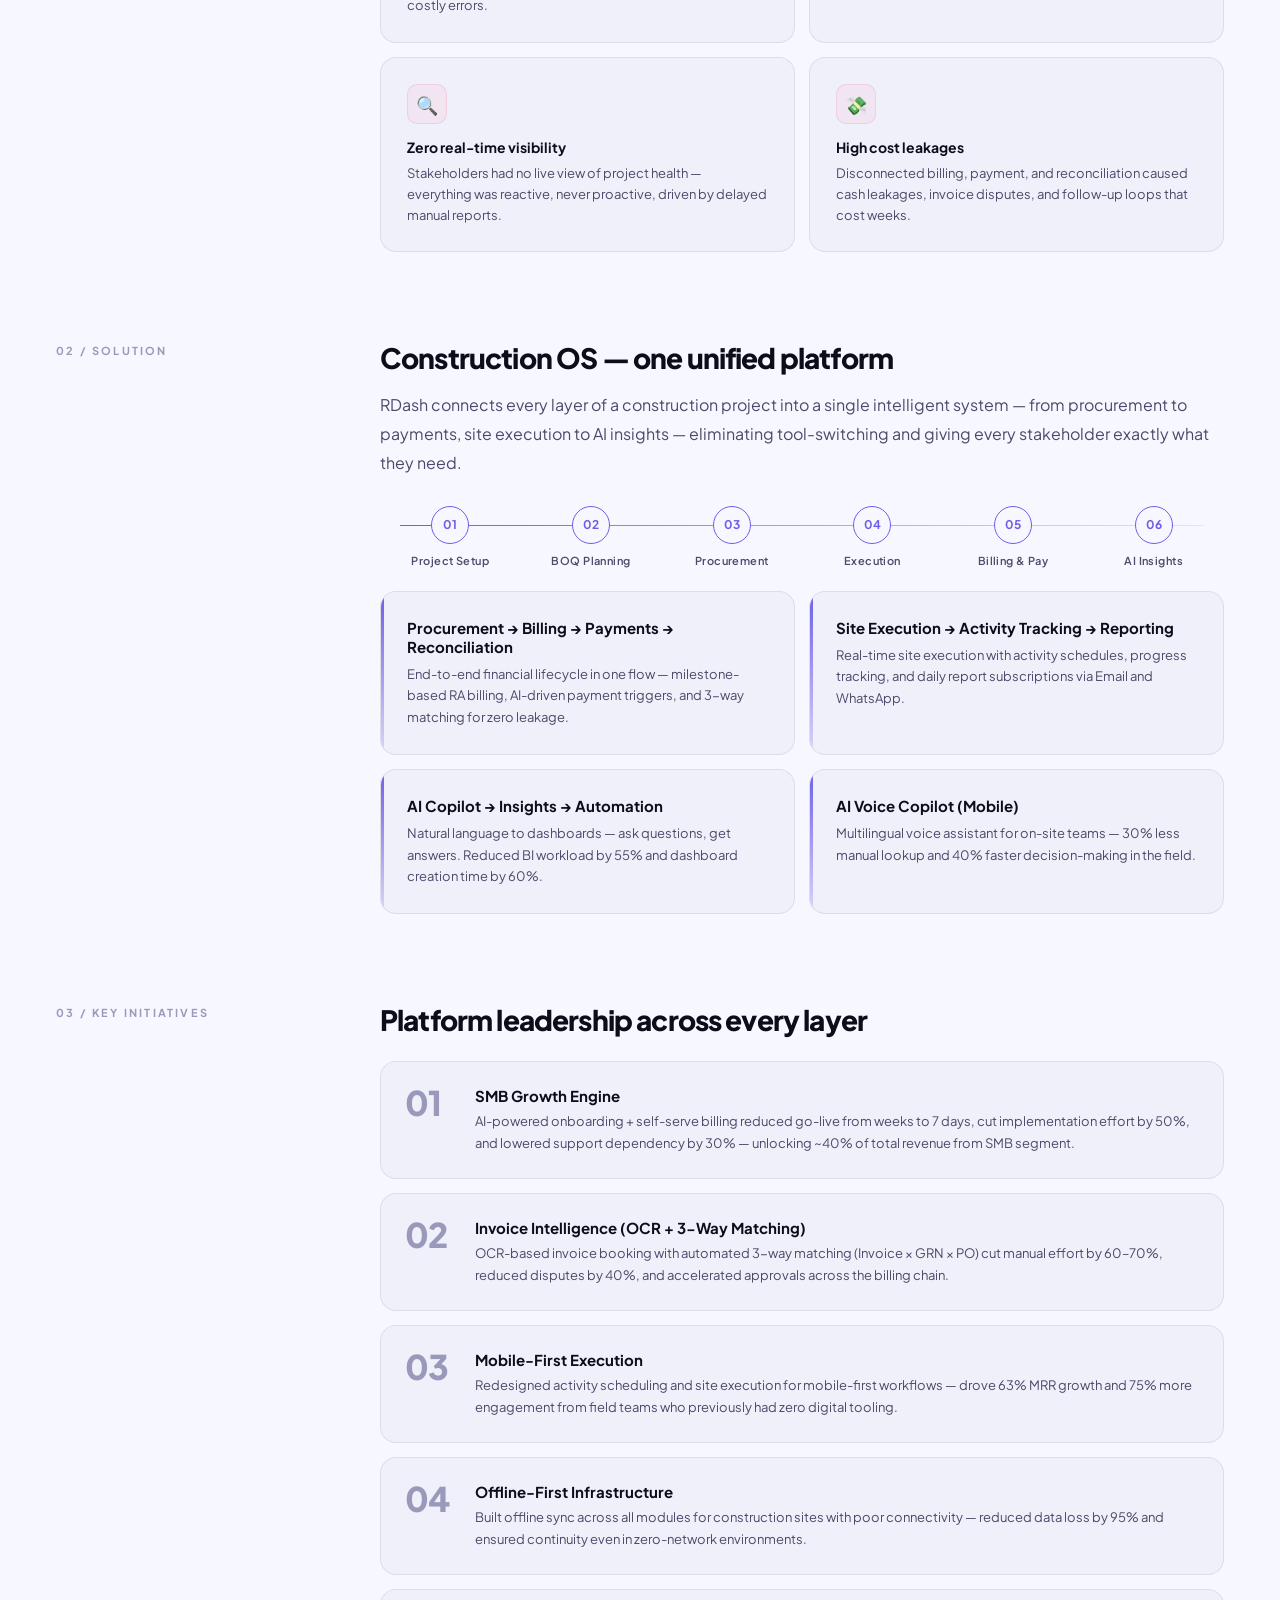
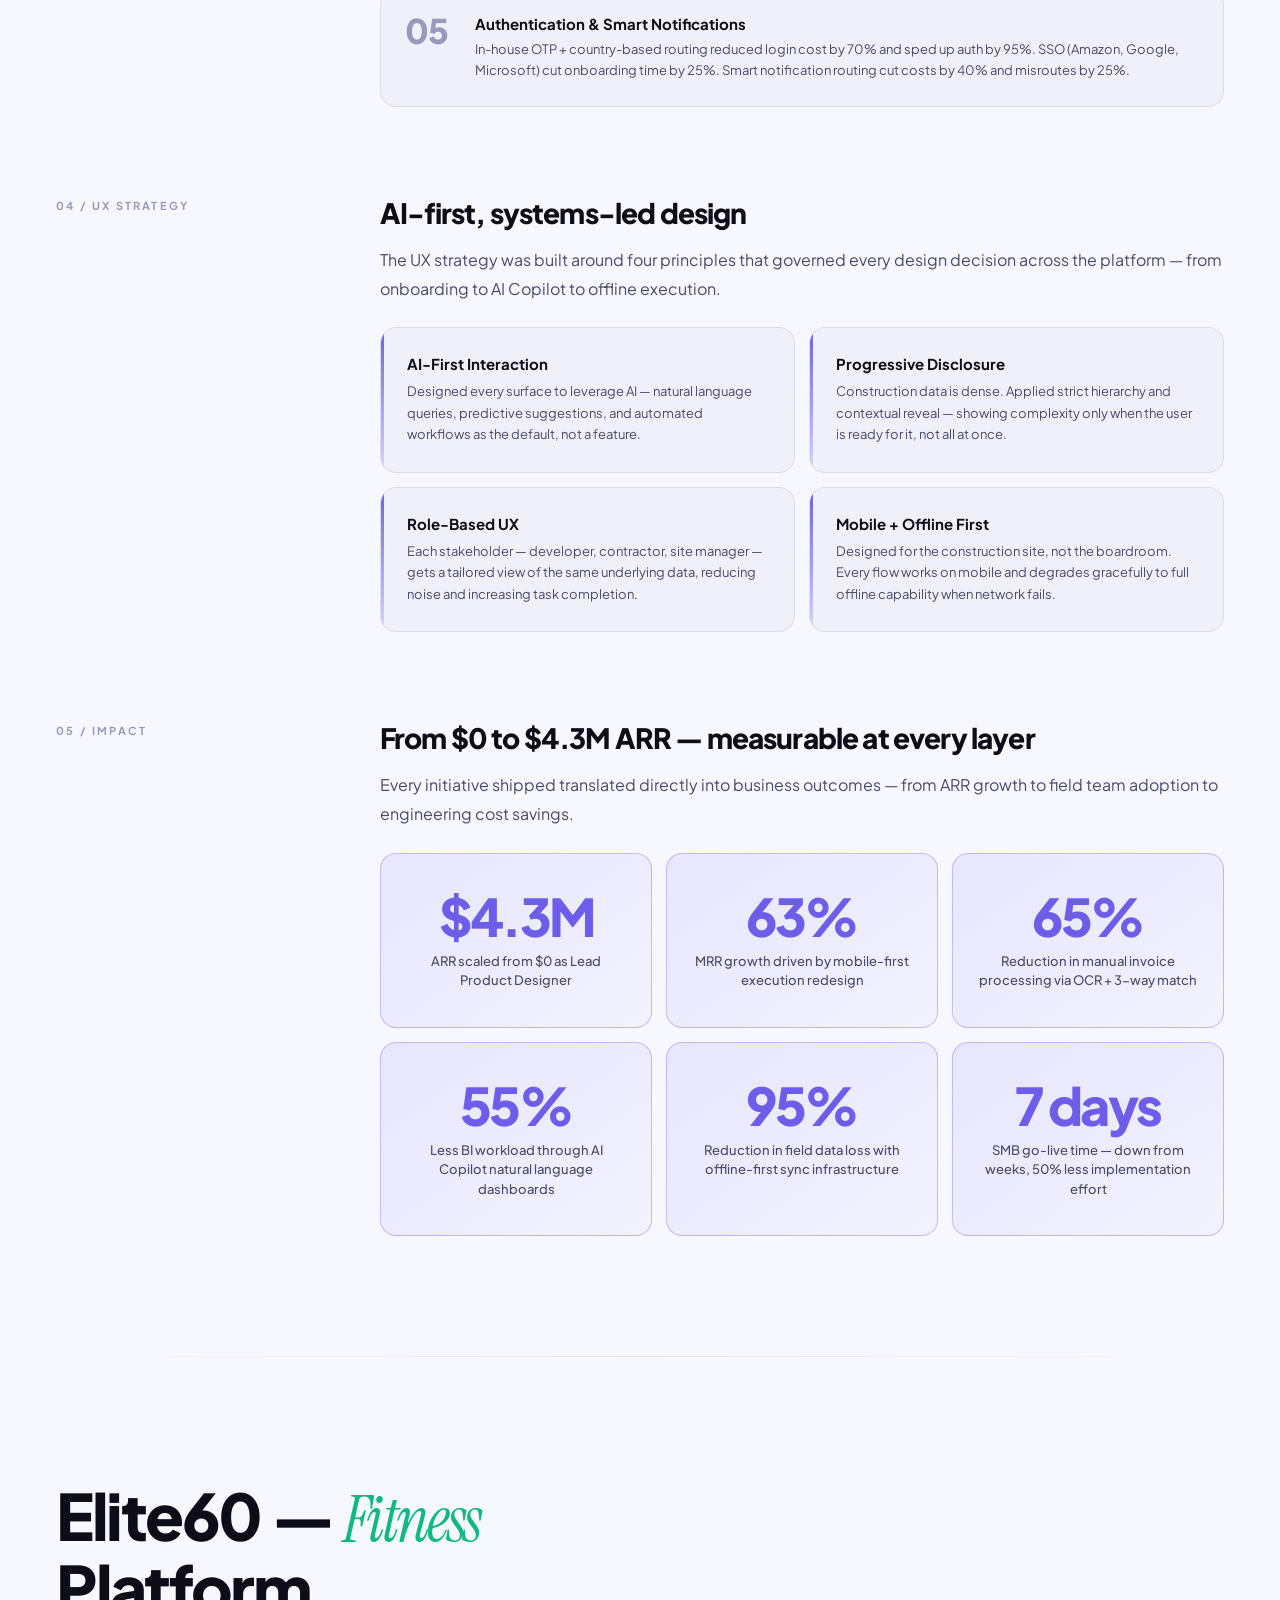
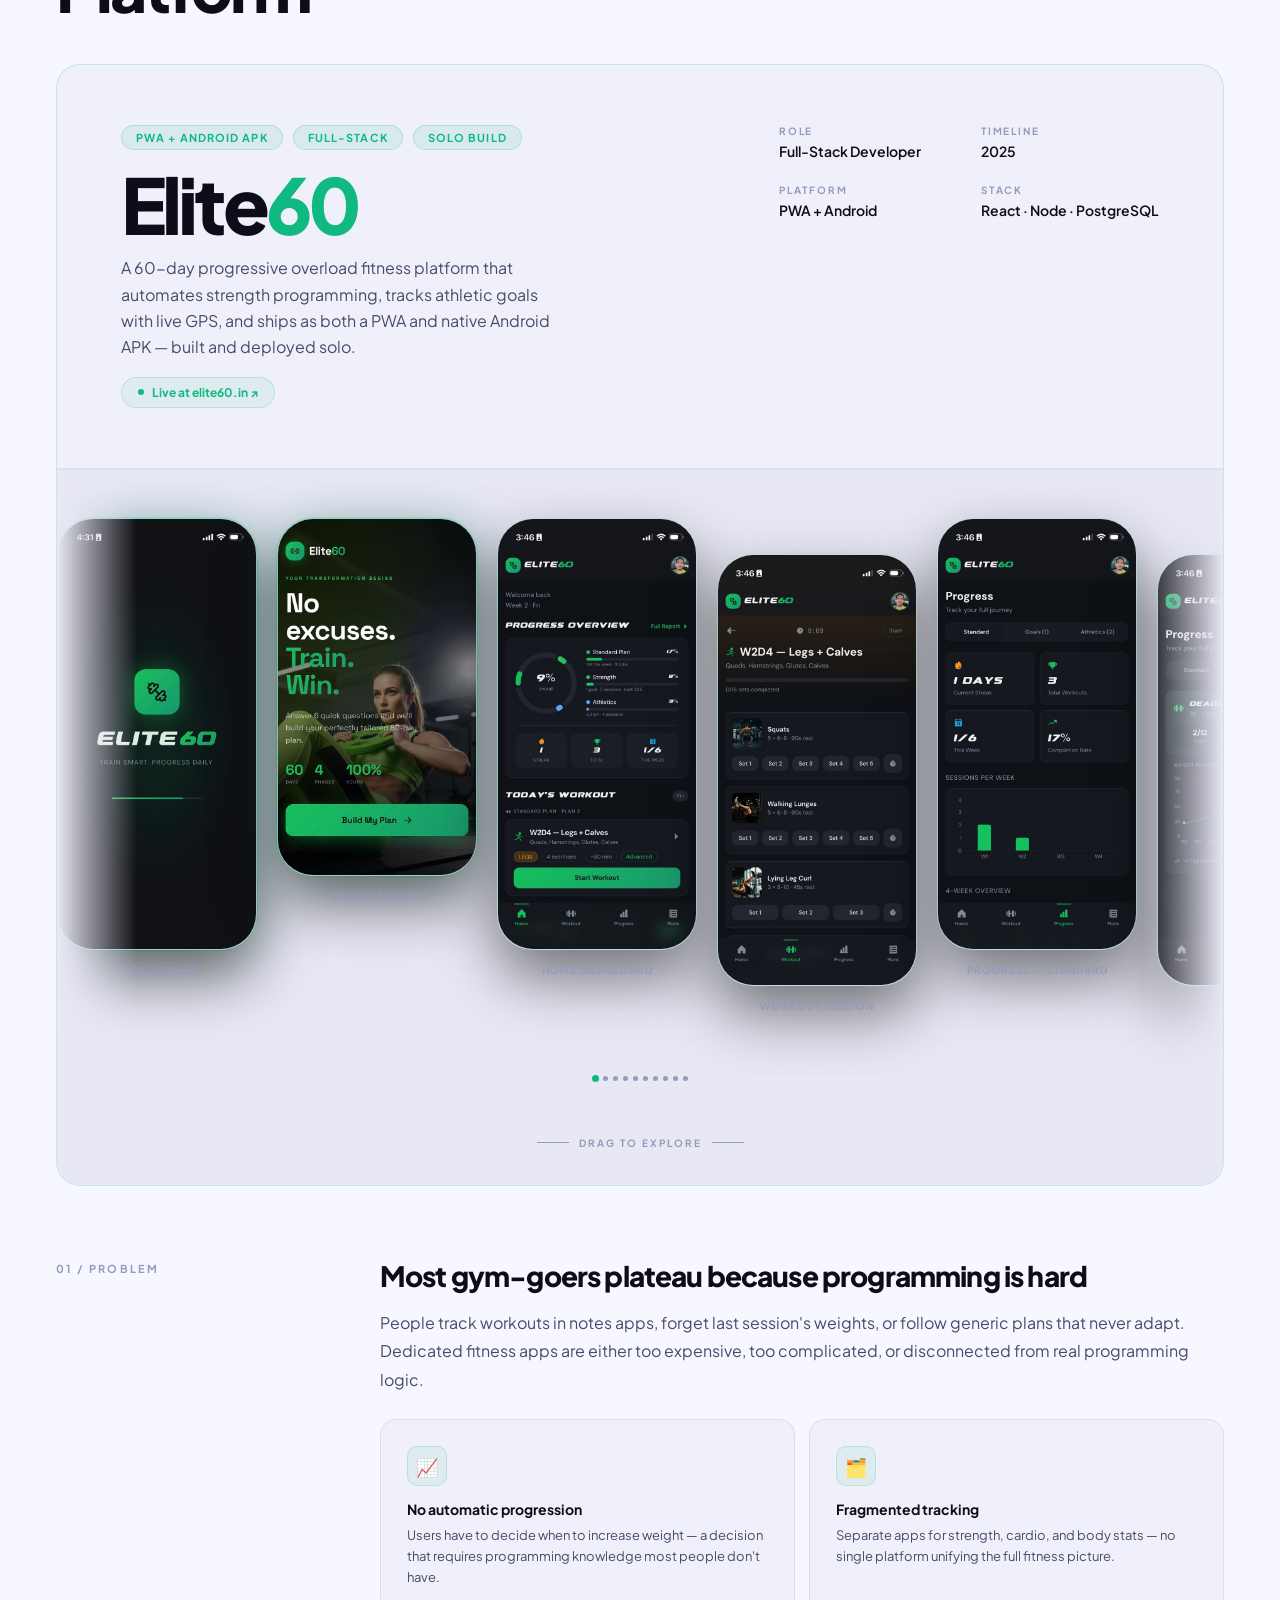
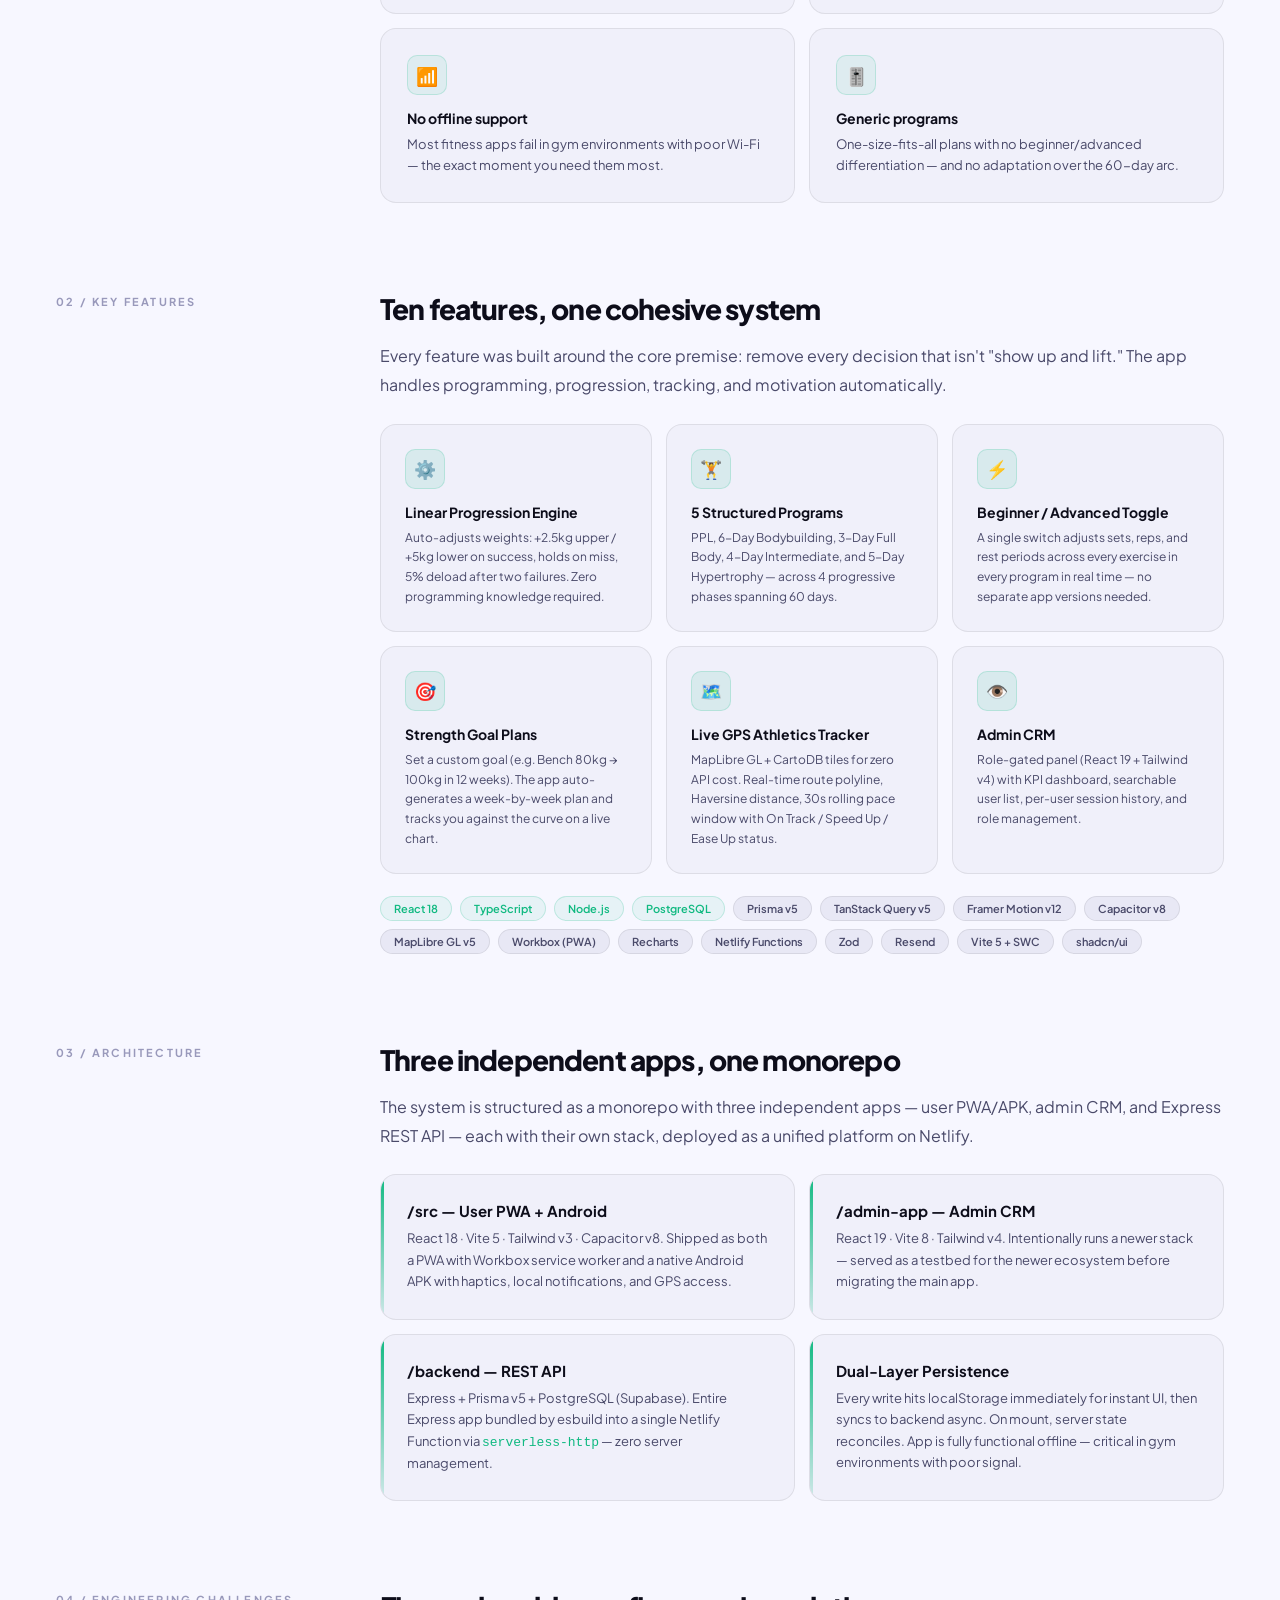
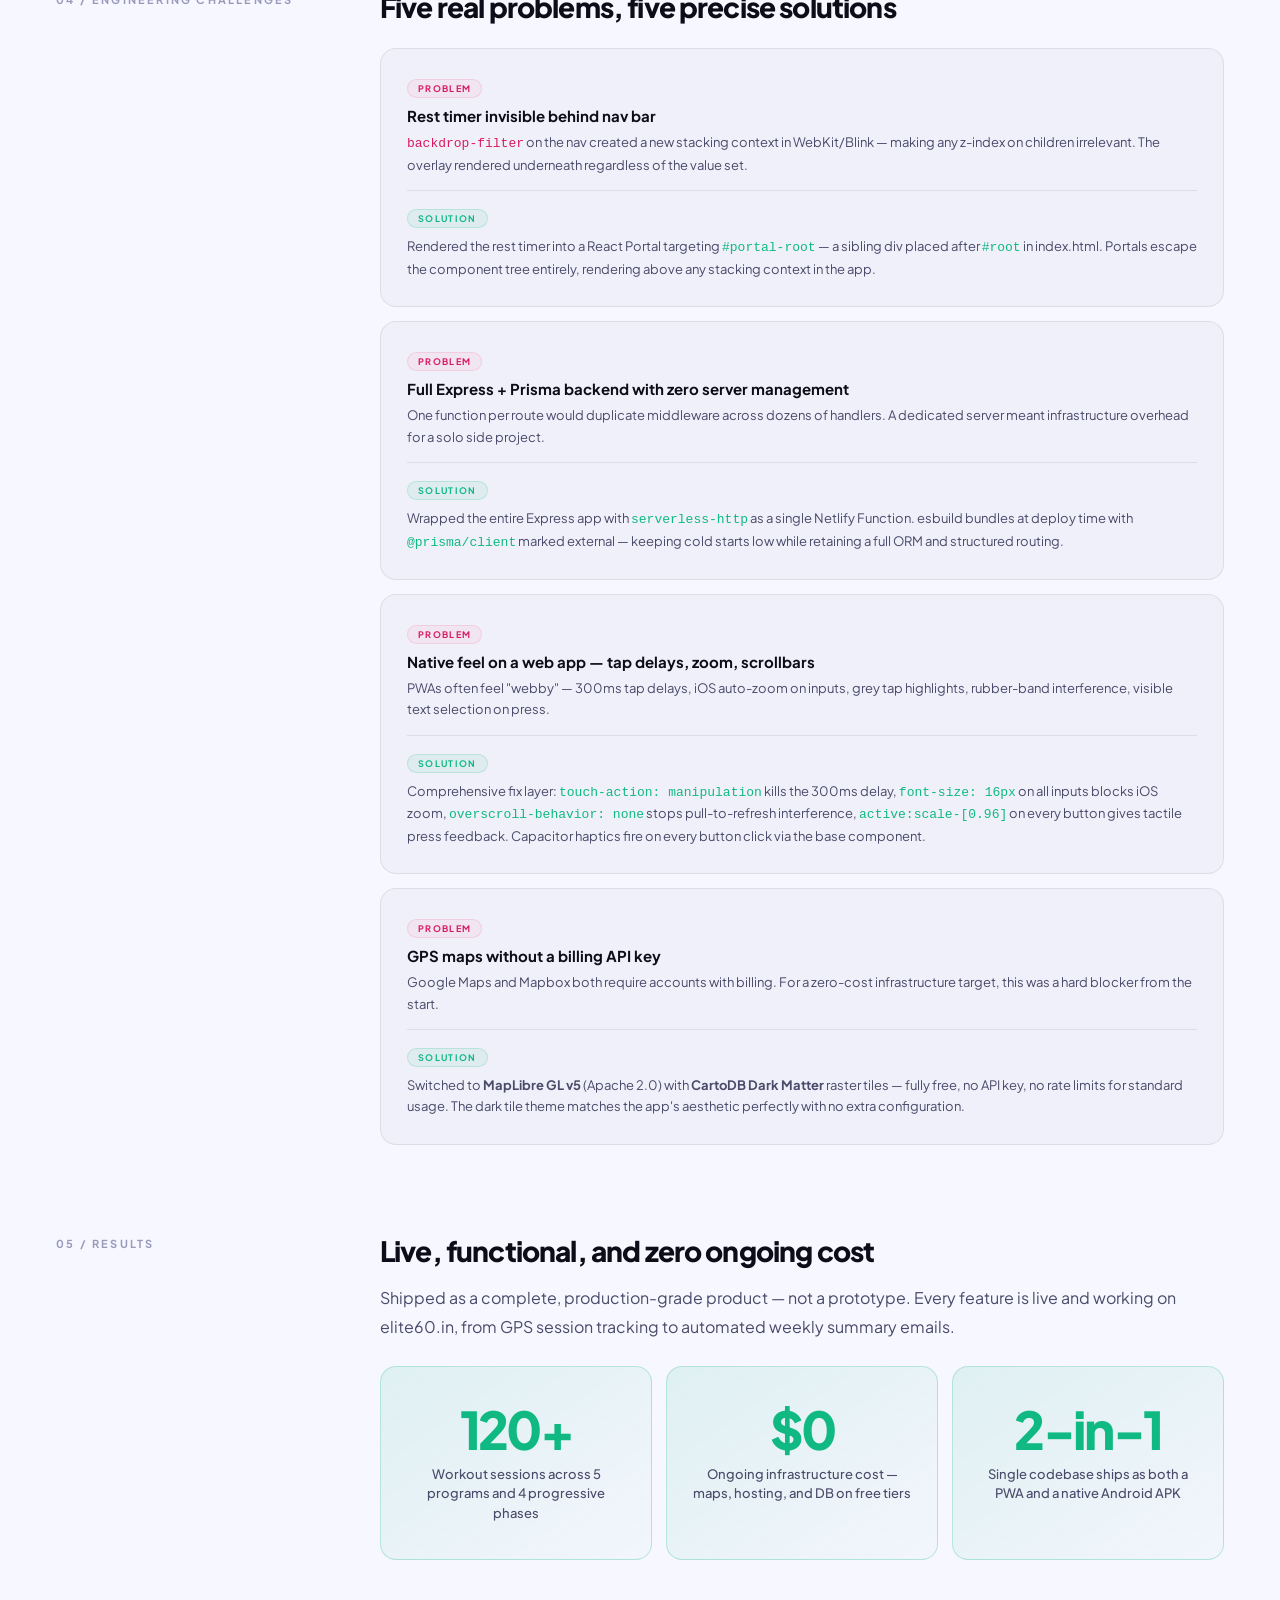
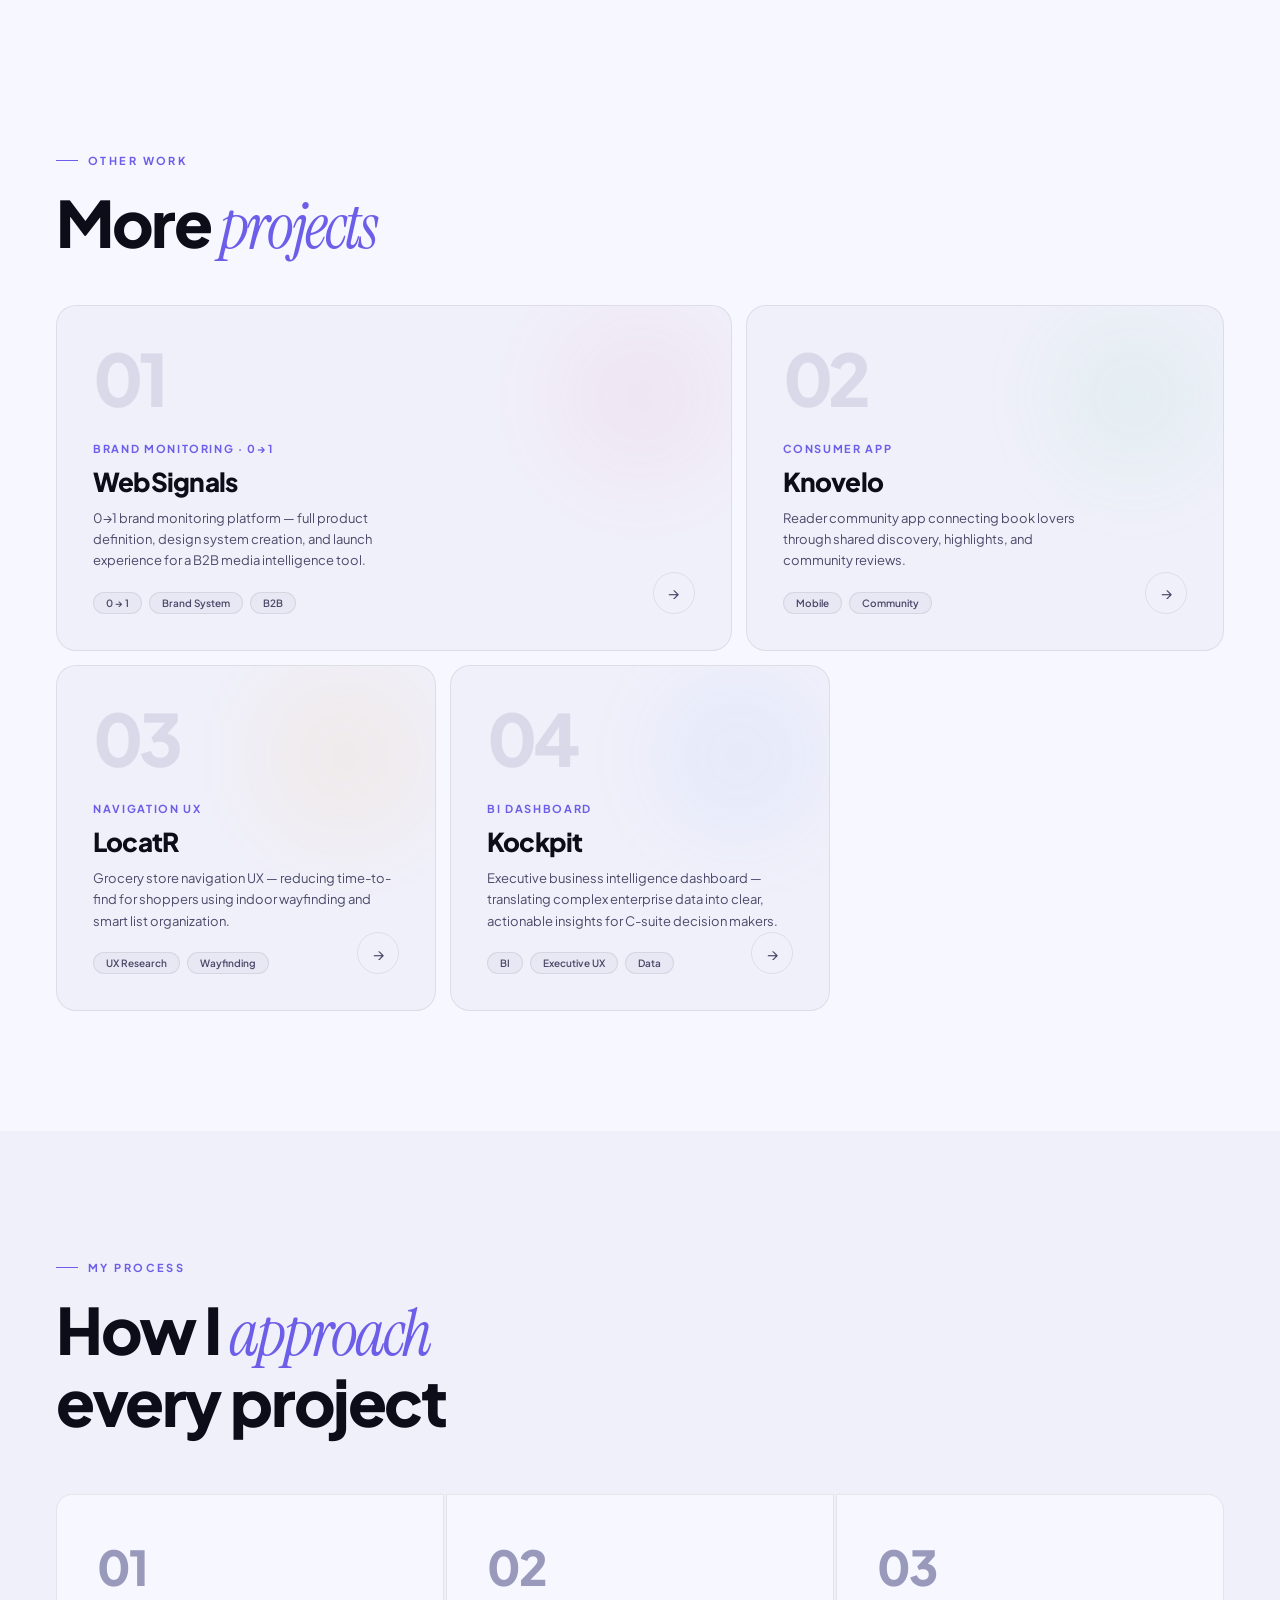
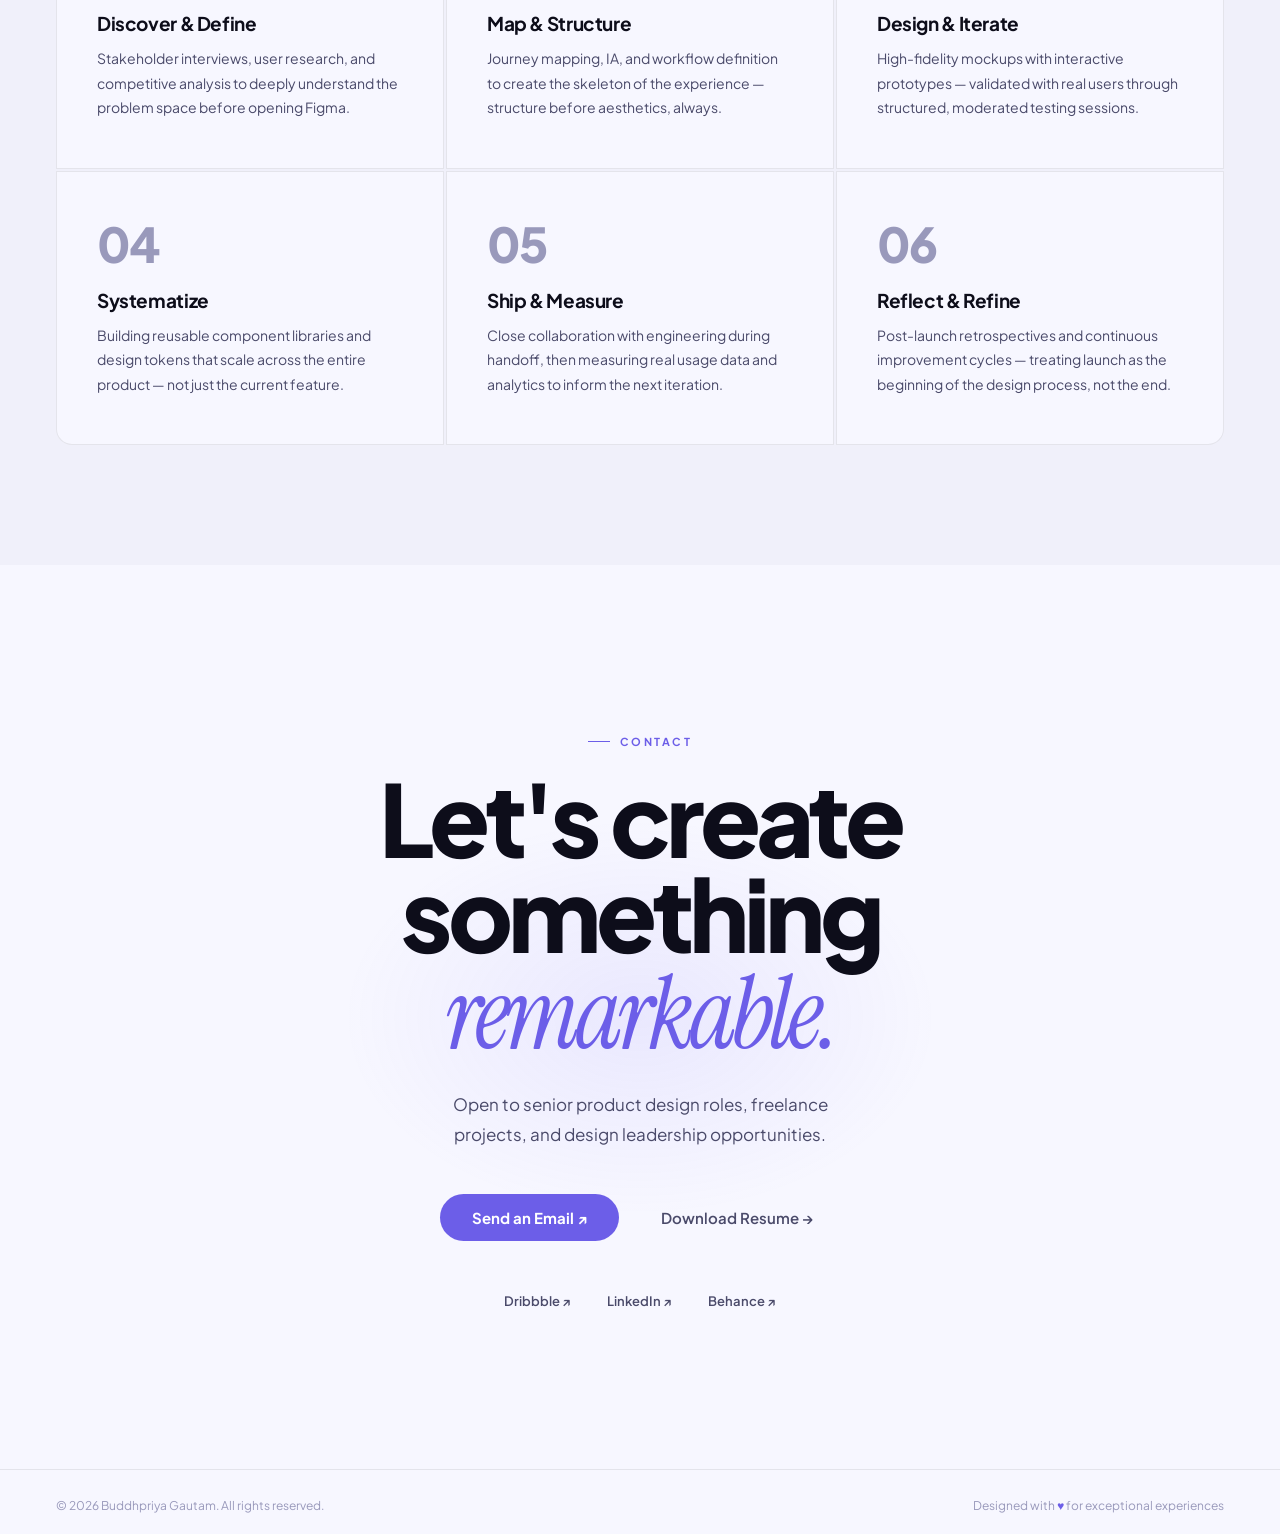
==== commit c89a64ae: "Add interactive Design System Canvas to hero right side — floating component cards with cursor paral" ====
--- a/index.html
+++ b/index.html
@@ -430,6 +430,129 @@
       from { opacity:0; transform: translateY(18px); }
       to   { opacity:1; transform: translateY(0); }
     }
+
+    /* ─── HERO CANVAS ─── */
+    .hero-canvas {
+      position: absolute;
+      right: 0; top: 0;
+      width: 52%; height: 100%;
+      pointer-events: none;
+      overflow: visible;
+    }
+    .hc-svg {
+      position: absolute; inset: 0;
+      width: 100%; height: 100%;
+      pointer-events: none;
+    }
+    .hc-node {
+      position: absolute;
+      pointer-events: all;
+      translate: var(--hx, 0px) var(--hy, 0px);
+      transition: translate 1.2s cubic-bezier(.16,1,.3,1);
+      opacity: 0;
+      animation: hcIn .8s ease forwards;
+    }
+    .hc-node:nth-child(2) { animation-delay: 1.9s; }
+    .hc-node:nth-child(3) { animation-delay: 2.15s; }
+    .hc-node:nth-child(4) { animation-delay: 2.4s; }
+    .hc-node:nth-child(5) { animation-delay: 2.65s; }
+    .hc-node:nth-child(6) { animation-delay: 2.9s; }
+    @keyframes hcIn {
+      from { opacity:0; transform: translateY(16px); }
+      to   { opacity:1; transform: translateY(0); }
+    }
+    @keyframes hcF1 { 0%,100%{ transform:translateY(0px) }    50%{ transform:translateY(-10px) } }
+    @keyframes hcF2 { 0%,100%{ transform:translateY(-6px) }   50%{ transform:translateY(8px) } }
+    @keyframes hcF3 { 0%,100%{ transform:translateY(0px) }    50%{ transform:translateY(-7px) } }
+
+    .hc-card {
+      background: rgba(13,13,28,0.76);
+      backdrop-filter: blur(22px);
+      -webkit-backdrop-filter: blur(22px);
+      border: 1px solid rgba(123,108,246,0.22);
+      border-radius: 16px;
+      padding: 16px 18px;
+      box-shadow: 0 8px 40px rgba(0,0,0,.45), inset 0 1px 0 rgba(255,255,255,.055);
+      animation-duration: 5.5s;
+      animation-timing-function: ease-in-out;
+      animation-iteration-count: infinite;
+    }
+    .hc-chip {
+      font-size: 9px; font-weight: 700;
+      letter-spacing: .2em; text-transform: uppercase;
+      color: var(--accent);
+      margin-bottom: 11px;
+      display: flex; align-items: center; gap: 7px;
+    }
+    .hc-chip::before {
+      content:''; width: 14px; height: 1px; background: var(--accent);
+    }
+    /* Typography card */
+    .hc-aa {
+      font-size: 50px; font-weight: 800;
+      line-height: 1; letter-spacing: -.04em;
+      color: var(--text); margin-bottom: 3px;
+    }
+    .hc-font-name {
+      font-size: 10px; font-weight: 500;
+      color: var(--text3); margin-bottom: 11px;
+    }
+    .hc-scale { display:flex; align-items:baseline; gap:10px; }
+    /* Color tokens */
+    .hc-swatches { display:flex; gap:6px; margin-bottom:10px; }
+    .hc-sw {
+      width:28px; height:28px; border-radius:8px;
+      transition: transform .18s, box-shadow .18s;
+      cursor: default;
+    }
+    .hc-sw:hover { transform:scale(1.18); box-shadow:0 4px 14px rgba(0,0,0,.5); }
+    .hc-token-name { font-size:10px; font-family:monospace; color:var(--text3); }
+    /* Layers */
+    .hc-layer-row {
+      display:flex; align-items:center; gap:8px;
+      font-size:11px; font-weight:500; color:var(--text2);
+      padding:5px 8px; border-radius:6px; margin-bottom:2px;
+    }
+    .hc-layer-sel { background:var(--accent-lo); color:var(--text); }
+    .hc-ico { width:14px; height:14px; color:var(--text3); flex-shrink:0; }
+    .hc-layer-sel .hc-ico { color:var(--accent); }
+    /* Component button */
+    .hc-demo-btn {
+      width:100%; padding:9px 18px;
+      background:var(--accent); color:#fff;
+      border:none; border-radius:100px;
+      font-size:12px; font-weight:700;
+      font-family:inherit; cursor:pointer;
+      transition:transform .18s, box-shadow .18s;
+      margin-bottom:10px;
+    }
+    .hc-demo-btn:hover {
+      transform:translateY(-2px);
+      box-shadow:0 8px 24px rgba(123,108,246,.5);
+    }
+    .hc-state-row { display:flex; gap:6px; }
+    .hc-state {
+      font-size:9px; font-weight:600; letter-spacing:.06em;
+      padding:3px 8px; border-radius:100px;
+      border:1px solid var(--border); color:var(--text3);
+    }
+    .hc-state-hov {
+      border-color:var(--accent); color:var(--accent);
+      background:var(--accent-lo);
+    }
+    /* Metrics */
+    .hc-met-grid { display:flex; gap:18px; }
+    .hc-met { text-align:center; }
+    .hc-met-v {
+      font-size:22px; font-weight:800;
+      letter-spacing:-.04em; color:var(--accent);
+      line-height:1; margin-bottom:4px;
+    }
+    .hc-met-l {
+      font-size:9px; font-weight:600;
+      letter-spacing:.08em; text-transform:uppercase; color:var(--text3);
+    }
+    @media (max-width: 900px) { .hero-canvas { display:none; } }
 
     /* ─── MARQUEE ─── */
     .marquee-wrap {
@@ -1519,6 +1642,113 @@
     <div class="hero-grid" id="hero-grid"></div>
     <div class="hero-glow"></div>
     <div class="hero-glow2"></div>
+
+    <!-- ─── DESIGN CANVAS ─── -->
+    <div class="hero-canvas" id="heroCanvas" aria-hidden="true">
+
+      <!-- connector lines -->
+      <svg class="hc-svg" viewBox="0 0 600 860" preserveAspectRatio="none" fill="none">
+        <line x1="108" y1="174" x2="398" y2="248" stroke="rgba(123,108,246,0.11)" stroke-width="1" stroke-dasharray="4 8"/>
+        <line x1="398" y1="248" x2="352" y2="378" stroke="rgba(123,108,246,0.09)" stroke-width="1" stroke-dasharray="4 8"/>
+        <line x1="62"  y1="454" x2="352" y2="378" stroke="rgba(123,108,246,0.09)" stroke-width="1" stroke-dasharray="4 8"/>
+        <line x1="62"  y1="454" x2="242" y2="574" stroke="rgba(123,108,246,0.07)" stroke-width="1" stroke-dasharray="4 8"/>
+        <line x1="352" y1="378" x2="242" y2="574" stroke="rgba(123,108,246,0.07)" stroke-width="1" stroke-dasharray="4 8"/>
+        <circle cx="108" cy="174" r="2.5" fill="rgba(123,108,246,0.28)"/>
+        <circle cx="398" cy="248" r="2.5" fill="rgba(123,108,246,0.28)"/>
+        <circle cx="62"  cy="454" r="2.5" fill="rgba(123,108,246,0.28)"/>
+        <circle cx="352" cy="378" r="2.5" fill="rgba(123,108,246,0.28)"/>
+        <circle cx="242" cy="574" r="2.5" fill="rgba(123,108,246,0.28)"/>
+      </svg>
+
+      <!-- Card 1: Typography -->
+      <div class="hc-node" data-depth="0.04" style="top:12%;left:5%">
+        <div class="hc-card" style="animation-name:hcF1">
+          <div class="hc-chip">Typography</div>
+          <div class="hc-aa">Aa</div>
+          <div class="hc-font-name">Plus Jakarta Sans</div>
+          <div class="hc-scale">
+            <span style="font-size:17px;font-weight:800;color:var(--text)">H1</span>
+            <span style="font-size:13px;font-weight:600;color:var(--text2)">H3</span>
+            <span style="font-size:11px;font-weight:400;color:var(--text3)">Body</span>
+          </div>
+        </div>
+      </div>
+
+      <!-- Card 2: Color tokens -->
+      <div class="hc-node" data-depth="0.07" style="top:20%;right:5%">
+        <div class="hc-card" style="animation-name:hcF2">
+          <div class="hc-chip">Color Tokens</div>
+          <div class="hc-swatches">
+            <div class="hc-sw" style="background:#7B6CF6"></div>
+            <div class="hc-sw" style="background:#4ADE80"></div>
+            <div class="hc-sw" style="background:#FBB024"></div>
+            <div class="hc-sw" style="background:#F06292"></div>
+            <div class="hc-sw" style="background:#60A5FA"></div>
+          </div>
+          <div class="hc-token-name">#7B6CF6 — primary</div>
+        </div>
+      </div>
+
+      <!-- Card 3: Layers panel -->
+      <div class="hc-node" data-depth="0.05" style="top:43%;left:3%">
+        <div class="hc-card" style="animation-name:hcF3;animation-duration:6.5s">
+          <div class="hc-chip">Layers</div>
+          <div class="hc-layer-row hc-layer-sel">
+            <svg class="hc-ico" viewBox="0 0 16 16"><rect x="2" y="2" width="12" height="12" rx="2" stroke="currentColor" stroke-width="1.5" fill="none"/></svg>
+            Navigation
+          </div>
+          <div class="hc-layer-row">
+            <svg class="hc-ico" viewBox="0 0 16 16"><rect x="1" y="5" width="14" height="10" rx="1.5" stroke="currentColor" stroke-width="1.5" fill="none"/><rect x="4" y="1" width="8" height="5" rx="1" stroke="currentColor" stroke-width="1.5" fill="none"/></svg>
+            Hero Section
+          </div>
+          <div class="hc-layer-row">
+            <svg class="hc-ico" viewBox="0 0 16 16"><path d="M2 4h12M2 8h8M2 12h10" stroke="currentColor" stroke-width="1.5" stroke-linecap="round"/></svg>
+            Content Grid
+          </div>
+          <div class="hc-layer-row">
+            <svg class="hc-ico" viewBox="0 0 16 16"><rect x="1" y="1" width="14" height="14" rx="3" stroke="currentColor" stroke-width="1.5" fill="none"/></svg>
+            Background
+          </div>
+        </div>
+      </div>
+
+      <!-- Card 4: Component -->
+      <div class="hc-node" data-depth="0.09" style="top:35%;right:4%">
+        <div class="hc-card" style="animation-name:hcF1;animation-duration:4.8s">
+          <div class="hc-chip">Component</div>
+          <button class="hc-demo-btn">Primary Action ↗</button>
+          <div class="hc-state-row">
+            <span class="hc-state">Default</span>
+            <span class="hc-state hc-state-hov">Hover</span>
+            <span class="hc-state">Active</span>
+          </div>
+        </div>
+      </div>
+
+      <!-- Card 5: Impact metrics -->
+      <div class="hc-node" data-depth="0.06" style="top:61%;left:28%">
+        <div class="hc-card" style="animation-name:hcF2;animation-duration:6s">
+          <div class="hc-chip">Impact</div>
+          <div class="hc-met-grid">
+            <div class="hc-met">
+              <div class="hc-met-v">9+</div>
+              <div class="hc-met-l">Years</div>
+            </div>
+            <div class="hc-met">
+              <div class="hc-met-v" style="color:var(--green)">$4.3M</div>
+              <div class="hc-met-l">ARR Scaled</div>
+            </div>
+            <div class="hc-met">
+              <div class="hc-met-v" style="color:var(--amber)">12+</div>
+              <div class="hc-met-l">Products</div>
+            </div>
+          </div>
+        </div>
+      </div>
+
+    </div>
+    <!-- ─── /DESIGN CANVAS ─── -->
+
     <div class="hero-year">2026</div>
 
     <div class="hero-badge">Available for Senior Roles</div>
@@ -2417,6 +2647,29 @@
     window.addEventListener('scroll', () => {
       hg.style.transform = `translateY(${window.scrollY * 0.28}px)`;
     }, { passive: true });
+
+    // ─── HERO CANVAS PARALLAX ───
+    (function () {
+      const heroEl = document.querySelector('.hero');
+      const nodes  = document.querySelectorAll('.hc-node');
+      if (!nodes.length) return;
+      heroEl.addEventListener('mousemove', e => {
+        const r  = heroEl.getBoundingClientRect();
+        const cx = (e.clientX - r.left)  / r.width  - 0.5;
+        const cy = (e.clientY - r.top)   / r.height - 0.5;
+        nodes.forEach(n => {
+          const d  = parseFloat(n.dataset.depth) || 0.05;
+          n.style.setProperty('--hx', (cx * d * 130) + 'px');
+          n.style.setProperty('--hy', (cy * d *  90) + 'px');
+        });
+      });
+      heroEl.addEventListener('mouseleave', () => {
+        nodes.forEach(n => {
+          n.style.setProperty('--hx', '0px');
+          n.style.setProperty('--hy', '0px');
+        });
+      });
+    })();
 
     // ─── REVEAL ON SCROLL ───
     const obs = new IntersectionObserver(entries => {
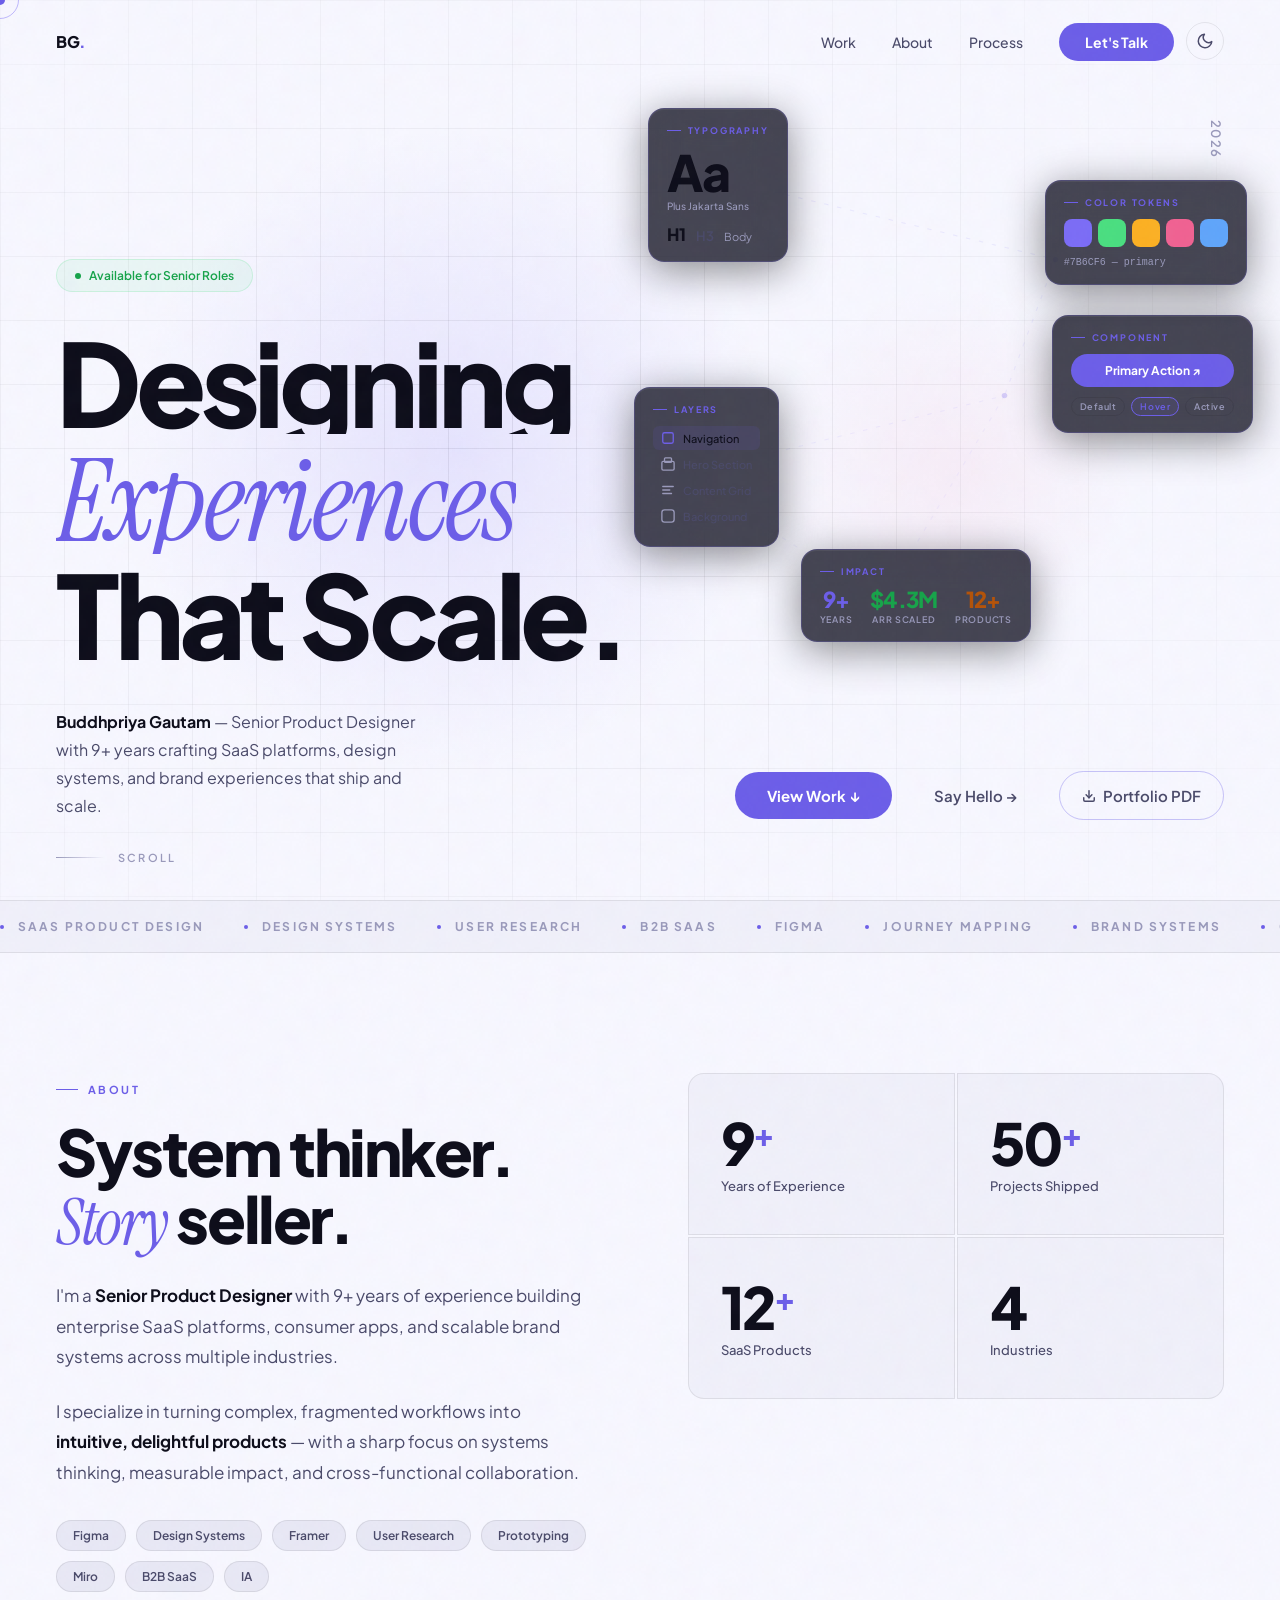
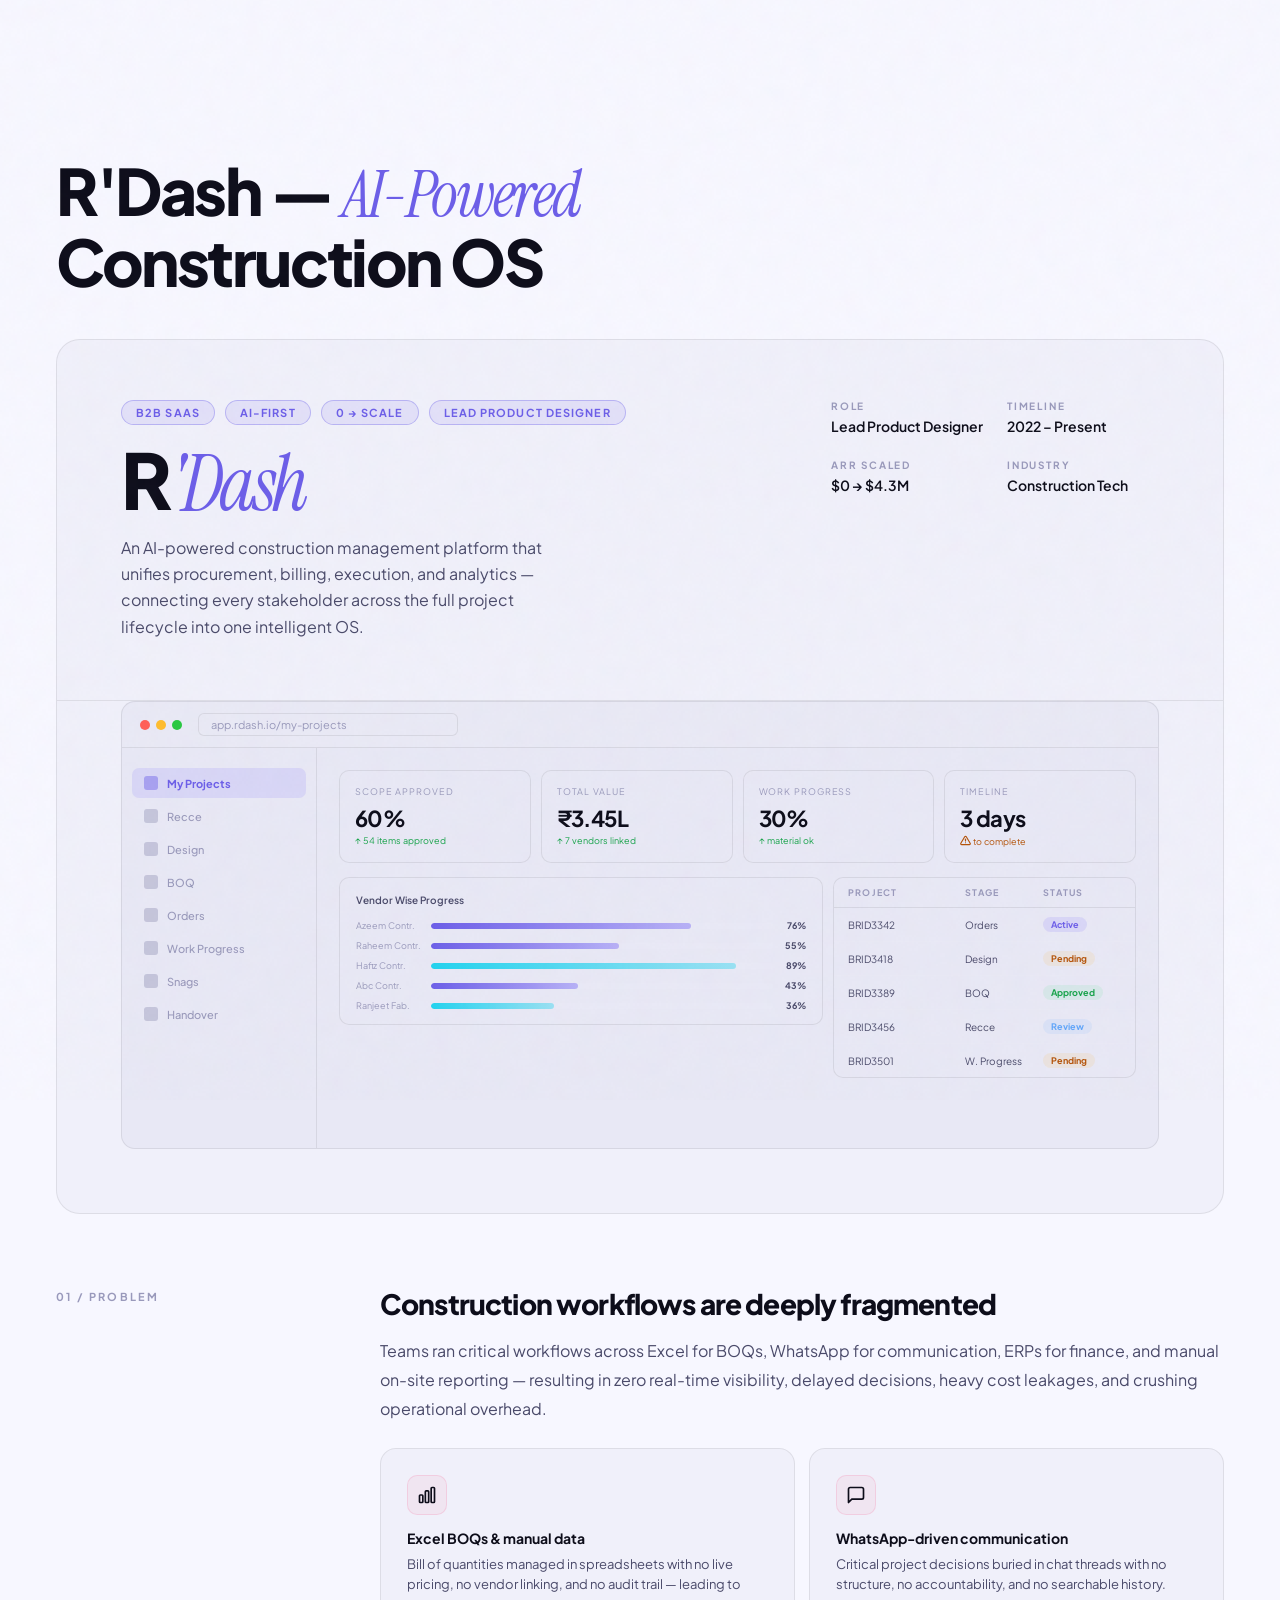
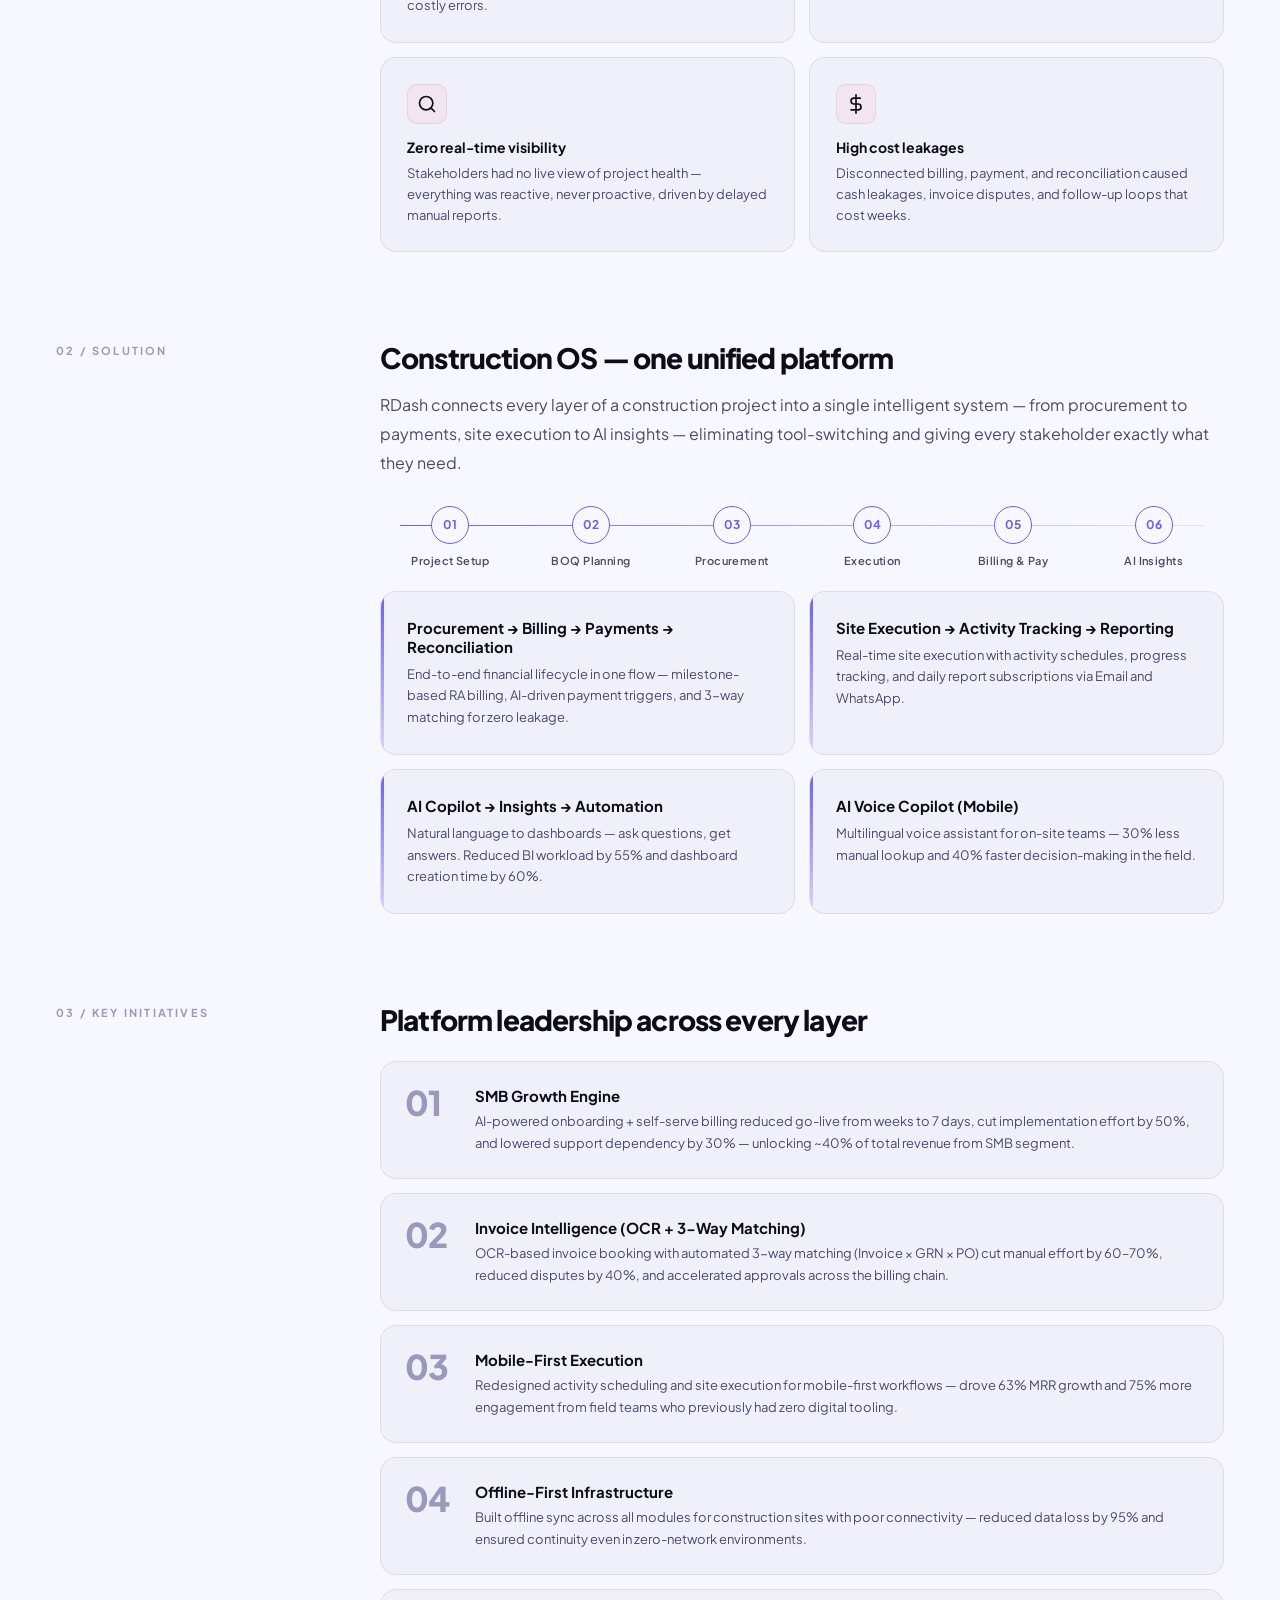
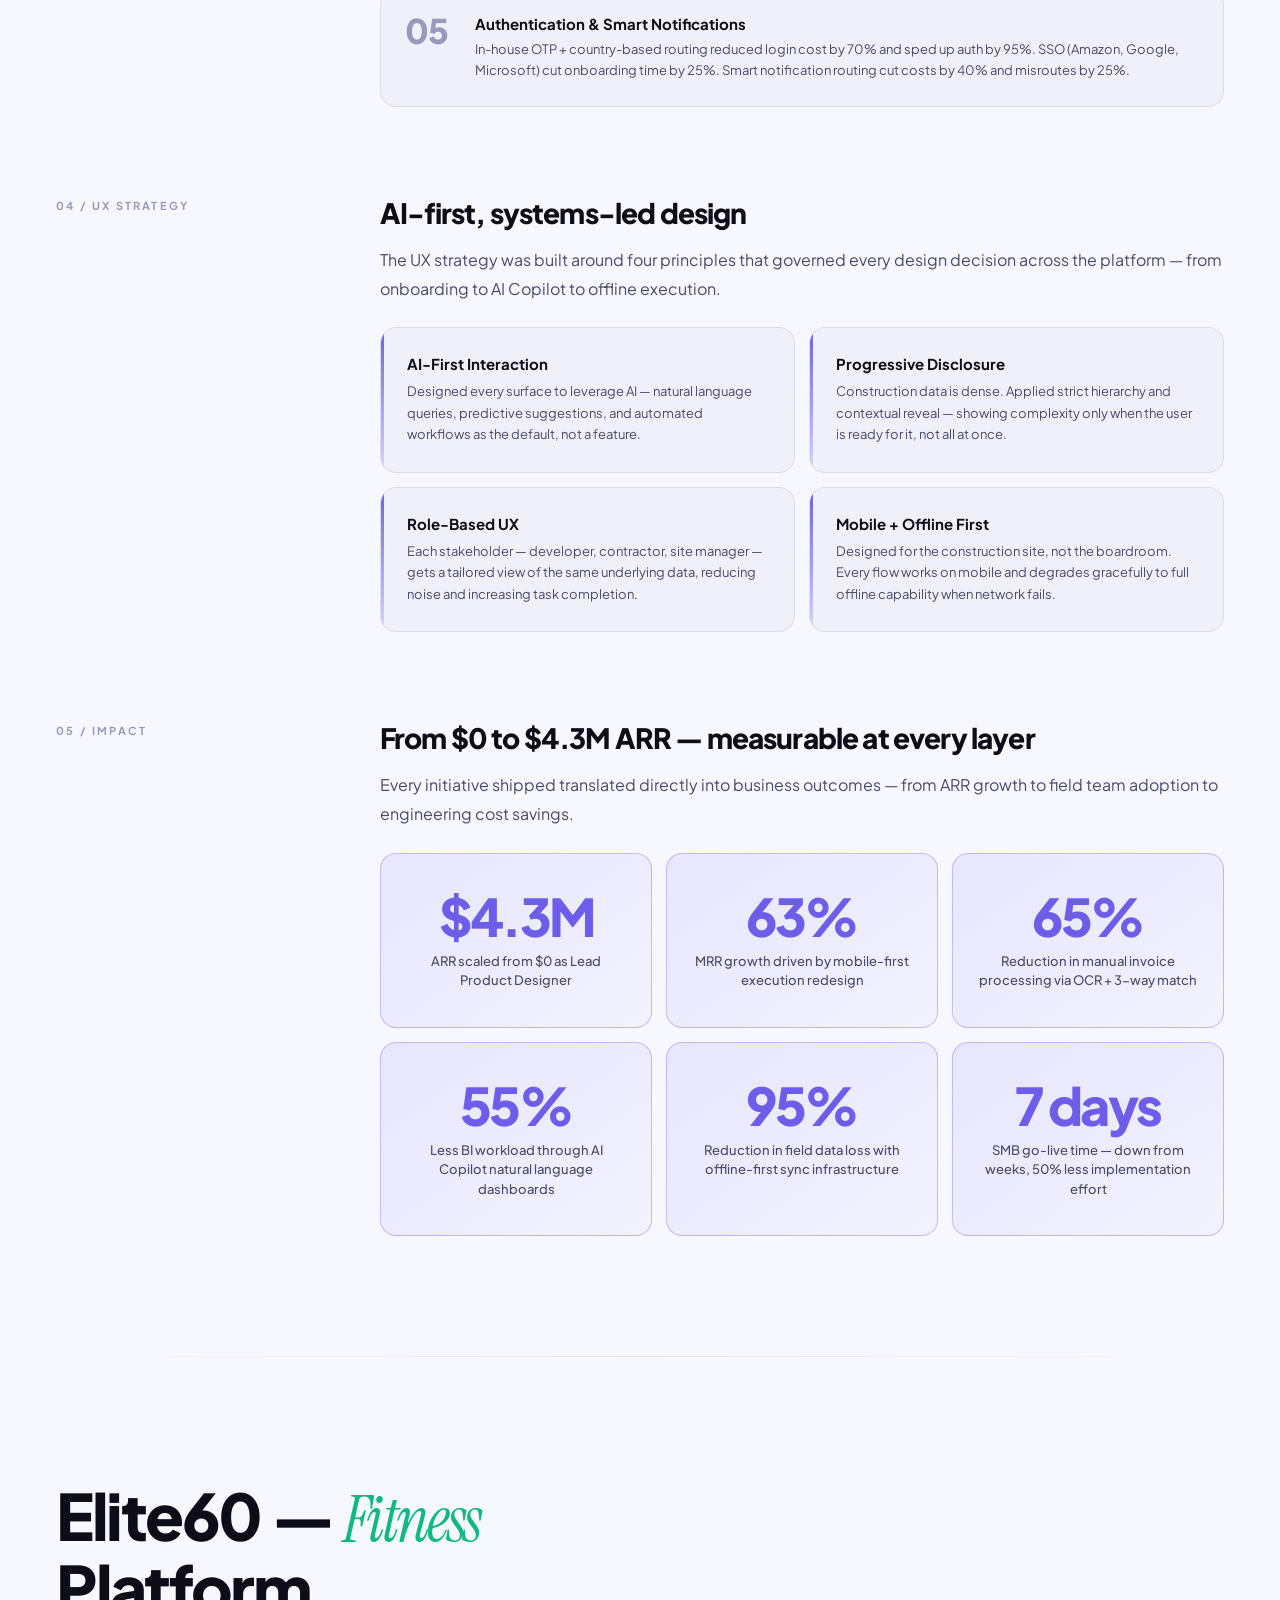
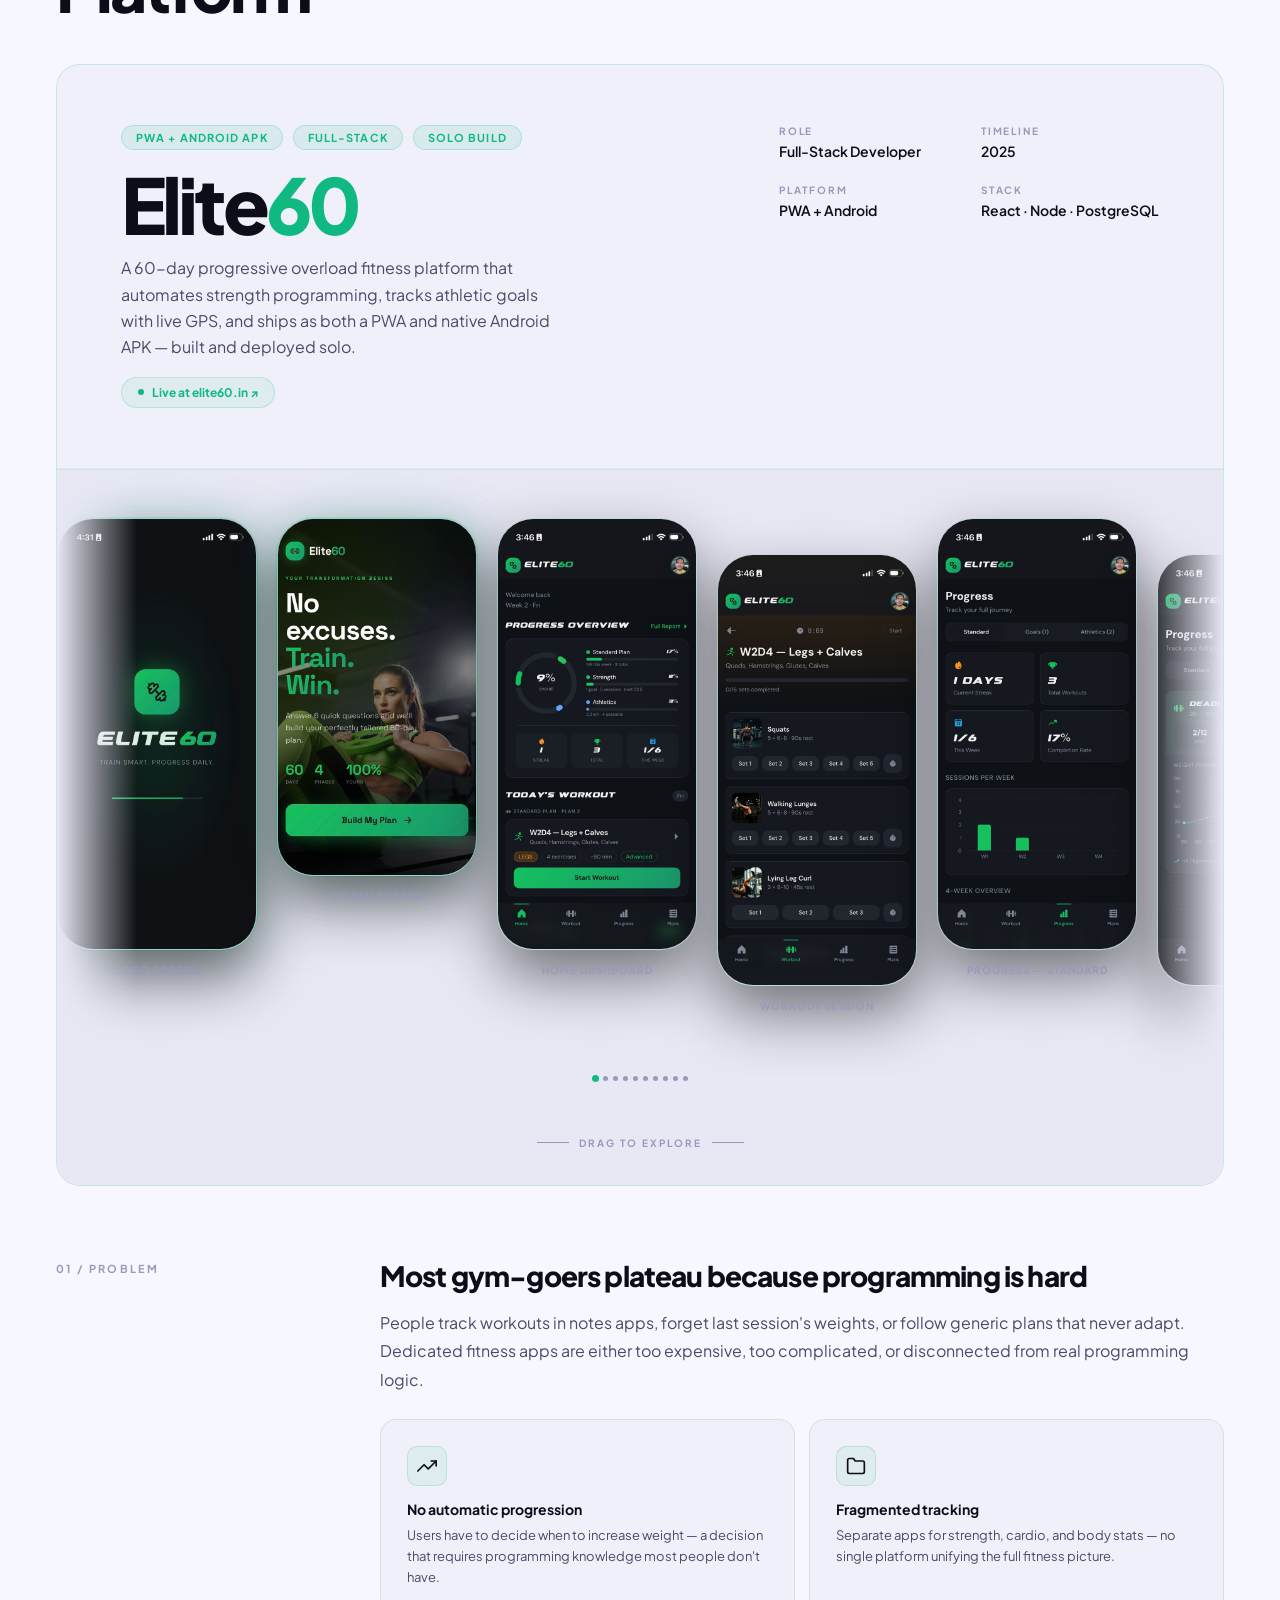
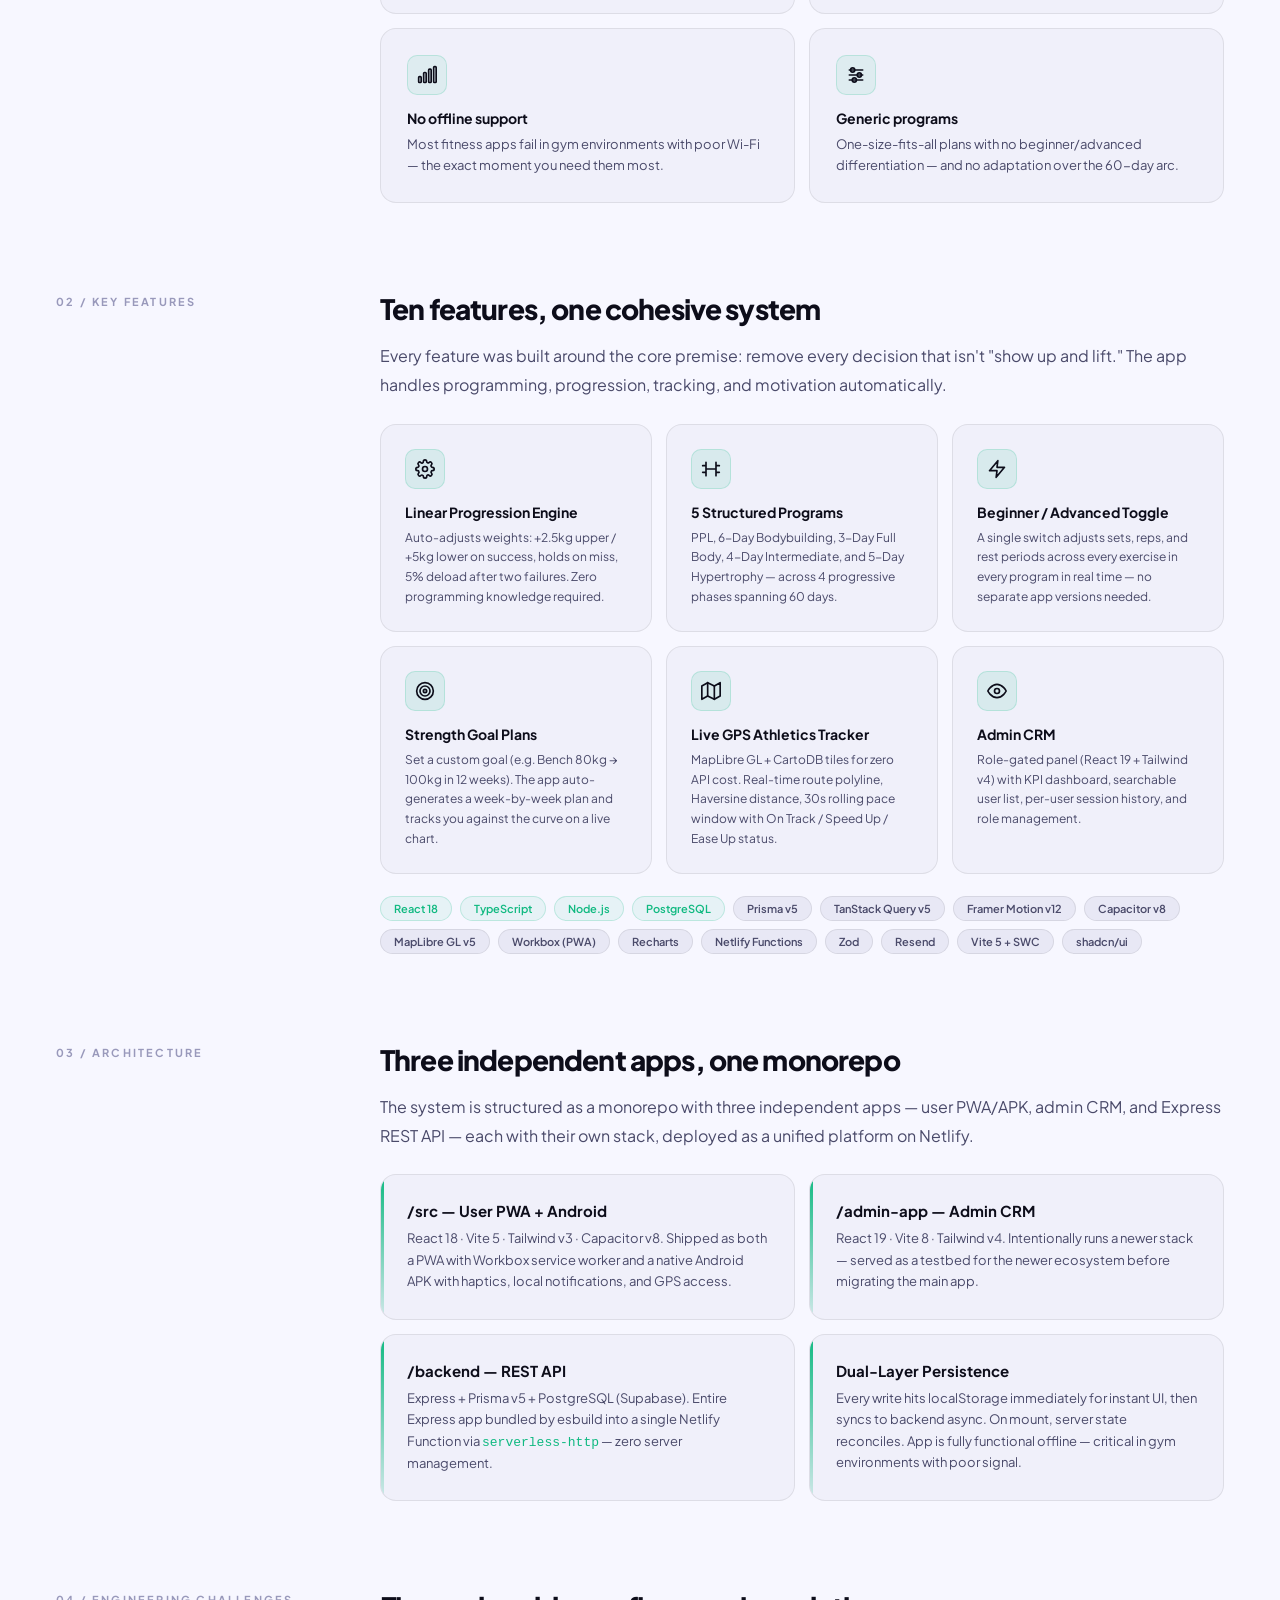
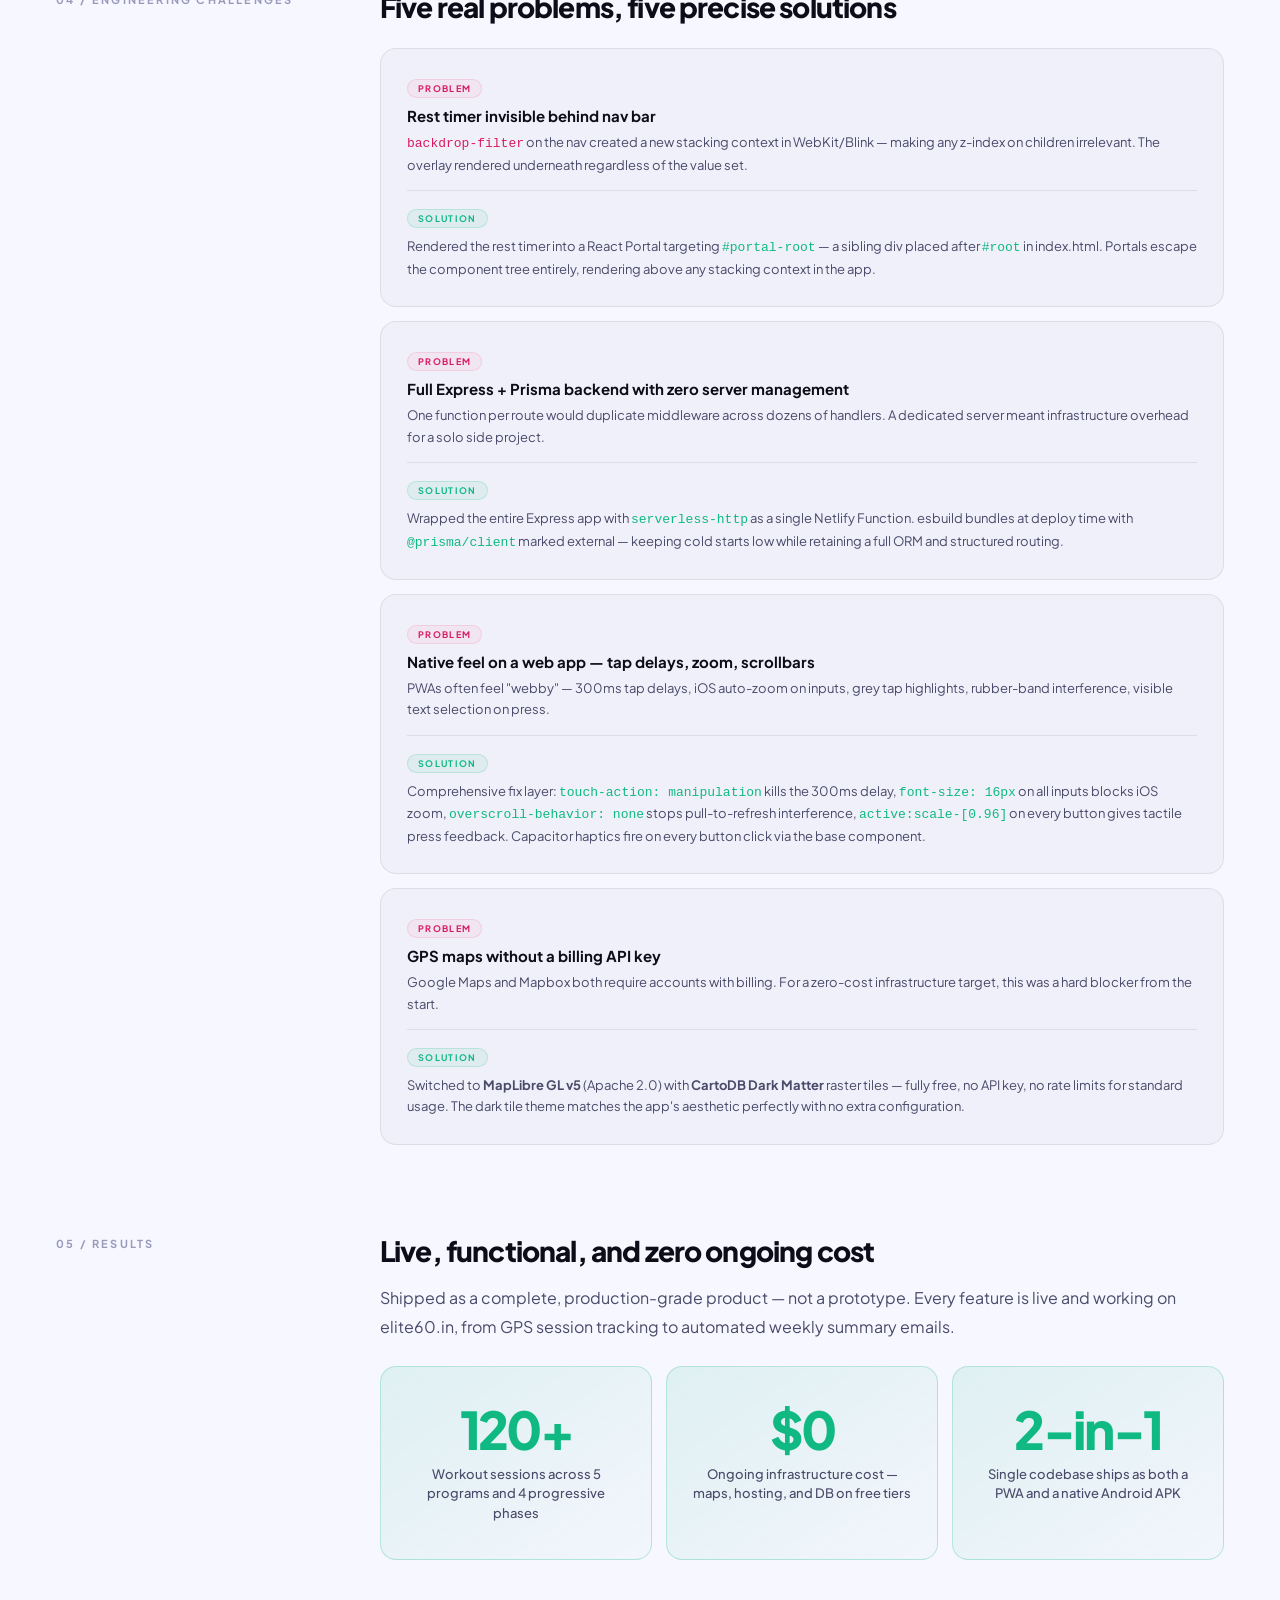
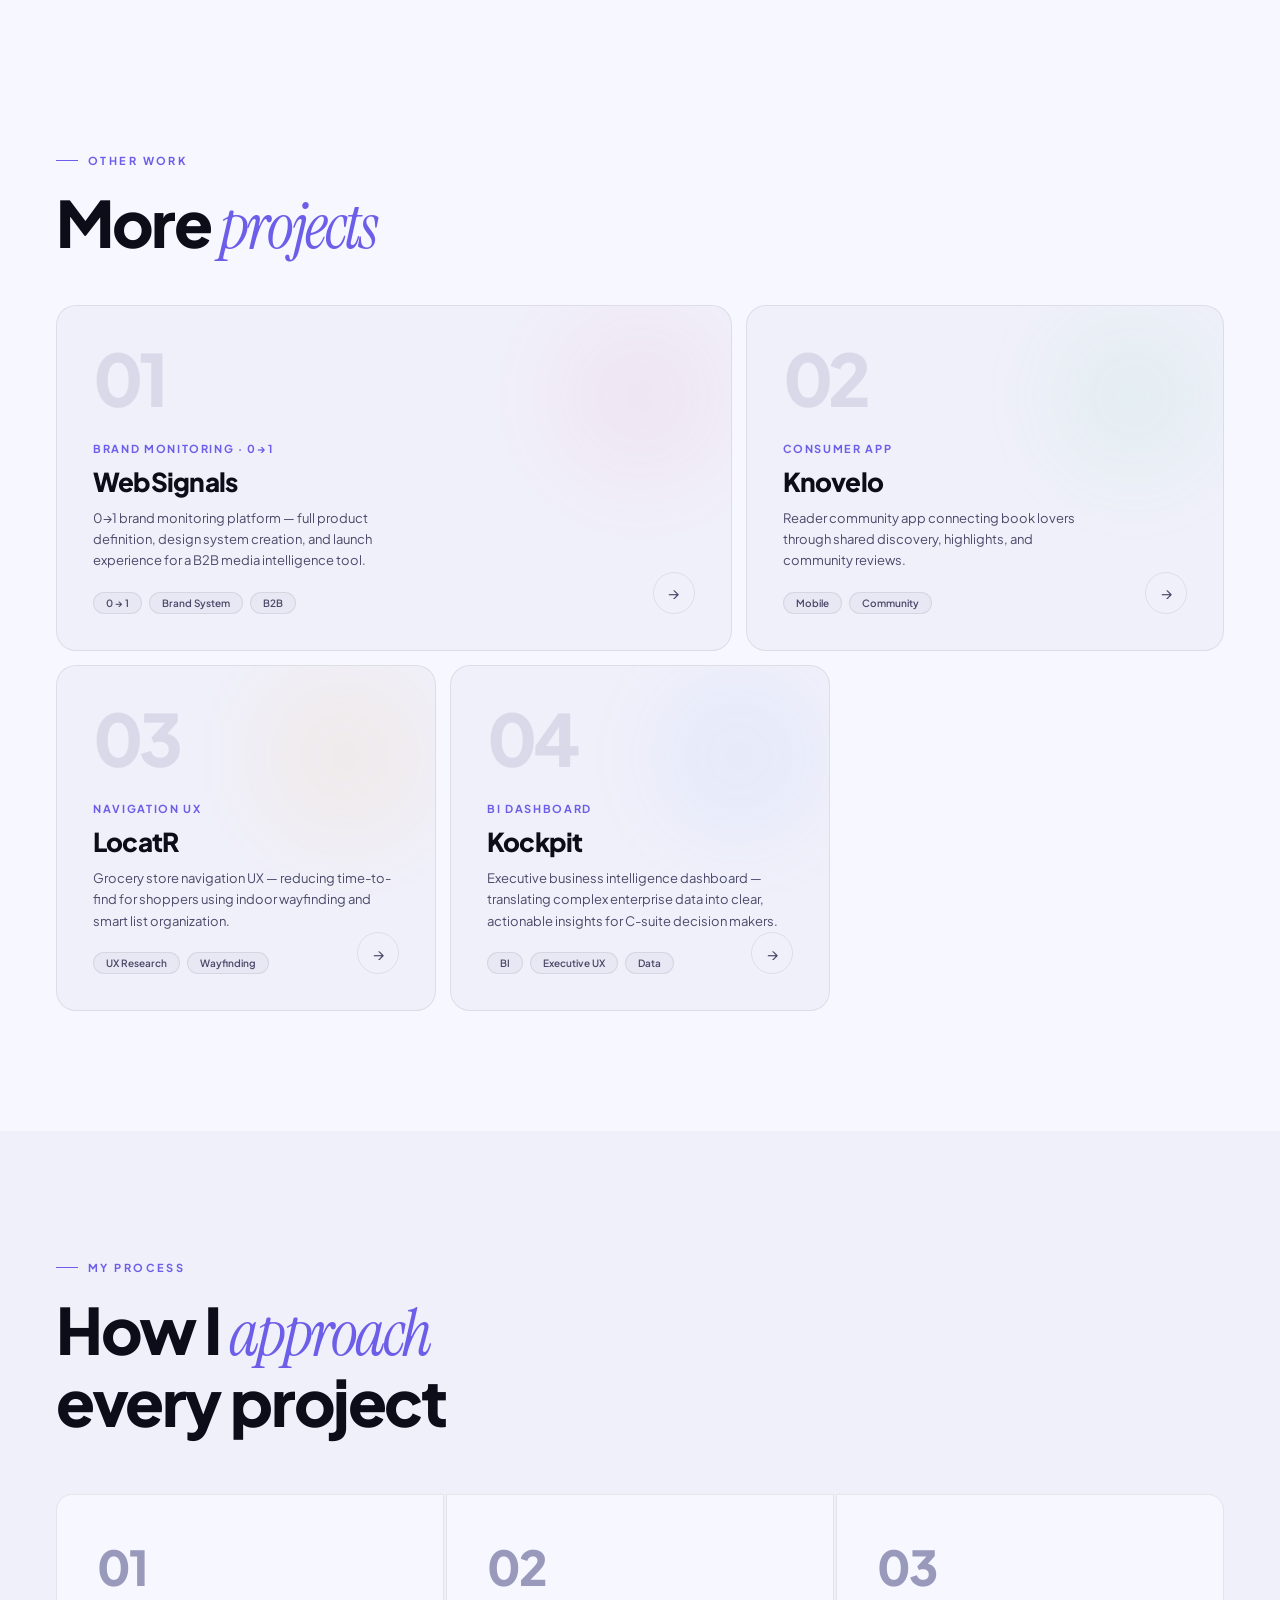
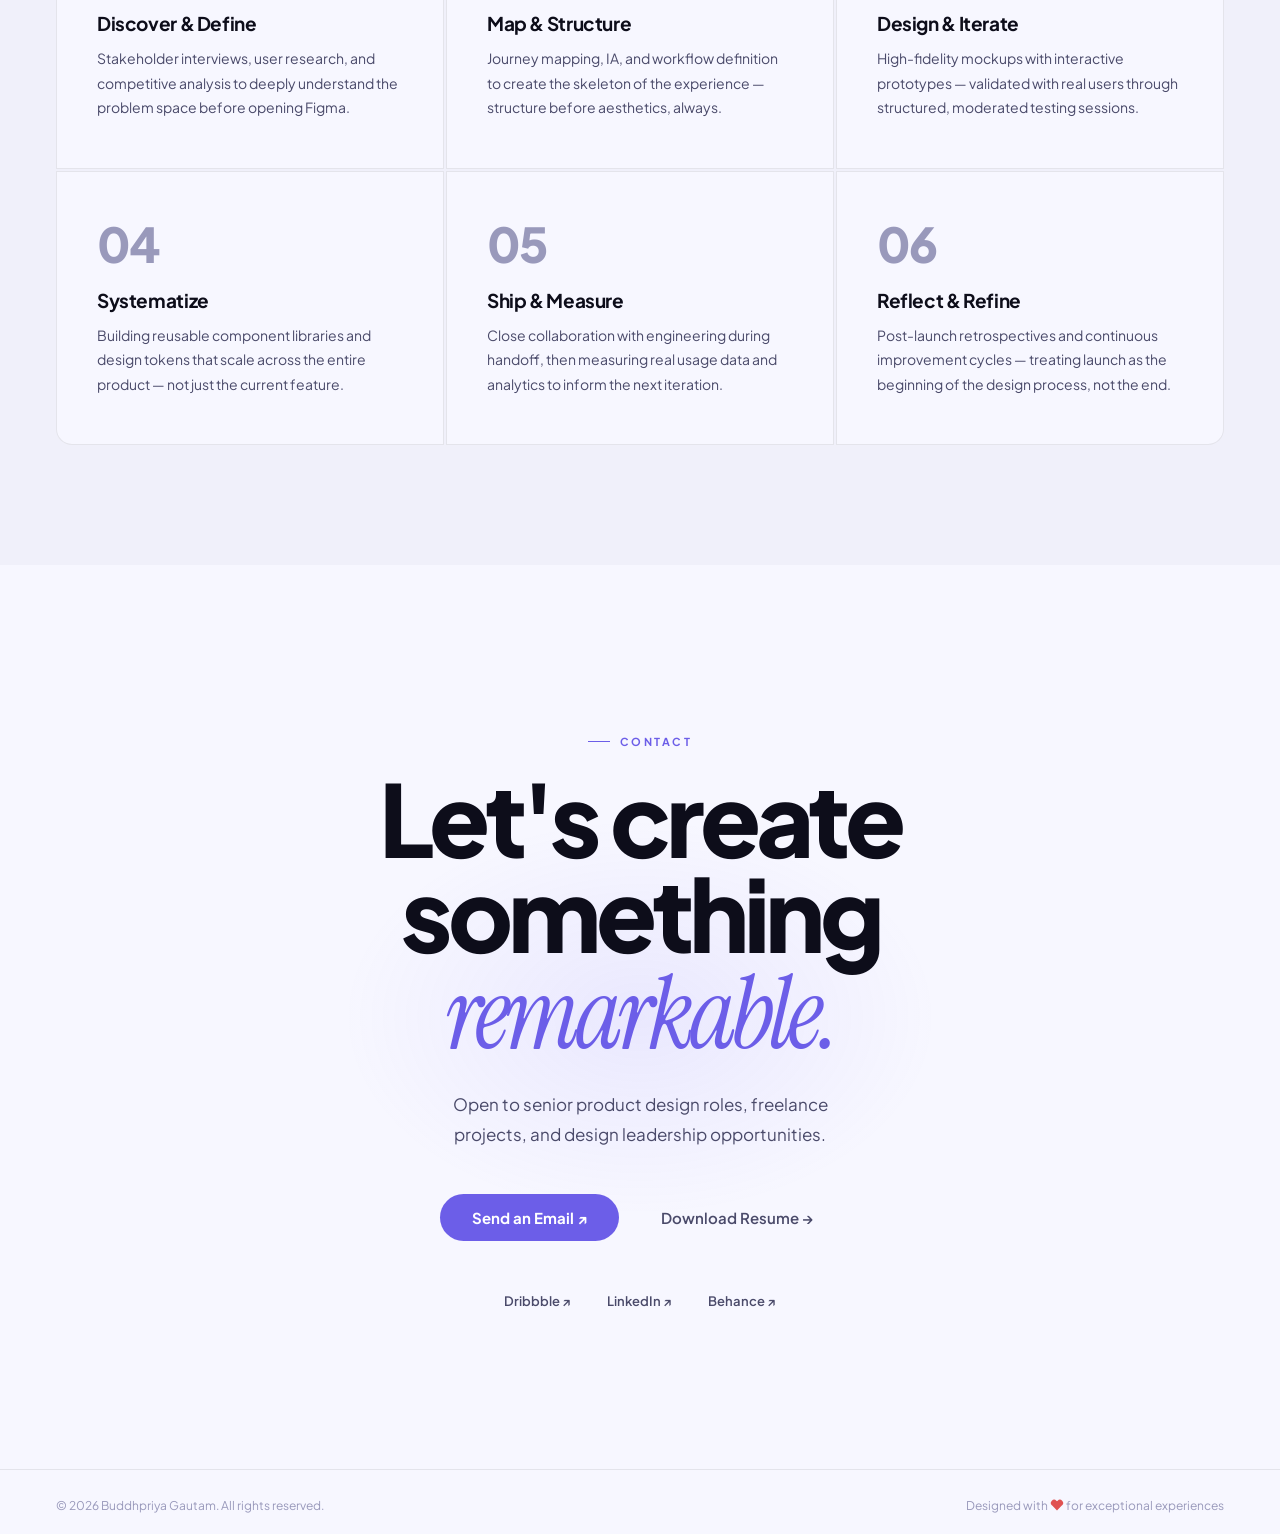
==== commit 68e8e84c: "done" ====
--- a/index.html
+++ b/index.html
@@ -1766,6 +1766,7 @@
       <div class="hero-btns">
         <a href="#work" class="btn-p">View Work ↓</a>
         <a href="#contact" class="btn-g">Say Hello →</a>
+        <a href="javascript:void(0)" id="portfolio-btn" class="btn-g" style="display:inline-flex;align-items:center;gap:7px;border:1px solid var(--border-hi);border-radius:100px;padding:14px 22px"><svg width="14" height="14" viewBox="0 0 24 24" fill="none" stroke="currentColor" stroke-width="2.5" stroke-linecap="round" stroke-linejoin="round"><path d="M21 15v4a2 2 0 0 1-2 2H5a2 2 0 0 1-2-2v-4"/><polyline points="7 10 12 15 17 10"/><line x1="12" y1="15" x2="12" y2="3"/></svg>Portfolio PDF</a>
       </div>
     </div>
 
@@ -1928,7 +1929,7 @@
               <div class="db-kpi">
                 <div class="db-kpi-l">Timeline</div>
                 <div class="db-kpi-v">3 days</div>
-                <div class="db-kpi-d warn">⚠ to complete</div>
+                <div class="db-kpi-d warn"><svg width="11" height="11" viewBox="0 0 24 24" fill="none" stroke="currentColor" stroke-width="2.5" stroke-linecap="round" stroke-linejoin="round" style="vertical-align:-1px"><path d="M10.29 3.86L1.82 18a2 2 0 0 0 1.71 3h16.94a2 2 0 0 0 1.71-3L13.71 3.86a2 2 0 0 0-3.42 0z"/><line x1="12" y1="9" x2="12" y2="13"/><line x1="12" y1="17" x2="12.01" y2="17"/></svg> to complete</div>
               </div>
             </div>
             <div class="db-r2">
@@ -1967,22 +1968,22 @@
           <p class="cs-sec-p">Teams ran critical workflows across Excel for BOQs, WhatsApp for communication, ERPs for finance, and manual on-site reporting — resulting in zero real-time visibility, delayed decisions, heavy cost leakages, and crushing operational overhead.</p>
           <div class="pain-grid">
             <div class="pain-c">
-              <div class="pain-ic">📊</div>
+              <div class="pain-ic"><svg width="20" height="20" viewBox="0 0 24 24" fill="none" stroke="currentColor" stroke-width="2" stroke-linecap="round" stroke-linejoin="round"><rect x="3" y="12" width="4" height="9" rx="1"/><rect x="10" y="7" width="4" height="14" rx="1"/><rect x="17" y="3" width="4" height="18" rx="1"/></svg></div>
               <div class="pain-t">Excel BOQs &amp; manual data</div>
               <div class="pain-p">Bill of quantities managed in spreadsheets with no live pricing, no vendor linking, and no audit trail — leading to costly errors.</div>
             </div>
             <div class="pain-c">
-              <div class="pain-ic">💬</div>
+              <div class="pain-ic"><svg width="20" height="20" viewBox="0 0 24 24" fill="none" stroke="currentColor" stroke-width="2" stroke-linecap="round" stroke-linejoin="round"><path d="M21 15a2 2 0 0 1-2 2H7l-4 4V5a2 2 0 0 1 2-2h14a2 2 0 0 1 2 2z"/></svg></div>
               <div class="pain-t">WhatsApp-driven communication</div>
               <div class="pain-p">Critical project decisions buried in chat threads with no structure, no accountability, and no searchable history.</div>
             </div>
             <div class="pain-c">
-              <div class="pain-ic">🔍</div>
+              <div class="pain-ic"><svg width="20" height="20" viewBox="0 0 24 24" fill="none" stroke="currentColor" stroke-width="2" stroke-linecap="round" stroke-linejoin="round"><circle cx="11" cy="11" r="8"/><line x1="21" y1="21" x2="16.65" y2="16.65"/></svg></div>
               <div class="pain-t">Zero real-time visibility</div>
               <div class="pain-p">Stakeholders had no live view of project health — everything was reactive, never proactive, driven by delayed manual reports.</div>
             </div>
             <div class="pain-c">
-              <div class="pain-ic">💸</div>
+              <div class="pain-ic"><svg width="20" height="20" viewBox="0 0 24 24" fill="none" stroke="currentColor" stroke-width="2" stroke-linecap="round" stroke-linejoin="round"><line x1="12" y1="1" x2="12" y2="23"/><path d="M17 5H9.5a3.5 3.5 0 0 0 0 7h5a3.5 3.5 0 0 1 0 7H6"/></svg></div>
               <div class="pain-t">High cost leakages</div>
               <div class="pain-p">Disconnected billing, payment, and reconciliation caused cash leakages, invoice disputes, and follow-up loops that cost weeks.</div>
             </div>
@@ -2278,22 +2279,22 @@
           <p class="cs-sec-p">People track workouts in notes apps, forget last session's weights, or follow generic plans that never adapt. Dedicated fitness apps are either too expensive, too complicated, or disconnected from real programming logic.</p>
           <div class="pain-grid">
             <div class="pain-c">
-              <div class="pain-ic" style="background:rgba(16,185,129,.08);border-color:rgba(16,185,129,.18)">📈</div>
+              <div class="pain-ic" style="background:rgba(16,185,129,.08);border-color:rgba(16,185,129,.18)"><svg width="20" height="20" viewBox="0 0 24 24" fill="none" stroke="currentColor" stroke-width="2" stroke-linecap="round" stroke-linejoin="round"><polyline points="23 6 13.5 15.5 8.5 10.5 1 18"/><polyline points="17 6 23 6 23 12"/></svg></div>
               <div class="pain-t">No automatic progression</div>
               <div class="pain-p">Users have to decide when to increase weight — a decision that requires programming knowledge most people don't have.</div>
             </div>
             <div class="pain-c">
-              <div class="pain-ic" style="background:rgba(16,185,129,.08);border-color:rgba(16,185,129,.18)">🗂️</div>
+              <div class="pain-ic" style="background:rgba(16,185,129,.08);border-color:rgba(16,185,129,.18)"><svg width="20" height="20" viewBox="0 0 24 24" fill="none" stroke="currentColor" stroke-width="2" stroke-linecap="round" stroke-linejoin="round"><path d="M22 19a2 2 0 0 1-2 2H4a2 2 0 0 1-2-2V5a2 2 0 0 1 2-2h5l2 3h9a2 2 0 0 1 2 2z"/></svg></div>
               <div class="pain-t">Fragmented tracking</div>
               <div class="pain-p">Separate apps for strength, cardio, and body stats — no single platform unifying the full fitness picture.</div>
             </div>
             <div class="pain-c">
-              <div class="pain-ic" style="background:rgba(16,185,129,.08);border-color:rgba(16,185,129,.18)">📶</div>
+              <div class="pain-ic" style="background:rgba(16,185,129,.08);border-color:rgba(16,185,129,.18)"><svg width="20" height="20" viewBox="0 0 24 24" fill="none" stroke="currentColor" stroke-width="2" stroke-linecap="round"><rect x="2" y="14" width="3" height="7" rx="1"/><rect x="8" y="9" width="3" height="12" rx="1"/><rect x="14" y="5" width="3" height="16" rx="1"/><rect x="20" y="2" width="3" height="19" rx="1"/></svg></div>
               <div class="pain-t">No offline support</div>
               <div class="pain-p">Most fitness apps fail in gym environments with poor Wi-Fi — the exact moment you need them most.</div>
             </div>
             <div class="pain-c">
-              <div class="pain-ic" style="background:rgba(16,185,129,.08);border-color:rgba(16,185,129,.18)">🎚️</div>
+              <div class="pain-ic" style="background:rgba(16,185,129,.08);border-color:rgba(16,185,129,.18)"><svg width="20" height="20" viewBox="0 0 24 24" fill="none" stroke="currentColor" stroke-width="2" stroke-linecap="round"><line x1="4" y1="6" x2="20" y2="6"/><line x1="4" y1="12" x2="20" y2="12"/><line x1="4" y1="18" x2="20" y2="18"/><circle cx="8" cy="6" r="2.5"/><circle cx="16" cy="12" r="2.5"/><circle cx="10" cy="18" r="2.5"/></svg></div>
               <div class="pain-t">Generic programs</div>
               <div class="pain-p">One-size-fits-all plans with no beginner/advanced differentiation — and no adaptation over the 60-day arc.</div>
             </div>
@@ -2309,32 +2310,32 @@
           <p class="cs-sec-p">Every feature was built around the core premise: remove every decision that isn't "show up and lift." The app handles programming, progression, tracking, and motivation automatically.</p>
           <div class="feat-grid">
             <div class="feat-c">
-              <div class="feat-ic">⚙️</div>
+              <div class="feat-ic"><svg width="20" height="20" viewBox="0 0 24 24" fill="none" stroke="currentColor" stroke-width="2" stroke-linecap="round" stroke-linejoin="round"><circle cx="12" cy="12" r="3"/><path d="M19.4 15a1.65 1.65 0 0 0 .33 1.82l.06.06a2 2 0 0 1-2.83 2.83l-.06-.06a1.65 1.65 0 0 0-1.82-.33 1.65 1.65 0 0 0-1 1.51V21a2 2 0 0 1-4 0v-.09A1.65 1.65 0 0 0 9 19.4a1.65 1.65 0 0 0-1.82.33l-.06.06a2 2 0 0 1-2.83-2.83l.06-.06A1.65 1.65 0 0 0 4.68 15a1.65 1.65 0 0 0-1.51-1H3a2 2 0 0 1 0-4h.09A1.65 1.65 0 0 0 4.6 9a1.65 1.65 0 0 0-.33-1.82l-.06-.06a2 2 0 0 1 2.83-2.83l.06.06A1.65 1.65 0 0 0 9 4.68a1.65 1.65 0 0 0 1-1.51V3a2 2 0 0 1 4 0v.09a1.65 1.65 0 0 0 1 1.51 1.65 1.65 0 0 0 1.82-.33l.06-.06a2 2 0 0 1 2.83 2.83l-.06.06A1.65 1.65 0 0 0 19.4 9a1.65 1.65 0 0 0 1.51 1H21a2 2 0 0 1 0 4h-.09a1.65 1.65 0 0 0-1.51 1z"/></svg></div>
               <div class="feat-t">Linear Progression Engine</div>
               <div class="feat-p">Auto-adjusts weights: +2.5kg upper / +5kg lower on success, holds on miss, 5% deload after two failures. Zero programming knowledge required.</div>
             </div>
             <div class="feat-c">
-              <div class="feat-ic">🏋️</div>
+              <div class="feat-ic"><svg width="20" height="20" viewBox="0 0 24 24" fill="none" stroke="currentColor" stroke-width="2" stroke-linecap="round" stroke-linejoin="round"><path d="M6 4v16M18 4v16M2 8h4M18 8h4M2 16h4M18 16h4M6 12h12"/></svg></div>
               <div class="feat-t">5 Structured Programs</div>
               <div class="feat-p">PPL, 6-Day Bodybuilding, 3-Day Full Body, 4-Day Intermediate, and 5-Day Hypertrophy — across 4 progressive phases spanning 60 days.</div>
             </div>
             <div class="feat-c">
-              <div class="feat-ic">⚡</div>
+              <div class="feat-ic"><svg width="20" height="20" viewBox="0 0 24 24" fill="none" stroke="currentColor" stroke-width="2" stroke-linecap="round" stroke-linejoin="round"><polygon points="13 2 3 14 12 14 11 22 21 10 12 10 13 2"/></svg></div>
               <div class="feat-t">Beginner / Advanced Toggle</div>
               <div class="feat-p">A single switch adjusts sets, reps, and rest periods across every exercise in every program in real time — no separate app versions needed.</div>
             </div>
             <div class="feat-c">
-              <div class="feat-ic">🎯</div>
+              <div class="feat-ic"><svg width="20" height="20" viewBox="0 0 24 24" fill="none" stroke="currentColor" stroke-width="2" stroke-linecap="round" stroke-linejoin="round"><circle cx="12" cy="12" r="10"/><circle cx="12" cy="12" r="6"/><circle cx="12" cy="12" r="2"/></svg></div>
               <div class="feat-t">Strength Goal Plans</div>
               <div class="feat-p">Set a custom goal (e.g. Bench 80kg → 100kg in 12 weeks). The app auto-generates a week-by-week plan and tracks you against the curve on a live chart.</div>
             </div>
             <div class="feat-c">
-              <div class="feat-ic">🗺️</div>
+              <div class="feat-ic"><svg width="20" height="20" viewBox="0 0 24 24" fill="none" stroke="currentColor" stroke-width="2" stroke-linecap="round" stroke-linejoin="round"><polygon points="1 6 1 22 8 18 16 22 23 18 23 2 16 6 8 2 1 6"/><line x1="8" y1="2" x2="8" y2="18"/><line x1="16" y1="6" x2="16" y2="22"/></svg></div>
               <div class="feat-t">Live GPS Athletics Tracker</div>
               <div class="feat-p">MapLibre GL + CartoDB tiles for zero API cost. Real-time route polyline, Haversine distance, 30s rolling pace window with On Track / Speed Up / Ease Up status.</div>
             </div>
             <div class="feat-c">
-              <div class="feat-ic">👁️</div>
+              <div class="feat-ic"><svg width="20" height="20" viewBox="0 0 24 24" fill="none" stroke="currentColor" stroke-width="2" stroke-linecap="round" stroke-linejoin="round"><path d="M1 12s4-8 11-8 11 8 11 8-4 8-11 8-11-8-11-8z"/><circle cx="12" cy="12" r="3"/></svg></div>
               <div class="feat-t">Admin CRM</div>
               <div class="feat-p">Role-gated panel (React 19 + Tailwind v4) with KPI dashboard, searchable user list, per-user session history, and role management.</div>
             </div>
@@ -2586,7 +2587,7 @@
   <!-- Footer -->
   <footer>
     <div class="fc">© 2026 Buddhpriya Gautam. All rights reserved.</div>
-    <div class="fc">Designed with <em>♥</em> for exceptional experiences</div>
+    <div class="fc">Designed with <svg width="14" height="14" viewBox="0 0 24 24" fill="currentColor" stroke="none" style="vertical-align:-2px;color:#e05252"><path d="M20.84 4.61a5.5 5.5 0 0 0-7.78 0L12 5.67l-1.06-1.06a5.5 5.5 0 0 0-7.78 7.78l1.06 1.06L12 21.23l7.78-7.78 1.06-1.06a5.5 5.5 0 0 0 0-7.78z"/></svg> for exceptional experiences</div>
   </footer>
 
   <script>
@@ -2776,6 +2777,22 @@
     });
 
     // ─── RESUME DOWNLOAD ───
+    // ─── PORTFOLIO DOWNLOAD ───
+    document.getElementById('portfolio-btn').addEventListener('click', function(e) {
+      e.preventDefault();
+      fetch('/Buddhpriya Gautam Portfolio .pdf')
+        .then(r => r.blob())
+        .then(blob => {
+          const url = URL.createObjectURL(blob);
+          const a = document.createElement('a');
+          a.href = url; a.download = 'Buddhpriya_Gautam_Portfolio.pdf';
+          a.style.cssText = 'position:fixed;top:0;left:0;opacity:0;pointer-events:none;';
+          document.body.appendChild(a); a.click(); document.body.removeChild(a);
+          setTimeout(() => URL.revokeObjectURL(url), 1000);
+        })
+        .catch(() => { window.open('/Buddhpriya Gautam Portfolio .pdf', '_blank'); });
+    });
+
     document.getElementById('resume-btn').addEventListener('click', function(e) {
       e.preventDefault();
       e.stopPropagation();
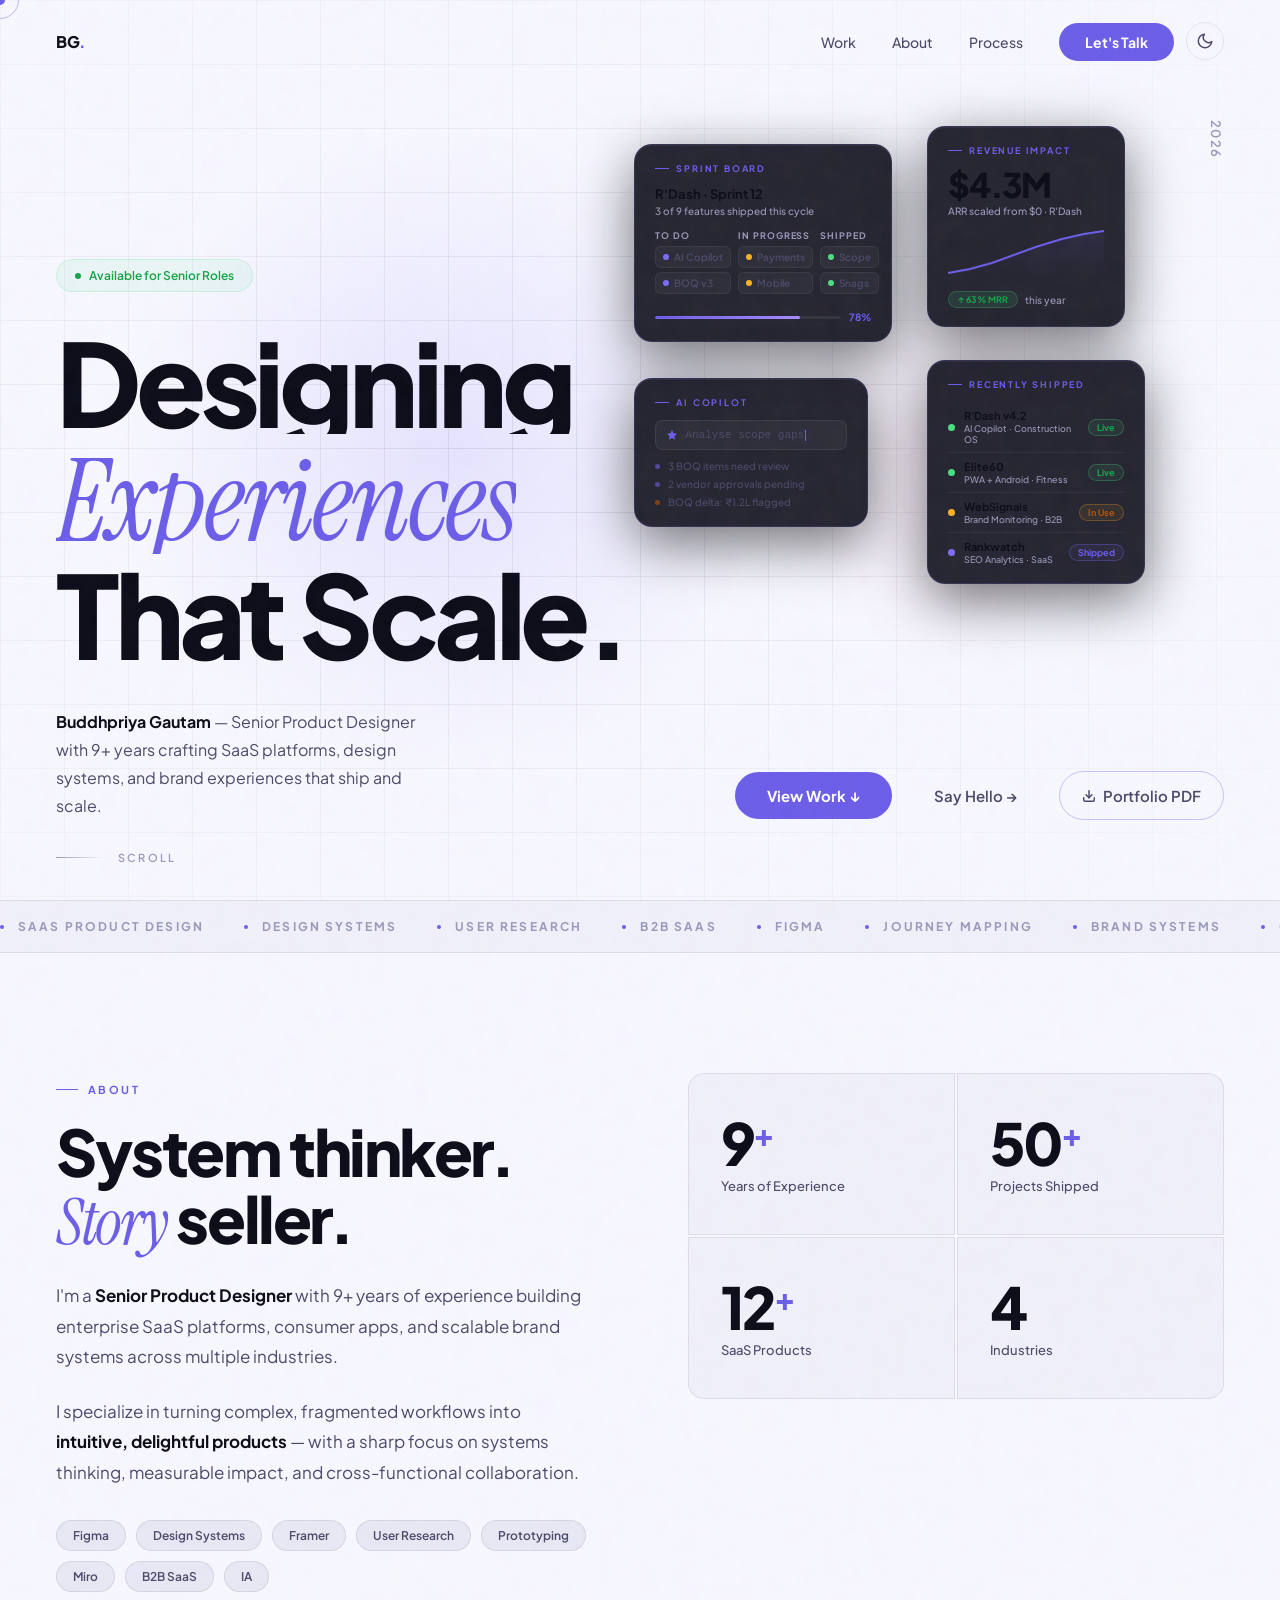
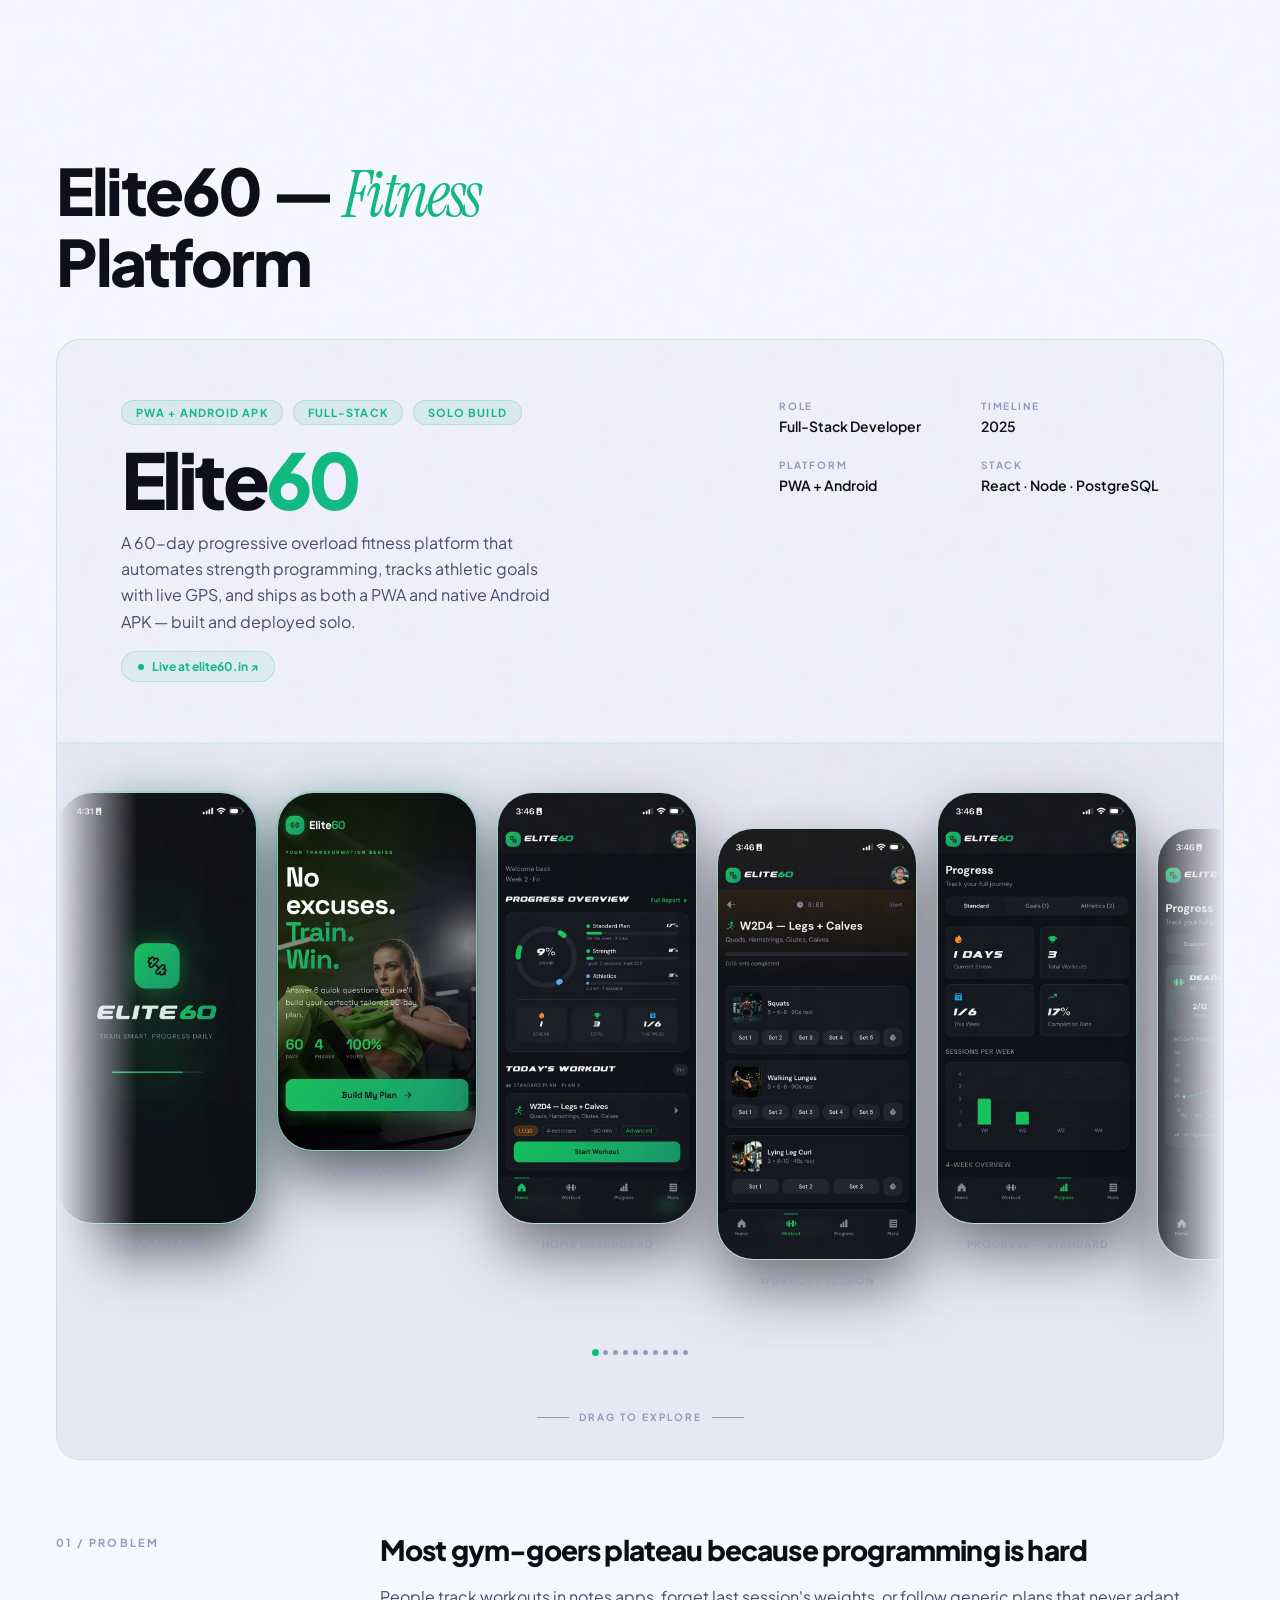
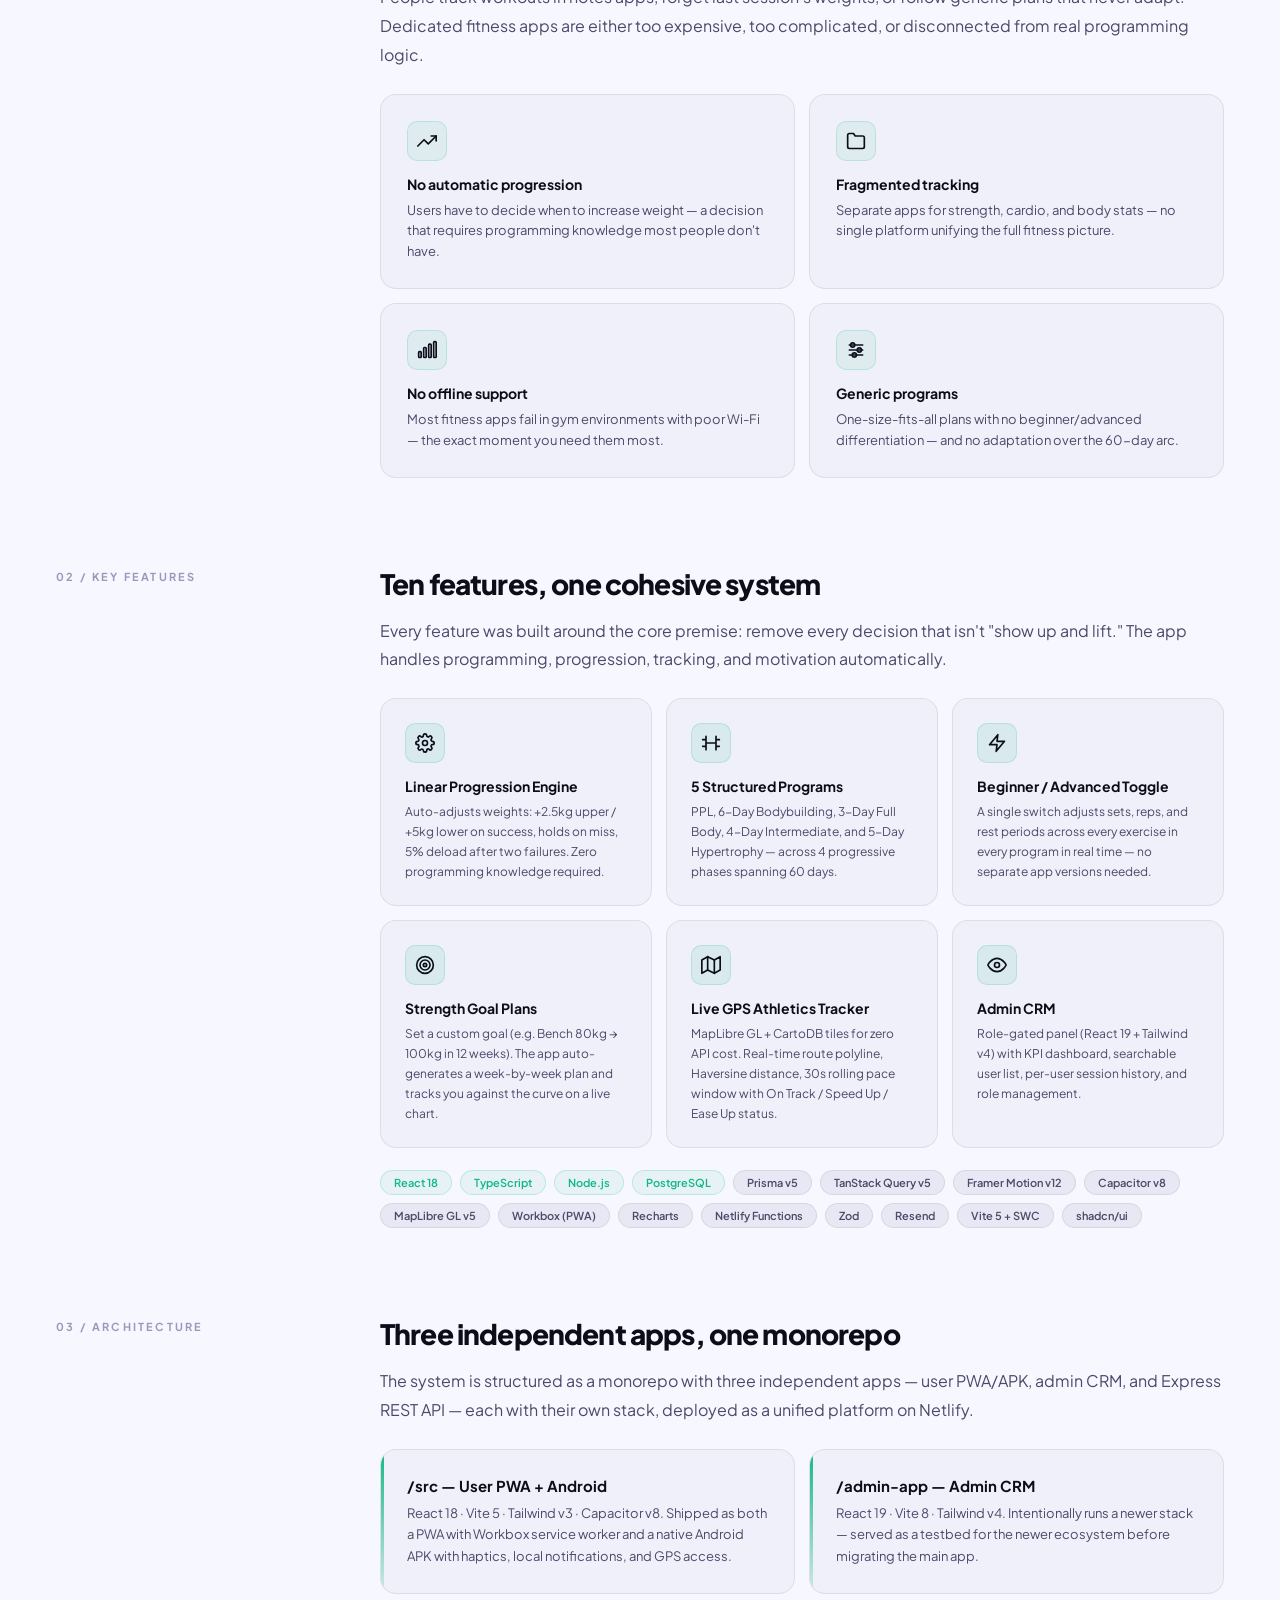
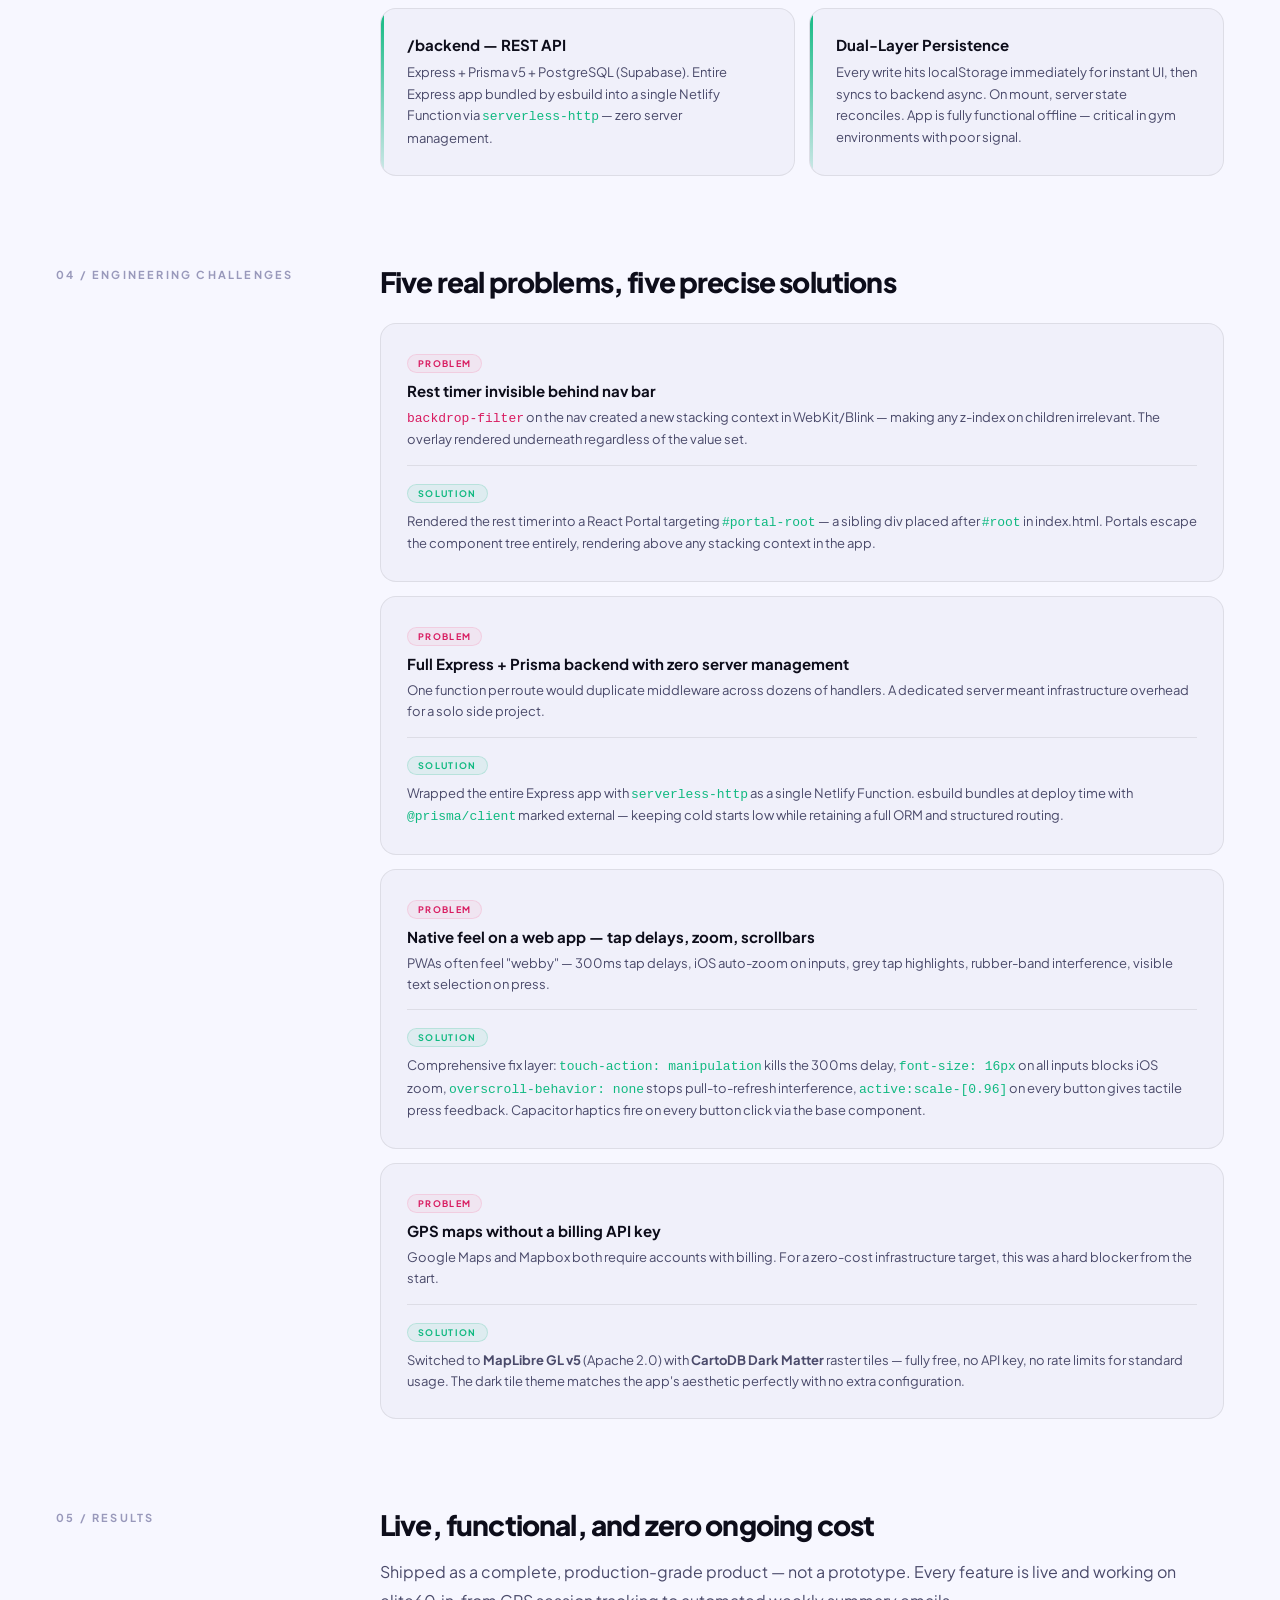
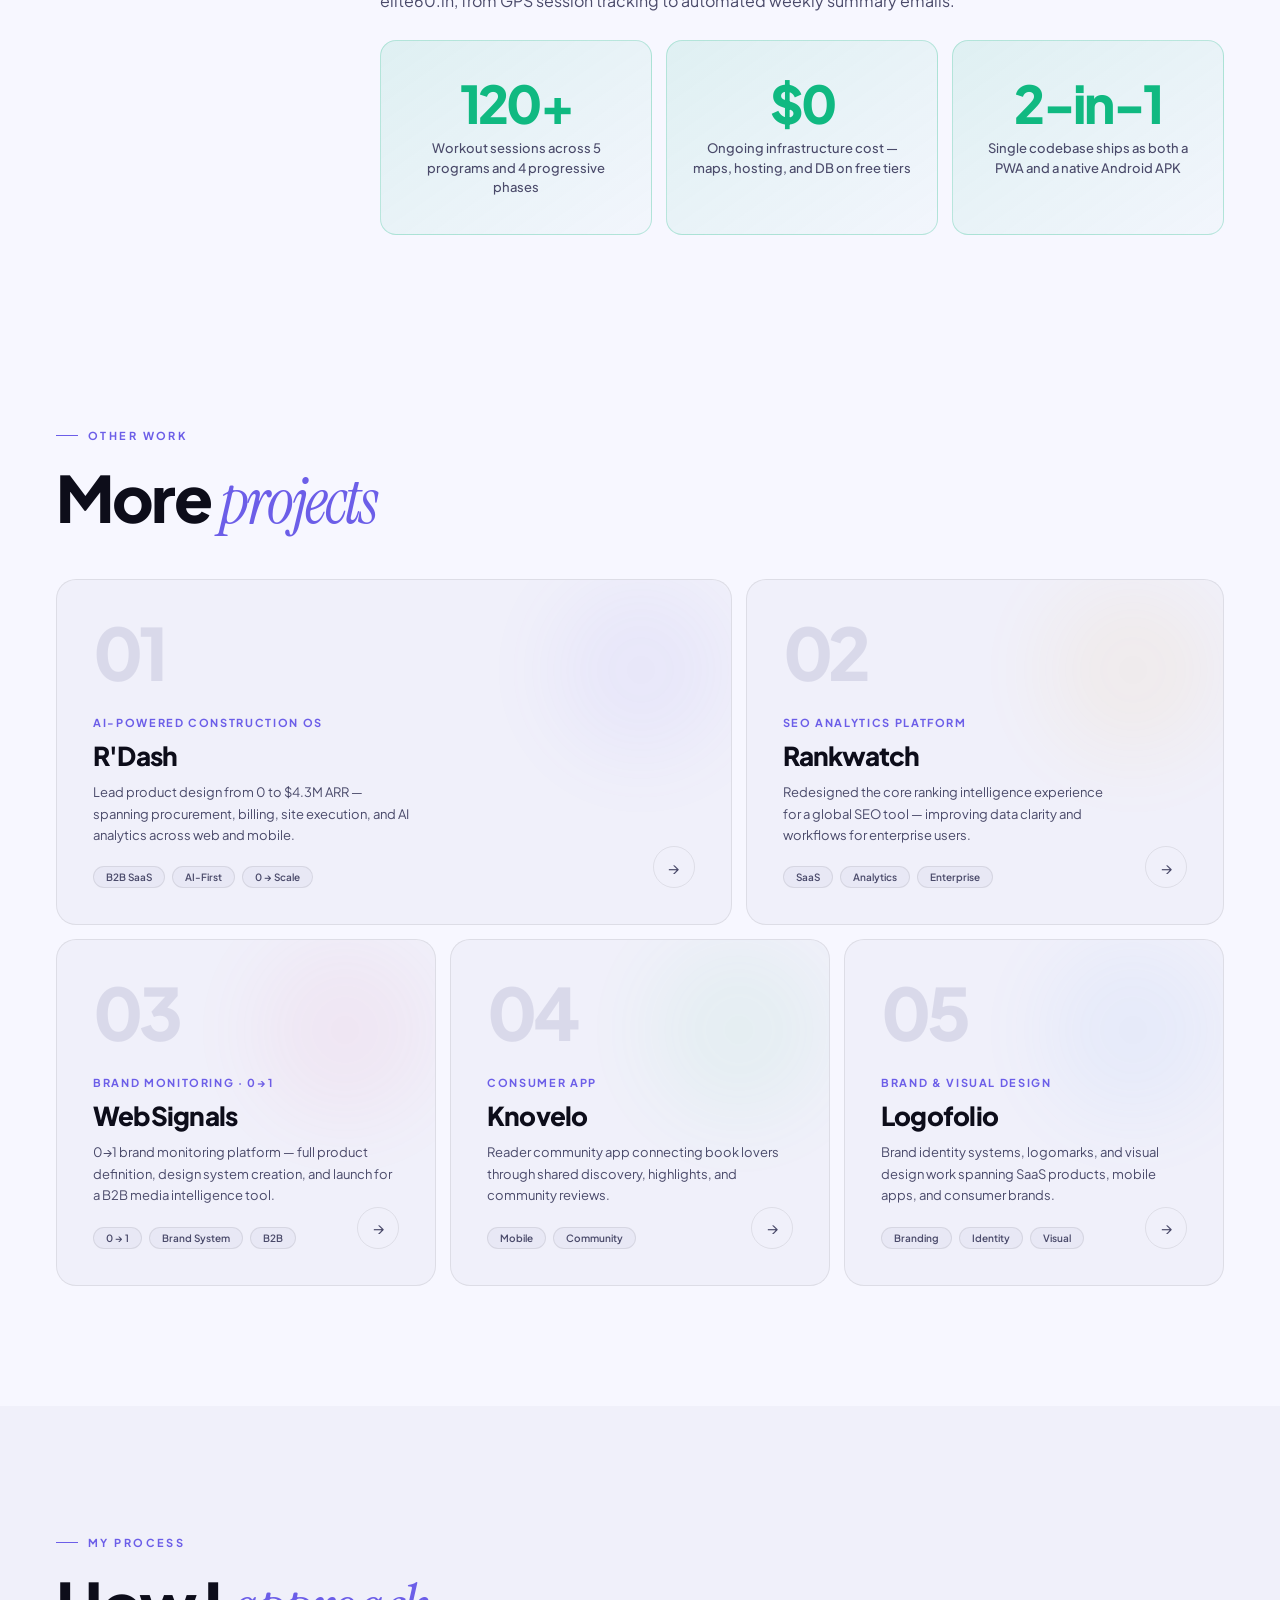
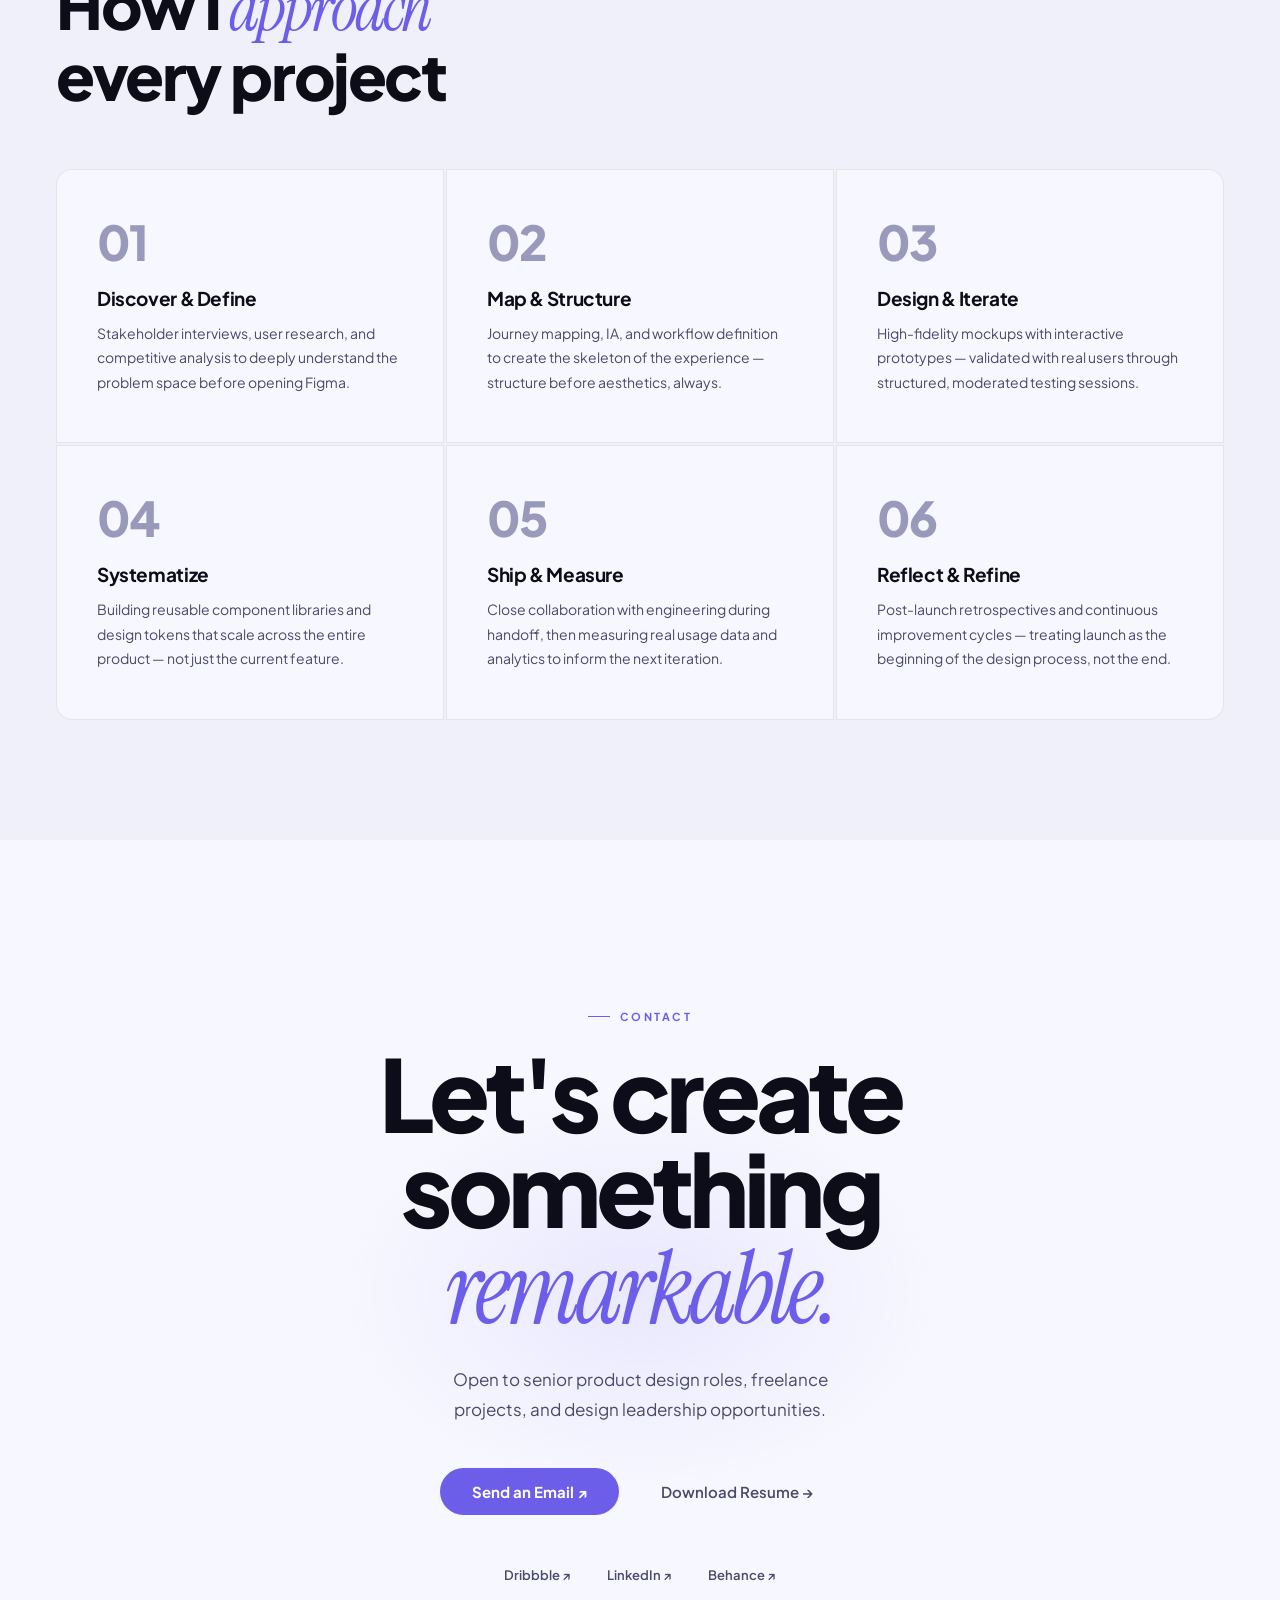
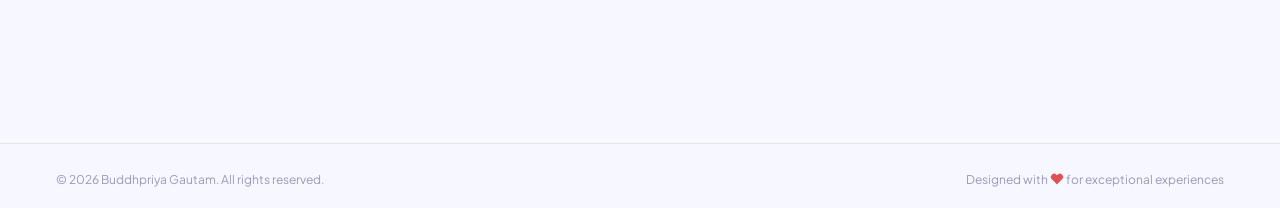
==== commit ddf3f55f: "Portfolio updates: photo, logofolio grid, hero cards, app screens, nav fixes - about.html: personal " ====
--- a/index.html
+++ b/index.html
@@ -465,93 +465,57 @@
     @keyframes hcF2 { 0%,100%{ transform:translateY(-6px) }   50%{ transform:translateY(8px) } }
     @keyframes hcF3 { 0%,100%{ transform:translateY(0px) }    50%{ transform:translateY(-7px) } }
 
-    .hc-card {
-      background: rgba(13,13,28,0.76);
-      backdrop-filter: blur(22px);
-      -webkit-backdrop-filter: blur(22px);
-      border: 1px solid rgba(123,108,246,0.22);
-      border-radius: 16px;
-      padding: 16px 18px;
-      box-shadow: 0 8px 40px rgba(0,0,0,.45), inset 0 1px 0 rgba(255,255,255,.055);
-      animation-duration: 5.5s;
-      animation-timing-function: ease-in-out;
-      animation-iteration-count: infinite;
-    }
-    .hc-chip {
-      font-size: 9px; font-weight: 700;
-      letter-spacing: .2em; text-transform: uppercase;
-      color: var(--accent);
-      margin-bottom: 11px;
-      display: flex; align-items: center; gap: 7px;
-    }
-    .hc-chip::before {
-      content:''; width: 14px; height: 1px; background: var(--accent);
-    }
-    /* Typography card */
-    .hc-aa {
-      font-size: 50px; font-weight: 800;
-      line-height: 1; letter-spacing: -.04em;
-      color: var(--text); margin-bottom: 3px;
-    }
-    .hc-font-name {
-      font-size: 10px; font-weight: 500;
-      color: var(--text3); margin-bottom: 11px;
-    }
-    .hc-scale { display:flex; align-items:baseline; gap:10px; }
-    /* Color tokens */
-    .hc-swatches { display:flex; gap:6px; margin-bottom:10px; }
-    .hc-sw {
-      width:28px; height:28px; border-radius:8px;
-      transition: transform .18s, box-shadow .18s;
-      cursor: default;
-    }
-    .hc-sw:hover { transform:scale(1.18); box-shadow:0 4px 14px rgba(0,0,0,.5); }
-    .hc-token-name { font-size:10px; font-family:monospace; color:var(--text3); }
-    /* Layers */
-    .hc-layer-row {
-      display:flex; align-items:center; gap:8px;
-      font-size:11px; font-weight:500; color:var(--text2);
-      padding:5px 8px; border-radius:6px; margin-bottom:2px;
-    }
-    .hc-layer-sel { background:var(--accent-lo); color:var(--text); }
-    .hc-ico { width:14px; height:14px; color:var(--text3); flex-shrink:0; }
-    .hc-layer-sel .hc-ico { color:var(--accent); }
-    /* Component button */
-    .hc-demo-btn {
-      width:100%; padding:9px 18px;
-      background:var(--accent); color:#fff;
-      border:none; border-radius:100px;
-      font-size:12px; font-weight:700;
-      font-family:inherit; cursor:pointer;
-      transition:transform .18s, box-shadow .18s;
-      margin-bottom:10px;
-    }
-    .hc-demo-btn:hover {
-      transform:translateY(-2px);
-      box-shadow:0 8px 24px rgba(123,108,246,.5);
-    }
-    .hc-state-row { display:flex; gap:6px; }
-    .hc-state {
-      font-size:9px; font-weight:600; letter-spacing:.06em;
-      padding:3px 8px; border-radius:100px;
-      border:1px solid var(--border); color:var(--text3);
-    }
-    .hc-state-hov {
-      border-color:var(--accent); color:var(--accent);
-      background:var(--accent-lo);
-    }
-    /* Metrics */
-    .hc-met-grid { display:flex; gap:18px; }
-    .hc-met { text-align:center; }
-    .hc-met-v {
-      font-size:22px; font-weight:800;
-      letter-spacing:-.04em; color:var(--accent);
-      line-height:1; margin-bottom:4px;
-    }
-    .hc-met-l {
-      font-size:9px; font-weight:600;
-      letter-spacing:.08em; text-transform:uppercase; color:var(--text3);
-    }
+    /* ─── PRODUCT OS CARDS ─── */
+    .pi-card {
+      background: rgba(10,10,22,0.88);
+      backdrop-filter: blur(24px); -webkit-backdrop-filter: blur(24px);
+      border: 1px solid rgba(123,108,246,0.18);
+      border-radius: 18px; padding: 18px 20px;
+      box-shadow: 0 16px 56px rgba(0,0,0,.55), inset 0 1px 0 rgba(255,255,255,.05);
+      animation-duration: 6s; animation-timing-function: ease-in-out; animation-iteration-count: infinite;
+    }
+    .pi-chip { font-size:9px; font-weight:700; letter-spacing:.2em; text-transform:uppercase; color:var(--accent); margin-bottom:12px; display:flex; align-items:center; gap:7px; }
+    .pi-chip::before { content:''; width:14px; height:1px; background:var(--accent); }
+    /* Sprint board */
+    .pi-board-title { font-size:13px; font-weight:700; color:var(--text); margin-bottom:3px; }
+    .pi-board-sub { font-size:10px; color:var(--text3); font-weight:500; margin-bottom:13px; }
+    .pi-cols { display:grid; grid-template-columns:repeat(3,1fr); gap:7px; margin-bottom:13px; }
+    .pi-col-head { font-size:9px; font-weight:700; letter-spacing:.1em; text-transform:uppercase; color:var(--text3); margin-bottom:5px; }
+    .pi-item { display:flex; align-items:center; gap:5px; padding:4px 7px; border-radius:6px; background:rgba(255,255,255,0.04); font-size:10px; font-weight:600; color:var(--text2); margin-bottom:4px; border:1px solid rgba(255,255,255,0.05); white-space:nowrap; overflow:hidden; }
+    .pi-dot { width:6px; height:6px; border-radius:50%; flex-shrink:0; }
+    .pi-progress-row { display:flex; align-items:center; gap:8px; }
+    .pi-bar { flex:1; height:3px; background:rgba(255,255,255,0.07); border-radius:2px; overflow:hidden; }
+    .pi-bar-fill { height:100%; border-radius:2px; background:linear-gradient(90deg,var(--accent),#a78bfa); width:0%; animation:piFill 1.8s 2.8s ease-out forwards; }
+    @keyframes piFill { to { width:78%; } }
+    .pi-pct { font-size:10px; font-weight:700; color:var(--accent); }
+    /* Chart */
+    .pi-big-num { font-size:34px; font-weight:800; letter-spacing:-.05em; color:var(--text); line-height:1; margin-bottom:3px; }
+    .pi-big-label { font-size:10px; color:var(--text3); font-weight:500; margin-bottom:12px; }
+    .pi-sparkline { width:100%; height:48px; overflow:visible; }
+    .pi-spark-path { stroke:var(--accent); stroke-width:2; fill:none; stroke-dasharray:300; stroke-dashoffset:300; animation:piDraw 1.8s 3.2s ease-out forwards; }
+    .pi-spark-fill { fill:url(#piGrad); opacity:.18; }
+    @keyframes piDraw { to { stroke-dashoffset:0; } }
+    .pi-trend { display:flex; align-items:center; gap:7px; margin-top:10px; }
+    .pi-trend-badge { padding:2px 9px; background:rgba(74,222,128,.1); border:1px solid rgba(74,222,128,.22); border-radius:100px; font-size:9px; font-weight:700; color:var(--green); }
+    /* AI Copilot */
+    .pi-prompt-row { display:flex; align-items:center; gap:7px; padding:8px 10px; background:rgba(255,255,255,0.04); border:1px solid rgba(255,255,255,0.07); border-radius:8px; margin-bottom:10px; }
+    .pi-prompt-text { font-size:11px; color:var(--text2); font-weight:500; font-family:monospace; }
+    .pi-cursor { display:inline-block; width:1px; height:11px; background:var(--accent); margin-left:1px; animation:piCursor .8s step-end infinite; vertical-align:middle; }
+    @keyframes piCursor { 0%,100%{opacity:1} 50%{opacity:0} }
+    .pi-response { display:flex; flex-direction:column; gap:6px; }
+    .pi-res-row { display:flex; align-items:center; gap:8px; font-size:10px; color:var(--text2); font-weight:500; }
+    .pi-res-dot { width:5px; height:5px; border-radius:50%; background:var(--accent); flex-shrink:0; opacity:.6; }
+    /* Activity feed */
+    .pi-act-row { display:flex; align-items:center; gap:9px; padding:7px 0; border-bottom:1px solid rgba(255,255,255,0.05); }
+    .pi-act-row:last-child { border-bottom:none; padding-bottom:0; }
+    .pi-act-dot { width:7px; height:7px; border-radius:50%; flex-shrink:0; }
+    .pi-act-info { flex:1; min-width:0; }
+    .pi-act-name { font-size:11px; font-weight:700; color:var(--text); white-space:nowrap; overflow:hidden; text-overflow:ellipsis; }
+    .pi-act-sub { font-size:9px; color:var(--text3); font-weight:500; margin-top:1px; }
+    .pi-badge { padding:2px 8px; border-radius:100px; font-size:9px; font-weight:700; border:1px solid; flex-shrink:0; }
+    .pi-b-green { color:var(--green); border-color:rgba(74,222,128,.25); background:rgba(74,222,128,.08); }
+    .pi-b-amber { color:var(--amber); border-color:rgba(251,176,36,.25); background:rgba(251,176,36,.08); }
+    .pi-b-purple { color:var(--accent); border-color:rgba(123,108,246,.3); background:rgba(123,108,246,.08); }
     @media (max-width: 900px) { .hero-canvas { display:none; } }
 
     /* ─── MARQUEE ─── */
@@ -1646,102 +1610,98 @@
     <!-- ─── DESIGN CANVAS ─── -->
     <div class="hero-canvas" id="heroCanvas" aria-hidden="true">
 
-      <!-- connector lines -->
-      <svg class="hc-svg" viewBox="0 0 600 860" preserveAspectRatio="none" fill="none">
-        <line x1="108" y1="174" x2="398" y2="248" stroke="rgba(123,108,246,0.11)" stroke-width="1" stroke-dasharray="4 8"/>
-        <line x1="398" y1="248" x2="352" y2="378" stroke="rgba(123,108,246,0.09)" stroke-width="1" stroke-dasharray="4 8"/>
-        <line x1="62"  y1="454" x2="352" y2="378" stroke="rgba(123,108,246,0.09)" stroke-width="1" stroke-dasharray="4 8"/>
-        <line x1="62"  y1="454" x2="242" y2="574" stroke="rgba(123,108,246,0.07)" stroke-width="1" stroke-dasharray="4 8"/>
-        <line x1="352" y1="378" x2="242" y2="574" stroke="rgba(123,108,246,0.07)" stroke-width="1" stroke-dasharray="4 8"/>
-        <circle cx="108" cy="174" r="2.5" fill="rgba(123,108,246,0.28)"/>
-        <circle cx="398" cy="248" r="2.5" fill="rgba(123,108,246,0.28)"/>
-        <circle cx="62"  cy="454" r="2.5" fill="rgba(123,108,246,0.28)"/>
-        <circle cx="352" cy="378" r="2.5" fill="rgba(123,108,246,0.28)"/>
-        <circle cx="242" cy="574" r="2.5" fill="rgba(123,108,246,0.28)"/>
-      </svg>
-
-      <!-- Card 1: Typography -->
-      <div class="hc-node" data-depth="0.04" style="top:12%;left:5%">
-        <div class="hc-card" style="animation-name:hcF1">
-          <div class="hc-chip">Typography</div>
-          <div class="hc-aa">Aa</div>
-          <div class="hc-font-name">Plus Jakarta Sans</div>
-          <div class="hc-scale">
-            <span style="font-size:17px;font-weight:800;color:var(--text)">H1</span>
-            <span style="font-size:13px;font-weight:600;color:var(--text2)">H3</span>
-            <span style="font-size:11px;font-weight:400;color:var(--text3)">Body</span>
+      <!-- Card A: Sprint Board -->
+      <div class="hc-node" data-depth="0.04" style="top:16%;left:3%">
+        <div class="pi-card" style="width:258px;animation-name:hcF3">
+          <div class="pi-chip">Sprint Board</div>
+          <div class="pi-board-title">R'Dash · Sprint 12</div>
+          <div class="pi-board-sub">3 of 9 features shipped this cycle</div>
+          <div class="pi-cols">
+            <div>
+              <div class="pi-col-head">To Do</div>
+              <div class="pi-item"><div class="pi-dot" style="background:#7B6CF6"></div>AI Copilot</div>
+              <div class="pi-item"><div class="pi-dot" style="background:#7B6CF6"></div>BOQ v3</div>
+            </div>
+            <div>
+              <div class="pi-col-head">In Progress</div>
+              <div class="pi-item"><div class="pi-dot" style="background:#FBB024"></div>Payments</div>
+              <div class="pi-item"><div class="pi-dot" style="background:#FBB024"></div>Mobile</div>
+            </div>
+            <div>
+              <div class="pi-col-head">Shipped</div>
+              <div class="pi-item"><div class="pi-dot" style="background:#4ADE80"></div>Scope</div>
+              <div class="pi-item"><div class="pi-dot" style="background:#4ADE80"></div>Snags</div>
+            </div>
+          </div>
+          <div class="pi-progress-row">
+            <div class="pi-bar"><div class="pi-bar-fill"></div></div>
+            <div class="pi-pct">78%</div>
           </div>
         </div>
       </div>
 
-      <!-- Card 2: Color tokens -->
-      <div class="hc-node" data-depth="0.07" style="top:20%;right:5%">
-        <div class="hc-card" style="animation-name:hcF2">
-          <div class="hc-chip">Color Tokens</div>
-          <div class="hc-swatches">
-            <div class="hc-sw" style="background:#7B6CF6"></div>
-            <div class="hc-sw" style="background:#4ADE80"></div>
-            <div class="hc-sw" style="background:#FBB024"></div>
-            <div class="hc-sw" style="background:#F06292"></div>
-            <div class="hc-sw" style="background:#60A5FA"></div>
-          </div>
-          <div class="hc-token-name">#7B6CF6 — primary</div>
+      <!-- Card B: ARR Sparkline -->
+      <div class="hc-node" data-depth="0.07" style="top:14%;left:47%">
+        <div class="pi-card" style="width:198px;animation-name:hcF1">
+          <div class="pi-chip">Revenue Impact</div>
+          <div class="pi-big-num">$4.3M</div>
+          <div class="pi-big-label">ARR scaled from $0 · R'Dash</div>
+          <svg class="pi-sparkline" viewBox="0 0 178 48" preserveAspectRatio="none">
+            <defs>
+              <linearGradient id="piGrad" x1="0" y1="0" x2="0" y2="1">
+                <stop offset="0%" stop-color="#7B6CF6" stop-opacity=".45"/>
+                <stop offset="100%" stop-color="#7B6CF6" stop-opacity="0"/>
+              </linearGradient>
+            </defs>
+            <path class="pi-spark-fill" d="M0 48 L0 44 L25 40 L50 34 L75 26 L100 18 L130 10 L155 5 L178 2 L178 48 Z"/>
+            <path class="pi-spark-path" d="M0 44 L25 40 L50 34 L75 26 L100 18 L130 10 L155 5 L178 2"/>
+          </svg>
+          <div class="pi-trend">
+            <span class="pi-trend-badge">↑ 63% MRR</span>
+            <span style="font-size:10px;color:var(--text3);font-weight:500">this year</span>
+          </div>
         </div>
       </div>
 
-      <!-- Card 3: Layers panel -->
-      <div class="hc-node" data-depth="0.05" style="top:43%;left:3%">
-        <div class="hc-card" style="animation-name:hcF3;animation-duration:6.5s">
-          <div class="hc-chip">Layers</div>
-          <div class="hc-layer-row hc-layer-sel">
-            <svg class="hc-ico" viewBox="0 0 16 16"><rect x="2" y="2" width="12" height="12" rx="2" stroke="currentColor" stroke-width="1.5" fill="none"/></svg>
-            Navigation
-          </div>
-          <div class="hc-layer-row">
-            <svg class="hc-ico" viewBox="0 0 16 16"><rect x="1" y="5" width="14" height="10" rx="1.5" stroke="currentColor" stroke-width="1.5" fill="none"/><rect x="4" y="1" width="8" height="5" rx="1" stroke="currentColor" stroke-width="1.5" fill="none"/></svg>
-            Hero Section
-          </div>
-          <div class="hc-layer-row">
-            <svg class="hc-ico" viewBox="0 0 16 16"><path d="M2 4h12M2 8h8M2 12h10" stroke="currentColor" stroke-width="1.5" stroke-linecap="round"/></svg>
-            Content Grid
-          </div>
-          <div class="hc-layer-row">
-            <svg class="hc-ico" viewBox="0 0 16 16"><rect x="1" y="1" width="14" height="14" rx="3" stroke="currentColor" stroke-width="1.5" fill="none"/></svg>
-            Background
+      <!-- Card C: AI Copilot -->
+      <div class="hc-node" data-depth="0.05" style="top:42%;left:3%">
+        <div class="pi-card" style="width:234px;animation-name:hcF2;animation-duration:7s">
+          <div class="pi-chip">AI Copilot</div>
+          <div class="pi-prompt-row">
+            <svg width="12" height="12" viewBox="0 0 24 24" fill="none" style="color:var(--accent);flex-shrink:0"><path d="M12 2L15.09 8.26L22 9.27L17 14.14L18.18 21.02L12 17.77L5.82 21.02L7 14.14L2 9.27L8.91 8.26L12 2Z" fill="currentColor"/></svg>
+            <span class="pi-prompt-text">Analyse scope gaps<span class="pi-cursor"></span></span>
+          </div>
+          <div class="pi-response">
+            <div class="pi-res-row"><div class="pi-res-dot"></div>3 BOQ items need review</div>
+            <div class="pi-res-row"><div class="pi-res-dot"></div>2 vendor approvals pending</div>
+            <div class="pi-res-row"><div class="pi-res-dot" style="background:var(--amber)"></div>BOQ delta: ₹1.2L flagged</div>
           </div>
         </div>
       </div>
 
-      <!-- Card 4: Component -->
-      <div class="hc-node" data-depth="0.09" style="top:35%;right:4%">
-        <div class="hc-card" style="animation-name:hcF1;animation-duration:4.8s">
-          <div class="hc-chip">Component</div>
-          <button class="hc-demo-btn">Primary Action ↗</button>
-          <div class="hc-state-row">
-            <span class="hc-state">Default</span>
-            <span class="hc-state hc-state-hov">Hover</span>
-            <span class="hc-state">Active</span>
-          </div>
-        </div>
-      </div>
-
-      <!-- Card 5: Impact metrics -->
-      <div class="hc-node" data-depth="0.06" style="top:61%;left:28%">
-        <div class="hc-card" style="animation-name:hcF2;animation-duration:6s">
-          <div class="hc-chip">Impact</div>
-          <div class="hc-met-grid">
-            <div class="hc-met">
-              <div class="hc-met-v">9+</div>
-              <div class="hc-met-l">Years</div>
-            </div>
-            <div class="hc-met">
-              <div class="hc-met-v" style="color:var(--green)">$4.3M</div>
-              <div class="hc-met-l">ARR Scaled</div>
-            </div>
-            <div class="hc-met">
-              <div class="hc-met-v" style="color:var(--amber)">12+</div>
-              <div class="hc-met-l">Products</div>
-            </div>
+      <!-- Card D: Recently Shipped -->
+      <div class="hc-node" data-depth="0.08" style="top:40%;left:47%">
+        <div class="pi-card" style="width:218px;animation-name:hcF3;animation-duration:5.8s">
+          <div class="pi-chip">Recently Shipped</div>
+          <div class="pi-act-row">
+            <div class="pi-act-dot" style="background:#4ADE80"></div>
+            <div class="pi-act-info"><div class="pi-act-name">R'Dash v4.2</div><div class="pi-act-sub">AI Copilot · Construction OS</div></div>
+            <div class="pi-badge pi-b-green">Live</div>
+          </div>
+          <div class="pi-act-row">
+            <div class="pi-act-dot" style="background:#4ADE80"></div>
+            <div class="pi-act-info"><div class="pi-act-name">Elite60</div><div class="pi-act-sub">PWA + Android · Fitness</div></div>
+            <div class="pi-badge pi-b-green">Live</div>
+          </div>
+          <div class="pi-act-row">
+            <div class="pi-act-dot" style="background:#FBB024"></div>
+            <div class="pi-act-info"><div class="pi-act-name">WebSignals</div><div class="pi-act-sub">Brand Monitoring · B2B</div></div>
+            <div class="pi-badge pi-b-amber">In Use</div>
+          </div>
+          <div class="pi-act-row">
+            <div class="pi-act-dot" style="background:#7B6CF6"></div>
+            <div class="pi-act-info"><div class="pi-act-name">Rankwatch</div><div class="pi-act-sub">SEO Analytics · SaaS</div></div>
+            <div class="pi-badge pi-b-purple">Shipped</div>
           </div>
         </div>
       </div>
@@ -1850,295 +1810,10 @@
     </div>
   </section>
 
+
+
   <!-- ═══════════════ FEATURED CASE STUDY ═══════════════ -->
   <section id="work" style="padding-top:0">
-    <div class="tag rv">Featured Case Study</div>
-    <h2 class="sh rv d1" style="margin-bottom:44px">
-      R'Dash — <span class="serif">AI-Powered</span><br>Construction OS
-    </h2>
-
-    <div class="cs-wrap rv d2">
-      <!-- Header -->
-      <div class="cs-head">
-        <div>
-          <div class="cs-chips">
-            <span class="cs-chip">B2B SaaS</span>
-            <span class="cs-chip">AI-First</span>
-            <span class="cs-chip">0 → Scale</span>
-            <span class="cs-chip">Lead Product Designer</span>
-          </div>
-          <div class="cs-name">R<span class="serif">'Dash</span></div>
-          <p class="cs-tagline">
-            An AI-powered construction management platform that unifies procurement, billing, execution, and analytics — connecting every stakeholder across the full project lifecycle into one intelligent OS.
-          </p>
-        </div>
-        <div class="cs-meta-grid">
-          <div>
-            <div class="cs-mi-label">Role</div>
-            <div class="cs-mi-val">Lead Product Designer</div>
-          </div>
-          <div>
-            <div class="cs-mi-label">Timeline</div>
-            <div class="cs-mi-val">2022 – Present</div>
-          </div>
-          <div>
-            <div class="cs-mi-label">ARR Scaled</div>
-            <div class="cs-mi-val">$0 → $4.3M</div>
-          </div>
-          <div>
-            <div class="cs-mi-label">Industry</div>
-            <div class="cs-mi-val">Construction Tech</div>
-          </div>
-        </div>
-      </div>
-
-      <!-- Dashboard Mockup -->
-      <div class="db-wrap">
-        <div class="db-bar">
-          <div class="db-dots"><span></span><span></span><span></span></div>
-          <div class="db-url">app.rdash.io/my-projects</div>
-        </div>
-        <div class="db-body">
-          <div class="db-side">
-            <div class="db-si on"><span class="db-si-ic"></span>My Projects</div>
-            <div class="db-si"><span class="db-si-ic"></span>Recce</div>
-            <div class="db-si"><span class="db-si-ic"></span>Design</div>
-            <div class="db-si"><span class="db-si-ic"></span>BOQ</div>
-            <div class="db-si"><span class="db-si-ic"></span>Orders</div>
-            <div class="db-si"><span class="db-si-ic"></span>Work Progress</div>
-            <div class="db-si"><span class="db-si-ic"></span>Snags</div>
-            <div class="db-si"><span class="db-si-ic"></span>Handover</div>
-          </div>
-          <div class="db-main">
-            <div class="db-r4">
-              <div class="db-kpi">
-                <div class="db-kpi-l">Scope Approved</div>
-                <div class="db-kpi-v">60%</div>
-                <div class="db-kpi-d">↑ 54 items approved</div>
-              </div>
-              <div class="db-kpi">
-                <div class="db-kpi-l">Total Value</div>
-                <div class="db-kpi-v">₹3.45L</div>
-                <div class="db-kpi-d">↑ 7 vendors linked</div>
-              </div>
-              <div class="db-kpi">
-                <div class="db-kpi-l">Work Progress</div>
-                <div class="db-kpi-v">30%</div>
-                <div class="db-kpi-d">↑ material ok</div>
-              </div>
-              <div class="db-kpi">
-                <div class="db-kpi-l">Timeline</div>
-                <div class="db-kpi-v">3 days</div>
-                <div class="db-kpi-d warn"><svg width="11" height="11" viewBox="0 0 24 24" fill="none" stroke="currentColor" stroke-width="2.5" stroke-linecap="round" stroke-linejoin="round" style="vertical-align:-1px"><path d="M10.29 3.86L1.82 18a2 2 0 0 0 1.71 3h16.94a2 2 0 0 0 1.71-3L13.71 3.86a2 2 0 0 0-3.42 0z"/><line x1="12" y1="9" x2="12" y2="13"/><line x1="12" y1="17" x2="12.01" y2="17"/></svg> to complete</div>
-              </div>
-            </div>
-            <div class="db-r2">
-              <div class="db-chart">
-                <div class="db-chart-t">Vendor Wise Progress</div>
-                <div class="db-hbars">
-                  <div class="db-hbar-row"><span class="db-hbar-label">Azeem Contr.</span><div class="db-hbar-track"><div class="db-hbar-fill a" style="width:76%"></div></div><span class="db-hbar-pct">76%</span></div>
-                  <div class="db-hbar-row"><span class="db-hbar-label">Raheem Contr.</span><div class="db-hbar-track"><div class="db-hbar-fill a" style="width:55%"></div></div><span class="db-hbar-pct">55%</span></div>
-                  <div class="db-hbar-row"><span class="db-hbar-label">Hafiz Contr.</span><div class="db-hbar-track"><div class="db-hbar-fill b" style="width:89%"></div></div><span class="db-hbar-pct">89%</span></div>
-                  <div class="db-hbar-row"><span class="db-hbar-label">Abc Contr.</span><div class="db-hbar-track"><div class="db-hbar-fill a" style="width:43%"></div></div><span class="db-hbar-pct">43%</span></div>
-                  <div class="db-hbar-row"><span class="db-hbar-label">Ranjeet Fab.</span><div class="db-hbar-track"><div class="db-hbar-fill b" style="width:36%"></div></div><span class="db-hbar-pct">36%</span></div>
-                </div>
-              </div>
-              <div class="db-tbl">
-                <div class="db-th"><span>Project</span><span>Stage</span><span>Status</span></div>
-                <div class="db-tr"><span>BRID3342</span><span>Orders</span><span><span class="badge p">Active</span></span></div>
-                <div class="db-tr"><span>BRID3418</span><span>Design</span><span><span class="badge y">Pending</span></span></div>
-                <div class="db-tr"><span>BRID3389</span><span>BOQ</span><span><span class="badge g">Approved</span></span></div>
-                <div class="db-tr"><span>BRID3456</span><span>Recce</span><span><span class="badge b">Review</span></span></div>
-                <div class="db-tr"><span>BRID3501</span><span>W. Progress</span><span><span class="badge y">Pending</span></span></div>
-              </div>
-            </div>
-          </div>
-        </div>
-      </div>
-    </div>
-
-    <!-- Case Study Detail -->
-    <div class="cs-sections">
-
-      <!-- Problem -->
-      <div class="cs-sec rv">
-        <div class="cs-sec-lbl">01 / Problem</div>
-        <div>
-          <h3 class="cs-sec-t">Construction workflows are deeply fragmented</h3>
-          <p class="cs-sec-p">Teams ran critical workflows across Excel for BOQs, WhatsApp for communication, ERPs for finance, and manual on-site reporting — resulting in zero real-time visibility, delayed decisions, heavy cost leakages, and crushing operational overhead.</p>
-          <div class="pain-grid">
-            <div class="pain-c">
-              <div class="pain-ic"><svg width="20" height="20" viewBox="0 0 24 24" fill="none" stroke="currentColor" stroke-width="2" stroke-linecap="round" stroke-linejoin="round"><rect x="3" y="12" width="4" height="9" rx="1"/><rect x="10" y="7" width="4" height="14" rx="1"/><rect x="17" y="3" width="4" height="18" rx="1"/></svg></div>
-              <div class="pain-t">Excel BOQs &amp; manual data</div>
-              <div class="pain-p">Bill of quantities managed in spreadsheets with no live pricing, no vendor linking, and no audit trail — leading to costly errors.</div>
-            </div>
-            <div class="pain-c">
-              <div class="pain-ic"><svg width="20" height="20" viewBox="0 0 24 24" fill="none" stroke="currentColor" stroke-width="2" stroke-linecap="round" stroke-linejoin="round"><path d="M21 15a2 2 0 0 1-2 2H7l-4 4V5a2 2 0 0 1 2-2h14a2 2 0 0 1 2 2z"/></svg></div>
-              <div class="pain-t">WhatsApp-driven communication</div>
-              <div class="pain-p">Critical project decisions buried in chat threads with no structure, no accountability, and no searchable history.</div>
-            </div>
-            <div class="pain-c">
-              <div class="pain-ic"><svg width="20" height="20" viewBox="0 0 24 24" fill="none" stroke="currentColor" stroke-width="2" stroke-linecap="round" stroke-linejoin="round"><circle cx="11" cy="11" r="8"/><line x1="21" y1="21" x2="16.65" y2="16.65"/></svg></div>
-              <div class="pain-t">Zero real-time visibility</div>
-              <div class="pain-p">Stakeholders had no live view of project health — everything was reactive, never proactive, driven by delayed manual reports.</div>
-            </div>
-            <div class="pain-c">
-              <div class="pain-ic"><svg width="20" height="20" viewBox="0 0 24 24" fill="none" stroke="currentColor" stroke-width="2" stroke-linecap="round" stroke-linejoin="round"><line x1="12" y1="1" x2="12" y2="23"/><path d="M17 5H9.5a3.5 3.5 0 0 0 0 7h5a3.5 3.5 0 0 1 0 7H6"/></svg></div>
-              <div class="pain-t">High cost leakages</div>
-              <div class="pain-p">Disconnected billing, payment, and reconciliation caused cash leakages, invoice disputes, and follow-up loops that cost weeks.</div>
-            </div>
-          </div>
-        </div>
-      </div>
-
-      <!-- Solution — Construction OS -->
-      <div class="cs-sec rv">
-        <div class="cs-sec-lbl">02 / Solution</div>
-        <div>
-          <h3 class="cs-sec-t">Construction OS — one unified platform</h3>
-          <p class="cs-sec-p">RDash connects every layer of a construction project into a single intelligent system — from procurement to payments, site execution to AI insights — eliminating tool-switching and giving every stakeholder exactly what they need.</p>
-          <div class="flow">
-            <div class="flow-s"><div class="flow-n">01</div><div class="flow-l">Project Setup</div></div>
-            <div class="flow-s"><div class="flow-n">02</div><div class="flow-l">BOQ Planning</div></div>
-            <div class="flow-s"><div class="flow-n">03</div><div class="flow-l">Procurement</div></div>
-            <div class="flow-s"><div class="flow-n">04</div><div class="flow-l">Execution</div></div>
-            <div class="flow-s"><div class="flow-n">05</div><div class="flow-l">Billing &amp; Pay</div></div>
-            <div class="flow-s"><div class="flow-n">06</div><div class="flow-l">AI Insights</div></div>
-          </div>
-          <div class="sol-grid" style="margin-top:24px">
-            <div class="sol-c">
-              <div class="sol-t">Procurement → Billing → Payments → Reconciliation</div>
-              <div class="sol-p">End-to-end financial lifecycle in one flow — milestone-based RA billing, AI-driven payment triggers, and 3-way matching for zero leakage.</div>
-            </div>
-            <div class="sol-c">
-              <div class="sol-t">Site Execution → Activity Tracking → Reporting</div>
-              <div class="sol-p">Real-time site execution with activity schedules, progress tracking, and daily report subscriptions via Email and WhatsApp.</div>
-            </div>
-            <div class="sol-c">
-              <div class="sol-t">AI Copilot → Insights → Automation</div>
-              <div class="sol-p">Natural language to dashboards — ask questions, get answers. Reduced BI workload by 55% and dashboard creation time by 60%.</div>
-            </div>
-            <div class="sol-c">
-              <div class="sol-t">AI Voice Copilot (Mobile)</div>
-              <div class="sol-p">Multilingual voice assistant for on-site teams — 30% less manual lookup and 40% faster decision-making in the field.</div>
-            </div>
-          </div>
-        </div>
-      </div>
-
-      <!-- Key Initiatives -->
-      <div class="cs-sec rv">
-        <div class="cs-sec-lbl">03 / Key Initiatives</div>
-        <div>
-          <h3 class="cs-sec-t">Platform leadership across every layer</h3>
-          <div class="dec-list">
-            <div class="dec-c">
-              <div class="dec-n">01</div>
-              <div>
-                <div class="dec-t">SMB Growth Engine</div>
-                <div class="dec-p">AI-powered onboarding + self-serve billing reduced go-live from weeks to 7 days, cut implementation effort by 50%, and lowered support dependency by 30% — unlocking ~40% of total revenue from SMB segment.</div>
-              </div>
-            </div>
-            <div class="dec-c">
-              <div class="dec-n">02</div>
-              <div>
-                <div class="dec-t">Invoice Intelligence (OCR + 3-Way Matching)</div>
-                <div class="dec-p">OCR-based invoice booking with automated 3-way matching (Invoice × GRN × PO) cut manual effort by 60–70%, reduced disputes by 40%, and accelerated approvals across the billing chain.</div>
-              </div>
-            </div>
-            <div class="dec-c">
-              <div class="dec-n">03</div>
-              <div>
-                <div class="dec-t">Mobile-First Execution</div>
-                <div class="dec-p">Redesigned activity scheduling and site execution for mobile-first workflows — drove 63% MRR growth and 75% more engagement from field teams who previously had zero digital tooling.</div>
-              </div>
-            </div>
-            <div class="dec-c">
-              <div class="dec-n">04</div>
-              <div>
-                <div class="dec-t">Offline-First Infrastructure</div>
-                <div class="dec-p">Built offline sync across all modules for construction sites with poor connectivity — reduced data loss by 95% and ensured continuity even in zero-network environments.</div>
-              </div>
-            </div>
-            <div class="dec-c">
-              <div class="dec-n">05</div>
-              <div>
-                <div class="dec-t">Authentication &amp; Smart Notifications</div>
-                <div class="dec-p">In-house OTP + country-based routing reduced login cost by 70% and sped up auth by 95%. SSO (Amazon, Google, Microsoft) cut onboarding time by 25%. Smart notification routing cut costs by 40% and misroutes by 25%.</div>
-              </div>
-            </div>
-          </div>
-        </div>
-      </div>
-
-      <!-- UX Strategy -->
-      <div class="cs-sec rv">
-        <div class="cs-sec-lbl">04 / UX Strategy</div>
-        <div>
-          <h3 class="cs-sec-t">AI-first, systems-led design</h3>
-          <p class="cs-sec-p">The UX strategy was built around four principles that governed every design decision across the platform — from onboarding to AI Copilot to offline execution.</p>
-          <div class="sol-grid">
-            <div class="sol-c">
-              <div class="sol-t">AI-First Interaction</div>
-              <div class="sol-p">Designed every surface to leverage AI — natural language queries, predictive suggestions, and automated workflows as the default, not a feature.</div>
-            </div>
-            <div class="sol-c">
-              <div class="sol-t">Progressive Disclosure</div>
-              <div class="sol-p">Construction data is dense. Applied strict hierarchy and contextual reveal — showing complexity only when the user is ready for it, not all at once.</div>
-            </div>
-            <div class="sol-c">
-              <div class="sol-t">Role-Based UX</div>
-              <div class="sol-p">Each stakeholder — developer, contractor, site manager — gets a tailored view of the same underlying data, reducing noise and increasing task completion.</div>
-            </div>
-            <div class="sol-c">
-              <div class="sol-t">Mobile + Offline First</div>
-              <div class="sol-p">Designed for the construction site, not the boardroom. Every flow works on mobile and degrades gracefully to full offline capability when network fails.</div>
-            </div>
-          </div>
-        </div>
-      </div>
-
-      <!-- Impact -->
-      <div class="cs-sec rv">
-        <div class="cs-sec-lbl">05 / Impact</div>
-        <div>
-          <h3 class="cs-sec-t">From $0 to $4.3M ARR — measurable at every layer</h3>
-          <p class="cs-sec-p">Every initiative shipped translated directly into business outcomes — from ARR growth to field team adoption to engineering cost savings.</p>
-          <div class="impact-grid" style="grid-template-columns:repeat(3,1fr)">
-            <div class="imp-c">
-              <div class="imp-n">$4.3M</div>
-              <div class="imp-l">ARR scaled from $0 as Lead Product Designer</div>
-            </div>
-            <div class="imp-c">
-              <div class="imp-n">63%</div>
-              <div class="imp-l">MRR growth driven by mobile-first execution redesign</div>
-            </div>
-            <div class="imp-c">
-              <div class="imp-n">65%</div>
-              <div class="imp-l">Reduction in manual invoice processing via OCR + 3-way match</div>
-            </div>
-            <div class="imp-c">
-              <div class="imp-n">55%</div>
-              <div class="imp-l">Less BI workload through AI Copilot natural language dashboards</div>
-            </div>
-            <div class="imp-c">
-              <div class="imp-n">95%</div>
-              <div class="imp-l">Reduction in field data loss with offline-first sync infrastructure</div>
-            </div>
-            <div class="imp-c">
-              <div class="imp-n">7 days</div>
-              <div class="imp-l">SMB go-live time — down from weeks, 50% less implementation effort</div>
-            </div>
-          </div>
-        </div>
-      </div>
-
-    </div>
-  </section>
-
-  <!-- ═══════════════ ELITE60 CASE STUDY ═══════════════ -->
-  <div class="cs-divider"></div>
-  <section style="padding-top:80px">
     <div class="tag rv" style="color:#10B981">
       <span style="display:inline-block;width:22px;height:1px;background:#10B981;margin-right:10px"></span>
       Featured Case Study
@@ -2462,25 +2137,55 @@
     <h2 class="sh rv d1" style="margin-bottom:44px">More <span class="serif">projects</span></h2>
 
     <div class="bento">
+      <!-- Rdash -->
+      <a href="/rdash.html" class="pc rv" style="text-decoration:none;color:inherit;display:block">
+        <div class="pc-bg" style="background:#7B6CF6"></div>
+        <div class="pc-num">01</div>
+        <div class="pc-type">AI-Powered Construction OS</div>
+        <div class="pc-name">R'Dash</div>
+        <div class="pc-desc">Lead product design from 0 to $4.3M ARR — spanning procurement, billing, site execution, and AI analytics across web and mobile.</div>
+        <div class="pc-tags">
+          <span class="pc-tag">B2B SaaS</span>
+          <span class="pc-tag">AI-First</span>
+          <span class="pc-tag">0 → Scale</span>
+        </div>
+        <div class="pc-arrow">→</div>
+      </a>
+
+      <!-- Rankwatch -->
+      <a href="/rankwatch.html" class="pc rv d1" style="text-decoration:none;color:inherit;display:block">
+        <div class="pc-bg" style="background:#FBB024"></div>
+        <div class="pc-num">02</div>
+        <div class="pc-type">SEO Analytics Platform</div>
+        <div class="pc-name">Rankwatch</div>
+        <div class="pc-desc">Redesigned the core ranking intelligence experience for a global SEO tool — improving data clarity and workflows for enterprise users.</div>
+        <div class="pc-tags">
+          <span class="pc-tag">SaaS</span>
+          <span class="pc-tag">Analytics</span>
+          <span class="pc-tag">Enterprise</span>
+        </div>
+        <div class="pc-arrow">→</div>
+      </a>
+
       <!-- WebSignals -->
-      <div class="pc rv">
+      <a href="/websignals.html" class="pc rv d2" style="text-decoration:none;color:inherit;display:block">
         <div class="pc-bg" style="background:#F06292"></div>
-        <div class="pc-num">01</div>
+        <div class="pc-num">03</div>
         <div class="pc-type">Brand Monitoring · 0→1</div>
         <div class="pc-name">WebSignals</div>
-        <div class="pc-desc">0→1 brand monitoring platform — full product definition, design system creation, and launch experience for a B2B media intelligence tool.</div>
+        <div class="pc-desc">0→1 brand monitoring platform — full product definition, design system creation, and launch for a B2B media intelligence tool.</div>
         <div class="pc-tags">
           <span class="pc-tag">0 → 1</span>
           <span class="pc-tag">Brand System</span>
           <span class="pc-tag">B2B</span>
         </div>
         <div class="pc-arrow">→</div>
-      </div>
+      </a>
 
       <!-- Knovelo -->
-      <div class="pc rv d1">
+      <a href="/knovelo.html" class="pc rv d3" style="text-decoration:none;color:inherit;display:block">
         <div class="pc-bg" style="background:#4ADE80"></div>
-        <div class="pc-num">02</div>
+        <div class="pc-num">04</div>
         <div class="pc-type">Consumer App</div>
         <div class="pc-name">Knovelo</div>
         <div class="pc-desc">Reader community app connecting book lovers through shared discovery, highlights, and community reviews.</div>
@@ -2489,36 +2194,22 @@
           <span class="pc-tag">Community</span>
         </div>
         <div class="pc-arrow">→</div>
-      </div>
-
-      <!-- LocatR -->
-      <div class="pc rv d2">
-        <div class="pc-bg" style="background:#FBB024"></div>
-        <div class="pc-num">03</div>
-        <div class="pc-type">Navigation UX</div>
-        <div class="pc-name">LocatR</div>
-        <div class="pc-desc">Grocery store navigation UX — reducing time-to-find for shoppers using indoor wayfinding and smart list organization.</div>
+      </a>
+
+      <!-- Logofolio -->
+      <a href="/brand-work.html" class="pc rv d4" style="text-decoration:none;color:inherit;display:block">
+        <div class="pc-bg" style="background:#60A5FA"></div>
+        <div class="pc-num">05</div>
+        <div class="pc-type">Brand & Visual Design</div>
+        <div class="pc-name">Logofolio</div>
+        <div class="pc-desc">Brand identity systems, logomarks, and visual design work spanning SaaS products, mobile apps, and consumer brands.</div>
         <div class="pc-tags">
-          <span class="pc-tag">UX Research</span>
-          <span class="pc-tag">Wayfinding</span>
+          <span class="pc-tag">Branding</span>
+          <span class="pc-tag">Identity</span>
+          <span class="pc-tag">Visual</span>
         </div>
         <div class="pc-arrow">→</div>
-      </div>
-
-      <!-- Kockpit -->
-      <div class="pc rv d3">
-        <div class="pc-bg" style="background:#60A5FA"></div>
-        <div class="pc-num">04</div>
-        <div class="pc-type">BI Dashboard</div>
-        <div class="pc-name">Kockpit</div>
-        <div class="pc-desc">Executive business intelligence dashboard — translating complex enterprise data into clear, actionable insights for C-suite decision makers.</div>
-        <div class="pc-tags">
-          <span class="pc-tag">BI</span>
-          <span class="pc-tag">Executive UX</span>
-          <span class="pc-tag">Data</span>
-        </div>
-        <div class="pc-arrow">→</div>
-      </div>
+      </a>
     </div>
   </section>
 
